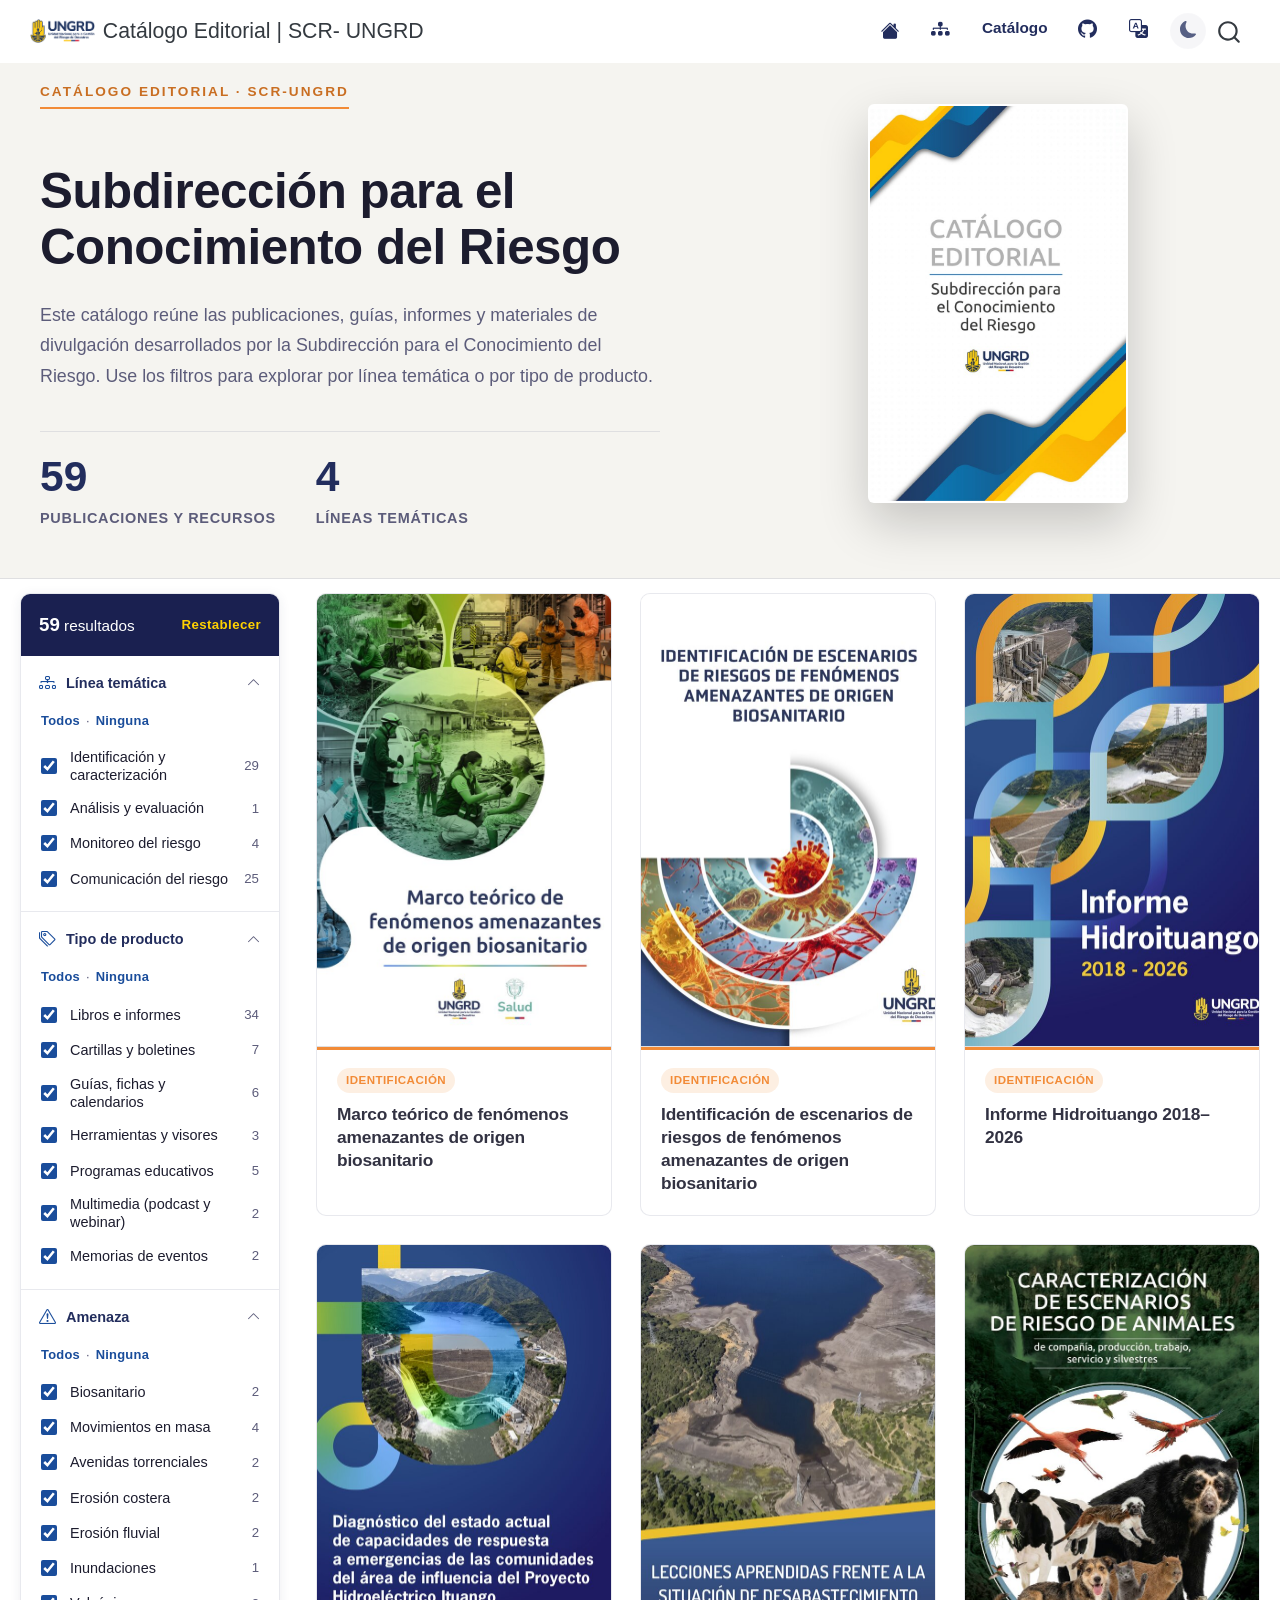
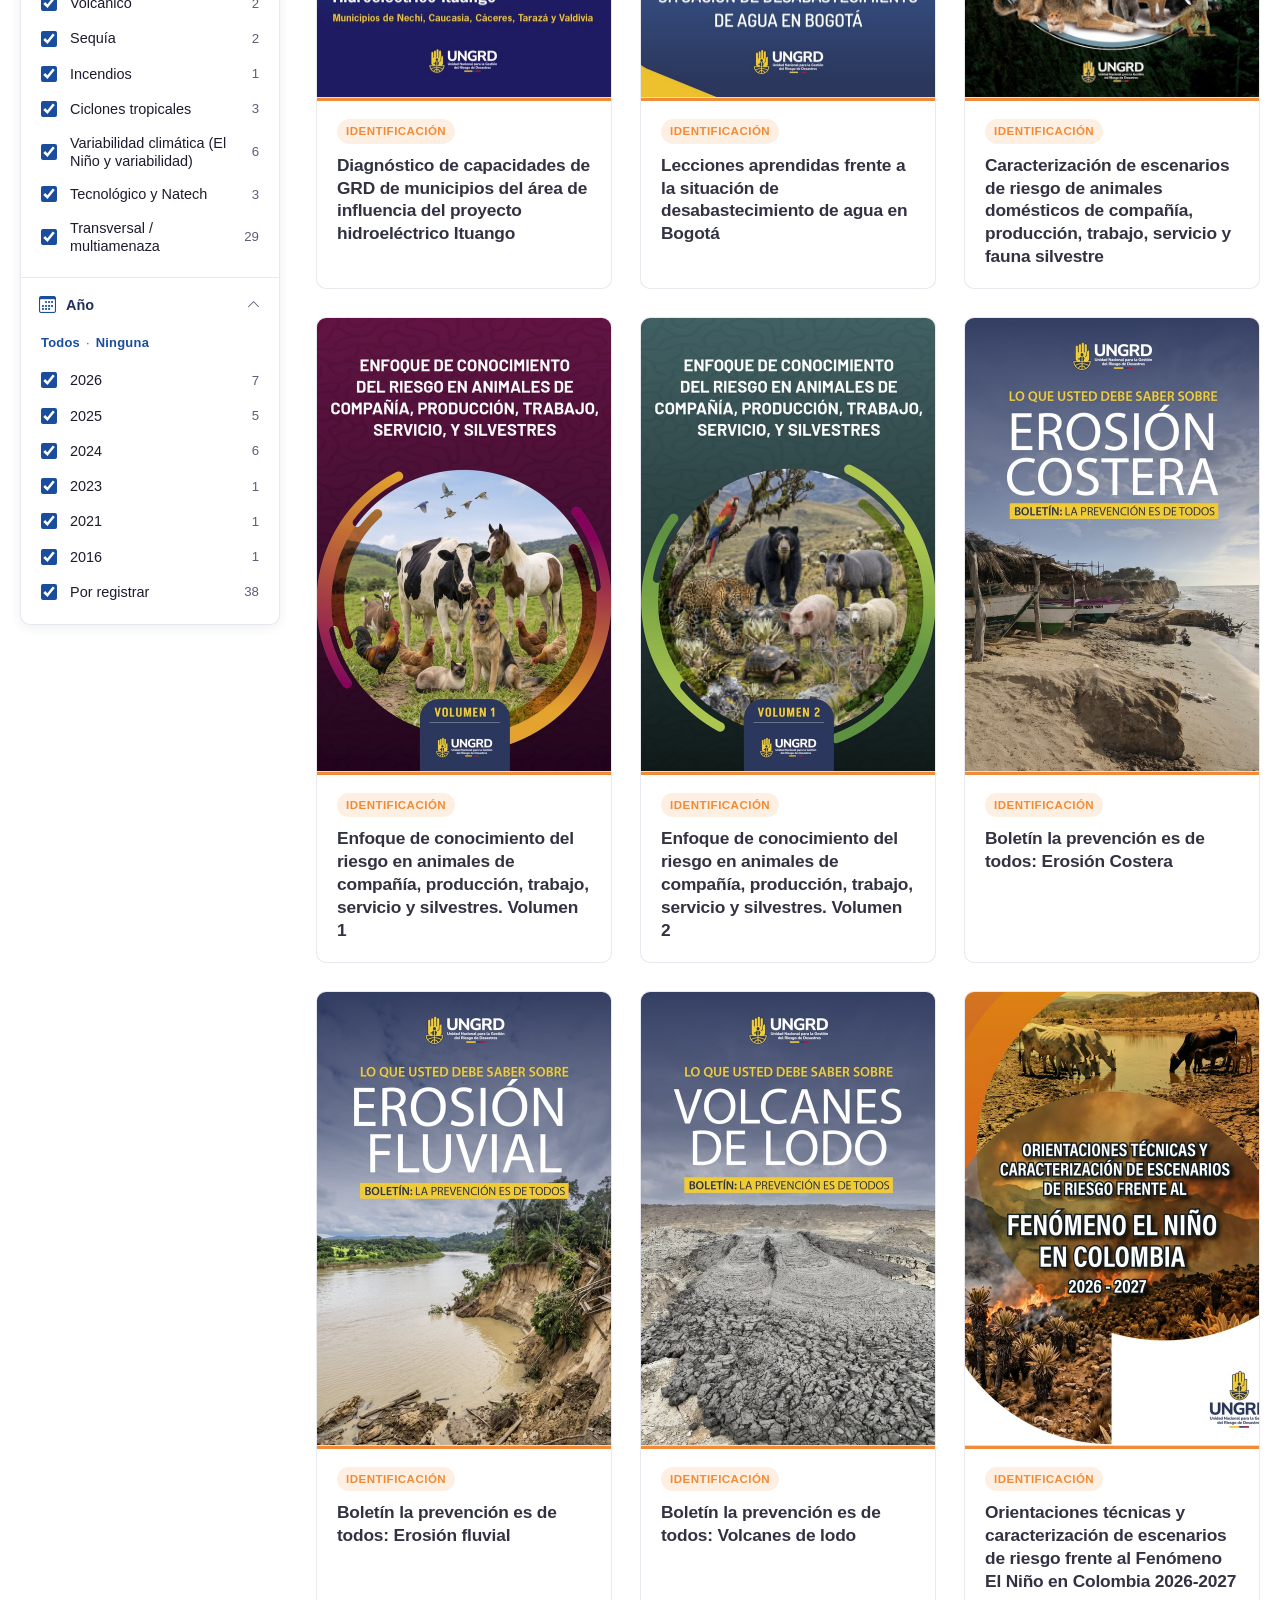
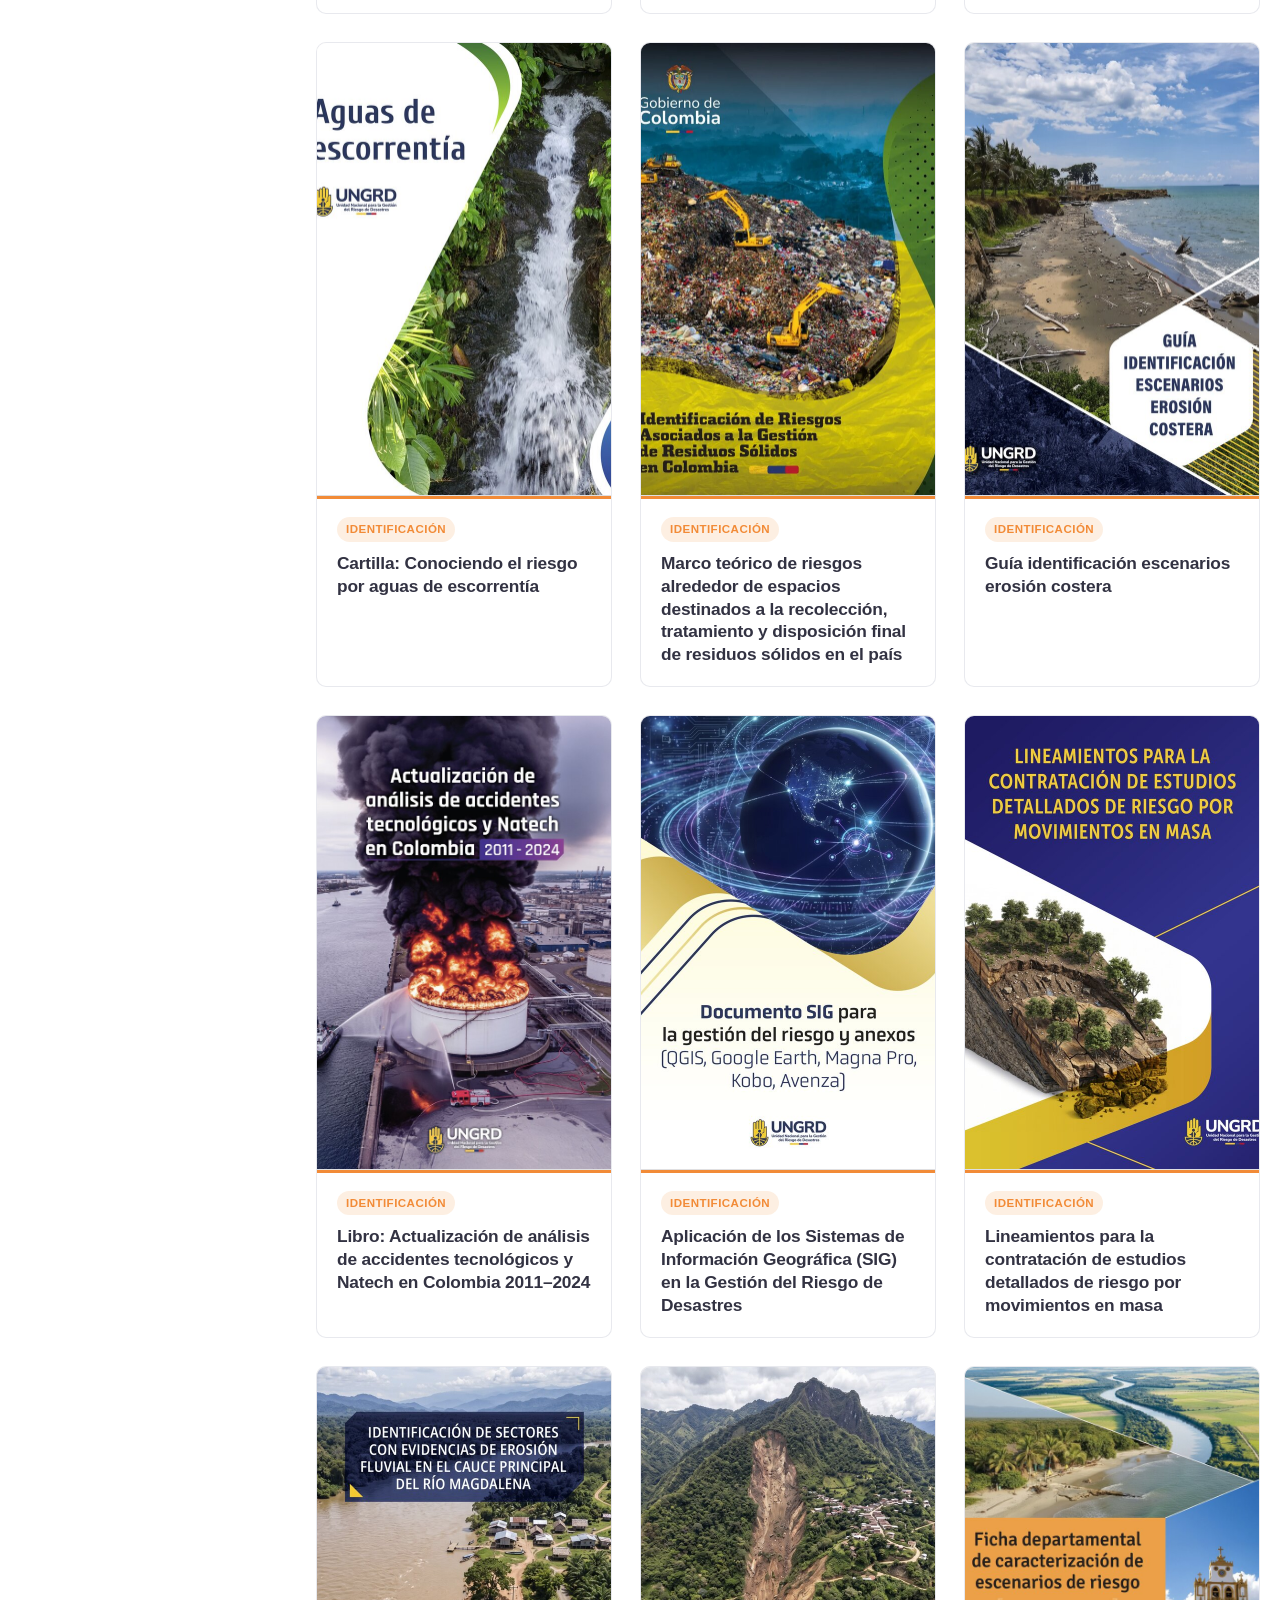
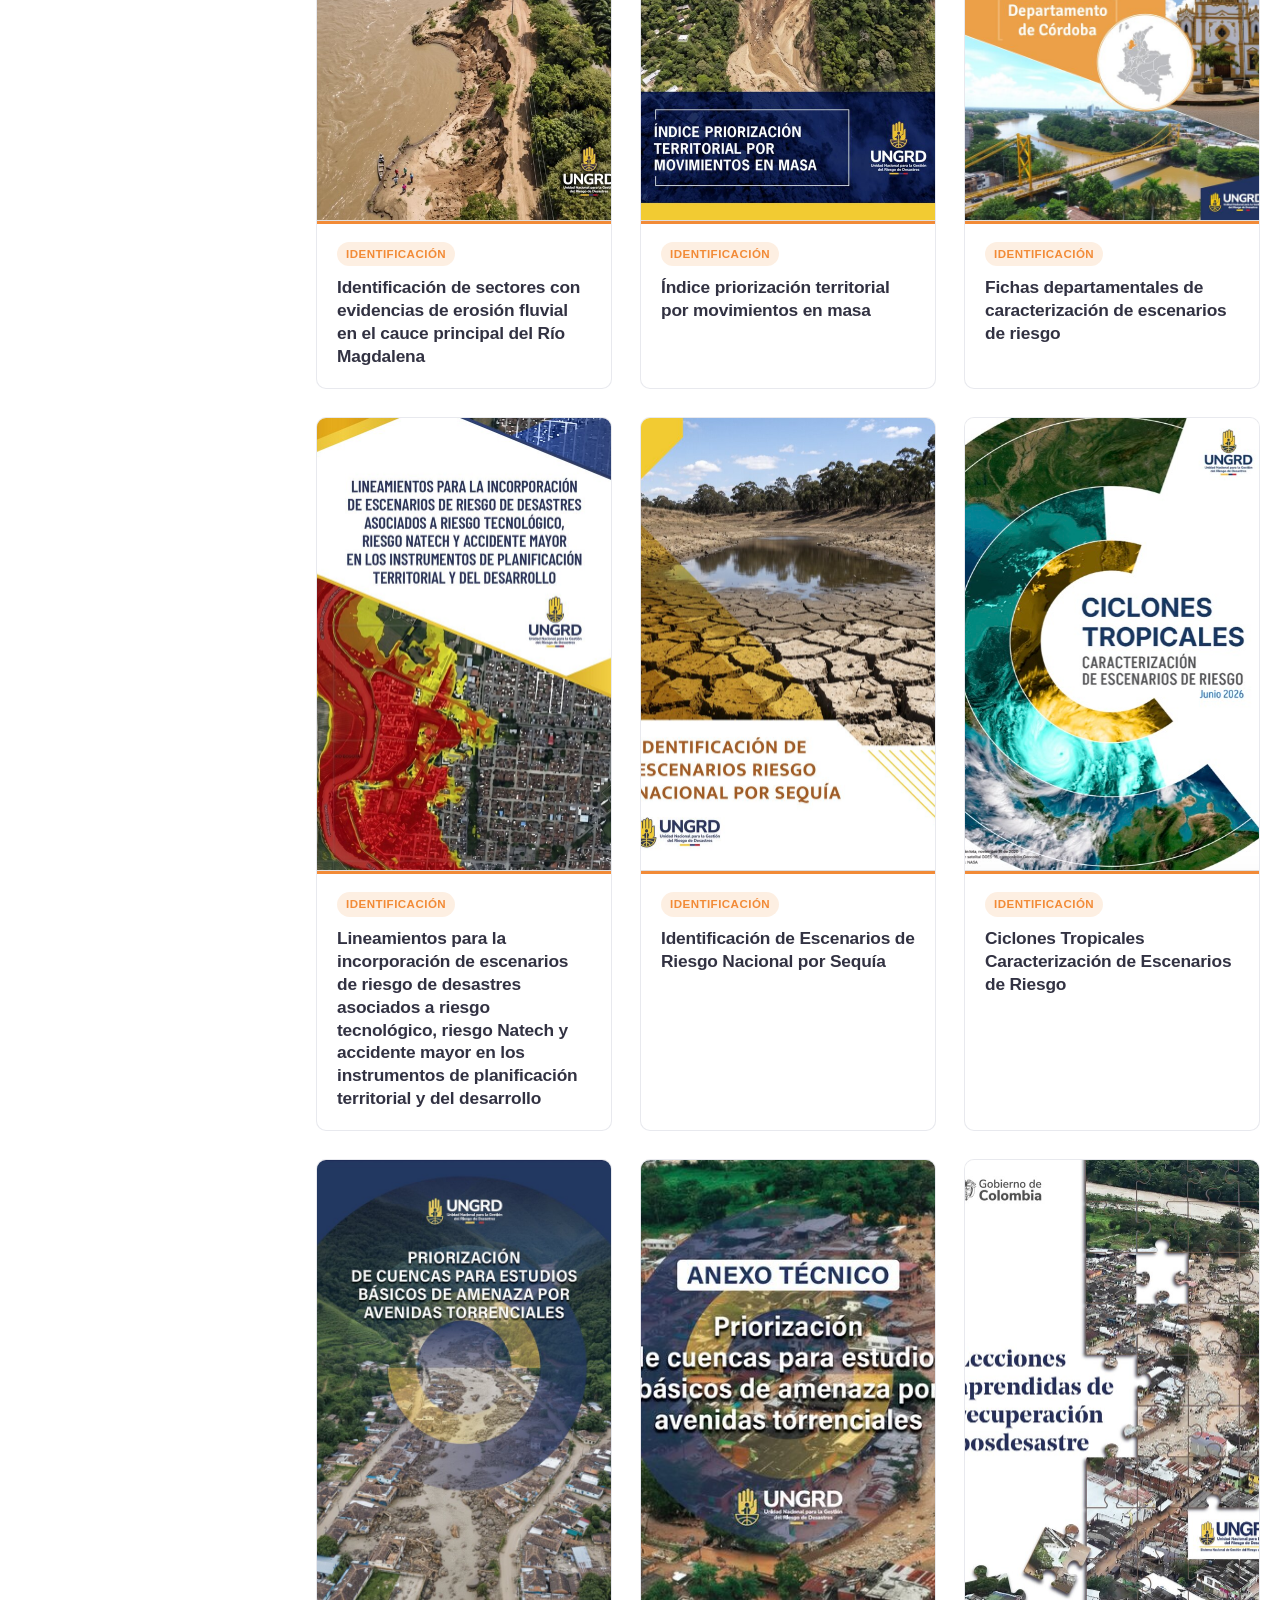
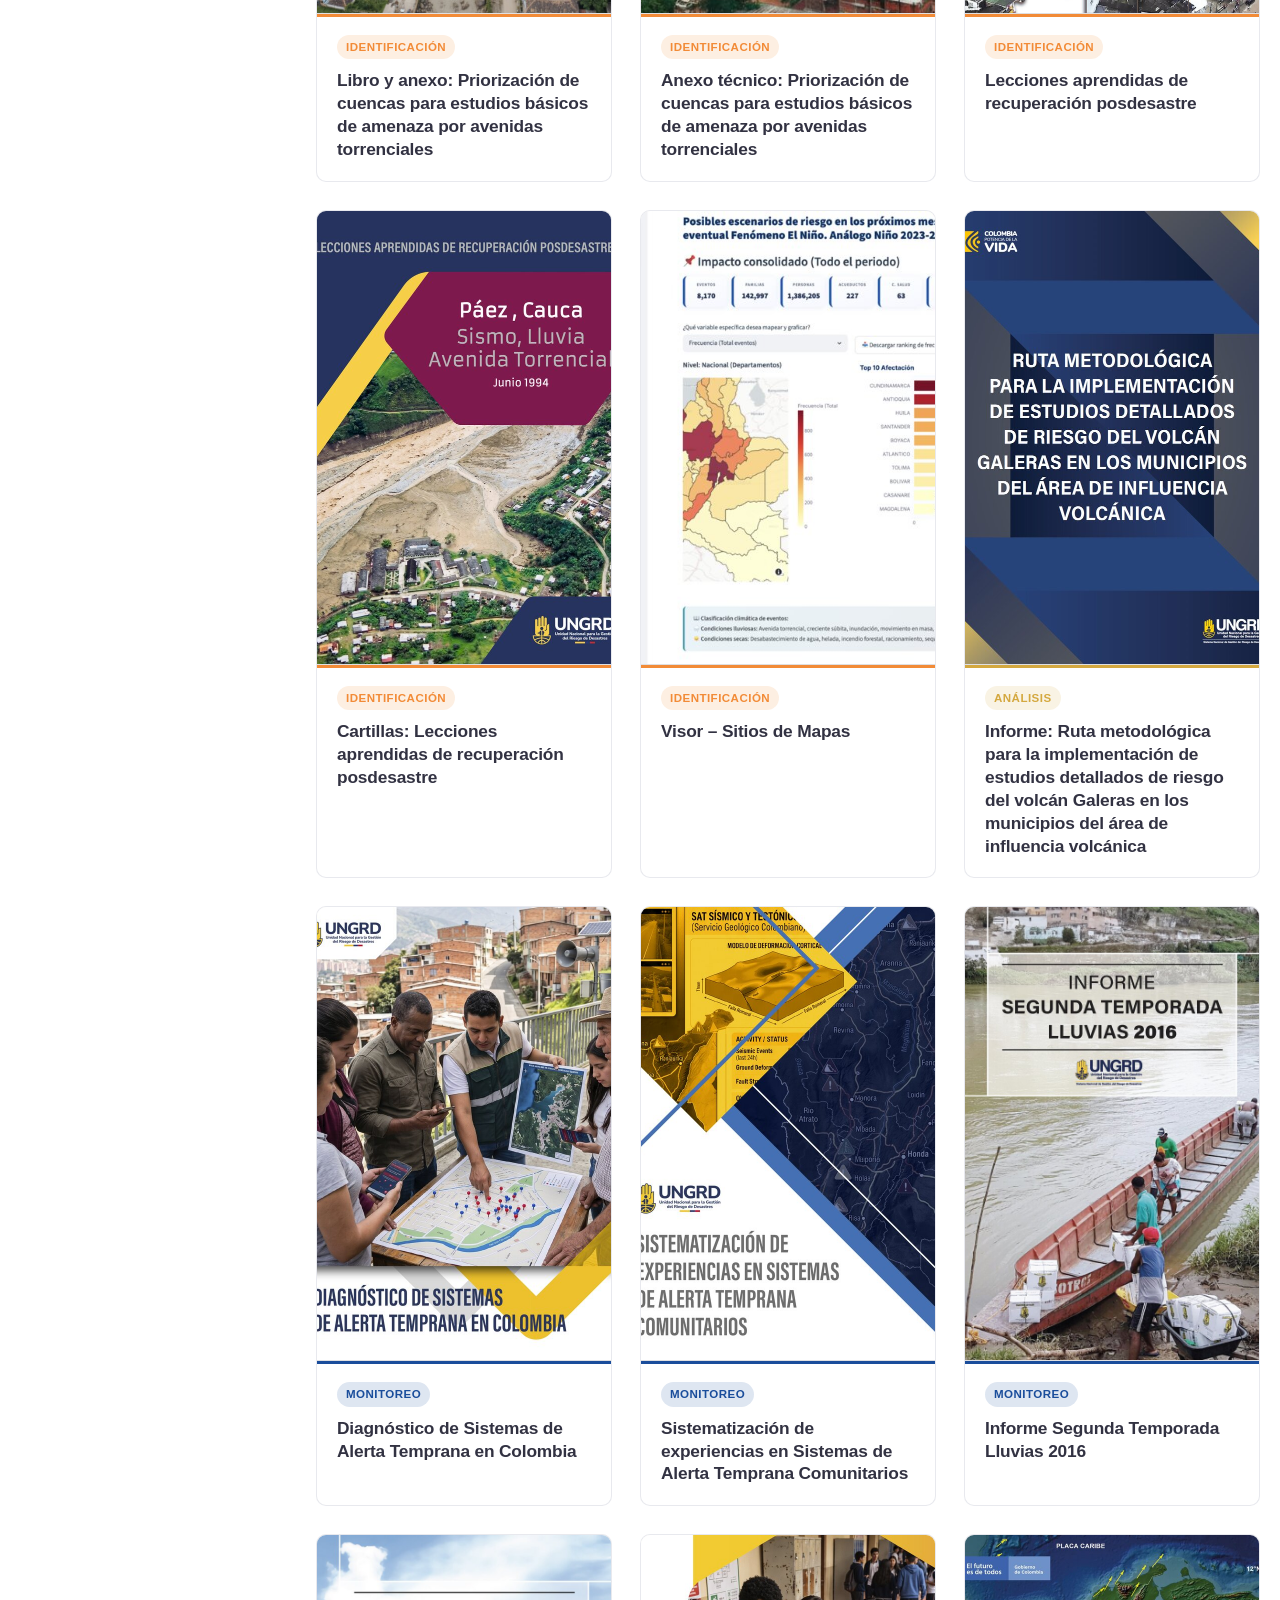
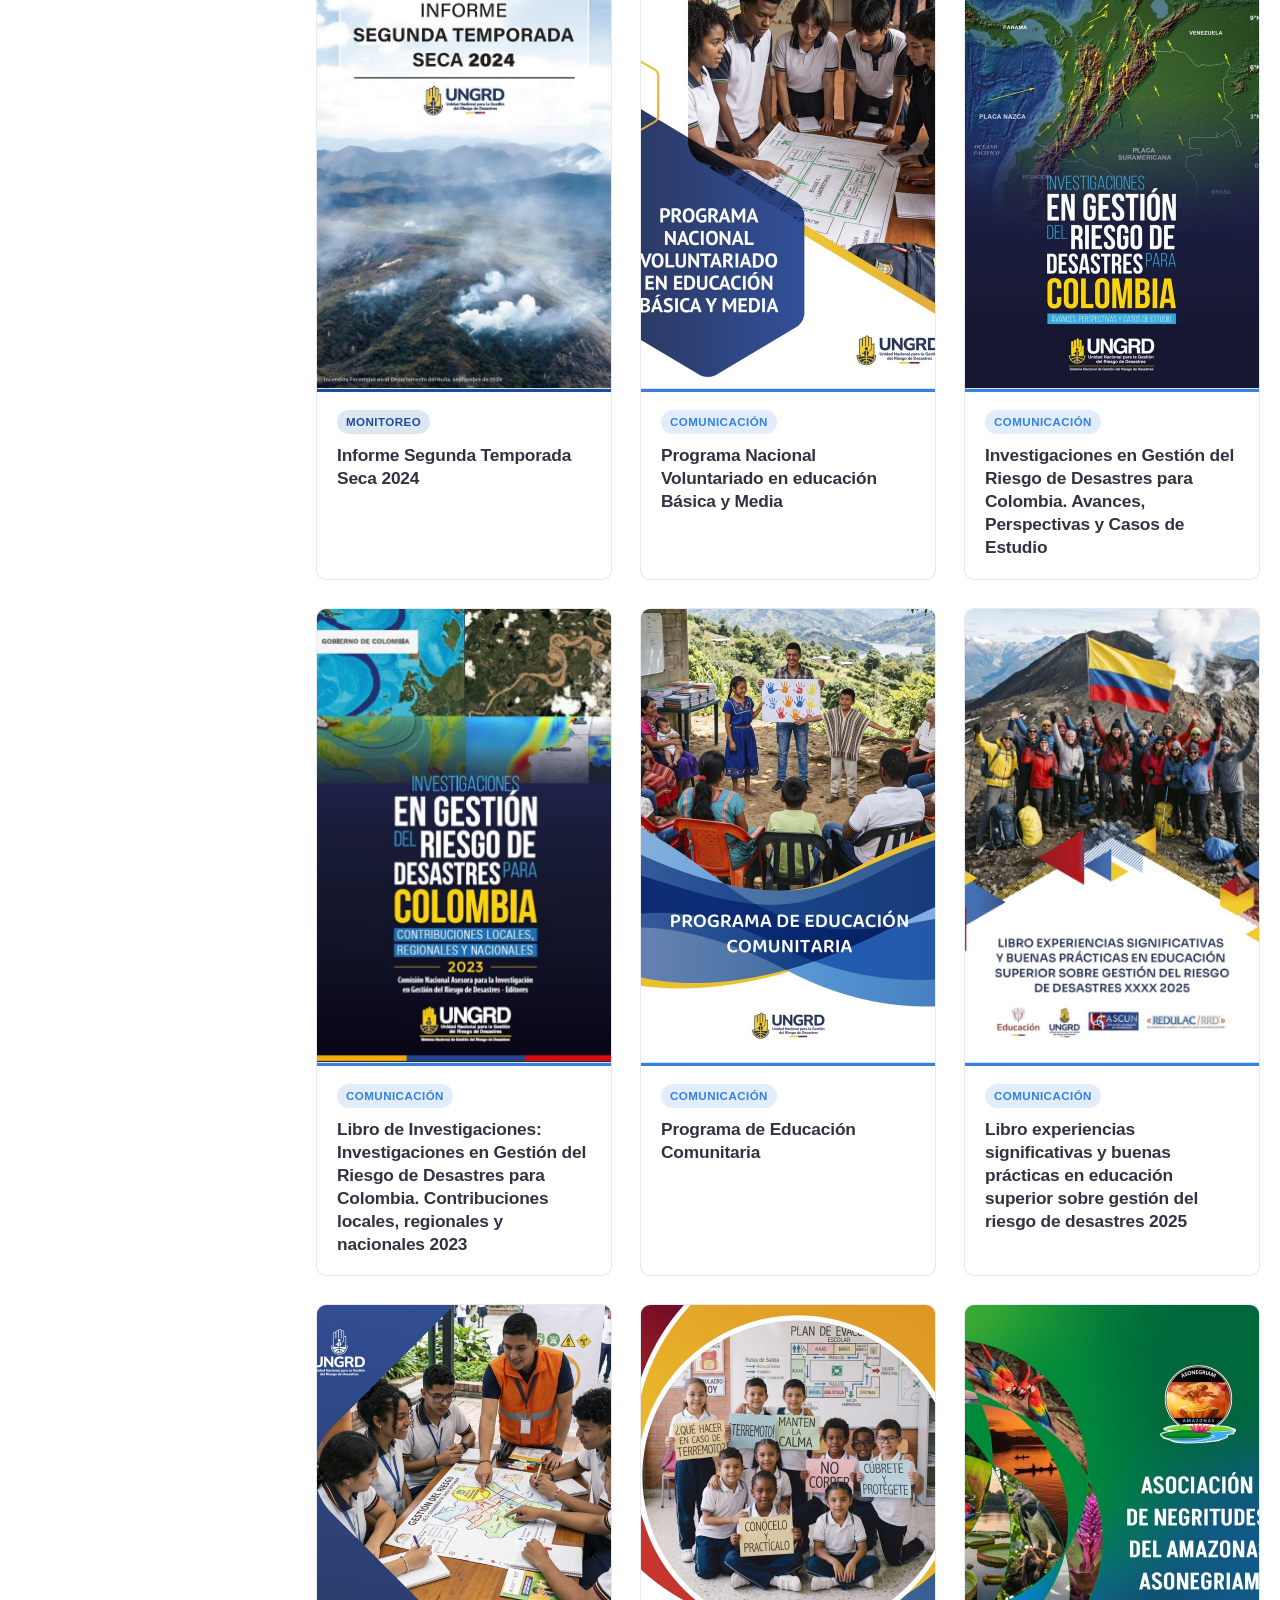
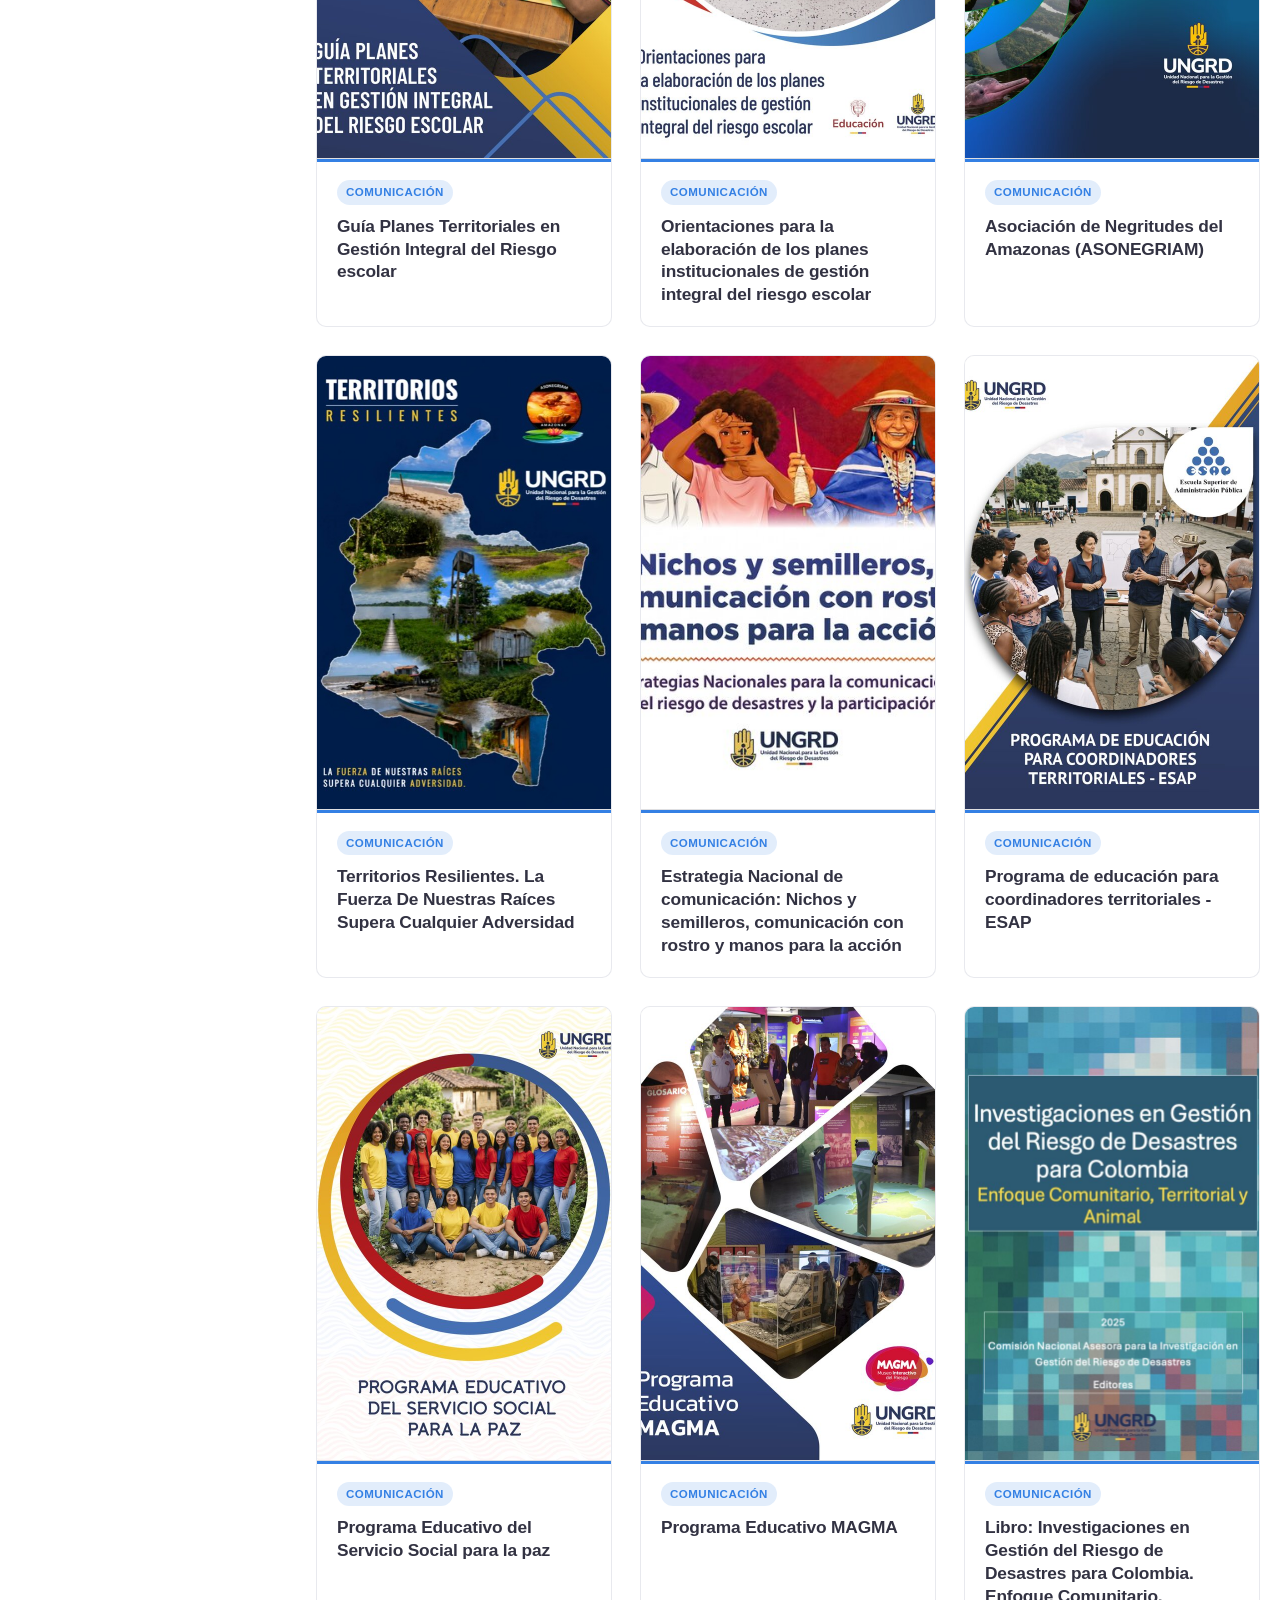
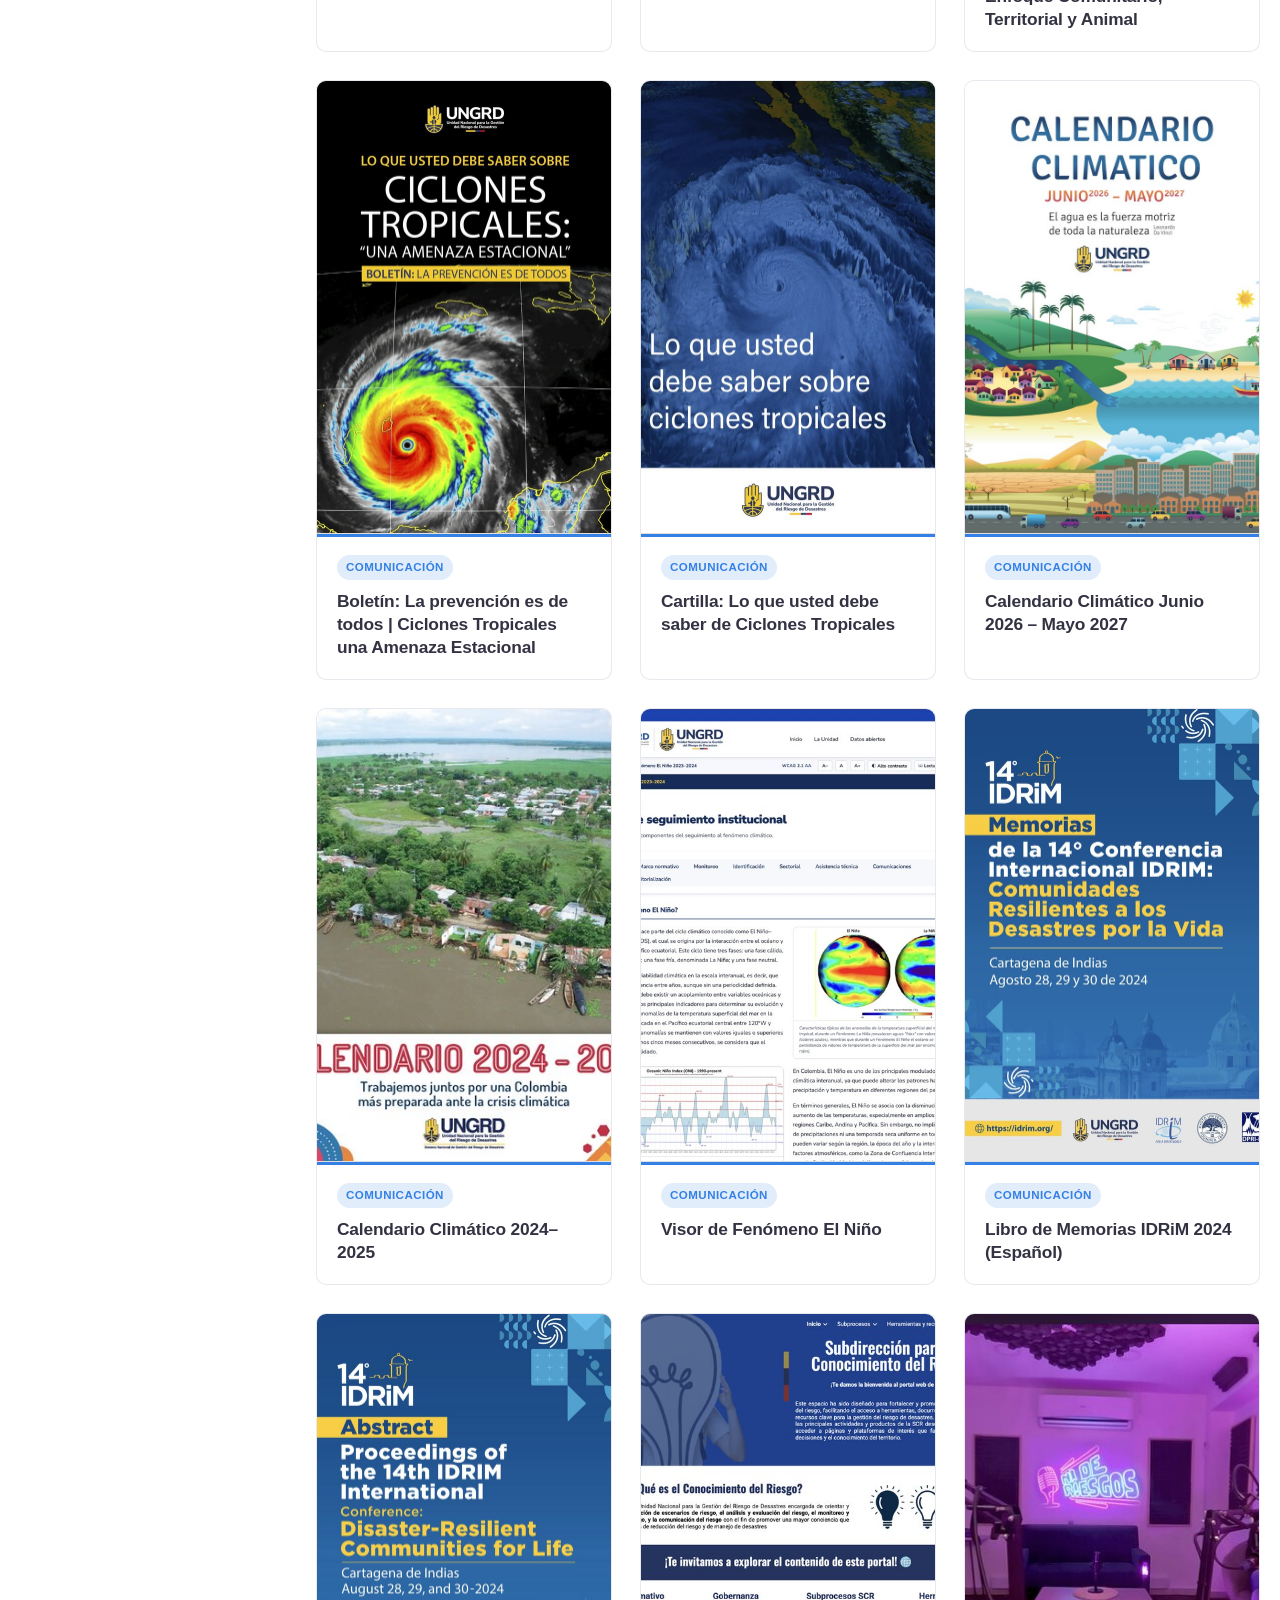
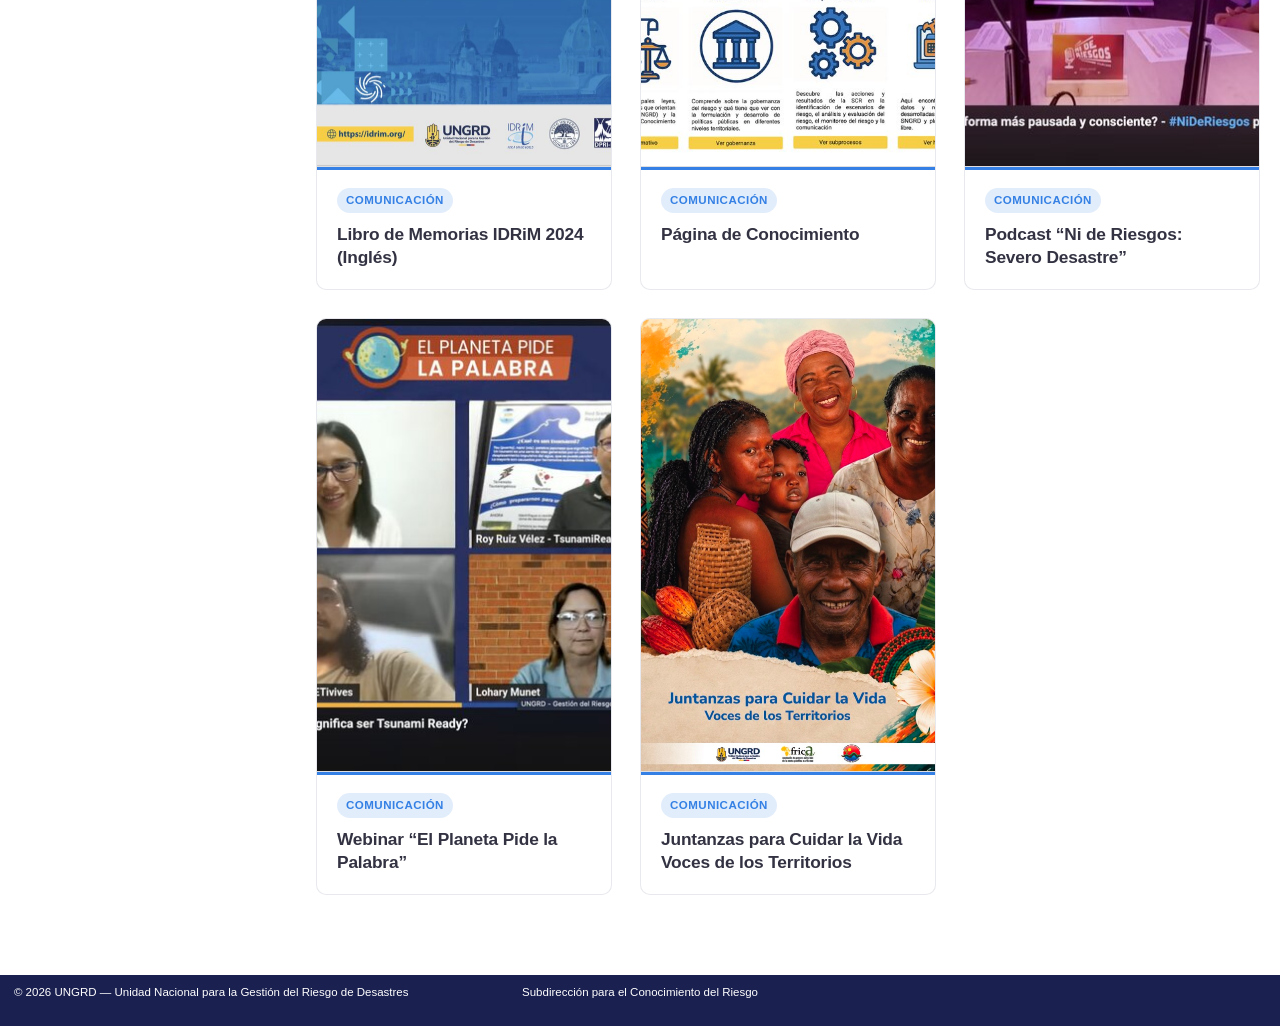
==== index.html @ 5fc7e671 "Built site for gh-pages" ====
<!DOCTYPE html>
<html xmlns="http://www.w3.org/1999/xhtml" lang="en" xml:lang="en"><head>

<meta charset="utf-8">
<meta name="generator" content="quarto-1.10.18">

<meta name="viewport" content="width=device-width, initial-scale=1.0, user-scalable=yes">


<title>Catálogo Editorial · SCR UNGRD – Catálogo Editorial | SCR- UNGRD</title>
<style>
/* Default styles provided by pandoc.
** See https://pandoc.org/MANUAL.html#variables-for-html for config info.
*/
span.smallcaps{font-variant: small-caps;}
div.columns{display: flex; gap: 1.5em;}
div.column{flex: auto;}
@media screen {
div.columns{gap: min(4vw, 1.5em);}
div.column{overflow-x: auto;}
}
div.hanging-indent{margin-left: 1.5em; text-indent: -1.5em;}
ul.task-list{list-style: none;}
ul.task-list li input[type="checkbox"] {
  width: 0.8em;
  margin: 0 0.8em 0.2em -1em; /* quarto-specific, see https://github.com/quarto-dev/quarto-cli/issues/4556 */ 
  vertical-align: middle;
}
</style>


<script src="site_libs/quarto-nav/quarto-nav.js"></script>
<script src="site_libs/clipboard/clipboard.min.js"></script>
<script src="site_libs/quarto-search/autocomplete.umd.js"></script>
<script src="site_libs/quarto-search/fuse.min.js"></script>
<script src="site_libs/quarto-search/quarto-search.js"></script>
<meta name="quarto:offset" content="./">
<link href="./images/favicon.png" rel="icon" type="image/png">
<script src="site_libs/quarto-html/quarto.js" type="module"></script>
<script src="site_libs/quarto-html/tabsets/tabsets.js" type="module"></script>
<script src="site_libs/quarto-html/popper.min.js"></script>
<script src="site_libs/quarto-html/tippy.umd.min.js"></script>
<link href="site_libs/quarto-html/tippy.css" rel="stylesheet">
<link href="site_libs/quarto-html/quarto-syntax-highlighting-64a204ab8560d761af7679ceaba22944.css" rel="stylesheet" class="quarto-color-scheme" id="quarto-text-highlighting-styles">
<link href="site_libs/quarto-html/quarto-syntax-highlighting-dark-b85bc7c33db8c58e0ec93c3465666fed.css" rel="stylesheet" class="quarto-color-scheme quarto-color-alternate" id="quarto-text-highlighting-styles">
<link href="site_libs/quarto-html/quarto-syntax-highlighting-64a204ab8560d761af7679ceaba22944.css" rel="stylesheet" class="quarto-color-scheme-extra" id="quarto-text-highlighting-styles">
<script src="site_libs/bootstrap/bootstrap.min.js"></script>
<link href="site_libs/bootstrap/bootstrap-icons.css" rel="stylesheet">
<link href="site_libs/bootstrap/bootstrap-42a3266fdbb43ebf86daa328b47b5552.min.css" rel="stylesheet" append-hash="true" class="quarto-color-scheme" id="quarto-bootstrap" data-mode="light">
<link href="site_libs/bootstrap/bootstrap-dark-b878aa920753598d6e32b40b299dd98d.min.css" rel="stylesheet" append-hash="true" class="quarto-color-scheme quarto-color-alternate" id="quarto-bootstrap" data-mode="dark">
<link href="site_libs/bootstrap/bootstrap-42a3266fdbb43ebf86daa328b47b5552.min.css" rel="stylesheet" append-hash="true" class="quarto-color-scheme-extra" id="quarto-bootstrap" data-mode="light">
<script id="quarto-search-options" type="application/json">{
  "location": "navbar",
  "copy-button": false,
  "collapse-after": 3,
  "panel-placement": "end",
  "type": "overlay",
  "limit": 50,
  "keyboard-shortcut": [
    "f",
    "/",
    "s"
  ],
  "show-item-context": false,
  "language": {
    "search-no-results-text": "No results",
    "search-matching-documents-text": "matching documents",
    "search-copy-link-title": "Copy link to search",
    "search-hide-matches-text": "Hide additional matches",
    "search-more-match-text": "more match in this document",
    "search-more-matches-text": "more matches in this document",
    "search-clear-button-title": "Clear",
    "search-text-placeholder": "",
    "search-detached-cancel-button-title": "Cancel",
    "search-submit-button-title": "Submit",
    "search-label": "Search"
  }
}</script>
<style>html{ scroll-behavior: smooth; }</style>


<meta property="og:title" content="Catálogo Editorial · Subdirección para el Conocimiento del Riesgo">
<meta property="og:description" content="Catálogo de publicaciones, guías, informes y materiales de divulgación elaborados por la Subdirección para el Conocimiento del Riesgo, UNGRD.">
<meta property="og:image" content="https://scr-ungrd.github.io/catalogo-publicaciones/images/cover-catalogo.jpg">
<meta property="og:site_name" content="Catálogo Editorial | SCR- UNGRD">
<meta property="og:image:alt" content="Catálogo Editorial UNGRD">
</head>

<body class="nav-fixed fullcontent quarto-light"><script id="quarto-html-before-body" type="application/javascript">
    const toggleBodyColorMode = (bsSheetEl) => {
      const mode = bsSheetEl.getAttribute("data-mode");
      const bodyEl = window.document.querySelector("body");
      if (mode === "dark") {
        bodyEl.classList.add("quarto-dark");
        bodyEl.classList.remove("quarto-light");
      } else {
        bodyEl.classList.add("quarto-light");
        bodyEl.classList.remove("quarto-dark");
      }
    }
    const toggleBodyColorPrimary = () => {
      const bsSheetEl = window.document.querySelector("link#quarto-bootstrap:not([rel=disabled-stylesheet])");
      if (bsSheetEl) {
        toggleBodyColorMode(bsSheetEl);
      }
    }
    const setColorSchemeToggle = (alternate) => {
      const toggles = window.document.querySelectorAll('.quarto-color-scheme-toggle');
      for (let i=0; i < toggles.length; i++) {
        const toggle = toggles[i];
        if (toggle) {
          if (alternate) {
            toggle.classList.add("alternate");
          } else {
            toggle.classList.remove("alternate");
          }
        }
      }
    };
    const toggleColorMode = (alternate) => {
      // Switch the stylesheets
      const primaryStylesheets = window.document.querySelectorAll('link.quarto-color-scheme:not(.quarto-color-alternate)');
      const alternateStylesheets = window.document.querySelectorAll('link.quarto-color-scheme.quarto-color-alternate');
      manageTransitions('#quarto-margin-sidebar .nav-link', false);
      if (alternate) {
        // note: dark is layered on light, we don't disable primary!
        enableStylesheet(alternateStylesheets);
        for (const sheetNode of alternateStylesheets) {
          if (sheetNode.id === "quarto-bootstrap") {
            toggleBodyColorMode(sheetNode);
          }
        }
      } else {
        disableStylesheet(alternateStylesheets);
        enableStylesheet(primaryStylesheets)
        toggleBodyColorPrimary();
      }
      manageTransitions('#quarto-margin-sidebar .nav-link', true);
      // Switch the toggles
      setColorSchemeToggle(alternate)
      // Hack to workaround the fact that safari doesn't
      // properly recolor the scrollbar when toggling (#1455)
      if (navigator.userAgent.indexOf('Safari') > 0 && navigator.userAgent.indexOf('Chrome') == -1) {
        manageTransitions("body", false);
        window.scrollTo(0, 1);
        setTimeout(() => {
          window.scrollTo(0, 0);
          manageTransitions("body", true);
        }, 40);
      }
    }
    const disableStylesheet = (stylesheets) => {
      for (let i=0; i < stylesheets.length; i++) {
        const stylesheet = stylesheets[i];
        stylesheet.rel = 'disabled-stylesheet';
      }
    }
    const enableStylesheet = (stylesheets) => {
      for (let i=0; i < stylesheets.length; i++) {
        const stylesheet = stylesheets[i];
        if(stylesheet.rel !== 'stylesheet') { // for Chrome, which will still FOUC without this check
          stylesheet.rel = 'stylesheet';
        }
      }
    }
    const manageTransitions = (selector, allowTransitions) => {
      const els = window.document.querySelectorAll(selector);
      for (let i=0; i < els.length; i++) {
        const el = els[i];
        if (allowTransitions) {
          el.classList.remove('notransition');
        } else {
          el.classList.add('notransition');
        }
      }
    }
    const isFileUrl = () => {
      return window.location.protocol === 'file:';
    }
    const hasAlternateSentinel = () => {
      let styleSentinel = getColorSchemeSentinel();
      if (styleSentinel !== null) {
        return styleSentinel === "alternate";
      } else {
        return false;
      }
    }
    const setStyleSentinel = (alternate) => {
      const value = alternate ? "alternate" : "default";
      if (!isFileUrl()) {
        window.localStorage.setItem("quarto-color-scheme", value);
      } else {
        localAlternateSentinel = value;
      }
    }
    const getColorSchemeSentinel = () => {
      if (!isFileUrl()) {
        const storageValue = window.localStorage.getItem("quarto-color-scheme");
        return storageValue != null ? storageValue : localAlternateSentinel;
      } else {
        return localAlternateSentinel;
      }
    }
    const toggleGiscusIfUsed = (isAlternate, darkModeDefault) => {
      const baseTheme = document.querySelector('#giscus-base-theme')?.value ?? 'light';
      const alternateTheme = document.querySelector('#giscus-alt-theme')?.value ?? 'dark';
      let newTheme = '';
      if(authorPrefersDark) {
        newTheme = isAlternate ? baseTheme : alternateTheme;
      } else {
        newTheme = isAlternate ? alternateTheme : baseTheme;
      }
      const changeGiscusTheme = () => {
        // From: https://github.com/giscus/giscus/issues/336
        const sendMessage = (message) => {
          const iframe = document.querySelector('iframe.giscus-frame');
          if (!iframe) return;
          iframe.contentWindow.postMessage({ giscus: message }, 'https://giscus.app');
        }
        sendMessage({
          setConfig: {
            theme: newTheme
          }
        });
      }
      const isGiscussLoaded = window.document.querySelector('iframe.giscus-frame') !== null;
      if (isGiscussLoaded) {
        changeGiscusTheme();
      }
    };
    const authorPrefersDark = false;
    const darkModeDefault = authorPrefersDark;
      document.querySelector('link#quarto-text-highlighting-styles.quarto-color-scheme-extra').rel = 'disabled-stylesheet';
      document.querySelector('link#quarto-bootstrap.quarto-color-scheme-extra').rel = 'disabled-stylesheet';
    let localAlternateSentinel = darkModeDefault ? 'alternate' : 'default';
    // Dark / light mode switch
    window.quartoToggleColorScheme = () => {
      // Read the current dark / light value
      let toAlternate = !hasAlternateSentinel();
      toggleColorMode(toAlternate);
      setStyleSentinel(toAlternate);
      toggleGiscusIfUsed(toAlternate, darkModeDefault);
      window.dispatchEvent(new Event('resize'));
    };
    // Switch to dark mode if need be
    if (hasAlternateSentinel()) {
      toggleColorMode(true);
    } else {
      toggleColorMode(false);
    }
  </script>

<div id="quarto-search-results"></div>
  <header id="quarto-header" class="headroom fixed-top">
    <nav class="navbar navbar-expand-lg " data-bs-theme="dark">
      <div class="navbar-container container-fluid">
      <div class="navbar-brand-container mx-auto">
    <a href="./index.html" class="navbar-brand navbar-brand-logo">
    <img src="./images/logo-ungrd.png" alt="Logo UNGRD" class="navbar-logo light-content">
    <img src="./images/logo-ungrd.png" alt="Logo UNGRD" class="navbar-logo dark-content">
    </a>
    <a class="navbar-brand" href="./index.html">
    <span class="navbar-title">Catálogo Editorial | SCR- UNGRD</span>
    </a>
  </div>
            <div id="quarto-search" class="" title="Search"></div>
          <button class="navbar-toggler" type="button" data-bs-toggle="collapse" data-bs-target="#navbarCollapse" aria-controls="navbarCollapse" role="menu" aria-expanded="false" aria-label="Toggle navigation" onclick="if (window.quartoToggleHeadroom) { window.quartoToggleHeadroom(); }">
  <span class="navbar-toggler-icon"></span>
</button>
          <div class="collapse navbar-collapse" id="navbarCollapse">
            <ul class="navbar-nav navbar-nav-scroll ms-auto">
  <li class="nav-item compact">
    <a class="nav-link" href="https://scr-ungrd.github.io/catalogo-publicaciones" rel="noopener noreferrer" target="_blank"> <i class="bi bi-house-fill" role="img" aria-label="Catálogo Editorial SCR — inicio">
</i> 
<span class="menu-text"></span></a>
  </li>  
  <li class="nav-item compact">
    <a class="nav-link" href="https://scr-ungrd.github.io/hub/" rel="noopener noreferrer" target="_blank"> <i class="bi bi-diagram-3-fill" role="img" aria-label="HUB SCR — portal de proyectos">
</i> 
<span class="menu-text"></span></a>
  </li>  
  <li class="nav-item">
    <a class="nav-link" href="./#catalogo"> 
<span class="menu-text">Catálogo</span></a>
  </li>  
  <li class="nav-item compact">
    <a class="nav-link" href="https://github.com/scr-ungrd/catalogo-publicaciones" rel="noopener noreferrer" target="_blank"> <i class="bi bi-github" role="img" aria-label="Repositorio en GitHub">
</i> 
<span class="menu-text"></span></a>
  </li>  
  <li class="nav-item compact">
    <a class="nav-link" href="https://translate.google.com/translate?sl=es&amp;tl=en&amp;u=https://scr-ungrd.github.io/catalogo-publicaciones/" rel="noopener noreferrer" target="_blank"> <i class="bi bi-translate" role="img" aria-label="Translate to English">
</i> 
<span class="menu-text"></span></a>
  </li>  
</ul>
          </div> <!-- /navcollapse -->
            <div class="quarto-navbar-tools">
  <a href="" class="quarto-color-scheme-toggle quarto-navigation-tool  px-1" onclick="window.quartoToggleColorScheme(); return false;" title="Toggle dark mode"><i class="bi"></i></a>
</div>
      </div> <!-- /container-fluid -->
    </nav>
</header>
<!-- content -->
<div id="quarto-content" class="quarto-container page-layout-custom page-navbar">
<!-- sidebar -->
<!-- margin-sidebar -->
<!-- main -->


<header id="title-block-header" class="quarto-title-block default">
<div class="quarto-title">
<h1 class="title">Catálogo Editorial · SCR UNGRD</h1>
</div>



<div class="quarto-title-meta">

    
  
    
  </div>
  


</header>


<style>#title-block-header { display: none !important; }</style>

<!-- ══════════════════════════════════════════════════════
     HERO SECTION
     ══════════════════════════════════════════════════════ -->
<section class="nature-hero-section">
  <div class="nature-hero-container">
    <div class="nature-hero-content">
      <div class="nature-hero-badge">Catálogo Editorial · SCR-UNGRD</div>
      <h1 class="nature-hero-title">Subdirección para el Conocimiento del Riesgo</h1>
      <p class="nature-hero-description">
        Este catálogo reúne las publicaciones,
        guías, informes y materiales de divulgación desarrollados por la Subdirección
        para el Conocimiento del Riesgo. Use los filtros para explorar por línea
        temática o por tipo de producto.
      </p>
      <div class="nature-hero-stats">
        <div class="stat-item">
          <span class="stat-num">59</span>
          <span class="stat-label">Publicaciones y recursos</span>
        </div>
        <div class="stat-item">
          <span class="stat-num">4</span>
          <span class="stat-label">Líneas temáticas</span>
        </div>
      </div>
    </div>

    <div class="nature-hero-visual">
      <img src="images/cover-catalogo.jpg" alt="Catálogo Editorial UNGRD" class="cover-catalogo-item">
    </div>
  </div>
</section>

<!-- ══════════════════════════════════════════════════════
     CATÁLOGO — SIDEBAR DE FILTROS + GRILLA
     ══════════════════════════════════════════════════════ -->
<section id="catalogo" class="catalog-section">
  <div class="catalog-layout">

    <div class="catalog-sidebar-slot" id="catalog-sidebar-slot">
    <div class="catalog-sidebar" id="catalog-sidebar" role="complementary" aria-label="Filtros del catálogo">
      <div class="sidebar-results-bar">
        <span><strong id="results-count">59</strong> resultados</span>
        <button type="button" id="reset-filters" class="reset-filters-btn">Restablecer</button>
      </div>

      <div class="facet-group" data-facet-group="linea">
        <button type="button" class="facet-header" aria-expanded="true">
          <i class="bi bi-diagram-3 facet-icon"></i>
          <span class="facet-title">Línea temática</span>
          <i class="bi bi-chevron-up facet-chevron"></i>
        </button>
        <div class="facet-options">
        <div class="facet-select-actions">
          <button type="button" class="facet-select-btn" data-select="all">Todos</button>
          <span class="facet-select-sep">·</span>
          <button type="button" class="facet-select-btn" data-select="none">Ninguna</button>
        </div>
        <label class="facet-option">
          <input type="checkbox" data-group="linea" value="identificacion" checked="">
          <span class="facet-option-label">Identificación y caracterización</span>
          <span class="facet-count" data-count-for="linea:identificacion">29</span>
        </label>
        <label class="facet-option">
          <input type="checkbox" data-group="linea" value="analisis" checked="">
          <span class="facet-option-label">Análisis y evaluación</span>
          <span class="facet-count" data-count-for="linea:analisis">1</span>
        </label>
        <label class="facet-option">
          <input type="checkbox" data-group="linea" value="monitoreo" checked="">
          <span class="facet-option-label">Monitoreo del riesgo</span>
          <span class="facet-count" data-count-for="linea:monitoreo">4</span>
        </label>
        <label class="facet-option">
          <input type="checkbox" data-group="linea" value="comunicacion" checked="">
          <span class="facet-option-label">Comunicación del riesgo</span>
          <span class="facet-count" data-count-for="linea:comunicacion">25</span>
        </label>
        </div>
      </div>

      <div class="facet-group" data-facet-group="tipo">
        <button type="button" class="facet-header" aria-expanded="true">
          <i class="bi bi-tags facet-icon"></i>
          <span class="facet-title">Tipo de producto</span>
          <i class="bi bi-chevron-up facet-chevron"></i>
        </button>
        <div class="facet-options">
        <div class="facet-select-actions">
          <button type="button" class="facet-select-btn" data-select="all">Todos</button>
          <span class="facet-select-sep">·</span>
          <button type="button" class="facet-select-btn" data-select="none">Ninguna</button>
        </div>
        <label class="facet-option">
          <input type="checkbox" data-group="tipo" value="informes" checked="">
          <span class="facet-option-label">Libros e informes</span>
          <span class="facet-count" data-count-for="tipo:informes">34</span>
        </label>
        <label class="facet-option">
          <input type="checkbox" data-group="tipo" value="cartillas" checked="">
          <span class="facet-option-label">Cartillas y boletines</span>
          <span class="facet-count" data-count-for="tipo:cartillas">7</span>
        </label>
        <label class="facet-option">
          <input type="checkbox" data-group="tipo" value="guias" checked="">
          <span class="facet-option-label">Guías, fichas y calendarios</span>
          <span class="facet-count" data-count-for="tipo:guias">6</span>
        </label>
        <label class="facet-option">
          <input type="checkbox" data-group="tipo" value="herramientas" checked="">
          <span class="facet-option-label">Herramientas y visores</span>
          <span class="facet-count" data-count-for="tipo:herramientas">3</span>
        </label>
        <label class="facet-option">
          <input type="checkbox" data-group="tipo" value="educativos" checked="">
          <span class="facet-option-label">Programas educativos</span>
          <span class="facet-count" data-count-for="tipo:educativos">5</span>
        </label>
        <label class="facet-option">
          <input type="checkbox" data-group="tipo" value="multimedia" checked="">
          <span class="facet-option-label">Multimedia (podcast y webinar)</span>
          <span class="facet-count" data-count-for="tipo:multimedia">2</span>
        </label>
        <label class="facet-option">
          <input type="checkbox" data-group="tipo" value="memorias" checked="">
          <span class="facet-option-label">Memorias de eventos</span>
          <span class="facet-count" data-count-for="tipo:memorias">2</span>
        </label>
        </div>
      </div>

      <div class="facet-group" data-facet-group="amenaza">
        <button type="button" class="facet-header" aria-expanded="true">
          <i class="bi bi-exclamation-triangle facet-icon"></i>
          <span class="facet-title">Amenaza</span>
          <i class="bi bi-chevron-up facet-chevron"></i>
        </button>
        <div class="facet-options">
        <div class="facet-select-actions">
          <button type="button" class="facet-select-btn" data-select="all">Todos</button>
          <span class="facet-select-sep">·</span>
          <button type="button" class="facet-select-btn" data-select="none">Ninguna</button>
        </div>
        <label class="facet-option">
          <input type="checkbox" data-group="amenaza" value="biosanitario" checked="">
          <span class="facet-option-label">Biosanitario</span>
          <span class="facet-count" data-count-for="amenaza:biosanitario">2</span>
        </label>
        <label class="facet-option">
          <input type="checkbox" data-group="amenaza" value="movimientos-masa" checked="">
          <span class="facet-option-label">Movimientos en masa</span>
          <span class="facet-count" data-count-for="amenaza:movimientos-masa">4</span>
        </label>
        <label class="facet-option">
          <input type="checkbox" data-group="amenaza" value="avenidas-torrenciales" checked="">
          <span class="facet-option-label">Avenidas torrenciales</span>
          <span class="facet-count" data-count-for="amenaza:avenidas-torrenciales">2</span>
        </label>
        <label class="facet-option">
          <input type="checkbox" data-group="amenaza" value="erosion-costera" checked="">
          <span class="facet-option-label">Erosión costera</span>
          <span class="facet-count" data-count-for="amenaza:erosion-costera">2</span>
        </label>
        <label class="facet-option">
          <input type="checkbox" data-group="amenaza" value="erosion-fluvial" checked="">
          <span class="facet-option-label">Erosión fluvial</span>
          <span class="facet-count" data-count-for="amenaza:erosion-fluvial">2</span>
        </label>
        <label class="facet-option">
          <input type="checkbox" data-group="amenaza" value="inundaciones" checked="">
          <span class="facet-option-label">Inundaciones</span>
          <span class="facet-count" data-count-for="amenaza:inundaciones">1</span>
        </label>
        <label class="facet-option">
          <input type="checkbox" data-group="amenaza" value="volcanico" checked="">
          <span class="facet-option-label">Volcánico</span>
          <span class="facet-count" data-count-for="amenaza:volcanico">2</span>
        </label>
        <label class="facet-option">
          <input type="checkbox" data-group="amenaza" value="sequia" checked="">
          <span class="facet-option-label">Sequía</span>
          <span class="facet-count" data-count-for="amenaza:sequia">2</span>
        </label>
        <label class="facet-option">
          <input type="checkbox" data-group="amenaza" value="incendios" checked="">
          <span class="facet-option-label">Incendios</span>
          <span class="facet-count" data-count-for="amenaza:incendios">1</span>
        </label>
        <label class="facet-option">
          <input type="checkbox" data-group="amenaza" value="ciclones-tropicales" checked="">
          <span class="facet-option-label">Ciclones tropicales</span>
          <span class="facet-count" data-count-for="amenaza:ciclones-tropicales">3</span>
        </label>
        <label class="facet-option">
          <input type="checkbox" data-group="amenaza" value="climatico" checked="">
          <span class="facet-option-label">Variabilidad climática (El Niño y variabilidad)</span>
          <span class="facet-count" data-count-for="amenaza:climatico">6</span>
        </label>
        <label class="facet-option">
          <input type="checkbox" data-group="amenaza" value="tecnologico-natech" checked="">
          <span class="facet-option-label">Tecnológico y Natech</span>
          <span class="facet-count" data-count-for="amenaza:tecnologico-natech">3</span>
        </label>
        <label class="facet-option">
          <input type="checkbox" data-group="amenaza" value="transversal" checked="">
          <span class="facet-option-label">Transversal / multiamenaza</span>
          <span class="facet-count" data-count-for="amenaza:transversal">29</span>
        </label>
        </div>
      </div>

      <div class="facet-group" data-facet-group="anio">
        <button type="button" class="facet-header" aria-expanded="true">
          <i class="bi bi-calendar3 facet-icon"></i>
          <span class="facet-title">Año</span>
          <i class="bi bi-chevron-up facet-chevron"></i>
        </button>
        <div class="facet-options">
        <div class="facet-select-actions">
          <button type="button" class="facet-select-btn" data-select="all">Todos</button>
          <span class="facet-select-sep">·</span>
          <button type="button" class="facet-select-btn" data-select="none">Ninguna</button>
        </div>
        <label class="facet-option">
          <input type="checkbox" data-group="anio" value="2026" checked="">
          <span class="facet-option-label">2026</span>
          <span class="facet-count" data-count-for="anio:2026">7</span>
        </label>
        <label class="facet-option">
          <input type="checkbox" data-group="anio" value="2025" checked="">
          <span class="facet-option-label">2025</span>
          <span class="facet-count" data-count-for="anio:2025">5</span>
        </label>
        <label class="facet-option">
          <input type="checkbox" data-group="anio" value="2024" checked="">
          <span class="facet-option-label">2024</span>
          <span class="facet-count" data-count-for="anio:2024">6</span>
        </label>
        <label class="facet-option">
          <input type="checkbox" data-group="anio" value="2023" checked="">
          <span class="facet-option-label">2023</span>
          <span class="facet-count" data-count-for="anio:2023">1</span>
        </label>
        <label class="facet-option">
          <input type="checkbox" data-group="anio" value="2021" checked="">
          <span class="facet-option-label">2021</span>
          <span class="facet-count" data-count-for="anio:2021">1</span>
        </label>
        <label class="facet-option">
          <input type="checkbox" data-group="anio" value="2016" checked="">
          <span class="facet-option-label">2016</span>
          <span class="facet-count" data-count-for="anio:2016">1</span>
        </label>
        <label class="facet-option">
          <input type="checkbox" data-group="anio" value="sin-fecha" checked="">
          <span class="facet-option-label">Por registrar</span>
          <span class="facet-count" data-count-for="anio:sin-fecha">38</span>
        </label>
        </div>
      </div>
    </div>
    </div>

    <div class="catalog-main">
      <div class="catalog-grid" id="catalog-grid">
      <div class="chapter-card topic-1" data-linea="identificacion" data-tipo="informes" data-amenaza="biosanitario" data-anio="sin-fecha">
        <div class="chapter-card-image"><img src="images/cards/biosanitario-marco-teorico.jpg" alt="Marco teórico de fenómenos amenazantes de origen biosanitario"></div>
        <div class="chapter-card-content">
          <span class="chapter-linea-tag">Identificación</span>
          <h4 class="chapter-title">Marco teórico de fenómenos amenazantes de origen biosanitario</h4>
        </div>
      </div>

      <div class="chapter-card topic-1" data-linea="identificacion" data-tipo="informes" data-amenaza="biosanitario" data-anio="sin-fecha">
        <div class="chapter-card-image"><img src="images/cards/biosanitario-escenarios.jpg" alt="Identificación de escenarios de riesgos de fenómenos amenazantes de origen biosanitario"></div>
        <div class="chapter-card-content">
          <span class="chapter-linea-tag">Identificación</span>
          <h4 class="chapter-title">Identificación de escenarios de riesgos de fenómenos amenazantes de origen biosanitario</h4>
        </div>
      </div>

      <div class="chapter-card topic-1" data-linea="identificacion" data-tipo="informes" data-amenaza="movimientos-masa" data-anio="2026">
        <div class="chapter-card-image"><img src="images/cards/hidroituango-informe.jpg" alt="Informe Hidroituango 2018–2026"></div>
        <div class="chapter-card-content">
          <span class="chapter-linea-tag">Identificación</span>
          <h4 class="chapter-title">Informe Hidroituango 2018–2026</h4>
        </div>
      </div>

      <div class="chapter-card topic-1" data-linea="identificacion" data-tipo="informes" data-amenaza="movimientos-masa" data-anio="sin-fecha">
        <div class="chapter-card-image"><img src="images/cards/hidroituango-capacidades.jpg" alt="Diagnóstico de capacidades de GRD de municipios del área de influencia del proyecto hidroeléctrico Ituango"></div>
        <div class="chapter-card-content">
          <span class="chapter-linea-tag">Identificación</span>
          <h4 class="chapter-title">Diagnóstico de capacidades de GRD de municipios del área de influencia del proyecto hidroeléctrico Ituango</h4>
        </div>
      </div>

      <div class="chapter-card topic-1" data-linea="identificacion" data-tipo="informes" data-amenaza="sequia" data-anio="sin-fecha">
        <div class="chapter-card-image"><img src="images/cards/sequia-desabastecimiento-bogota.jpg" alt="Lecciones aprendidas frente a la situación de desabastecimiento de agua en Bogotá"></div>
        <div class="chapter-card-content">
          <span class="chapter-linea-tag">Identificación</span>
          <h4 class="chapter-title">Lecciones aprendidas frente a la situación de desabastecimiento de agua en Bogotá</h4>
        </div>
      </div>

      <a class="chapter-card topic-1" data-linea="identificacion" data-tipo="informes" data-amenaza="transversal" data-anio="2026" href="http://hdl.handle.net/20.500.11762/41663" target="_blank" rel="noopener noreferrer">
        <div class="chapter-card-image"><img src="images/cards/animales-caracterizacion.jpg" alt="Caracterización de escenarios de riesgo de animales domésticos de compañía, producción, trabajo, servicio y fauna silvestre"></div>
        <div class="chapter-card-content">
          <span class="chapter-linea-tag">Identificación</span>
          <h4 class="chapter-title">Caracterización de escenarios de riesgo de animales domésticos de compañía, producción, trabajo, servicio y fauna silvestre</h4>
        </div>
      </a>

      <div class="chapter-card topic-1" data-linea="identificacion" data-tipo="informes" data-amenaza="transversal" data-anio="sin-fecha">
        <div class="chapter-card-image"><img src="images/cards/animales-vol1.jpg" alt="Enfoque de conocimiento del riesgo en animales de compañía, producción, trabajo, servicio y silvestres. Volumen 1"></div>
        <div class="chapter-card-content">
          <span class="chapter-linea-tag">Identificación</span>
          <h4 class="chapter-title">Enfoque de conocimiento del riesgo en animales de compañía, producción, trabajo, servicio y silvestres. Volumen 1</h4>
        </div>
      </div>

      <div class="chapter-card topic-1" data-linea="identificacion" data-tipo="informes" data-amenaza="transversal" data-anio="sin-fecha">
        <div class="chapter-card-image"><img src="images/cards/animales-vol2.jpg" alt="Enfoque de conocimiento del riesgo en animales de compañía, producción, trabajo, servicio y silvestres. Volumen 2"></div>
        <div class="chapter-card-content">
          <span class="chapter-linea-tag">Identificación</span>
          <h4 class="chapter-title">Enfoque de conocimiento del riesgo en animales de compañía, producción, trabajo, servicio y silvestres. Volumen 2</h4>
        </div>
      </div>

      <div class="chapter-card topic-1" data-linea="identificacion" data-tipo="cartillas" data-amenaza="erosion-costera" data-anio="sin-fecha">
        <div class="chapter-card-image"><img src="images/cards/erosion-costera-boletin.jpg" alt="Boletín la prevención es de todos: Erosión Costera"></div>
        <div class="chapter-card-content">
          <span class="chapter-linea-tag">Identificación</span>
          <h4 class="chapter-title">Boletín la prevención es de todos: Erosión Costera</h4>
        </div>
      </div>

      <div class="chapter-card topic-1" data-linea="identificacion" data-tipo="cartillas" data-amenaza="erosion-fluvial" data-anio="sin-fecha">
        <div class="chapter-card-image"><img src="images/cards/erosion-fluvial-boletin.jpg" alt="Boletín la prevención es de todos: Erosión fluvial"></div>
        <div class="chapter-card-content">
          <span class="chapter-linea-tag">Identificación</span>
          <h4 class="chapter-title">Boletín la prevención es de todos: Erosión fluvial</h4>
        </div>
      </div>

      <div class="chapter-card topic-1" data-linea="identificacion" data-tipo="cartillas" data-amenaza="volcanico" data-anio="sin-fecha">
        <div class="chapter-card-image"><img src="images/cards/volcan-lodo-boletin.jpg" alt="Boletín la prevención es de todos: Volcanes de lodo"></div>
        <div class="chapter-card-content">
          <span class="chapter-linea-tag">Identificación</span>
          <h4 class="chapter-title">Boletín la prevención es de todos: Volcanes de lodo</h4>
        </div>
      </div>

      <div class="chapter-card topic-1" data-linea="identificacion" data-tipo="informes" data-amenaza="climatico" data-anio="2026">
        <div class="chapter-card-image"><img src="images/cards/fenomeno-nino-orientaciones.jpg" alt="Orientaciones técnicas y caracterización de escenarios de riesgo frente al Fenómeno El Niño en Colombia 2026-2027"></div>
        <div class="chapter-card-content">
          <span class="chapter-linea-tag">Identificación</span>
          <h4 class="chapter-title">Orientaciones técnicas y caracterización de escenarios de riesgo frente al Fenómeno El Niño en Colombia 2026-2027</h4>
        </div>
      </div>

      <a class="chapter-card topic-1" data-linea="identificacion" data-tipo="cartillas" data-amenaza="inundaciones" data-anio="sin-fecha" href="https://scr-ungrd.github.io/conociendo-el-riesgo-aguas-escorrentia/" target="_blank" rel="noopener noreferrer">
        <div class="chapter-card-image"><img src="images/cards/escorrentia-cartilla.jpg" alt="Cartilla: Conociendo el riesgo por aguas de escorrentía"></div>
        <div class="chapter-card-content">
          <span class="chapter-linea-tag">Identificación</span>
          <h4 class="chapter-title">Cartilla: Conociendo el riesgo por aguas de escorrentía</h4>
        </div>
      </a>

      <div class="chapter-card topic-1" data-linea="identificacion" data-tipo="informes" data-amenaza="tecnologico-natech" data-anio="sin-fecha">
        <div class="chapter-card-image"><img src="images/cards/residuos-solidos-marco-teorico.jpg" alt="Marco teórico de riesgos alrededor de espacios destinados a la recolección, tratamiento y disposición final de residuos sólidos en el país"></div>
        <div class="chapter-card-content">
          <span class="chapter-linea-tag">Identificación</span>
          <h4 class="chapter-title">Marco teórico de riesgos alrededor de espacios destinados a la recolección, tratamiento y disposición final de residuos sólidos en el país</h4>
        </div>
      </div>

      <div class="chapter-card topic-1" data-linea="identificacion" data-tipo="guias" data-amenaza="erosion-costera" data-anio="sin-fecha">
        <div class="chapter-card-image"><img src="images/cards/erosion-costera-guia.jpg" alt="Guía identificación escenarios erosión costera"></div>
        <div class="chapter-card-content">
          <span class="chapter-linea-tag">Identificación</span>
          <h4 class="chapter-title">Guía identificación escenarios erosión costera</h4>
        </div>
      </div>

      <a class="chapter-card topic-1" data-linea="identificacion" data-tipo="informes" data-amenaza="tecnologico-natech" data-anio="2025" href="http://hdl.handle.net/20.500.11762/41601" target="_blank" rel="noopener noreferrer">
        <div class="chapter-card-image"><img src="images/cards/natech-accidentes-tecnologicos.jpg" alt="Libro: Actualización de análisis de accidentes tecnológicos y Natech en Colombia 2011–2024"></div>
        <div class="chapter-card-content">
          <span class="chapter-linea-tag">Identificación</span>
          <h4 class="chapter-title">Libro: Actualización de análisis de accidentes tecnológicos y Natech en Colombia 2011–2024</h4>
        </div>
      </a>

      <div class="chapter-card topic-1" data-linea="identificacion" data-tipo="informes" data-amenaza="transversal" data-anio="sin-fecha">
        <div class="chapter-card-image"><img src="images/cards/sig-gestion-riesgo.jpg" alt="Aplicación de los Sistemas de Información Geográfica (SIG) en la Gestión del Riesgo de Desastres"></div>
        <div class="chapter-card-content">
          <span class="chapter-linea-tag">Identificación</span>
          <h4 class="chapter-title">Aplicación de los Sistemas de Información Geográfica (SIG) en la Gestión del Riesgo de Desastres</h4>
        </div>
      </div>

      <div class="chapter-card topic-1" data-linea="identificacion" data-tipo="informes" data-amenaza="movimientos-masa" data-anio="sin-fecha">
        <div class="chapter-card-image"><img src="images/cards/movimientos-masa-lineamientos-contratacion.jpg" alt="Lineamientos para la contratación de estudios detallados de riesgo por movimientos en masa"></div>
        <div class="chapter-card-content">
          <span class="chapter-linea-tag">Identificación</span>
          <h4 class="chapter-title">Lineamientos para la contratación de estudios detallados de riesgo por movimientos en masa</h4>
        </div>
      </div>

      <div class="chapter-card topic-1" data-linea="identificacion" data-tipo="informes" data-amenaza="erosion-fluvial" data-anio="sin-fecha">
        <div class="chapter-card-image"><img src="images/cards/erosion-fluvial-magdalena.jpg" alt="Identificación de sectores con evidencias de erosión fluvial en el cauce principal del Río Magdalena"></div>
        <div class="chapter-card-content">
          <span class="chapter-linea-tag">Identificación</span>
          <h4 class="chapter-title">Identificación de sectores con evidencias de erosión fluvial en el cauce principal del Río Magdalena</h4>
        </div>
      </div>

      <div class="chapter-card topic-1" data-linea="identificacion" data-tipo="informes" data-amenaza="movimientos-masa" data-anio="sin-fecha">
        <div class="chapter-card-image"><img src="images/cards/movimientos-masa-priorizacion.jpg" alt="Índice priorización territorial por movimientos en masa"></div>
        <div class="chapter-card-content">
          <span class="chapter-linea-tag">Identificación</span>
          <h4 class="chapter-title">Índice priorización territorial por movimientos en masa</h4>
        </div>
      </div>

      <a class="chapter-card topic-1" data-linea="identificacion" data-tipo="guias" data-amenaza="transversal" data-anio="sin-fecha" href="https://scr-ungrd.github.io/fichas-departamentales-escenarios-riesgo/" target="_blank" rel="noopener noreferrer">
        <div class="chapter-card-image"><img src="images/cards/fichas-departamentales.jpg" alt="Fichas departamentales de caracterización de escenarios de riesgo"></div>
        <div class="chapter-card-content">
          <span class="chapter-linea-tag">Identificación</span>
          <h4 class="chapter-title">Fichas departamentales de caracterización de escenarios de riesgo</h4>
        </div>
      </a>

      <div class="chapter-card topic-1" data-linea="identificacion" data-tipo="informes" data-amenaza="tecnologico-natech" data-anio="sin-fecha">
        <div class="chapter-card-image"><img src="images/cards/natech-lineamientos-incorporacion.jpg" alt="Lineamientos para la incorporación de escenarios de riesgo de desastres asociados a riesgo tecnológico, riesgo Natech y accidente mayor en los instrumentos de planificación territorial y del desarrollo"></div>
        <div class="chapter-card-content">
          <span class="chapter-linea-tag">Identificación</span>
          <h4 class="chapter-title">Lineamientos para la incorporación de escenarios de riesgo de desastres asociados a riesgo tecnológico, riesgo Natech y accidente mayor en los instrumentos de planificación territorial y del desarrollo</h4>
        </div>
      </div>

      <div class="chapter-card topic-1" data-linea="identificacion" data-tipo="informes" data-amenaza="sequia" data-anio="sin-fecha">
        <div class="chapter-card-image"><img src="images/cards/sequia-escenarios-nacional.jpg" alt="Identificación de Escenarios de Riesgo Nacional por Sequía"></div>
        <div class="chapter-card-content">
          <span class="chapter-linea-tag">Identificación</span>
          <h4 class="chapter-title">Identificación de Escenarios de Riesgo Nacional por Sequía</h4>
        </div>
      </div>

      <a class="chapter-card topic-1" data-linea="identificacion" data-tipo="informes" data-amenaza="ciclones-tropicales" data-anio="2026" href="https://drive.google.com/file/d/1nEdx8o-jgoLq5ycDIS7oJ5sqoLijOEGj/view?usp=sharing" target="_blank" rel="noopener noreferrer">
        <div class="chapter-card-image"><img src="images/cards/ciclones-tropicales-2026.jpg" alt="Ciclones Tropicales Caracterización de Escenarios de Riesgo"></div>
        <div class="chapter-card-content">
          <span class="chapter-linea-tag">Identificación</span>
          <h4 class="chapter-title">Ciclones Tropicales Caracterización de Escenarios de Riesgo</h4>
        </div>
      </a>

      <a class="chapter-card topic-1" data-linea="identificacion" data-tipo="informes" data-amenaza="avenidas-torrenciales" data-anio="2025" href="http://hdl.handle.net/20.500.11762/41660" target="_blank" rel="noopener noreferrer">
        <div class="chapter-card-image"><img src="images/cards/avenidas-torrenciales-libro.jpg" alt="Libro y anexo: Priorización de cuencas para estudios básicos de amenaza por avenidas torrenciales"></div>
        <div class="chapter-card-content">
          <span class="chapter-linea-tag">Identificación</span>
          <h4 class="chapter-title">Libro y anexo: Priorización de cuencas para estudios básicos de amenaza por avenidas torrenciales</h4>
        </div>
      </a>

      <a class="chapter-card topic-1" data-linea="identificacion" data-tipo="informes" data-amenaza="avenidas-torrenciales" data-anio="2025" href="http://hdl.handle.net/20.500.11762/41660" target="_blank" rel="noopener noreferrer">
        <div class="chapter-card-image"><img src="images/cards/avenidas-torrenciales-anexo.jpg" alt="Anexo técnico: Priorización de cuencas para estudios básicos de amenaza por avenidas torrenciales"></div>
        <div class="chapter-card-content">
          <span class="chapter-linea-tag">Identificación</span>
          <h4 class="chapter-title">Anexo técnico: Priorización de cuencas para estudios básicos de amenaza por avenidas torrenciales</h4>
        </div>
      </a>

      <a class="chapter-card topic-1" data-linea="identificacion" data-tipo="informes" data-amenaza="transversal" data-anio="2024" href="http://hdl.handle.net/20.500.11762/40732" target="_blank" rel="noopener noreferrer">
        <div class="chapter-card-image"><img src="images/cards/posdesastre-lecciones.jpg" alt="Lecciones aprendidas de recuperación posdesastre"></div>
        <div class="chapter-card-content">
          <span class="chapter-linea-tag">Identificación</span>
          <h4 class="chapter-title">Lecciones aprendidas de recuperación posdesastre</h4>
        </div>
      </a>

      <div class="chapter-card topic-1" data-linea="identificacion" data-tipo="cartillas" data-amenaza="transversal" data-anio="2024">
        <div class="chapter-card-image"><img src="images/cards/posdesastre-cartillas-paez.jpg" alt="Cartillas: Lecciones aprendidas de recuperación posdesastre"></div>
        <div class="chapter-card-content">
          <span class="chapter-linea-tag">Identificación</span>
          <h4 class="chapter-title">Cartillas: Lecciones aprendidas de recuperación posdesastre</h4>
        </div>
      </div>

      <div class="chapter-card topic-1" data-linea="identificacion" data-tipo="herramientas" data-amenaza="transversal" data-anio="sin-fecha">
        <div class="chapter-card-image"><img src="images/cards/visor-sitios-mapas.jpg" alt="Visor – Sitios de Mapas"></div>
        <div class="chapter-card-content">
          <span class="chapter-linea-tag">Identificación</span>
          <h4 class="chapter-title">Visor – Sitios de Mapas</h4>
        </div>
      </div>

      <div class="chapter-card topic-2" data-linea="analisis" data-tipo="informes" data-amenaza="volcanico" data-anio="sin-fecha">
        <div class="chapter-card-image"><img src="images/cards/galeras-ruta-metodologica.jpg" alt="Informe: Ruta metodológica para la implementación de estudios detallados de riesgo del volcán Galeras en los municipios del área de influencia volcánica"></div>
        <div class="chapter-card-content">
          <span class="chapter-linea-tag">Análisis</span>
          <h4 class="chapter-title">Informe: Ruta metodológica para la implementación de estudios detallados de riesgo del volcán Galeras en los municipios del área de influencia volcánica</h4>
        </div>
      </div>

      <div class="chapter-card topic-3" data-linea="monitoreo" data-tipo="informes" data-amenaza="transversal" data-anio="sin-fecha">
        <div class="chapter-card-image"><img src="images/cards/sat-diagnostico.jpg" alt="Diagnóstico de Sistemas de Alerta Temprana en Colombia"></div>
        <div class="chapter-card-content">
          <span class="chapter-linea-tag">Monitoreo</span>
          <h4 class="chapter-title">Diagnóstico de Sistemas de Alerta Temprana en Colombia</h4>
        </div>
      </div>

      <div class="chapter-card topic-3" data-linea="monitoreo" data-tipo="informes" data-amenaza="transversal" data-anio="sin-fecha">
        <div class="chapter-card-image"><img src="images/cards/sat-experiencias-comunitarias.jpg" alt="Sistematización de experiencias en Sistemas de Alerta Temprana Comunitarios"></div>
        <div class="chapter-card-content">
          <span class="chapter-linea-tag">Monitoreo</span>
          <h4 class="chapter-title">Sistematización de experiencias en Sistemas de Alerta Temprana Comunitarios</h4>
        </div>
      </div>

      <a class="chapter-card topic-3" data-linea="monitoreo" data-tipo="informes" data-amenaza="climatico" data-anio="2016" href="http://hdl.handle.net/20.500.11762/20822" target="_blank" rel="noopener noreferrer">
        <div class="chapter-card-image"><img src="images/cards/temporada-lluvias-2016.jpg" alt="Informe Segunda Temporada Lluvias 2016"></div>
        <div class="chapter-card-content">
          <span class="chapter-linea-tag">Monitoreo</span>
          <h4 class="chapter-title">Informe Segunda Temporada Lluvias 2016</h4>
        </div>
      </a>

      <div class="chapter-card topic-3" data-linea="monitoreo" data-tipo="informes" data-amenaza="incendios" data-anio="2024">
        <div class="chapter-card-image"><img src="images/cards/temporada-seca-2024.jpg" alt="Informe Segunda Temporada Seca 2024"></div>
        <div class="chapter-card-content">
          <span class="chapter-linea-tag">Monitoreo</span>
          <h4 class="chapter-title">Informe Segunda Temporada Seca 2024</h4>
        </div>
      </div>

      <div class="chapter-card topic-4" data-linea="comunicacion" data-tipo="educativos" data-amenaza="transversal" data-anio="sin-fecha">
        <div class="chapter-card-image"><img src="images/cards/programa-voluntariado-educacion.jpg" alt="Programa Nacional Voluntariado en educación Básica y Media"></div>
        <div class="chapter-card-content">
          <span class="chapter-linea-tag">Comunicación</span>
          <h4 class="chapter-title">Programa Nacional Voluntariado en educación Básica y Media</h4>
        </div>
      </div>

      <a class="chapter-card topic-4" data-linea="comunicacion" data-tipo="informes" data-amenaza="transversal" data-anio="2021" href="https://scr-ungrd.github.io/investigaciones-grd-2021/" target="_blank" rel="noopener noreferrer">
        <div class="chapter-card-image"><img src="images/cards/libro-investigaciones-grd-2021.jpg" alt="Investigaciones en Gestión del Riesgo de Desastres para Colombia. Avances, Perspectivas y Casos de Estudio"></div>
        <div class="chapter-card-content">
          <span class="chapter-linea-tag">Comunicación</span>
          <h4 class="chapter-title">Investigaciones en Gestión del Riesgo de Desastres para Colombia. Avances, Perspectivas y Casos de Estudio</h4>
        </div>
      </a>

      <a class="chapter-card topic-4" data-linea="comunicacion" data-tipo="informes" data-amenaza="transversal" data-anio="2023" href="https://scr-ungrd.github.io/investigaciones-grd-2023/" target="_blank" rel="noopener noreferrer">
        <div class="chapter-card-image"><img src="images/cards/libro-investigaciones-grd-2023.jpg" alt="Libro de Investigaciones: Investigaciones en Gestión del Riesgo de Desastres para Colombia. Contribuciones locales, regionales y nacionales 2023"></div>
        <div class="chapter-card-content">
          <span class="chapter-linea-tag">Comunicación</span>
          <h4 class="chapter-title">Libro de Investigaciones: Investigaciones en Gestión del Riesgo de Desastres para Colombia. Contribuciones locales, regionales y nacionales 2023</h4>
        </div>
      </a>

      <div class="chapter-card topic-4" data-linea="comunicacion" data-tipo="educativos" data-amenaza="transversal" data-anio="sin-fecha">
        <div class="chapter-card-image"><img src="images/cards/programa-educacion-comunitaria.jpg" alt="Programa de Educación Comunitaria"></div>
        <div class="chapter-card-content">
          <span class="chapter-linea-tag">Comunicación</span>
          <h4 class="chapter-title">Programa de Educación Comunitaria</h4>
        </div>
      </div>

      <div class="chapter-card topic-4" data-linea="comunicacion" data-tipo="informes" data-amenaza="transversal" data-anio="2025">
        <div class="chapter-card-image"><img src="images/cards/libro-experiencias-educacion-superior.jpg" alt="Libro experiencias significativas y buenas prácticas en educación superior sobre gestión del riesgo de desastres 2025"></div>
        <div class="chapter-card-content">
          <span class="chapter-linea-tag">Comunicación</span>
          <h4 class="chapter-title">Libro experiencias significativas y buenas prácticas en educación superior sobre gestión del riesgo de desastres 2025</h4>
        </div>
      </div>

      <div class="chapter-card topic-4" data-linea="comunicacion" data-tipo="guias" data-amenaza="transversal" data-anio="sin-fecha">
        <div class="chapter-card-image"><img src="images/cards/guia-planes-territoriales-escolar.jpg" alt="Guía Planes Territoriales en Gestión Integral del Riesgo escolar"></div>
        <div class="chapter-card-content">
          <span class="chapter-linea-tag">Comunicación</span>
          <h4 class="chapter-title">Guía Planes Territoriales en Gestión Integral del Riesgo escolar</h4>
        </div>
      </div>

      <div class="chapter-card topic-4" data-linea="comunicacion" data-tipo="guias" data-amenaza="transversal" data-anio="sin-fecha">
        <div class="chapter-card-image"><img src="images/cards/orientaciones-planes-institucionales-escolar.jpg" alt="Orientaciones para la elaboración de los planes institucionales de gestión integral del riesgo escolar"></div>
        <div class="chapter-card-content">
          <span class="chapter-linea-tag">Comunicación</span>
          <h4 class="chapter-title">Orientaciones para la elaboración de los planes institucionales de gestión integral del riesgo escolar</h4>
        </div>
      </div>

      <div class="chapter-card topic-4" data-linea="comunicacion" data-tipo="informes" data-amenaza="transversal" data-anio="sin-fecha">
        <div class="chapter-card-image"><img src="images/cards/asonegriam.jpg" alt="Asociación de Negritudes del Amazonas (ASONEGRIAM)"></div>
        <div class="chapter-card-content">
          <span class="chapter-linea-tag">Comunicación</span>
          <h4 class="chapter-title">Asociación de Negritudes del Amazonas (ASONEGRIAM)</h4>
        </div>
      </div>

      <a class="chapter-card topic-4" data-linea="comunicacion" data-tipo="informes" data-amenaza="transversal" data-anio="2026" href="https://drive.google.com/file/d/1fvOdaGll9rBJzlo6dJRL832RTbP0sI3B/view?usp=drive_link" target="_blank" rel="noopener noreferrer">
        <div class="chapter-card-image"><img src="images/cards/territorios-resilientes.jpg" alt="Territorios Resilientes. La Fuerza De Nuestras Raíces Supera Cualquier Adversidad"></div>
        <div class="chapter-card-content">
          <span class="chapter-linea-tag">Comunicación</span>
          <h4 class="chapter-title">Territorios Resilientes. La Fuerza De Nuestras Raíces Supera Cualquier Adversidad</h4>
        </div>
      </a>

      <a class="chapter-card topic-4" data-linea="comunicacion" data-tipo="informes" data-amenaza="transversal" data-anio="2026" href="http://hdl.handle.net/20.500.11762/41778" target="_blank" rel="noopener noreferrer">
        <div class="chapter-card-image"><img src="images/cards/estrategia-comunicacion-nichos.jpg" alt="Estrategia Nacional de comunicación: Nichos y semilleros, comunicación con rostro y manos para la acción"></div>
        <div class="chapter-card-content">
          <span class="chapter-linea-tag">Comunicación</span>
          <h4 class="chapter-title">Estrategia Nacional de comunicación: Nichos y semilleros, comunicación con rostro y manos para la acción</h4>
        </div>
      </a>

      <div class="chapter-card topic-4" data-linea="comunicacion" data-tipo="educativos" data-amenaza="transversal" data-anio="sin-fecha">
        <div class="chapter-card-image"><img src="images/cards/programa-esap.jpg" alt="Programa de educación para coordinadores territoriales - ESAP"></div>
        <div class="chapter-card-content">
          <span class="chapter-linea-tag">Comunicación</span>
          <h4 class="chapter-title">Programa de educación para coordinadores territoriales - ESAP</h4>
        </div>
      </div>

      <div class="chapter-card topic-4" data-linea="comunicacion" data-tipo="educativos" data-amenaza="transversal" data-anio="sin-fecha">
        <div class="chapter-card-image"><img src="images/cards/programa-social-paz.jpg" alt="Programa Educativo del Servicio Social para la paz"></div>
        <div class="chapter-card-content">
          <span class="chapter-linea-tag">Comunicación</span>
          <h4 class="chapter-title">Programa Educativo del Servicio Social para la paz</h4>
        </div>
      </div>

      <div class="chapter-card topic-4" data-linea="comunicacion" data-tipo="educativos" data-amenaza="transversal" data-anio="sin-fecha">
        <div class="chapter-card-image"><img src="images/cards/programa-magma.jpg" alt="Programa Educativo MAGMA"></div>
        <div class="chapter-card-content">
          <span class="chapter-linea-tag">Comunicación</span>
          <h4 class="chapter-title">Programa Educativo MAGMA</h4>
        </div>
      </div>

      <a class="chapter-card topic-4" data-linea="comunicacion" data-tipo="informes" data-amenaza="transversal" data-anio="2025" href="https://scr-ungrd.github.io/investigaciones-grd-2025/" target="_blank" rel="noopener noreferrer">
        <div class="chapter-card-image"><img src="images/cards/libro-investigaciones-grd-2025.jpg" alt="Libro: Investigaciones en Gestión del Riesgo de Desastres para Colombia. Enfoque Comunitario, Territorial y Animal"></div>
        <div class="chapter-card-content">
          <span class="chapter-linea-tag">Comunicación</span>
          <h4 class="chapter-title">Libro: Investigaciones en Gestión del Riesgo de Desastres para Colombia. Enfoque Comunitario, Territorial y Animal</h4>
        </div>
      </a>

      <div class="chapter-card topic-4" data-linea="comunicacion" data-tipo="cartillas" data-amenaza="ciclones-tropicales" data-anio="sin-fecha">
        <div class="chapter-card-image"><img src="images/cards/ciclones-tropicales-boletin.jpg" alt="Boletín: La prevención es de todos | Ciclones Tropicales una Amenaza Estacional"></div>
        <div class="chapter-card-content">
          <span class="chapter-linea-tag">Comunicación</span>
          <h4 class="chapter-title">Boletín: La prevención es de todos | Ciclones Tropicales una Amenaza Estacional</h4>
        </div>
      </div>

      <div class="chapter-card topic-4" data-linea="comunicacion" data-tipo="cartillas" data-amenaza="ciclones-tropicales" data-anio="sin-fecha">
        <div class="chapter-card-image"><img src="images/cards/ciclones-tropicales-cartilla.jpg" alt="Cartilla: Lo que usted debe saber de Ciclones Tropicales"></div>
        <div class="chapter-card-content">
          <span class="chapter-linea-tag">Comunicación</span>
          <h4 class="chapter-title">Cartilla: Lo que usted debe saber de Ciclones Tropicales</h4>
        </div>
      </div>

      <a class="chapter-card topic-4" data-linea="comunicacion" data-tipo="guias" data-amenaza="climatico" data-anio="2026" href="http://hdl.handle.net/20.500.11762/41761" target="_blank" rel="noopener noreferrer">
        <div class="chapter-card-image"><img src="images/cards/calendario-climatico-2026-2027.jpg" alt="Calendario Climático Junio 2026 – Mayo 2027"></div>
        <div class="chapter-card-content">
          <span class="chapter-linea-tag">Comunicación</span>
          <h4 class="chapter-title">Calendario Climático Junio 2026 – Mayo 2027</h4>
        </div>
      </a>

      <div class="chapter-card topic-4" data-linea="comunicacion" data-tipo="guias" data-amenaza="climatico" data-anio="2024">
        <div class="chapter-card-image"><img src="images/cards/calendario-climatico-2024-2025.jpg" alt="Calendario Climático 2024–2025"></div>
        <div class="chapter-card-content">
          <span class="chapter-linea-tag">Comunicación</span>
          <h4 class="chapter-title">Calendario Climático 2024–2025</h4>
        </div>
      </div>

      <div class="chapter-card topic-4" data-linea="comunicacion" data-tipo="herramientas" data-amenaza="climatico" data-anio="sin-fecha">
        <div class="chapter-card-image"><img src="images/cards/visor-fenomeno-nino.jpg" alt="Visor de Fenómeno El Niño"></div>
        <div class="chapter-card-content">
          <span class="chapter-linea-tag">Comunicación</span>
          <h4 class="chapter-title">Visor de Fenómeno El Niño</h4>
        </div>
      </div>

      <a class="chapter-card topic-4" data-linea="comunicacion" data-tipo="memorias" data-amenaza="transversal" data-anio="2024" href="http://repositorio.gestiondelriesgo.gov.co/handle/20.500.11762/41573" target="_blank" rel="noopener noreferrer">
        <div class="chapter-card-image"><img src="images/cards/idrim-2024-espanol.jpg" alt="Libro de Memorias IDRiM 2024 (Español)"></div>
        <div class="chapter-card-content">
          <span class="chapter-linea-tag">Comunicación</span>
          <h4 class="chapter-title">Libro de Memorias IDRiM 2024 (Español)</h4>
        </div>
      </a>

      <a class="chapter-card topic-4" data-linea="comunicacion" data-tipo="memorias" data-amenaza="transversal" data-anio="2024" href="http://repositorio.gestiondelriesgo.gov.co/handle/20.500.11762/41574" target="_blank" rel="noopener noreferrer">
        <div class="chapter-card-image"><img src="images/cards/idrim-2024-ingles.jpg" alt="Libro de Memorias IDRiM 2024 (Inglés)"></div>
        <div class="chapter-card-content">
          <span class="chapter-linea-tag">Comunicación</span>
          <h4 class="chapter-title">Libro de Memorias IDRiM 2024 (Inglés)</h4>
        </div>
      </a>

      <div class="chapter-card topic-4" data-linea="comunicacion" data-tipo="herramientas" data-amenaza="transversal" data-anio="sin-fecha">
        <div class="chapter-card-image"><img src="images/cards/pagina-conocimiento.jpg" alt="Página de Conocimiento"></div>
        <div class="chapter-card-content">
          <span class="chapter-linea-tag">Comunicación</span>
          <h4 class="chapter-title">Página de Conocimiento</h4>
        </div>
      </div>

      <div class="chapter-card topic-4" data-linea="comunicacion" data-tipo="multimedia" data-amenaza="transversal" data-anio="sin-fecha">
        <div class="chapter-card-image"><img src="images/cards/podcast-ni-de-riesgos.jpg" alt="Podcast “Ni de Riesgos: Severo Desastre”"></div>
        <div class="chapter-card-content">
          <span class="chapter-linea-tag">Comunicación</span>
          <h4 class="chapter-title">Podcast “Ni de Riesgos: Severo Desastre”</h4>
        </div>
      </div>

      <div class="chapter-card topic-4" data-linea="comunicacion" data-tipo="multimedia" data-amenaza="climatico" data-anio="sin-fecha">
        <div class="chapter-card-image"><img src="images/cards/webinar-planeta-pide-palabra.jpg" alt="Webinar “El Planeta Pide la Palabra”"></div>
        <div class="chapter-card-content">
          <span class="chapter-linea-tag">Comunicación</span>
          <h4 class="chapter-title">Webinar “El Planeta Pide la Palabra”</h4>
        </div>
      </div>

      <a class="chapter-card topic-4" data-linea="comunicacion" data-tipo="informes" data-amenaza="transversal" data-anio="sin-fecha" href="https://drive.google.com/file/d/1UlvHfp8OvEyUnwp7lP6icivhhDwqUWOw/view?usp=drive_link" target="_blank" rel="noopener noreferrer">
        <div class="chapter-card-image"><img src="images/cards/juntanzas-cuidar-vida.jpg" alt="Juntanzas para Cuidar la Vida — Voces de los Territorios"></div>
        <div class="chapter-card-content">
          <span class="chapter-linea-tag">Comunicación</span>
          <h4 class="chapter-title">Juntanzas para Cuidar la Vida<br>Voces de los Territorios</h4>
        </div>
      </a>
      
</div>
      <p class="catalog-empty" id="catalog-empty" hidden="">
        Ninguna publicación coincide con los filtros seleccionados.
      </p>
    </div>

  </div>
</section>

<script>
(function() {
  var grid = document.getElementById('catalog-grid');
  var cards = Array.prototype.slice.call(grid.querySelectorAll('.chapter-card'));
  var resultsCount = document.getElementById('results-count');
  var emptyMsg = document.getElementById('catalog-empty');
  var checkboxes = Array.prototype.slice.call(document.querySelectorAll('.facet-options input[type=checkbox]'));

  var GROUPS = ['linea', 'tipo', 'amenaza', 'anio'];

  function selected(group) {
    return checkboxes
      .filter(function(cb) { return cb.dataset.group === group && cb.checked; })
      .map(function(cb) { return cb.value; });
  }

  function cardMatchesGroup(card, group, values) {
    return values.indexOf(card.dataset[group]) !== -1;
  }

  function applyFilters() {
    var selections = {};
    GROUPS.forEach(function(group) { selections[group] = selected(group); });
    var visible = 0;

    cards.forEach(function(card) {
      var show = GROUPS.every(function(group) { return cardMatchesGroup(card, group, selections[group]); });
      card.style.display = show ? '' : 'none';
      if (show) visible++;
    });

    resultsCount.textContent = visible;
    emptyMsg.hidden = visible !== 0;

    // dynamic counts: how many cards would show per option, given the OTHER groups' current selection
    checkboxes.forEach(function(cb) {
      var group = cb.dataset.group;
      var value = cb.value;
      var count = cards.filter(function(card) {
        var matchesThis = card.dataset[group] === value;
        var matchesOthers = GROUPS.every(function(g) {
          return g === group || cardMatchesGroup(card, g, selections[g]);
        });
        return matchesThis && matchesOthers;
      }).length;
      var countEl = document.querySelector('[data-count-for="' + group + ':' + value + '"]');
      if (countEl) countEl.textContent = count;
    });
  }

  checkboxes.forEach(function(cb) {
    cb.addEventListener('change', applyFilters);
  });

  document.getElementById('reset-filters').addEventListener('click', function() {
    checkboxes.forEach(function(cb) { cb.checked = true; });
    applyFilters();
  });

  document.querySelectorAll('.facet-select-btn').forEach(function(btn) {
    btn.addEventListener('click', function() {
      var group = btn.closest('.facet-group');
      var check = btn.dataset.select === 'all';
      group.querySelectorAll('.facet-options input[type=checkbox]').forEach(function(cb) {
        cb.checked = check;
      });
      applyFilters();
    });
  });

  document.querySelectorAll('.facet-header').forEach(function(btn) {
    btn.addEventListener('click', function() {
      var group = btn.closest('.facet-group');
      var options = group.querySelector('.facet-options');
      var expanded = btn.getAttribute('aria-expanded') === 'true';
      btn.setAttribute('aria-expanded', String(!expanded));
      options.style.display = expanded ? 'none' : '';
      group.classList.toggle('is-collapsed', expanded);
      updateStickySidebar();
    });
  });

  // --- Sidebar "sticky" manual (position: sticky no funciona dentro del
  // contenedor #quarto-content, que trae overflow-y:auto de Quarto) ---
  var layout = document.querySelector('.catalog-layout');
  var slot = document.getElementById('catalog-sidebar-slot');
  var sidebar = document.getElementById('catalog-sidebar');
  var TOP_OFFSET = 84;

  function updateStickySidebar() {
    if (window.innerWidth < 880) {
      sidebar.style.position = 'static';
      sidebar.style.width = '';
      sidebar.style.top = '';
      sidebar.style.left = '';
      slot.style.height = '';
      return;
    }

    var sidebarHeight = sidebar.getBoundingClientRect().height;
    slot.style.height = sidebarHeight + 'px';

    var layoutRect = layout.getBoundingClientRect();
    var slotRect = slot.getBoundingClientRect();

    if (layoutRect.top > TOP_OFFSET) {
      sidebar.style.position = 'static';
      sidebar.style.width = '';
      sidebar.style.top = '';
      sidebar.style.left = '';
    } else if (layoutRect.bottom < TOP_OFFSET + sidebarHeight) {
      sidebar.style.position = 'absolute';
      sidebar.style.width = slotRect.width + 'px';
      sidebar.style.top = (layout.offsetHeight - sidebarHeight) + 'px';
      sidebar.style.left = '0';
    } else {
      sidebar.style.position = 'fixed';
      sidebar.style.width = slotRect.width + 'px';
      sidebar.style.top = TOP_OFFSET + 'px';
      sidebar.style.left = slotRect.left + 'px';
    }
  }

  window.addEventListener('scroll', updateStickySidebar, { passive: true });
  window.addEventListener('resize', updateStickySidebar);

  applyFilters();
  updateStickySidebar();
})();
</script>




<script id="quarto-html-after-body" type="application/javascript">
  window.document.addEventListener("DOMContentLoaded", function (event) {
    // Ensure there is a toggle, if there isn't float one in the top right
    if (window.document.querySelector('.quarto-color-scheme-toggle') === null) {
      const a = window.document.createElement('a');
      a.classList.add('top-right');
      a.classList.add('quarto-color-scheme-toggle');
      a.href = "";
      a.onclick = function() { try { window.quartoToggleColorScheme(); } catch {} return false; };
      const i = window.document.createElement("i");
      i.classList.add('bi');
      a.appendChild(i);
      window.document.body.appendChild(a);
    }
    setColorSchemeToggle(hasAlternateSentinel())
    const isCodeAnnotation = (el) => {
      for (const clz of el.classList) {
        if (clz.startsWith('code-annotation-')) {                     
          return true;
        }
      }
      return false;
    }
    const onCopySuccess = function(e) {
      // button target
      const button = e.trigger;
      // don't keep focus
      button.blur();
      // flash "checked"
      button.classList.add('code-copy-button-checked');
      var currentTitle = button.getAttribute("title");
      button.setAttribute("title", "Copied!");
      let tooltip;
      if (window.bootstrap) {
        button.setAttribute("data-bs-toggle", "tooltip");
        button.setAttribute("data-bs-placement", "left");
        button.setAttribute("data-bs-title", "Copied!");
        tooltip = new bootstrap.Tooltip(button, 
          { trigger: "manual", 
            customClass: "code-copy-button-tooltip",
            offset: [0, -8]});
        tooltip.show();    
      }
      setTimeout(function() {
        if (tooltip) {
          tooltip.hide();
          button.removeAttribute("data-bs-title");
          button.removeAttribute("data-bs-toggle");
          button.removeAttribute("data-bs-placement");
        }
        button.setAttribute("title", currentTitle);
        button.classList.remove('code-copy-button-checked');
      }, 1000);
      // clear code selection
      e.clearSelection();
    }
    const getTextToCopy = function(trigger) {
      const outerScaffold = trigger.parentElement.cloneNode(true);
      const codeEl = outerScaffold.querySelector('code');
      for (const childEl of codeEl.children) {
        if (isCodeAnnotation(childEl)) {
          childEl.remove();
        }
      }
      return codeEl.innerText;
    }
    const clipboard = new window.ClipboardJS('.code-copy-button:not([data-in-quarto-modal])', {
      text: getTextToCopy
    });
    clipboard.on('success', onCopySuccess);
    if (window.document.getElementById('quarto-embedded-source-code-modal')) {
      const clipboardModal = new window.ClipboardJS('.code-copy-button[data-in-quarto-modal]', {
        text: getTextToCopy,
        container: window.document.getElementById('quarto-embedded-source-code-modal')
      });
      clipboardModal.on('success', onCopySuccess);
    }
      var localhostRegex = new RegExp(/^(?:http|https):\/\/localhost\:?[0-9]*\//);
      var mailtoRegex = new RegExp(/^mailto:/);
        var filterRegex = new RegExp("https:\/\/scr-ungrd\.github\.io\/catalogo-publicaciones");
      var isInternal = (href) => {
          return filterRegex.test(href) || localhostRegex.test(href) || mailtoRegex.test(href);
      }
      // Inspect non-navigation links and adorn them if external
     var links = window.document.querySelectorAll('a[href]:not(.nav-link):not(.navbar-brand):not(.toc-action):not(.sidebar-link):not(.sidebar-item-toggle):not(.pagination-link):not(.no-external):not([aria-hidden]):not(.dropdown-item):not(.quarto-navigation-tool):not(.about-link)');
      for (var i=0; i<links.length; i++) {
        const link = links[i];
        if (!isInternal(link.href)) {
          // undo the damage that might have been done by quarto-nav.js in the case of
          // links that we want to consider external
          if (link.dataset.originalHref !== undefined) {
            link.href = link.dataset.originalHref;
          }
        }
      }
    function tippyHover(el, contentFn, onTriggerFn, onUntriggerFn) {
      const config = {
        allowHTML: true,
        maxWidth: 500,
        delay: 100,
        arrow: false,
        appendTo: function(el) {
            return el.parentElement;
        },
        interactive: true,
        interactiveBorder: 10,
        theme: 'quarto',
        placement: 'bottom-start',
      };
      if (contentFn) {
        config.content = contentFn;
      }
      if (onTriggerFn) {
        config.onTrigger = onTriggerFn;
      }
      if (onUntriggerFn) {
        config.onUntrigger = onUntriggerFn;
      }
      window.tippy(el, config); 
    }
    const noterefs = window.document.querySelectorAll('a[role="doc-noteref"]');
    for (var i=0; i<noterefs.length; i++) {
      const ref = noterefs[i];
      tippyHover(ref, function() {
        // use id or data attribute instead here
        let href = ref.getAttribute('data-footnote-href') || ref.getAttribute('href');
        try { href = new URL(href).hash; } catch {}
        const id = href.replace(/^#\/?/, "");
        const note = window.document.getElementById(id);
        if (note) {
          return note.innerHTML;
        } else {
          return "";
        }
      });
    }
    const xrefs = window.document.querySelectorAll('a.quarto-xref');
    const processXRef = (id, note) => {
      // Strip column container classes
      const stripColumnClz = (el) => {
        el.classList.remove("page-full", "page-columns");
        if (el.children) {
          for (const child of el.children) {
            stripColumnClz(child);
          }
        }
      }
      stripColumnClz(note)
      if (id === null || id.startsWith('sec-')) {
        // Special case sections, only their first couple elements
        const container = document.createElement("div");
        if (note.children && note.children.length > 2) {
          container.appendChild(note.children[0].cloneNode(true));
          for (let i = 1; i < note.children.length; i++) {
            const child = note.children[i];
            if (child.tagName === "P" && child.innerText === "") {
              continue;
            } else {
              container.appendChild(child.cloneNode(true));
              break;
            }
          }
          if (window.Quarto?.typesetMath) {
            window.Quarto.typesetMath(container);
          }
          return container.innerHTML
        } else {
          if (window.Quarto?.typesetMath) {
            window.Quarto.typesetMath(note);
          }
          return note.innerHTML;
        }
      } else {
        // Remove any anchor links if they are present
        const anchorLink = note.querySelector('a.anchorjs-link');
        if (anchorLink) {
          anchorLink.remove();
        }
        if (window.Quarto?.typesetMath) {
          window.Quarto.typesetMath(note);
        }
        if (note.classList.contains("callout")) {
          return note.outerHTML;
        } else {
          return note.innerHTML;
        }
      }
    }
    for (var i=0; i<xrefs.length; i++) {
      const xref = xrefs[i];
      tippyHover(xref, undefined, function(instance) {
        instance.disable();
        let url = xref.getAttribute('href');
        let hash = undefined; 
        if (url.startsWith('#')) {
          hash = url;
        } else {
          try { hash = new URL(url).hash; } catch {}
        }
        if (hash) {
          const id = hash.replace(/^#\/?/, "");
          const note = window.document.getElementById(id);
          if (note !== null) {
            try {
              const html = processXRef(id, note.cloneNode(true));
              instance.setContent(html);
            } finally {
              instance.enable();
              instance.show();
            }
          } else {
            // See if we can fetch this
            fetch(url.split('#')[0])
            .then(res => res.text())
            .then(html => {
              const parser = new DOMParser();
              const htmlDoc = parser.parseFromString(html, "text/html");
              const note = htmlDoc.getElementById(id);
              if (note !== null) {
                const html = processXRef(id, note);
                instance.setContent(html);
              } 
            }).finally(() => {
              instance.enable();
              instance.show();
            });
          }
        } else {
          // See if we can fetch a full url (with no hash to target)
          // This is a special case and we should probably do some content thinning / targeting
          fetch(url)
          .then(res => res.text())
          .then(html => {
            const parser = new DOMParser();
            const htmlDoc = parser.parseFromString(html, "text/html");
            const note = htmlDoc.querySelector('main.content');
            if (note !== null) {
              // This should only happen for chapter cross references
              // (since there is no id in the URL)
              // remove the first header
              if (note.children.length > 0 && note.children[0].tagName === "HEADER") {
                note.children[0].remove();
              }
              const html = processXRef(null, note);
              instance.setContent(html);
            } 
          }).finally(() => {
            instance.enable();
            instance.show();
          });
        }
      }, function(instance) {
      });
    }
        let selectedAnnoteEl;
        const selectorForAnnotation = ( cell, annotation) => {
          let cellAttr = 'data-code-cell="' + cell + '"';
          let lineAttr = 'data-code-annotation="' +  annotation + '"';
          const selector = 'span[' + cellAttr + '][' + lineAttr + ']';
          return selector;
        }
        const selectCodeLines = (annoteEl) => {
          const doc = window.document;
          const targetCell = annoteEl.getAttribute("data-target-cell");
          const targetAnnotation = annoteEl.getAttribute("data-target-annotation");
          const annoteSpan = window.document.querySelector(selectorForAnnotation(targetCell, targetAnnotation));
          const lines = annoteSpan.getAttribute("data-code-lines").split(",");
          const lineIds = lines.map((line) => {
            return targetCell + "-" + line;
          })
          let top = null;
          let height = null;
          let parent = null;
          if (lineIds.length > 0) {
              //compute the position of the single el (top and bottom and make a div)
              const el = window.document.getElementById(lineIds[0]);
              top = el.offsetTop;
              height = el.offsetHeight;
              parent = el.parentElement.parentElement;
            if (lineIds.length > 1) {
              const lastEl = window.document.getElementById(lineIds[lineIds.length - 1]);
              const bottom = lastEl.offsetTop + lastEl.offsetHeight;
              height = bottom - top;
            }
            if (top !== null && height !== null && parent !== null) {
              // cook up a div (if necessary) and position it 
              let div = window.document.getElementById("code-annotation-line-highlight");
              if (div === null) {
                div = window.document.createElement("div");
                div.setAttribute("id", "code-annotation-line-highlight");
                div.style.position = 'absolute';
                parent.appendChild(div);
              }
              div.style.top = top - 2 + "px";
              div.style.height = height + 4 + "px";
              div.style.left = 0;
              let gutterDiv = window.document.getElementById("code-annotation-line-highlight-gutter");
              if (gutterDiv === null) {
                gutterDiv = window.document.createElement("div");
                gutterDiv.setAttribute("id", "code-annotation-line-highlight-gutter");
                gutterDiv.style.position = 'absolute';
                const codeCell = window.document.getElementById(targetCell);
                const gutter = codeCell.querySelector('.code-annotation-gutter');
                gutter.appendChild(gutterDiv);
              }
              gutterDiv.style.top = top - 2 + "px";
              gutterDiv.style.height = height + 4 + "px";
            }
            selectedAnnoteEl = annoteEl;
          }
        };
        const unselectCodeLines = () => {
          const elementsIds = ["code-annotation-line-highlight", "code-annotation-line-highlight-gutter"];
          elementsIds.forEach((elId) => {
            const div = window.document.getElementById(elId);
            if (div) {
              div.remove();
            }
          });
          selectedAnnoteEl = undefined;
        };
          // Handle positioning of the toggle
      window.addEventListener(
        "resize",
        throttle(() => {
          elRect = undefined;
          if (selectedAnnoteEl) {
            selectCodeLines(selectedAnnoteEl);
          }
        }, 10)
      );
      function throttle(fn, ms) {
      let throttle = false;
      let timer;
        return (...args) => {
          if(!throttle) { // first call gets through
              fn.apply(this, args);
              throttle = true;
          } else { // all the others get throttled
              if(timer) clearTimeout(timer); // cancel #2
              timer = setTimeout(() => {
                fn.apply(this, args);
                timer = throttle = false;
              }, ms);
          }
        };
      }
        // Attach click handler to the DT
        const annoteDls = window.document.querySelectorAll('dt[data-target-cell]');
        for (const annoteDlNode of annoteDls) {
          annoteDlNode.addEventListener('click', (event) => {
            const clickedEl = event.target;
            if (clickedEl !== selectedAnnoteEl) {
              unselectCodeLines();
              const activeEl = window.document.querySelector('dt[data-target-cell].code-annotation-active');
              if (activeEl) {
                activeEl.classList.remove('code-annotation-active');
              }
              selectCodeLines(clickedEl);
              clickedEl.classList.add('code-annotation-active');
            } else {
              // Unselect the line
              unselectCodeLines();
              clickedEl.classList.remove('code-annotation-active');
            }
          });
        }
    const findCites = (el) => {
      const parentEl = el.parentElement;
      if (parentEl) {
        const cites = parentEl.dataset.cites;
        if (cites) {
          return {
            el,
            cites: cites.split(' ')
          };
        } else {
          return findCites(el.parentElement)
        }
      } else {
        return undefined;
      }
    };
    var bibliorefs = window.document.querySelectorAll('a[role="doc-biblioref"]');
    for (var i=0; i<bibliorefs.length; i++) {
      const ref = bibliorefs[i];
      const citeInfo = findCites(ref);
      if (citeInfo) {
        tippyHover(citeInfo.el, function() {
          var popup = window.document.createElement('div');
          citeInfo.cites.forEach(function(cite) {
            var citeDiv = window.document.createElement('div');
            citeDiv.classList.add('hanging-indent');
            citeDiv.classList.add('csl-entry');
            var biblioDiv = window.document.getElementById('ref-' + cite);
            if (biblioDiv) {
              citeDiv.innerHTML = biblioDiv.innerHTML;
            }
            popup.appendChild(citeDiv);
          });
          return popup.innerHTML;
        });
      }
    }
  });
  </script>
</div> <!-- /content -->
<footer class="footer">
  <div class="nav-footer">
    <div class="nav-footer-left">
<p>© 2026 UNGRD — Unidad Nacional para la Gestión del Riesgo de Desastres</p>
</div>   
    <div class="nav-footer-center">
<p>Subdirección para el Conocimiento del Riesgo</p>
</div>
    <div class="nav-footer-right">
      &nbsp;
    </div>
  </div>
</footer>




<script src="site_libs/quarto-html/zenscroll-min.js"></script>
</body></html>
---- site_libs/quarto-html/tippy.css ----
.tippy-box[data-animation=fade][data-state=hidden]{opacity:0}[data-tippy-root]{max-width:calc(100vw - 10px)}.tippy-box{position:relative;background-color:#333;color:#fff;border-radius:4px;font-size:14px;line-height:1.4;white-space:normal;outline:0;transition-property:transform,visibility,opacity}.tippy-box[data-placement^=top]>.tippy-arrow{bottom:0}.tippy-box[data-placement^=top]>.tippy-arrow:before{bottom:-7px;left:0;border-width:8px 8px 0;border-top-color:initial;transform-origin:center top}.tippy-box[data-placement^=bottom]>.tippy-arrow{top:0}.tippy-box[data-placement^=bottom]>.tippy-arrow:before{top:-7px;left:0;border-width:0 8px 8px;border-bottom-color:initial;transform-origin:center bottom}.tippy-box[data-placement^=left]>.tippy-arrow{right:0}.tippy-box[data-placement^=left]>.tippy-arrow:before{border-width:8px 0 8px 8px;border-left-color:initial;right:-7px;transform-origin:center left}.tippy-box[data-placement^=right]>.tippy-arrow{left:0}.tippy-box[data-placement^=right]>.tippy-arrow:before{left:-7px;border-width:8px 8px 8px 0;border-right-color:initial;transform-origin:center right}.tippy-box[data-inertia][data-state=visible]{transition-timing-function:cubic-bezier(.54,1.5,.38,1.11)}.tippy-arrow{width:16px;height:16px;color:#333}.tippy-arrow:before{content:"";position:absolute;border-color:transparent;border-style:solid}.tippy-content{position:relative;padding:5px 9px;z-index:1}
---- site_libs/quarto-html/quarto-syntax-highlighting-64a204ab8560d761af7679ceaba22944.css ----
/* quarto syntax highlight colors */
:root {
  --quarto-hl-ot-color: #003B4F;
  --quarto-hl-at-color: #657422;
  --quarto-hl-ss-color: #20794D;
  --quarto-hl-an-color: #5E5E5E;
  --quarto-hl-fu-color: #4758AB;
  --quarto-hl-st-color: #20794D;
  --quarto-hl-cf-color: #003B4F;
  --quarto-hl-op-color: #5E5E5E;
  --quarto-hl-er-color: #AD0000;
  --quarto-hl-bn-color: #AD0000;
  --quarto-hl-al-color: #AD0000;
  --quarto-hl-va-color: #111111;
  --quarto-hl-bu-color: inherit;
  --quarto-hl-ex-color: inherit;
  --quarto-hl-pp-color: #AD0000;
  --quarto-hl-in-color: #5E5E5E;
  --quarto-hl-vs-color: #20794D;
  --quarto-hl-wa-color: #5E5E5E;
  --quarto-hl-do-color: #5E5E5E;
  --quarto-hl-im-color: #00769E;
  --quarto-hl-ch-color: #20794D;
  --quarto-hl-dt-color: #AD0000;
  --quarto-hl-fl-color: #AD0000;
  --quarto-hl-co-color: #5E5E5E;
  --quarto-hl-cv-color: #5E5E5E;
  --quarto-hl-cn-color: #8f5902;
  --quarto-hl-sc-color: #5E5E5E;
  --quarto-hl-dv-color: #AD0000;
  --quarto-hl-kw-color: #003B4F;
}

/* other quarto variables */
:root {
  --quarto-font-monospace: SFMono-Regular, Menlo, Monaco, Consolas, "Liberation Mono", "Courier New", monospace;
}

/* syntax highlight based on Pandoc's rules */
pre > code.sourceCode > span {
  color: #003B4F;
}

code.sourceCode > span {
  color: #003B4F;
}

div.sourceCode,
div.sourceCode pre.sourceCode {
  color: #003B4F;
}

/* Normal */
code span {
  color: #003B4F;
}

/* Alert */
code span.al {
  color: #AD0000;
  font-style: inherit;
}

/* Annotation */
code span.an {
  color: #5E5E5E;
  font-style: inherit;
}

/* Attribute */
code span.at {
  color: #657422;
  font-style: inherit;
}

/* BaseN */
code span.bn {
  color: #AD0000;
  font-style: inherit;
}

/* BuiltIn */
code span.bu {
  font-style: inherit;
}

/* ControlFlow */
code span.cf {
  color: #003B4F;
  font-weight: bold;
  font-style: inherit;
}

/* Char */
code span.ch {
  color: #20794D;
  font-style: inherit;
}

/* Constant */
code span.cn {
  color: #8f5902;
  font-style: inherit;
}

/* Comment */
code span.co {
  color: #5E5E5E;
  font-style: inherit;
}

/* CommentVar */
code span.cv {
  color: #5E5E5E;
  font-style: italic;
}

/* Documentation */
code span.do {
  color: #5E5E5E;
  font-style: italic;
}

/* DataType */
code span.dt {
  color: #AD0000;
  font-style: inherit;
}

/* DecVal */
code span.dv {
  color: #AD0000;
  font-style: inherit;
}

/* Error */
code span.er {
  color: #AD0000;
  font-style: inherit;
}

/* Extension */
code span.ex {
  font-style: inherit;
}

/* Float */
code span.fl {
  color: #AD0000;
  font-style: inherit;
}

/* Function */
code span.fu {
  color: #4758AB;
  font-style: inherit;
}

/* Import */
code span.im {
  color: #00769E;
  font-style: inherit;
}

/* Information */
code span.in {
  color: #5E5E5E;
  font-style: inherit;
}

/* Keyword */
code span.kw {
  color: #003B4F;
  font-weight: bold;
  font-style: inherit;
}

/* Operator */
code span.op {
  color: #5E5E5E;
  font-style: inherit;
}

/* Other */
code span.ot {
  color: #003B4F;
  font-style: inherit;
}

/* Preprocessor */
code span.pp {
  color: #AD0000;
  font-style: inherit;
}

/* SpecialChar */
code span.sc {
  color: #5E5E5E;
  font-style: inherit;
}

/* SpecialString */
code span.ss {
  color: #20794D;
  font-style: inherit;
}

/* String */
code span.st {
  color: #20794D;
  font-style: inherit;
}

/* Variable */
code span.va {
  color: #111111;
  font-style: inherit;
}

/* VerbatimString */
code span.vs {
  color: #20794D;
  font-style: inherit;
}

/* Warning */
code span.wa {
  color: #5E5E5E;
  font-style: italic;
}

.prevent-inlining {
  content: "</";
}

/*# sourceMappingURL=9d8d5bb603a83b8298b89080a598c93b.css.map */
---- site_libs/quarto-html/quarto-syntax-highlighting-dark-b85bc7c33db8c58e0ec93c3465666fed.css ----
/* quarto syntax highlight colors */
:root {
  --quarto-hl-al-color: #f07178;
  --quarto-hl-an-color: #d4d0ab;
  --quarto-hl-at-color: #00e0e0;
  --quarto-hl-bn-color: #d4d0ab;
  --quarto-hl-bu-color: #abe338;
  --quarto-hl-ch-color: #abe338;
  --quarto-hl-co-color: #f8f8f2;
  --quarto-hl-cv-color: #ffd700;
  --quarto-hl-cn-color: #ffd700;
  --quarto-hl-cf-color: #ffa07a;
  --quarto-hl-dt-color: #ffa07a;
  --quarto-hl-dv-color: #d4d0ab;
  --quarto-hl-do-color: #f8f8f2;
  --quarto-hl-er-color: #f07178;
  --quarto-hl-ex-color: #00e0e0;
  --quarto-hl-fl-color: #d4d0ab;
  --quarto-hl-fu-color: #ffa07a;
  --quarto-hl-im-color: #abe338;
  --quarto-hl-in-color: #d4d0ab;
  --quarto-hl-kw-color: #ffa07a;
  --quarto-hl-op-color: #ffa07a;
  --quarto-hl-ot-color: #00e0e0;
  --quarto-hl-pp-color: #dcc6e0;
  --quarto-hl-re-color: #00e0e0;
  --quarto-hl-sc-color: #abe338;
  --quarto-hl-ss-color: #abe338;
  --quarto-hl-st-color: #abe338;
  --quarto-hl-va-color: #00e0e0;
  --quarto-hl-vs-color: #abe338;
  --quarto-hl-wa-color: #dcc6e0;
}

/* other quarto variables */
:root {
  --quarto-font-monospace: SFMono-Regular, Menlo, Monaco, Consolas, "Liberation Mono", "Courier New", monospace;
}

/* syntax highlight based on Pandoc's rules */
pre > code.sourceCode > span {
  color: #f8f8f2;
}

code.sourceCode > span {
  color: #f8f8f2;
}

div.sourceCode,
div.sourceCode pre.sourceCode {
  color: #f8f8f2;
}

/* Normal */
code span {
  color: #f8f8f2;
}

/* Alert */
code span.al {
  color: #f07178;
}

/* Annotation */
code span.an {
  color: #d4d0ab;
}

/* Attribute */
code span.at {
  color: #00e0e0;
}

/* BaseN */
code span.bn {
  color: #d4d0ab;
}

/* BuiltIn */
code span.bu {
  color: #abe338;
}

/* ControlFlow */
code span.cf {
  font-weight: bold;
  color: #ffa07a;
}

/* Char */
code span.ch {
  color: #abe338;
}

/* Constant */
code span.cn {
  color: #ffd700;
}

/* Comment */
code span.co {
  font-style: italic;
  color: #f8f8f2;
}

/* CommentVar */
code span.cv {
  color: #ffd700;
}

/* Documentation */
code span.do {
  color: #f8f8f2;
}

/* DataType */
code span.dt {
  color: #ffa07a;
}

/* DecVal */
code span.dv {
  color: #d4d0ab;
}

/* Error */
code span.er {
  color: #f07178;
  text-decoration: underline;
}

/* Extension */
code span.ex {
  font-weight: bold;
  color: #00e0e0;
}

/* Float */
code span.fl {
  color: #d4d0ab;
}

/* Function */
code span.fu {
  color: #ffa07a;
}

/* Import */
code span.im {
  color: #abe338;
}

/* Information */
code span.in {
  color: #d4d0ab;
}

/* Keyword */
code span.kw {
  font-weight: bold;
  color: #ffa07a;
}

/* Operator */
code span.op {
  color: #ffa07a;
}

/* Other */
code span.ot {
  color: #00e0e0;
}

/* Preprocessor */
code span.pp {
  color: #dcc6e0;
}

/* RegionMarker */
code span.re {
  background-color: #f8f8f2;
  color: #00e0e0;
}

/* SpecialChar */
code span.sc {
  color: #abe338;
}

/* SpecialString */
code span.ss {
  color: #abe338;
}

/* String */
code span.st {
  color: #abe338;
}

/* Variable */
code span.va {
  color: #00e0e0;
}

/* VerbatimString */
code span.vs {
  color: #abe338;
}

/* Warning */
code span.wa {
  color: #dcc6e0;
}

.prevent-inlining {
  content: "</";
}

/*# sourceMappingURL=4ed8f1090dec6531da29ab00902aa718.css.map */
---- site_libs/quarto-html/quarto-syntax-highlighting-64a204ab8560d761af7679ceaba22944.css ----
/* quarto syntax highlight colors */
:root {
  --quarto-hl-ot-color: #003B4F;
  --quarto-hl-at-color: #657422;
  --quarto-hl-ss-color: #20794D;
  --quarto-hl-an-color: #5E5E5E;
  --quarto-hl-fu-color: #4758AB;
  --quarto-hl-st-color: #20794D;
  --quarto-hl-cf-color: #003B4F;
  --quarto-hl-op-color: #5E5E5E;
  --quarto-hl-er-color: #AD0000;
  --quarto-hl-bn-color: #AD0000;
  --quarto-hl-al-color: #AD0000;
  --quarto-hl-va-color: #111111;
  --quarto-hl-bu-color: inherit;
  --quarto-hl-ex-color: inherit;
  --quarto-hl-pp-color: #AD0000;
  --quarto-hl-in-color: #5E5E5E;
  --quarto-hl-vs-color: #20794D;
  --quarto-hl-wa-color: #5E5E5E;
  --quarto-hl-do-color: #5E5E5E;
  --quarto-hl-im-color: #00769E;
  --quarto-hl-ch-color: #20794D;
  --quarto-hl-dt-color: #AD0000;
  --quarto-hl-fl-color: #AD0000;
  --quarto-hl-co-color: #5E5E5E;
  --quarto-hl-cv-color: #5E5E5E;
  --quarto-hl-cn-color: #8f5902;
  --quarto-hl-sc-color: #5E5E5E;
  --quarto-hl-dv-color: #AD0000;
  --quarto-hl-kw-color: #003B4F;
}

/* other quarto variables */
:root {
  --quarto-font-monospace: SFMono-Regular, Menlo, Monaco, Consolas, "Liberation Mono", "Courier New", monospace;
}

/* syntax highlight based on Pandoc's rules */
pre > code.sourceCode > span {
  color: #003B4F;
}

code.sourceCode > span {
  color: #003B4F;
}

div.sourceCode,
div.sourceCode pre.sourceCode {
  color: #003B4F;
}

/* Normal */
code span {
  color: #003B4F;
}

/* Alert */
code span.al {
  color: #AD0000;
  font-style: inherit;
}

/* Annotation */
code span.an {
  color: #5E5E5E;
  font-style: inherit;
}

/* Attribute */
code span.at {
  color: #657422;
  font-style: inherit;
}

/* BaseN */
code span.bn {
  color: #AD0000;
  font-style: inherit;
}

/* BuiltIn */
code span.bu {
  font-style: inherit;
}

/* ControlFlow */
code span.cf {
  color: #003B4F;
  font-weight: bold;
  font-style: inherit;
}

/* Char */
code span.ch {
  color: #20794D;
  font-style: inherit;
}

/* Constant */
code span.cn {
  color: #8f5902;
  font-style: inherit;
}

/* Comment */
code span.co {
  color: #5E5E5E;
  font-style: inherit;
}

/* CommentVar */
code span.cv {
  color: #5E5E5E;
  font-style: italic;
}

/* Documentation */
code span.do {
  color: #5E5E5E;
  font-style: italic;
}

/* DataType */
code span.dt {
  color: #AD0000;
  font-style: inherit;
}

/* DecVal */
code span.dv {
  color: #AD0000;
  font-style: inherit;
}

/* Error */
code span.er {
  color: #AD0000;
  font-style: inherit;
}

/* Extension */
code span.ex {
  font-style: inherit;
}

/* Float */
code span.fl {
  color: #AD0000;
  font-style: inherit;
}

/* Function */
code span.fu {
  color: #4758AB;
  font-style: inherit;
}

/* Import */
code span.im {
  color: #00769E;
  font-style: inherit;
}

/* Information */
code span.in {
  color: #5E5E5E;
  font-style: inherit;
}

/* Keyword */
code span.kw {
  color: #003B4F;
  font-weight: bold;
  font-style: inherit;
}

/* Operator */
code span.op {
  color: #5E5E5E;
  font-style: inherit;
}

/* Other */
code span.ot {
  color: #003B4F;
  font-style: inherit;
}

/* Preprocessor */
code span.pp {
  color: #AD0000;
  font-style: inherit;
}

/* SpecialChar */
code span.sc {
  color: #5E5E5E;
  font-style: inherit;
}

/* SpecialString */
code span.ss {
  color: #20794D;
  font-style: inherit;
}

/* String */
code span.st {
  color: #20794D;
  font-style: inherit;
}

/* Variable */
code span.va {
  color: #111111;
  font-style: inherit;
}

/* VerbatimString */
code span.vs {
  color: #20794D;
  font-style: inherit;
}

/* Warning */
code span.wa {
  color: #5E5E5E;
  font-style: italic;
}

.prevent-inlining {
  content: "</";
}

/*# sourceMappingURL=9d8d5bb603a83b8298b89080a598c93b.css.map */
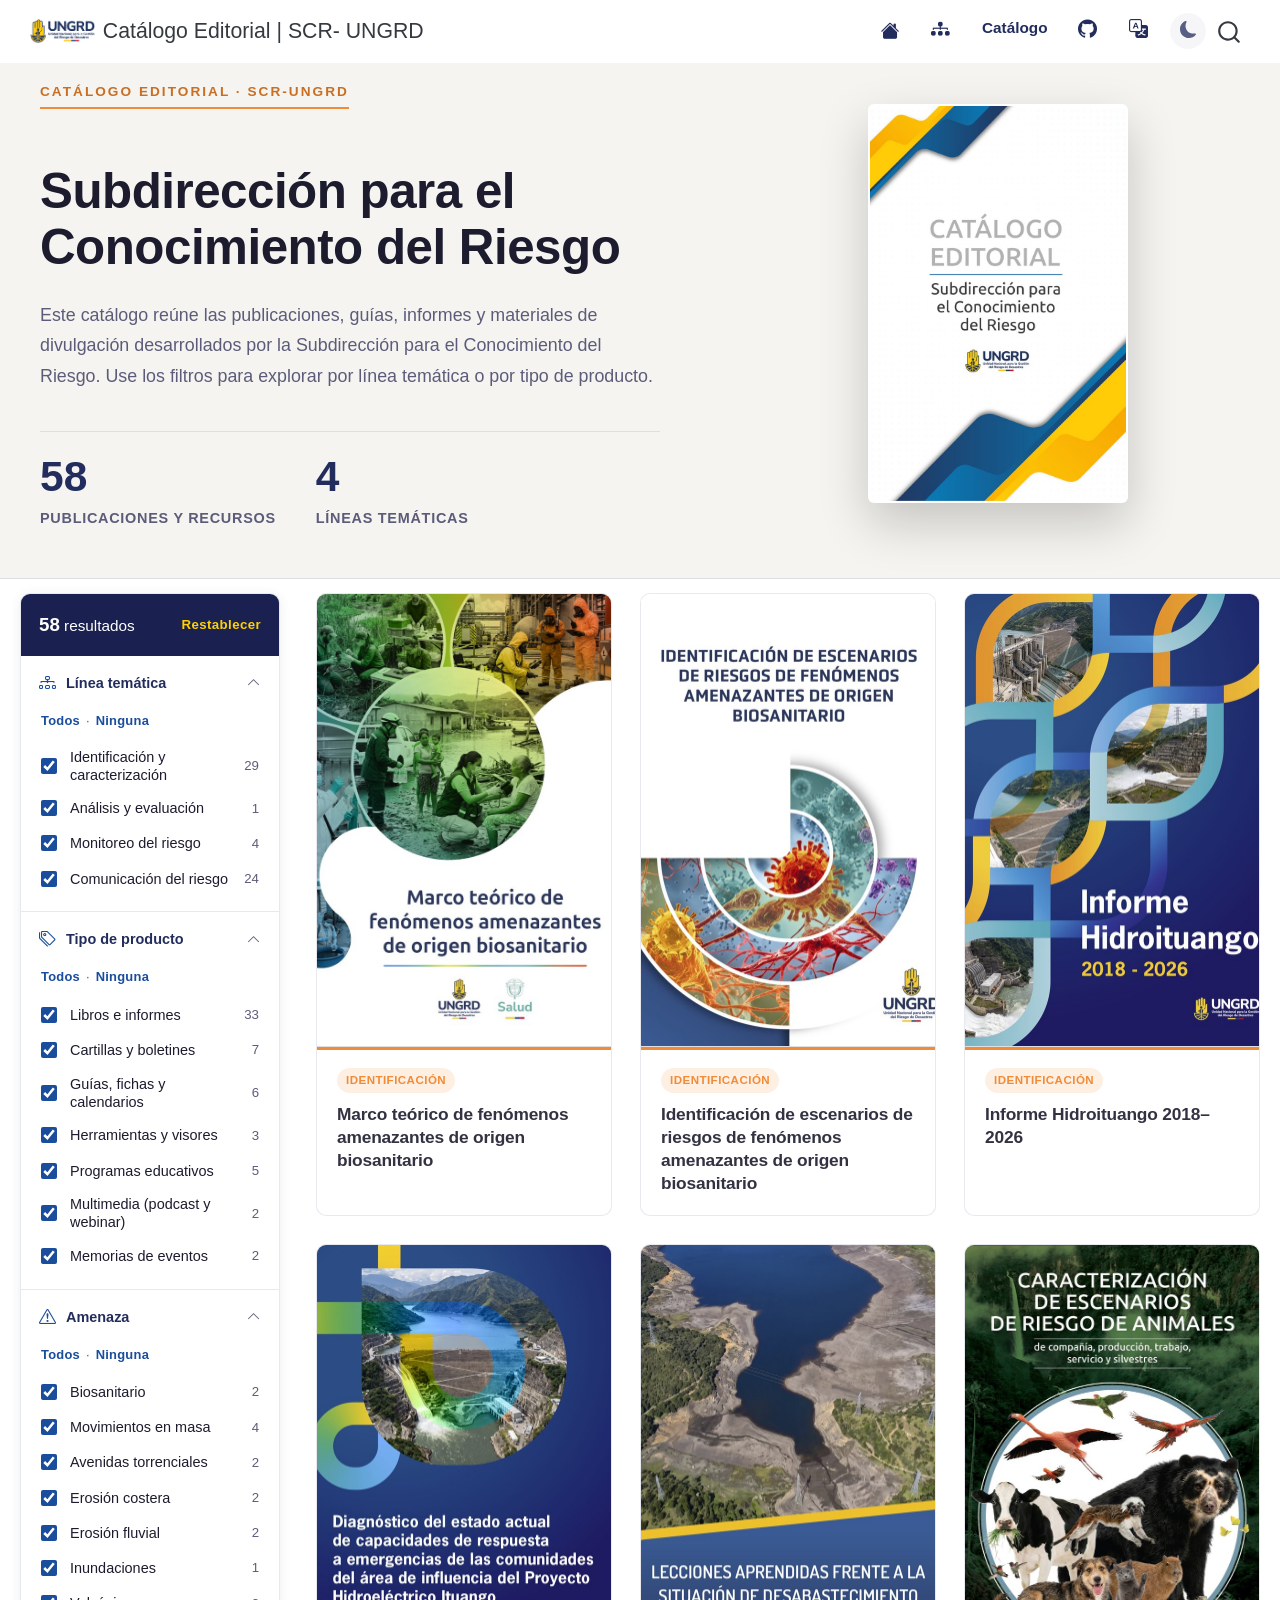
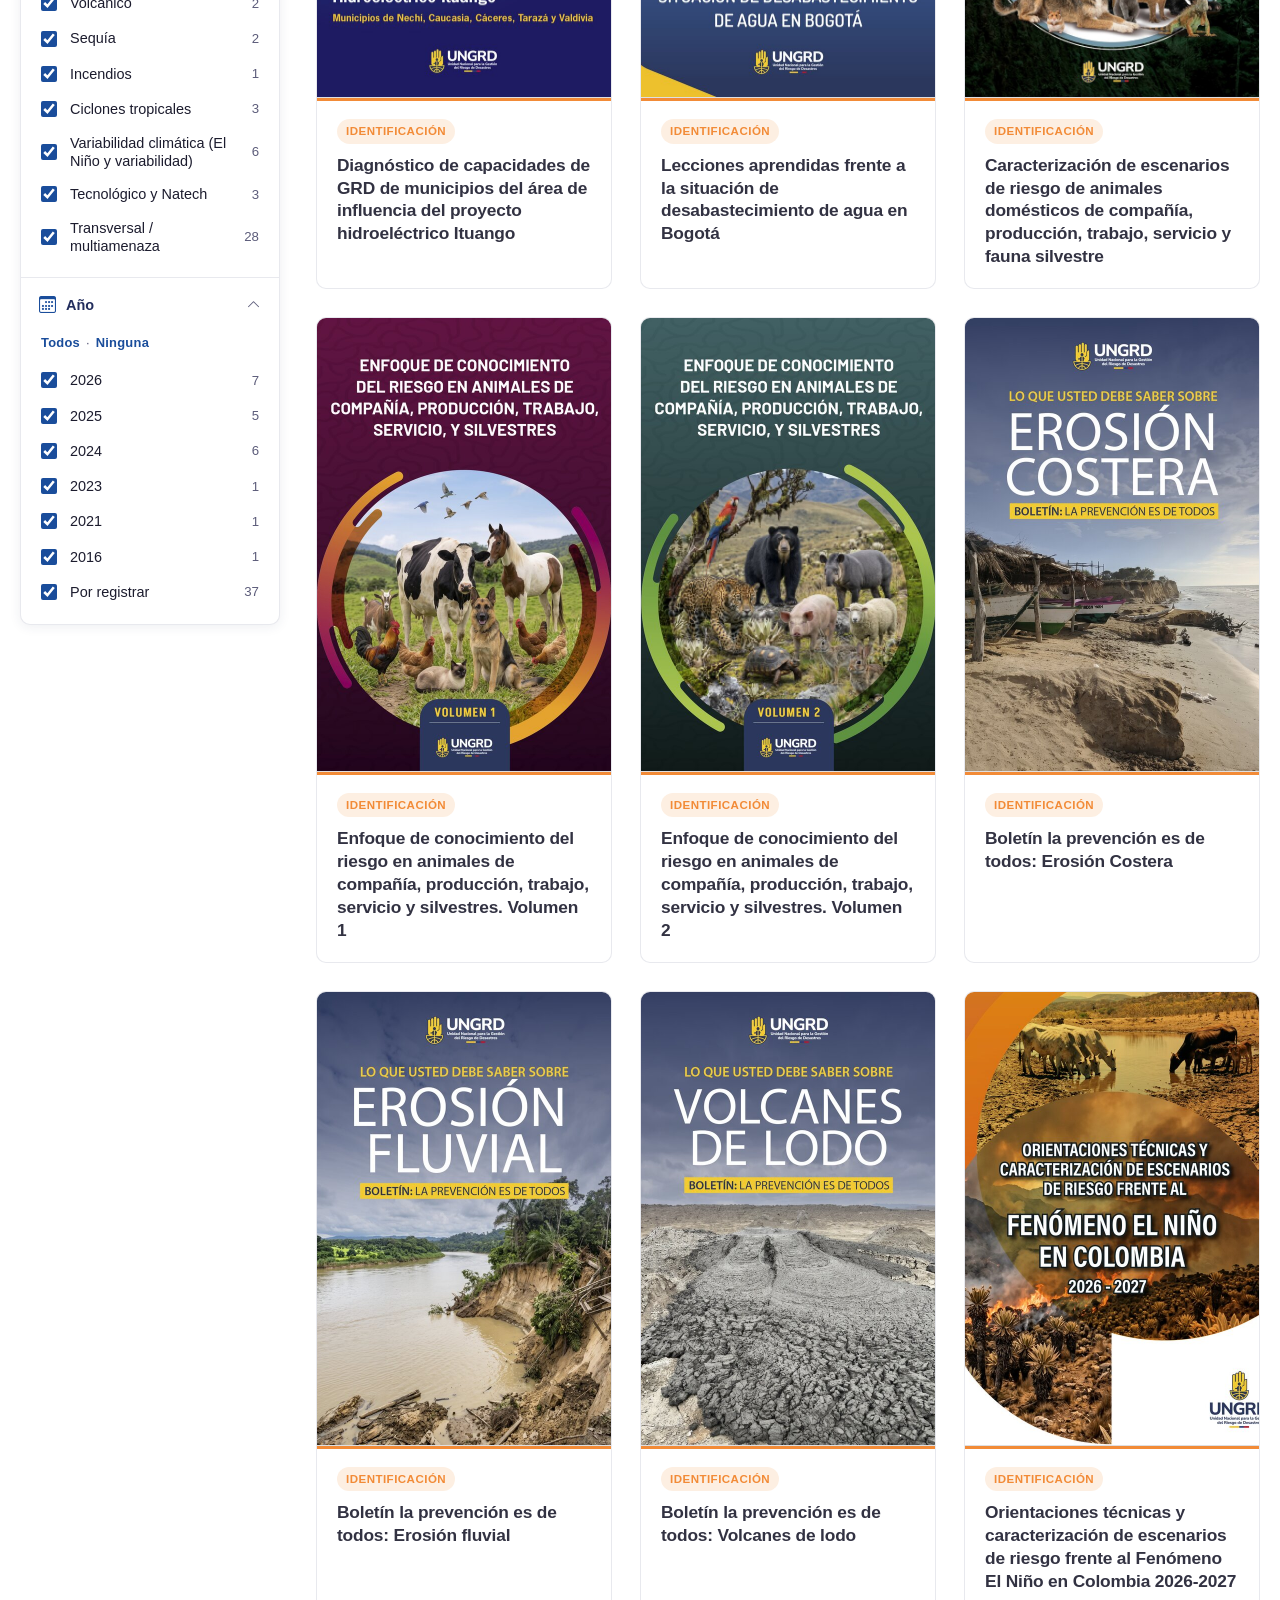
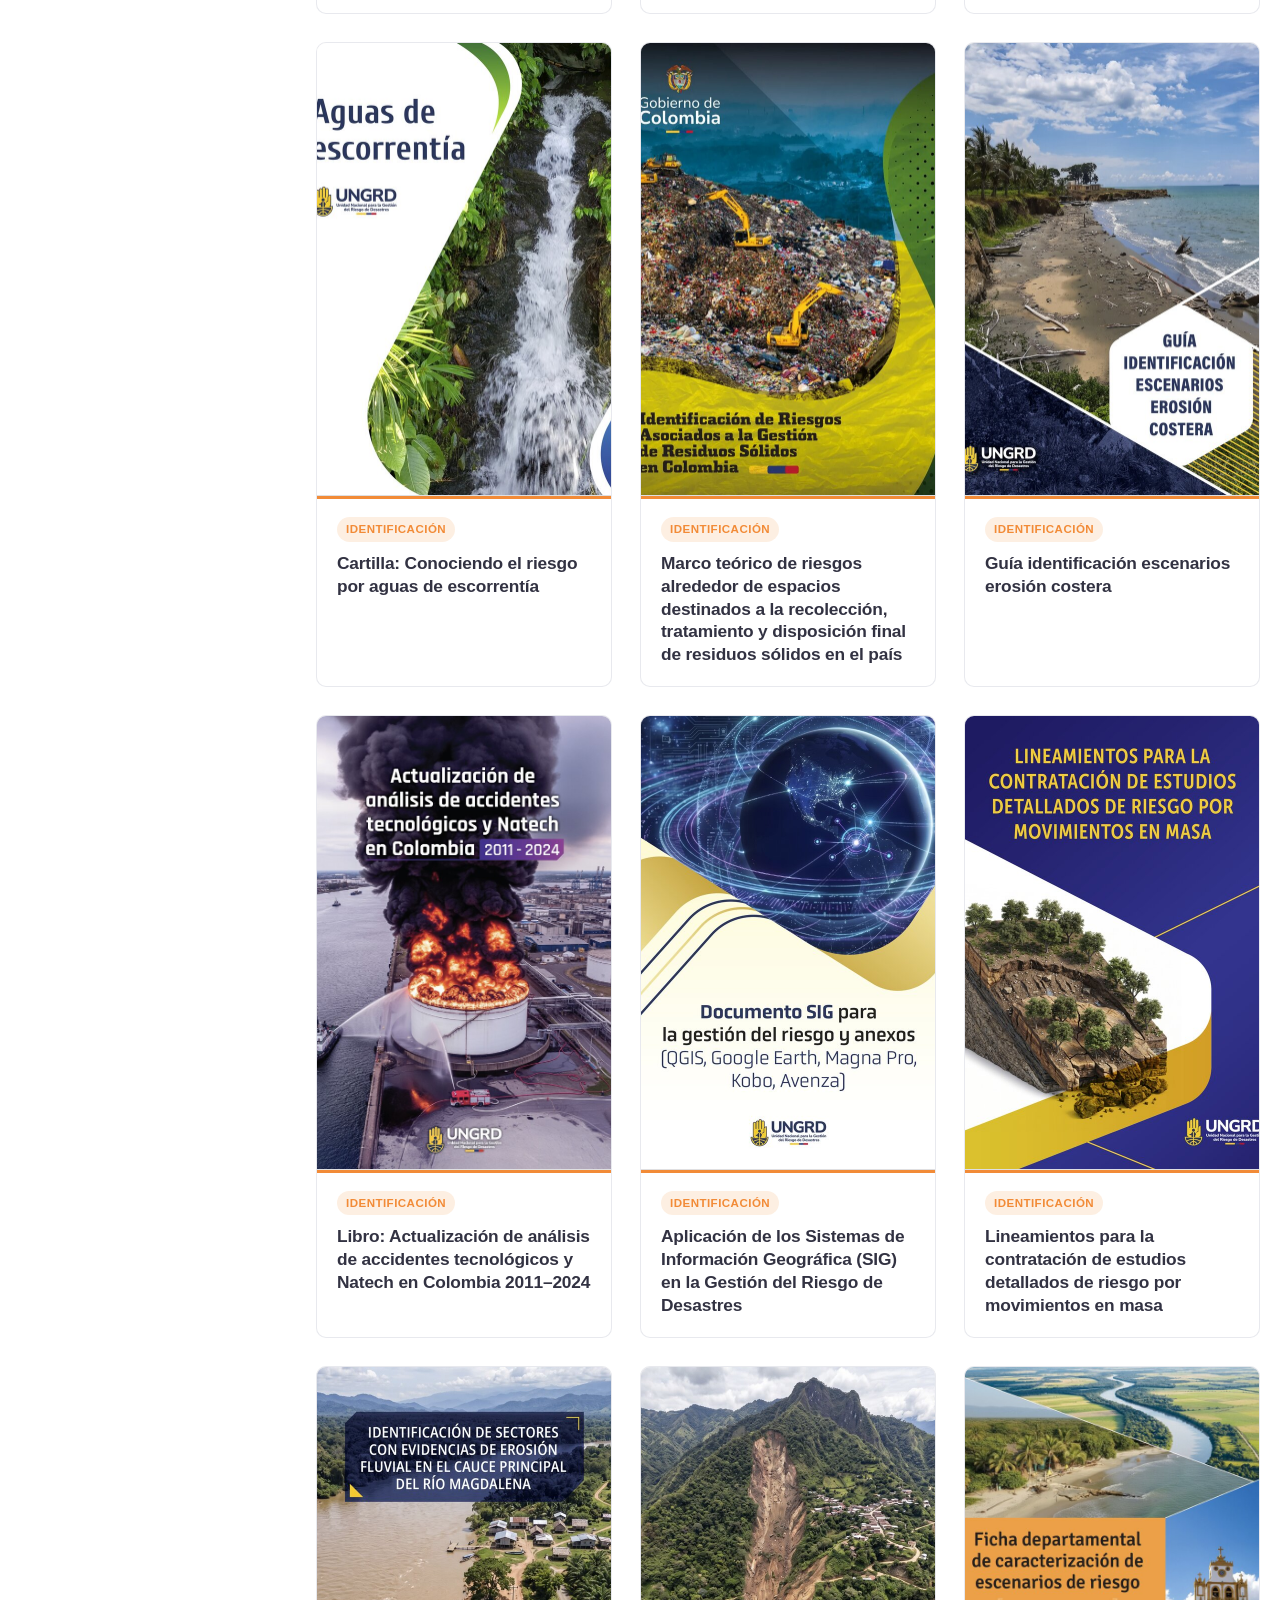
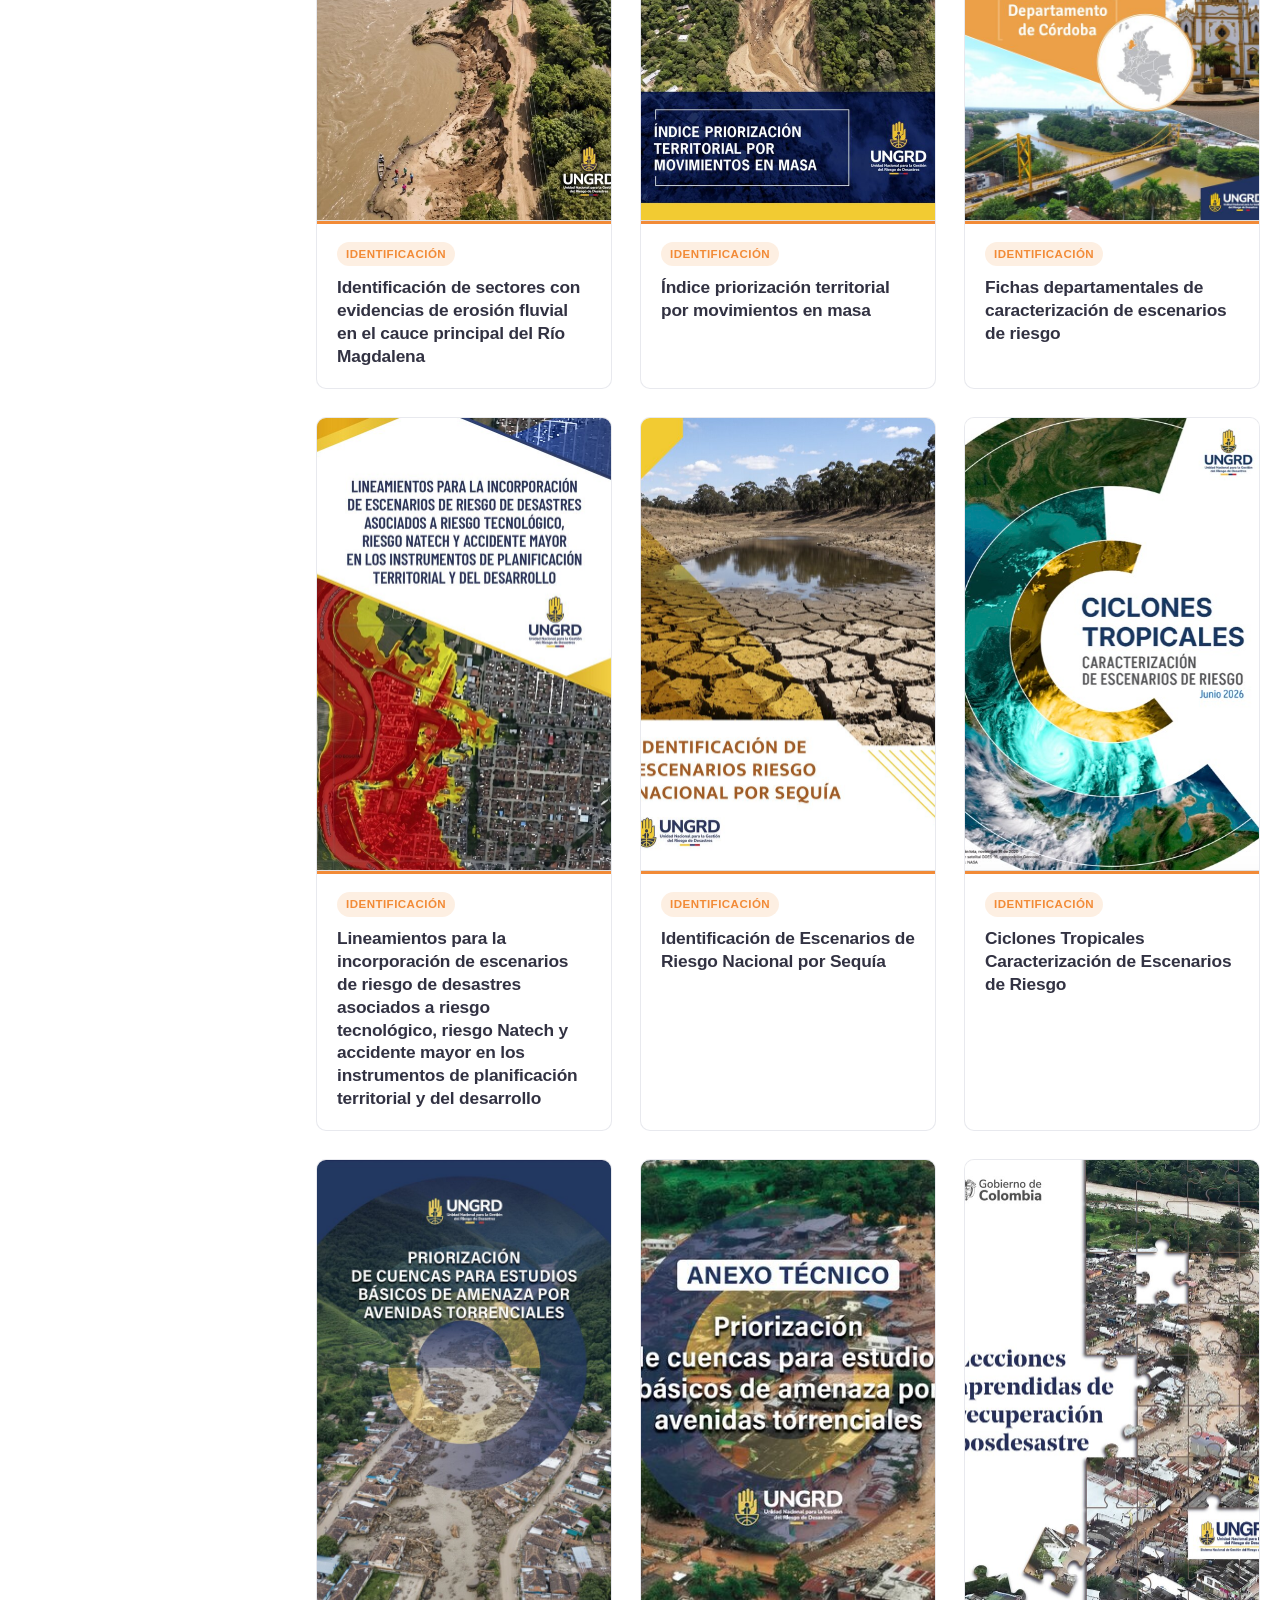
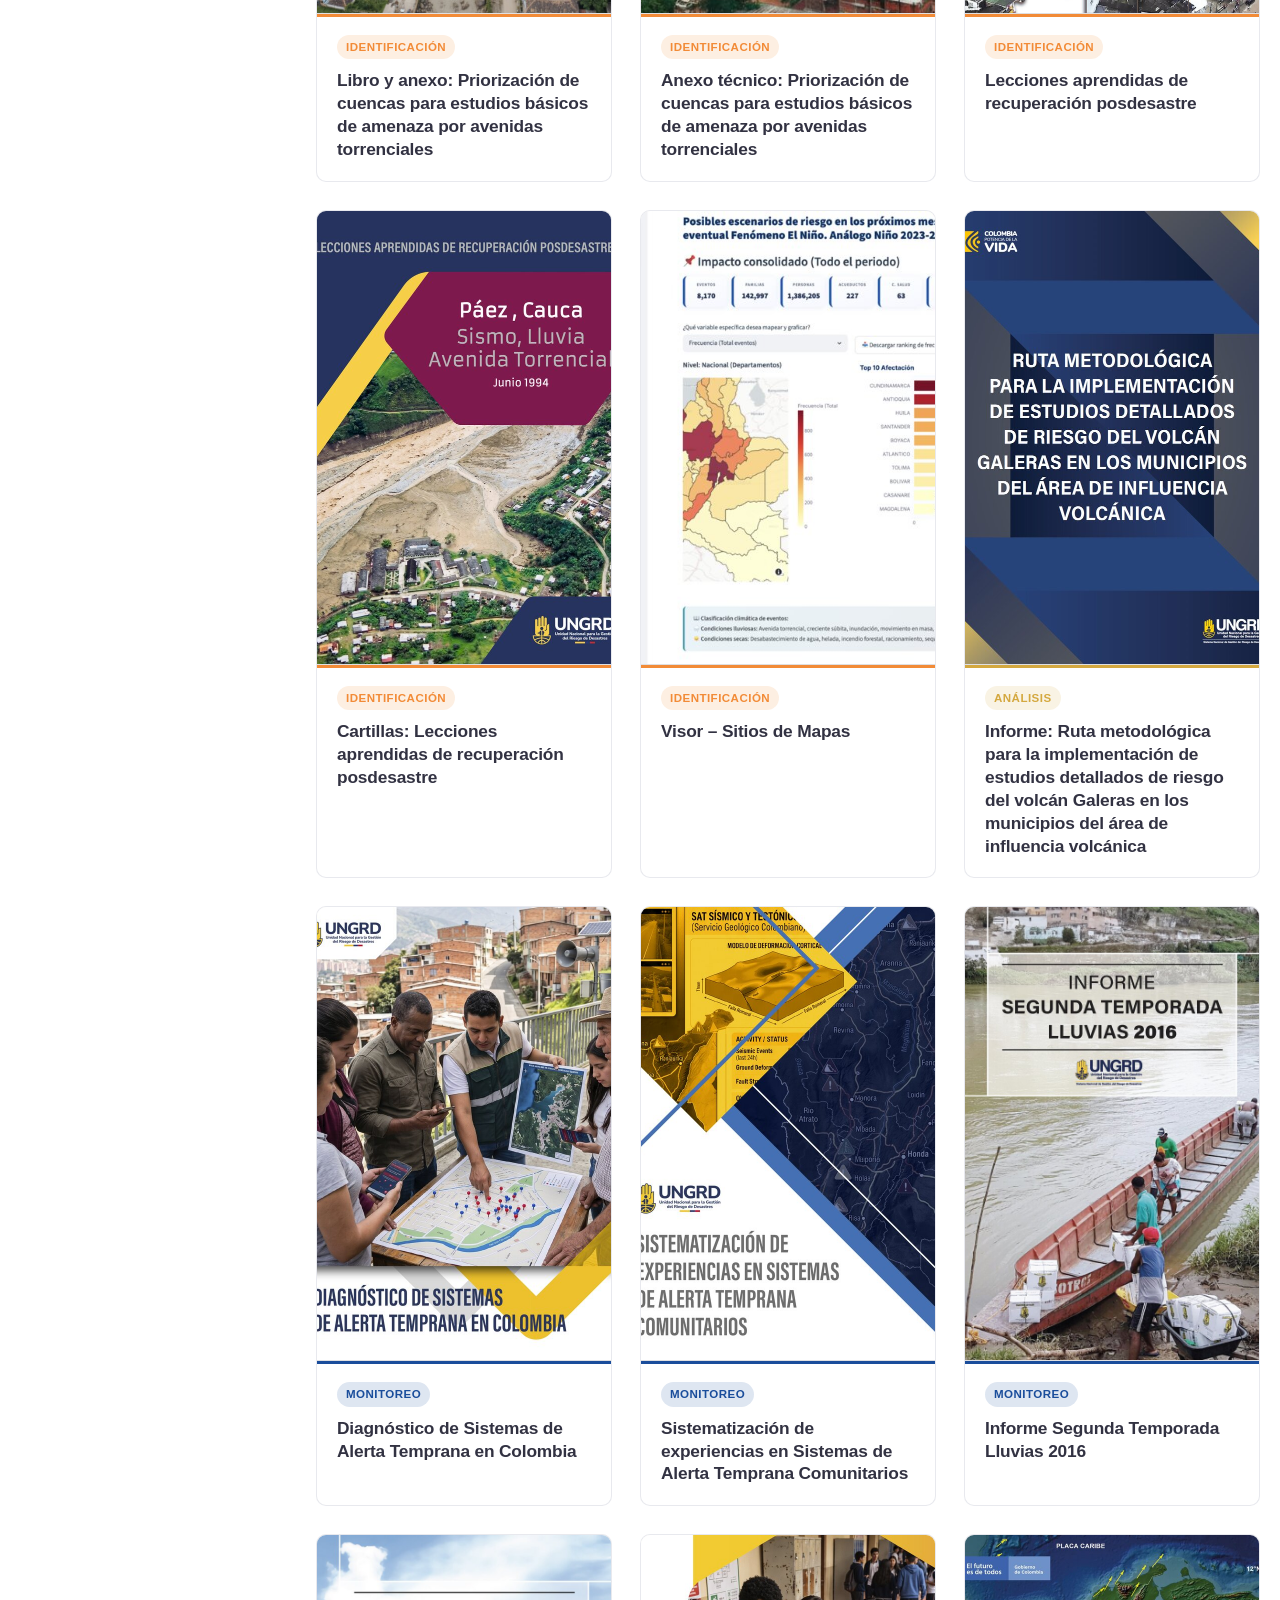
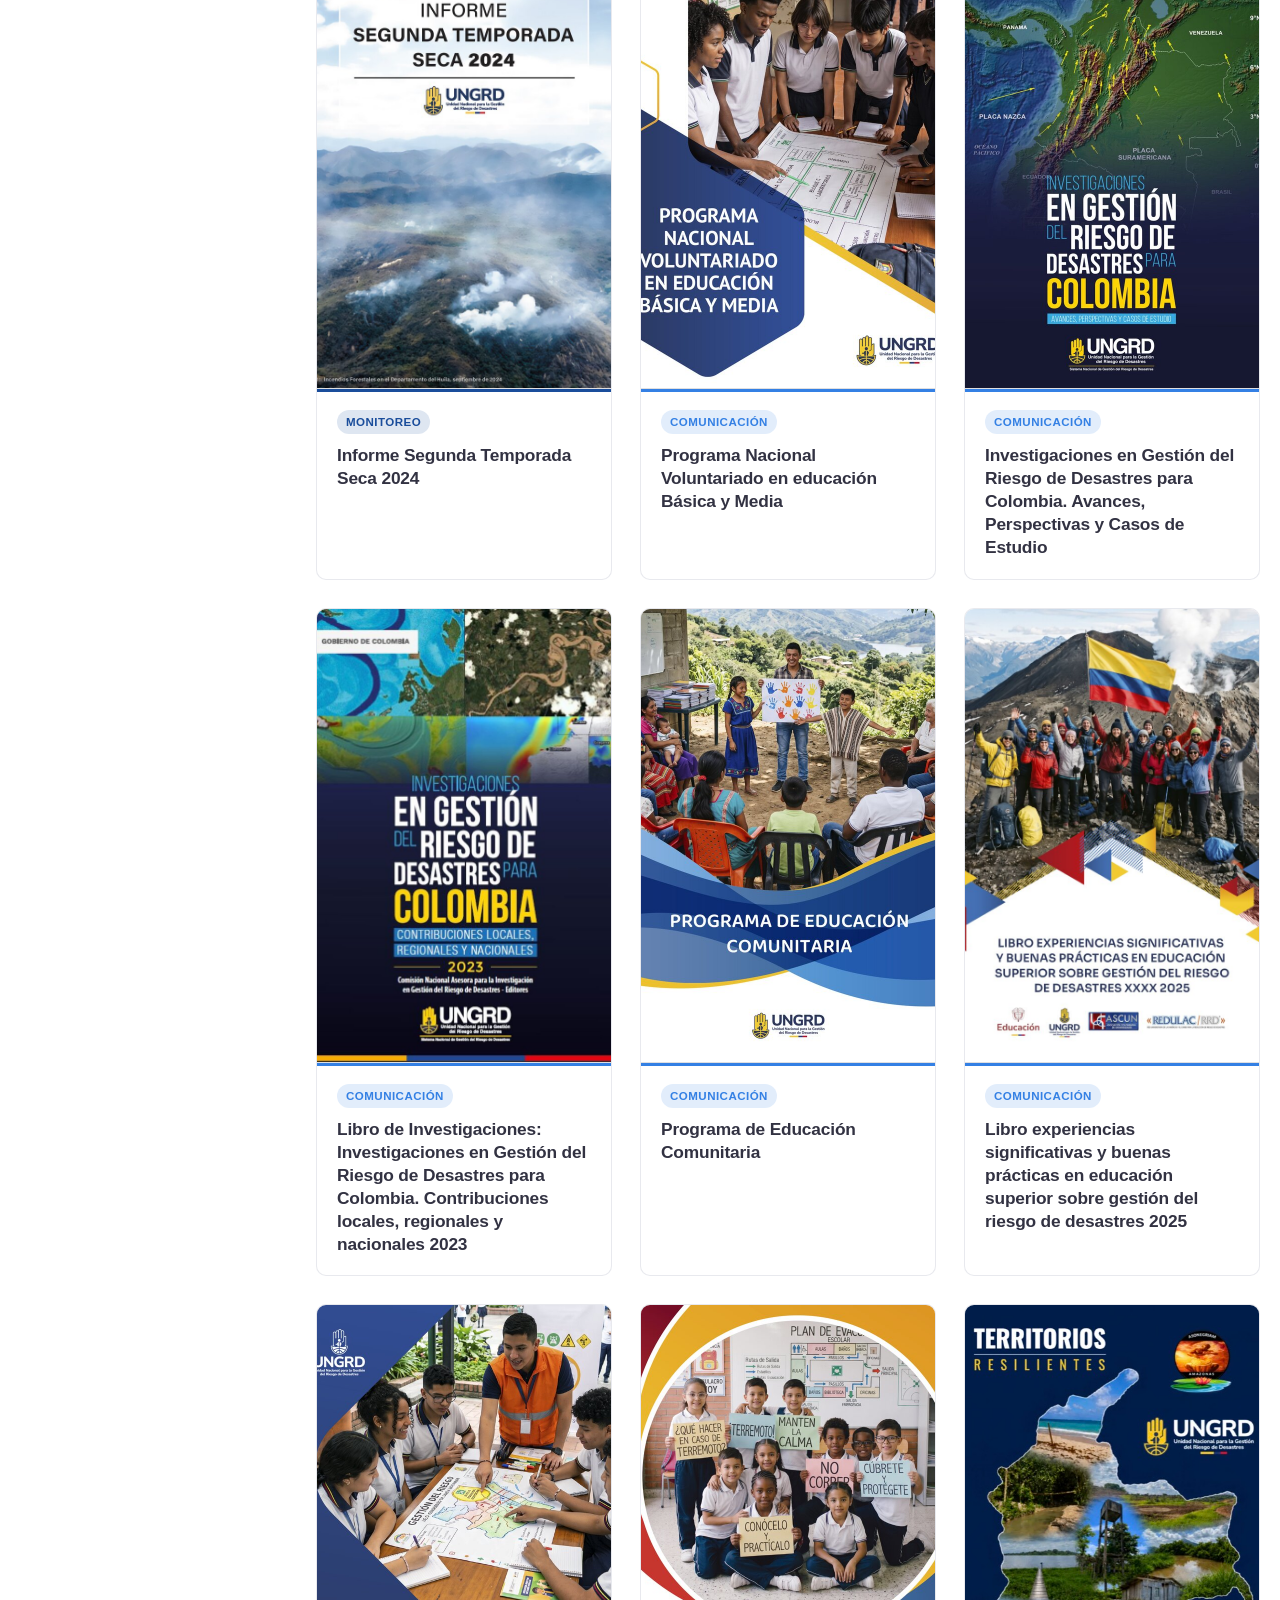
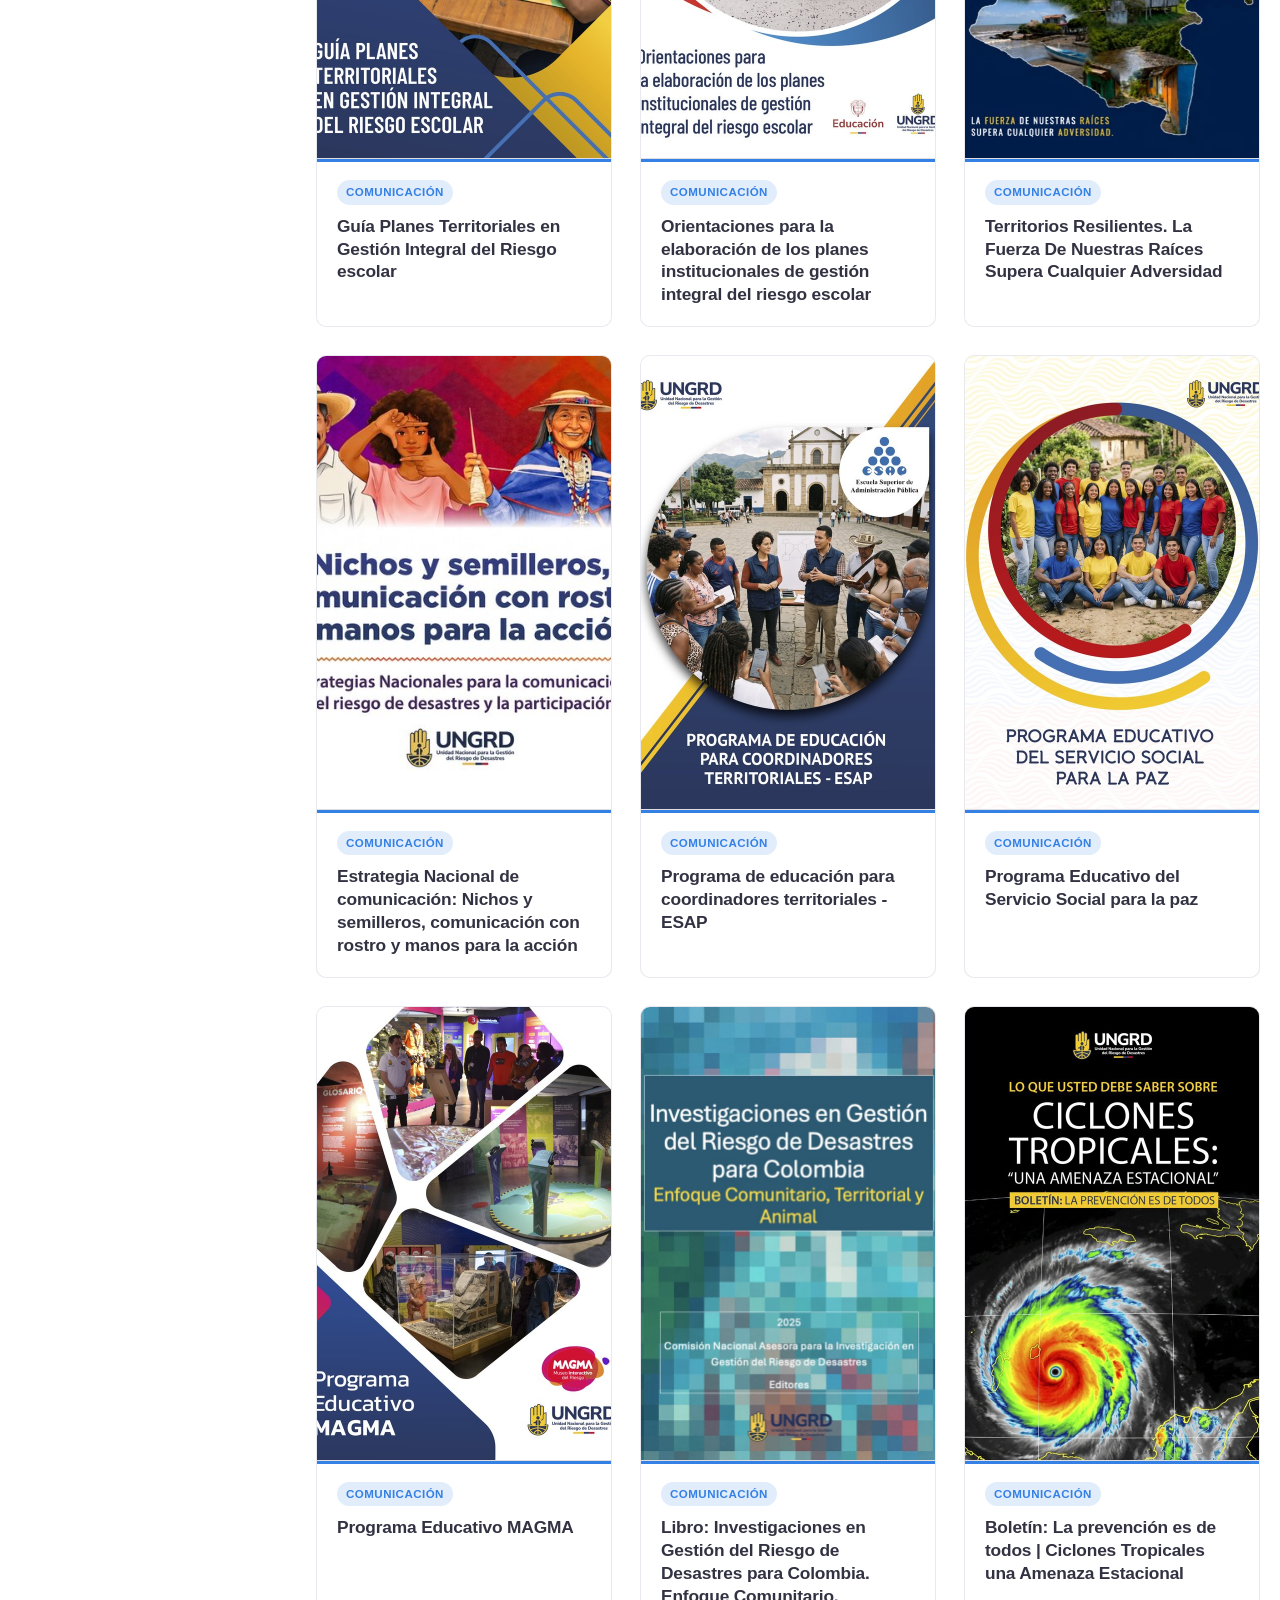
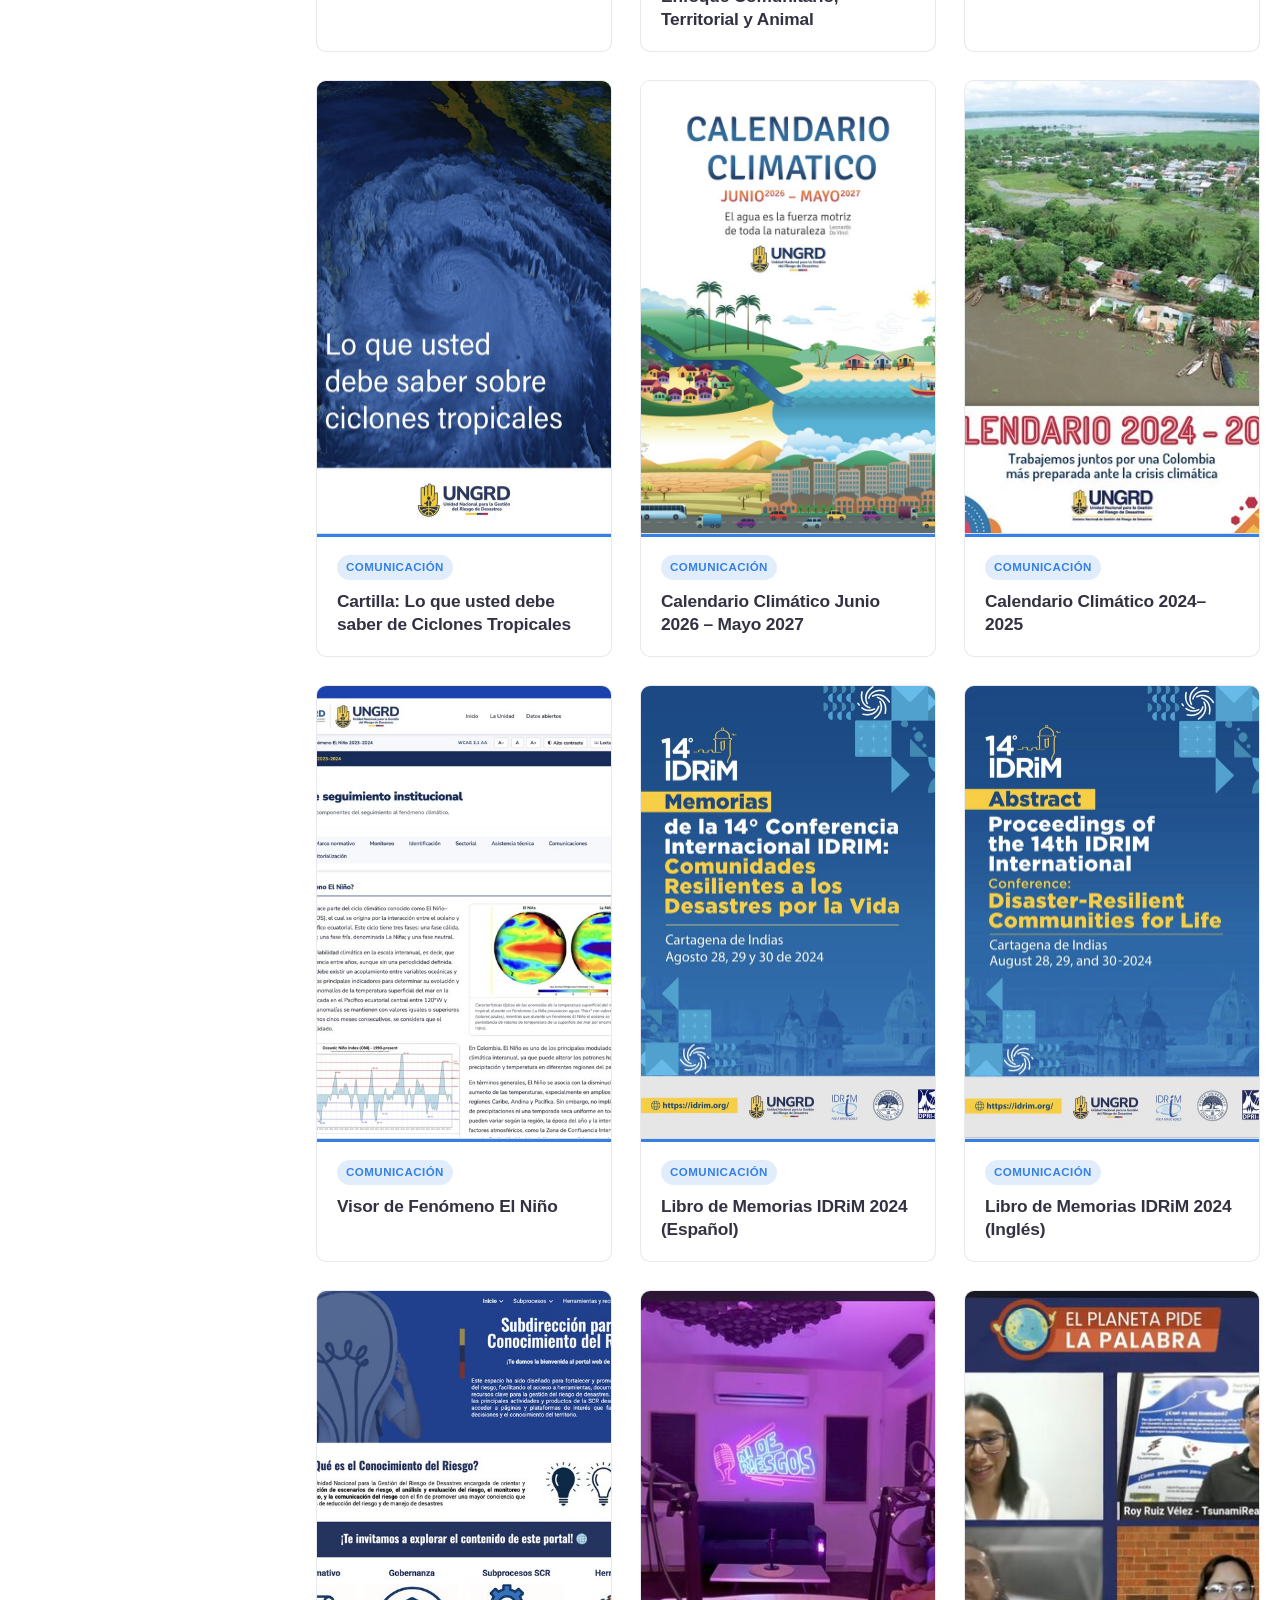
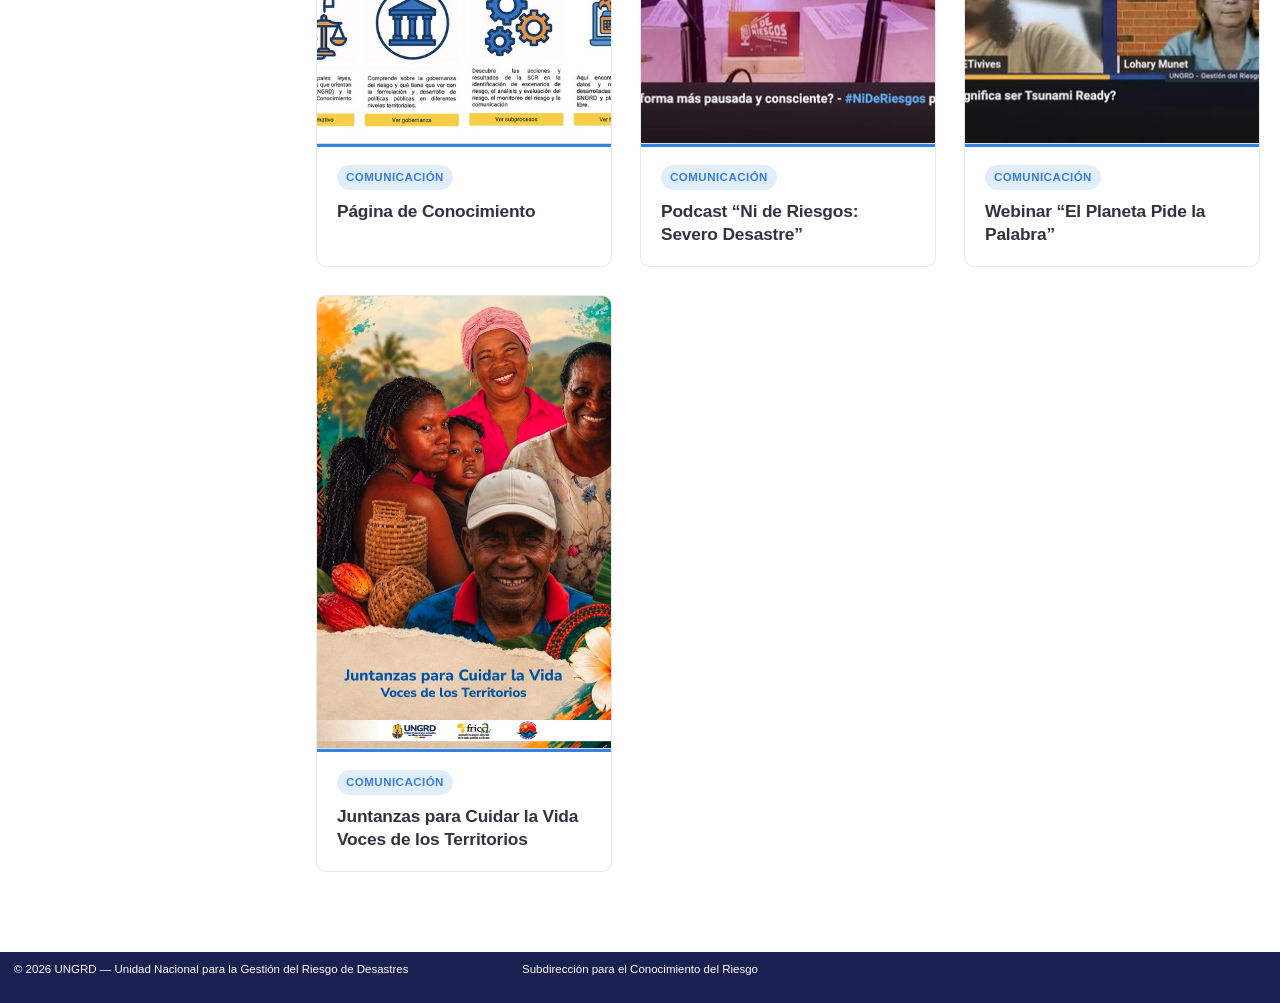
==== commit 38e5cafe: "Built site for gh-pages" ====
--- a/index.html
+++ b/index.html
@@ -345,7 +345,7 @@
       </p>
       <div class="nature-hero-stats">
         <div class="stat-item">
-          <span class="stat-num">59</span>
+          <span class="stat-num">58</span>
           <span class="stat-label">Publicaciones y recursos</span>
         </div>
         <div class="stat-item">
@@ -370,7 +370,7 @@
     <div class="catalog-sidebar-slot" id="catalog-sidebar-slot">
     <div class="catalog-sidebar" id="catalog-sidebar" role="complementary" aria-label="Filtros del catálogo">
       <div class="sidebar-results-bar">
-        <span><strong id="results-count">59</strong> resultados</span>
+        <span><strong id="results-count">58</strong> resultados</span>
         <button type="button" id="reset-filters" class="reset-filters-btn">Restablecer</button>
       </div>
 
@@ -404,7 +404,7 @@
         <label class="facet-option">
           <input type="checkbox" data-group="linea" value="comunicacion" checked="">
           <span class="facet-option-label">Comunicación del riesgo</span>
-          <span class="facet-count" data-count-for="linea:comunicacion">25</span>
+          <span class="facet-count" data-count-for="linea:comunicacion">24</span>
         </label>
         </div>
       </div>
@@ -424,7 +424,7 @@
         <label class="facet-option">
           <input type="checkbox" data-group="tipo" value="informes" checked="">
           <span class="facet-option-label">Libros e informes</span>
-          <span class="facet-count" data-count-for="tipo:informes">34</span>
+          <span class="facet-count" data-count-for="tipo:informes">33</span>
         </label>
         <label class="facet-option">
           <input type="checkbox" data-group="tipo" value="cartillas" checked="">
@@ -534,7 +534,7 @@
         <label class="facet-option">
           <input type="checkbox" data-group="amenaza" value="transversal" checked="">
           <span class="facet-option-label">Transversal / multiamenaza</span>
-          <span class="facet-count" data-count-for="amenaza:transversal">29</span>
+          <span class="facet-count" data-count-for="amenaza:transversal">28</span>
         </label>
         </div>
       </div>
@@ -584,7 +584,7 @@
         <label class="facet-option">
           <input type="checkbox" data-group="anio" value="sin-fecha" checked="">
           <span class="facet-option-label">Por registrar</span>
-          <span class="facet-count" data-count-for="anio:sin-fecha">38</span>
+          <span class="facet-count" data-count-for="anio:sin-fecha">37</span>
         </label>
         </div>
       </div>
@@ -918,14 +918,6 @@
         <div class="chapter-card-content">
           <span class="chapter-linea-tag">Comunicación</span>
           <h4 class="chapter-title">Orientaciones para la elaboración de los planes institucionales de gestión integral del riesgo escolar</h4>
-        </div>
-      </div>
-
-      <div class="chapter-card topic-4" data-linea="comunicacion" data-tipo="informes" data-amenaza="transversal" data-anio="sin-fecha">
-        <div class="chapter-card-image"><img src="images/cards/asonegriam.jpg" alt="Asociación de Negritudes del Amazonas (ASONEGRIAM)"></div>
-        <div class="chapter-card-content">
-          <span class="chapter-linea-tag">Comunicación</span>
-          <h4 class="chapter-title">Asociación de Negritudes del Amazonas (ASONEGRIAM)</h4>
         </div>
       </div>
 
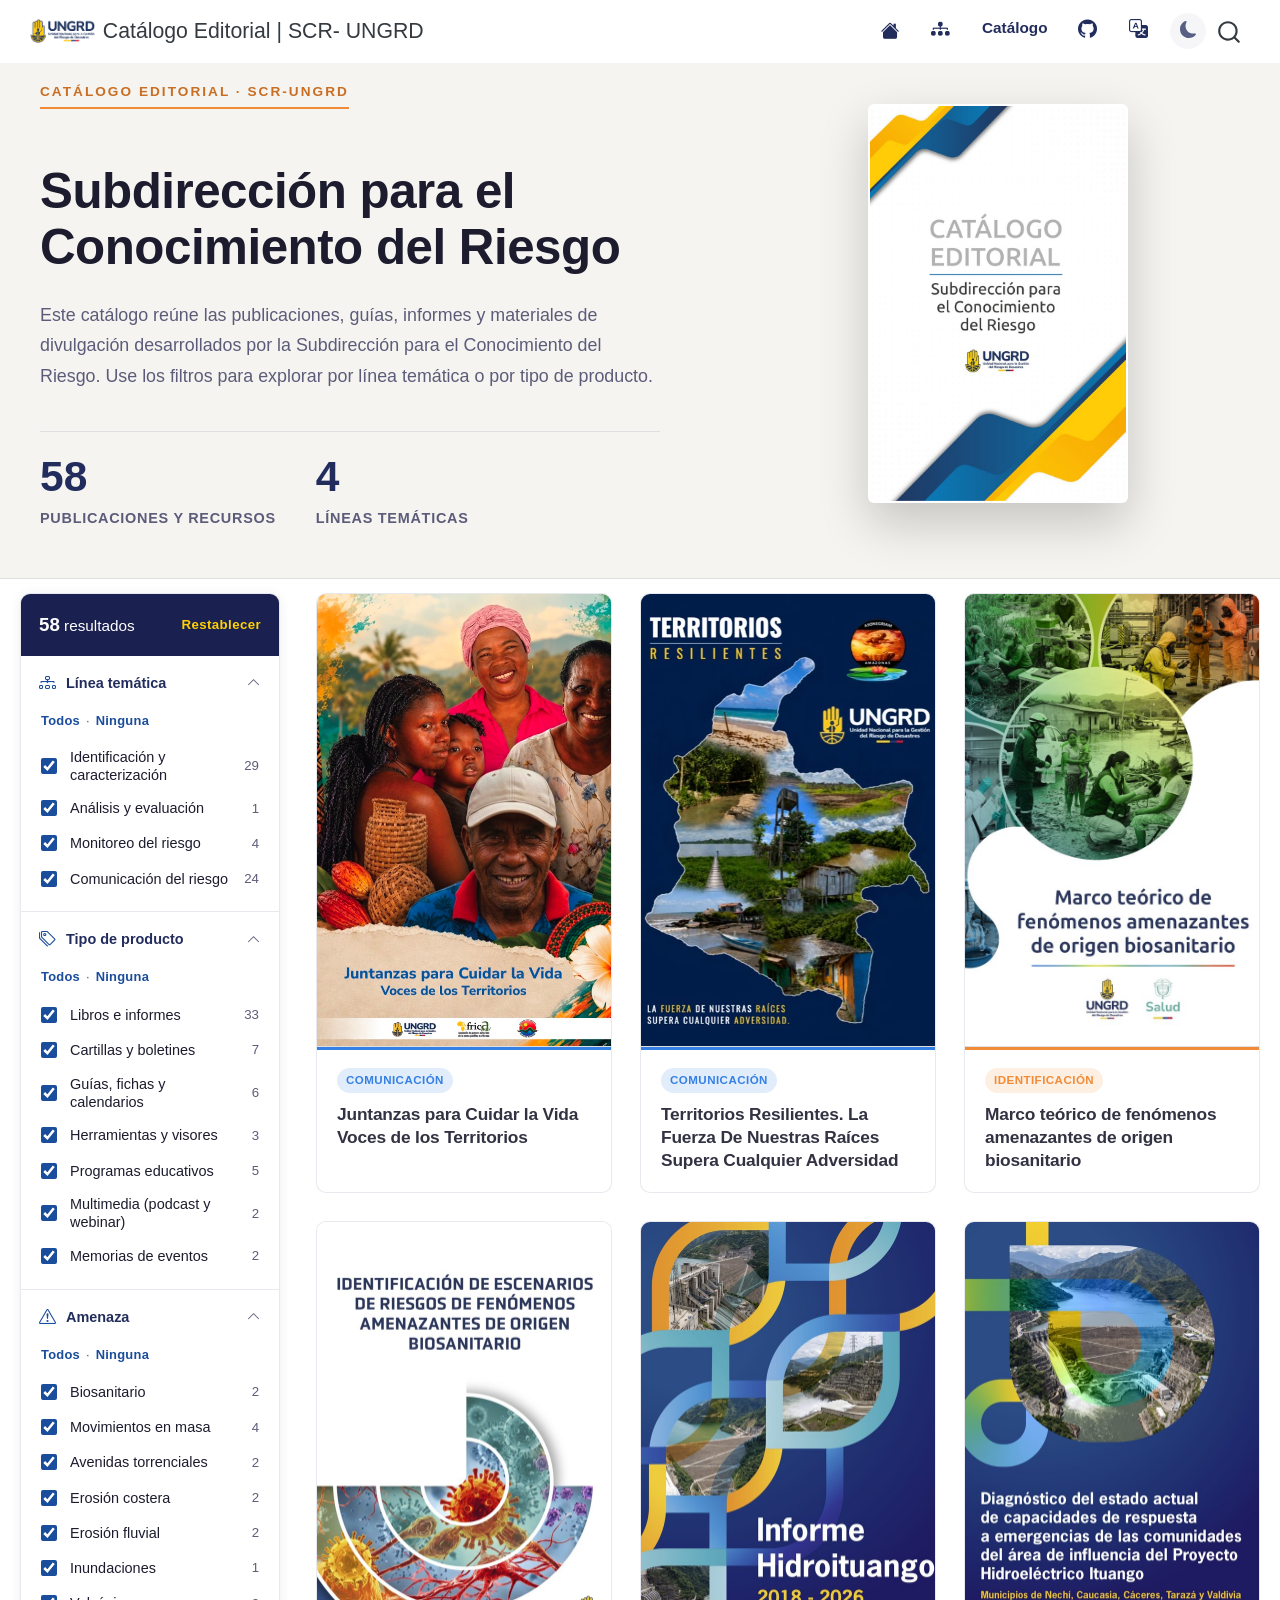
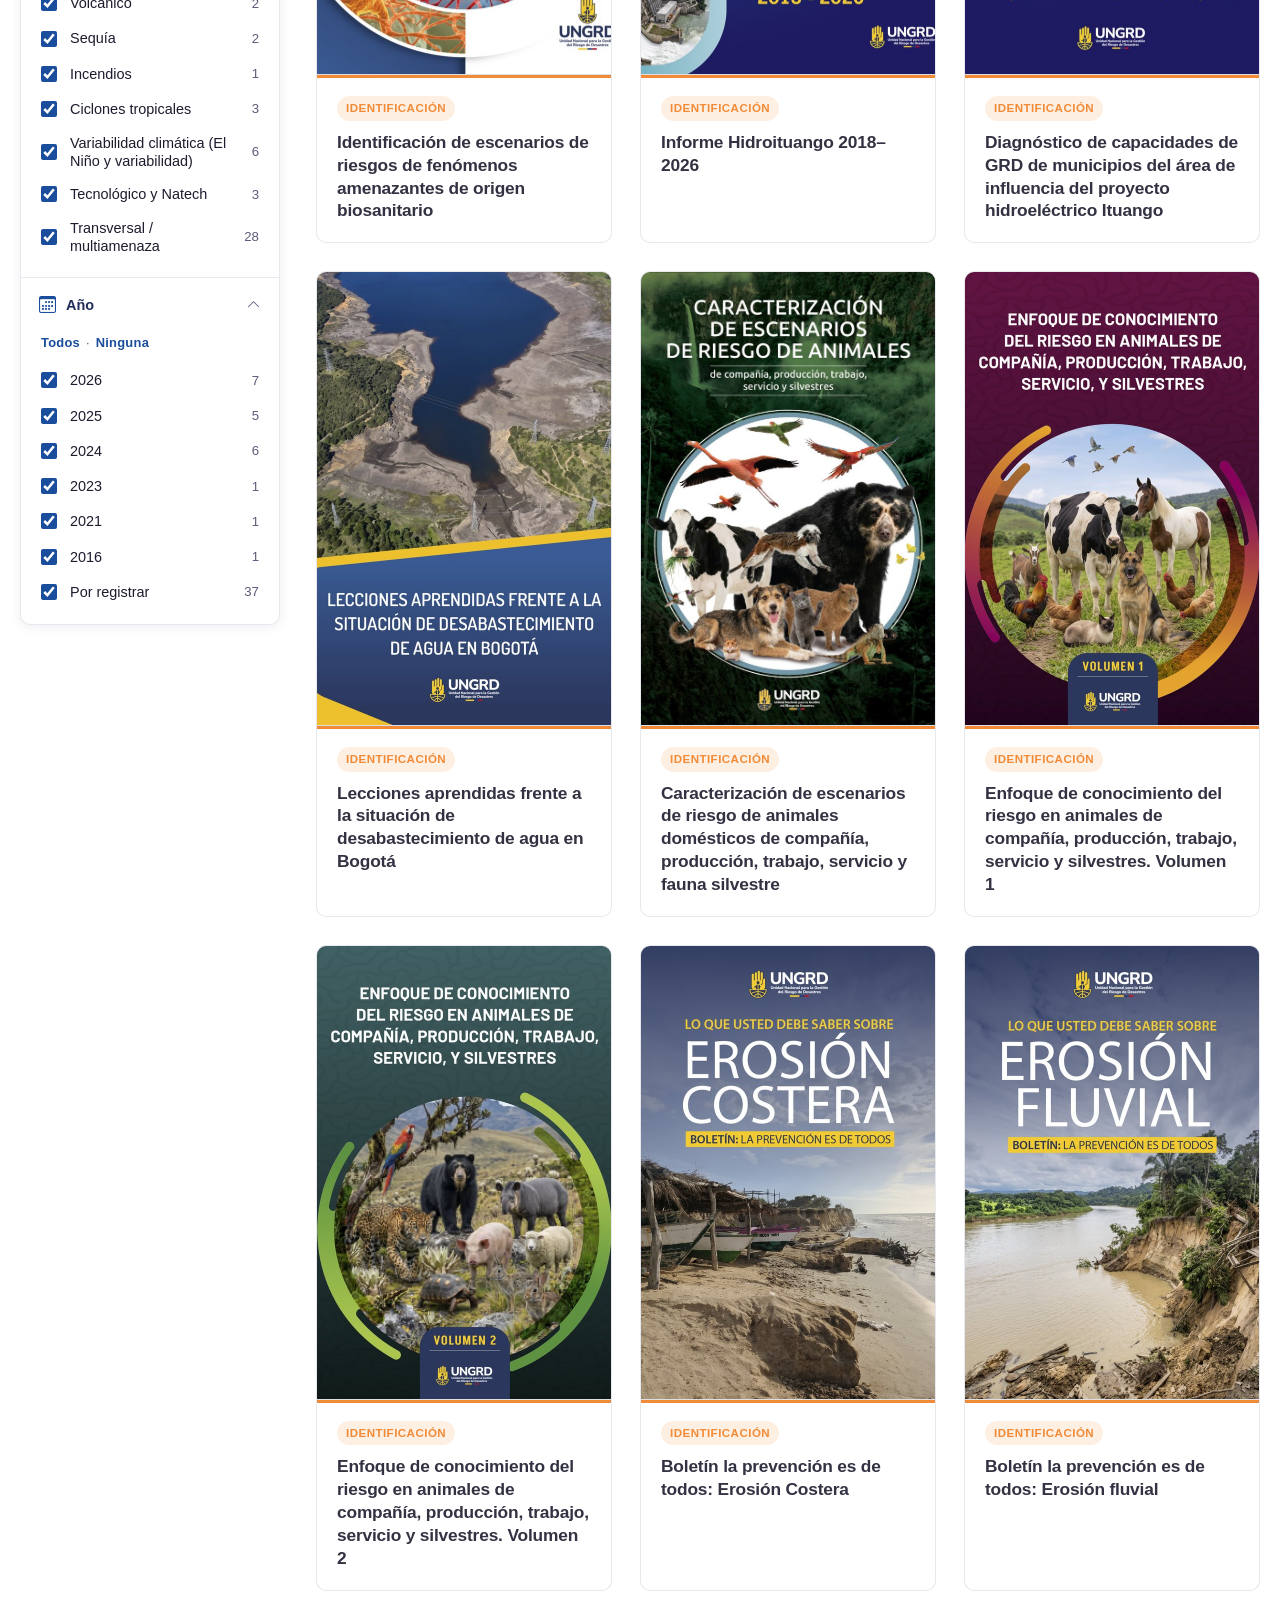
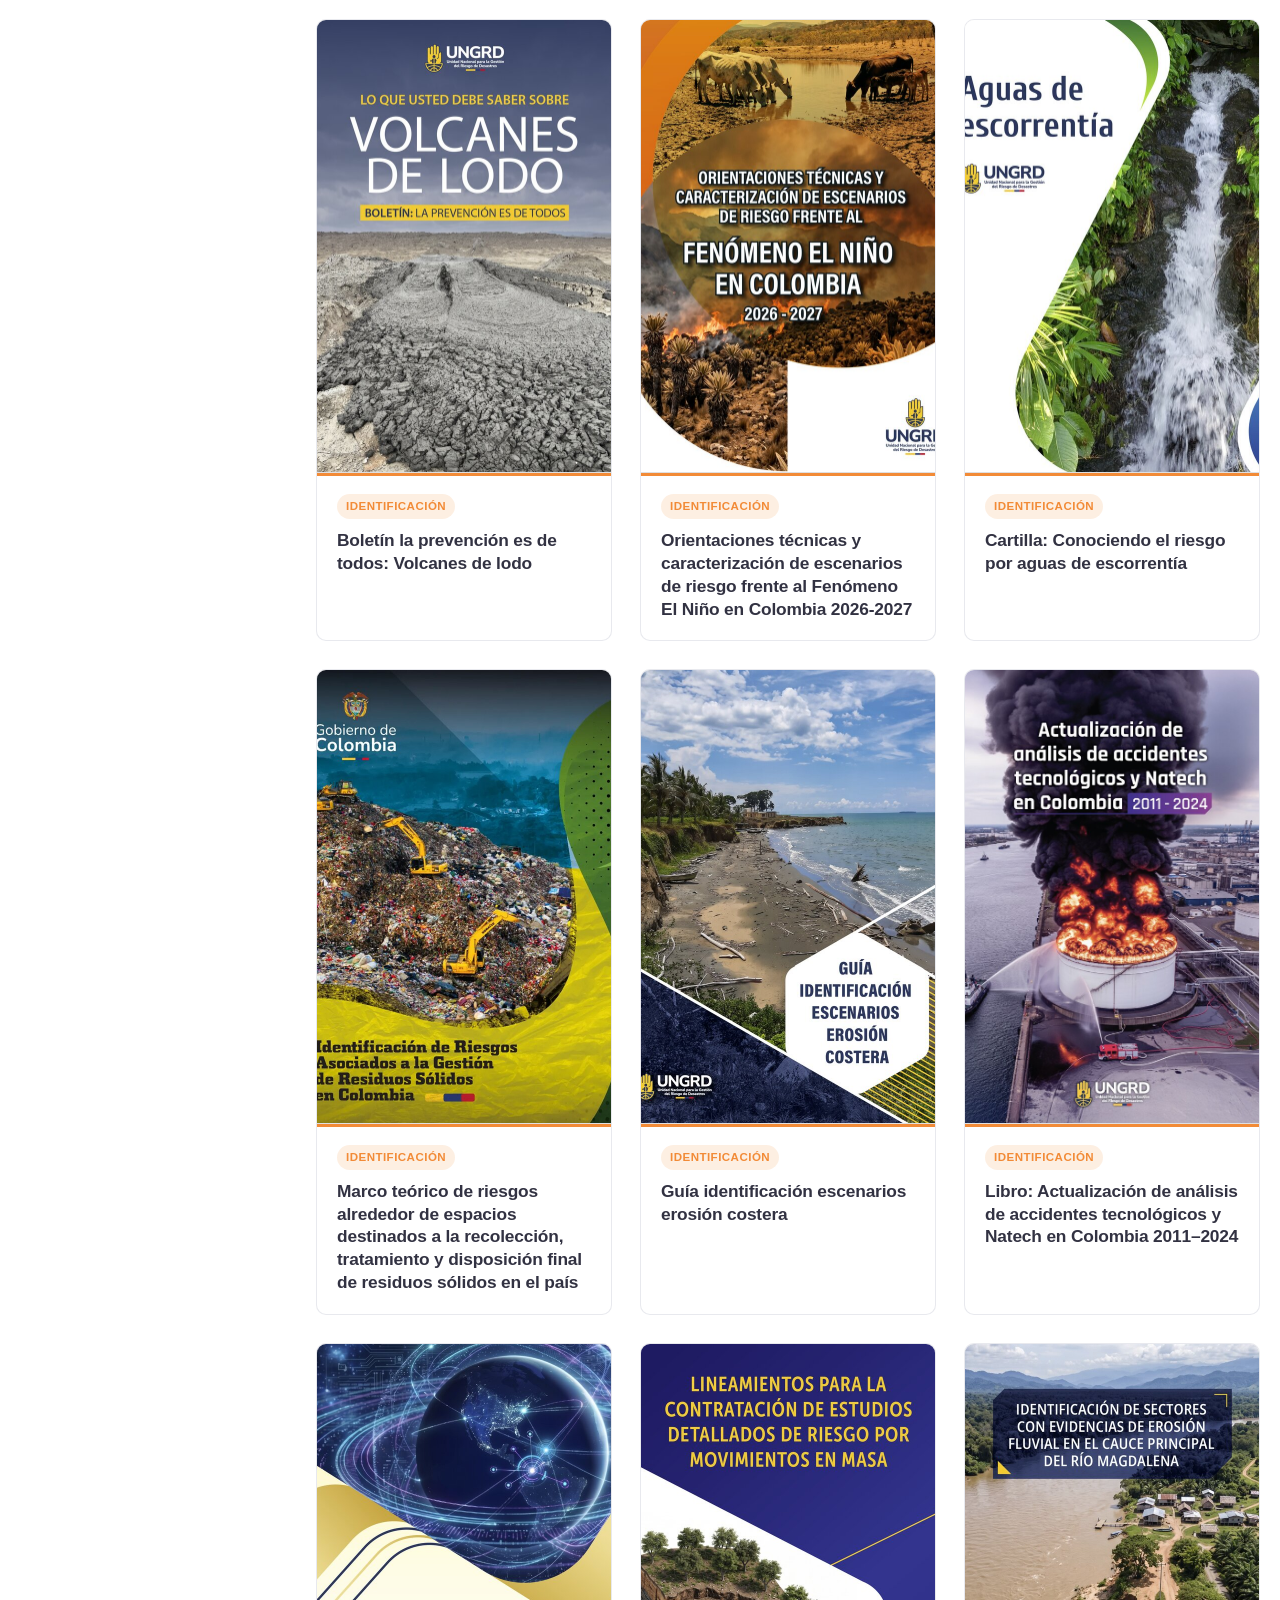
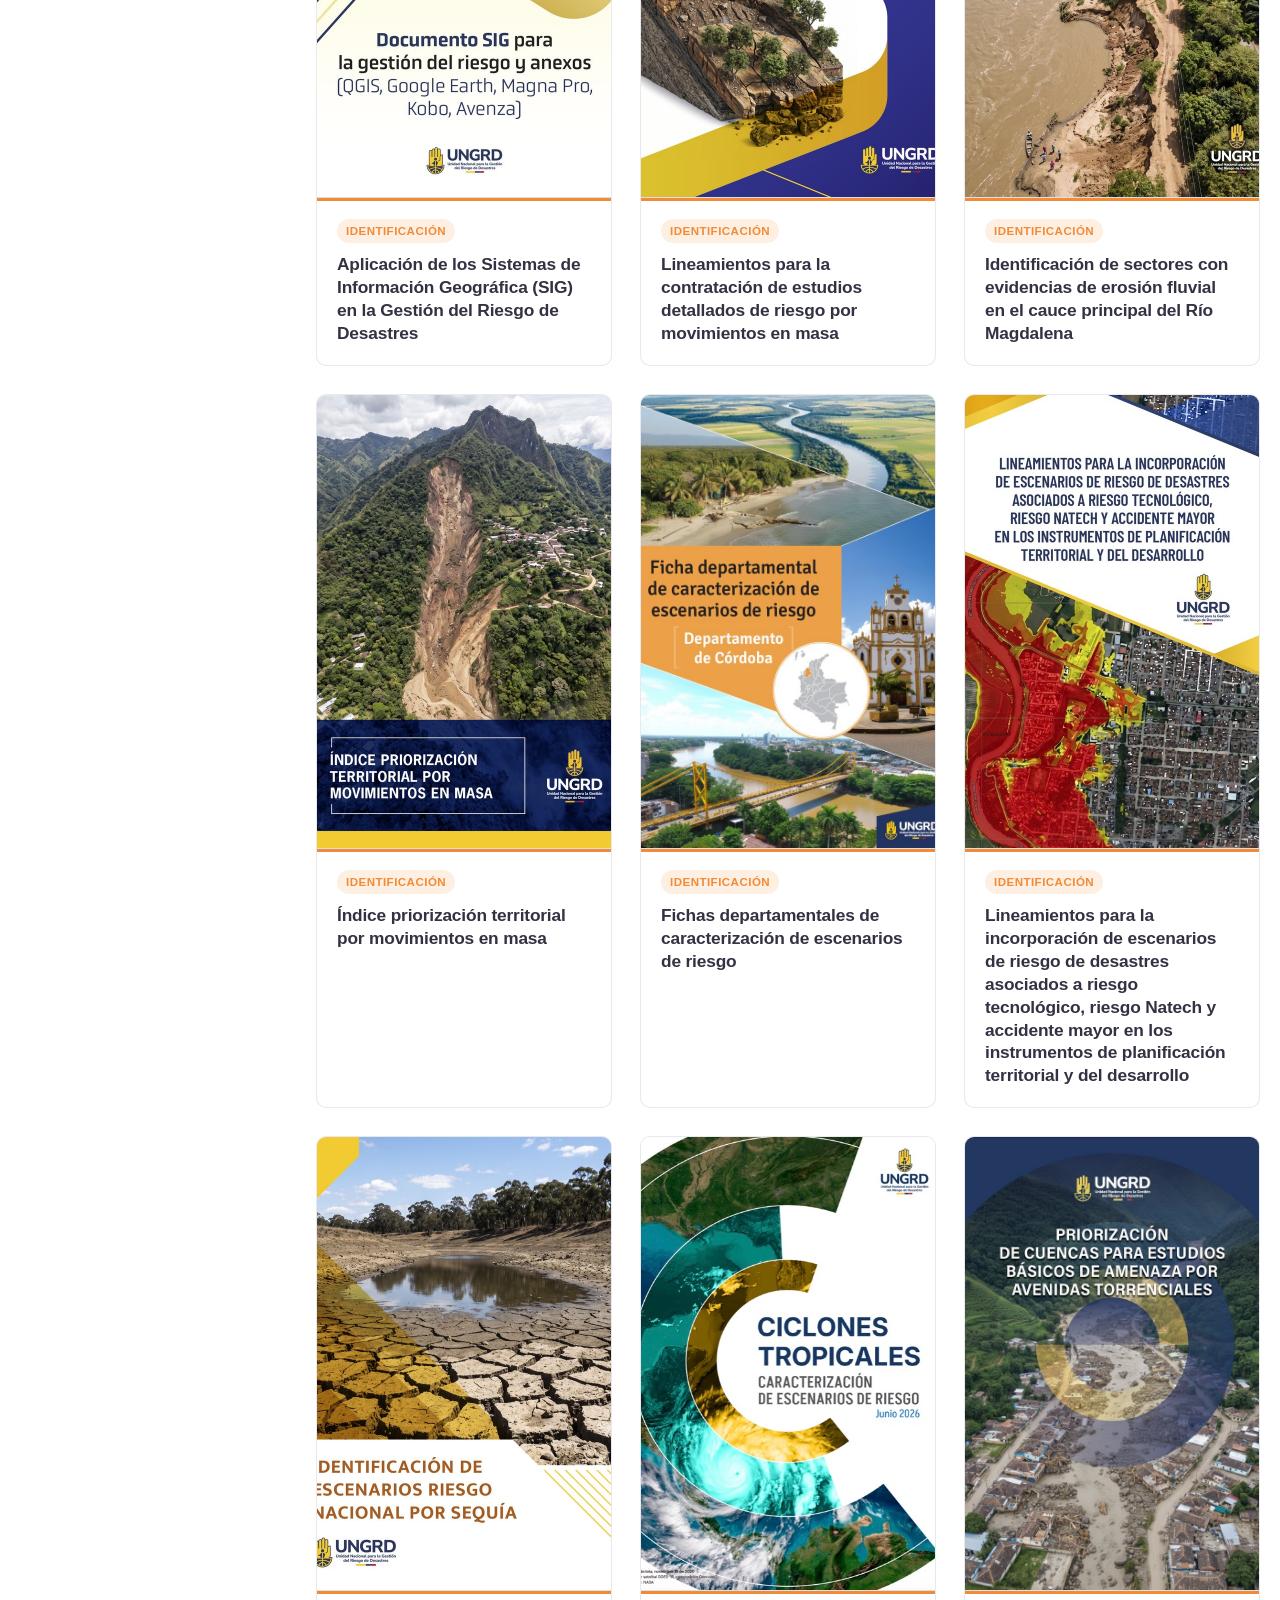
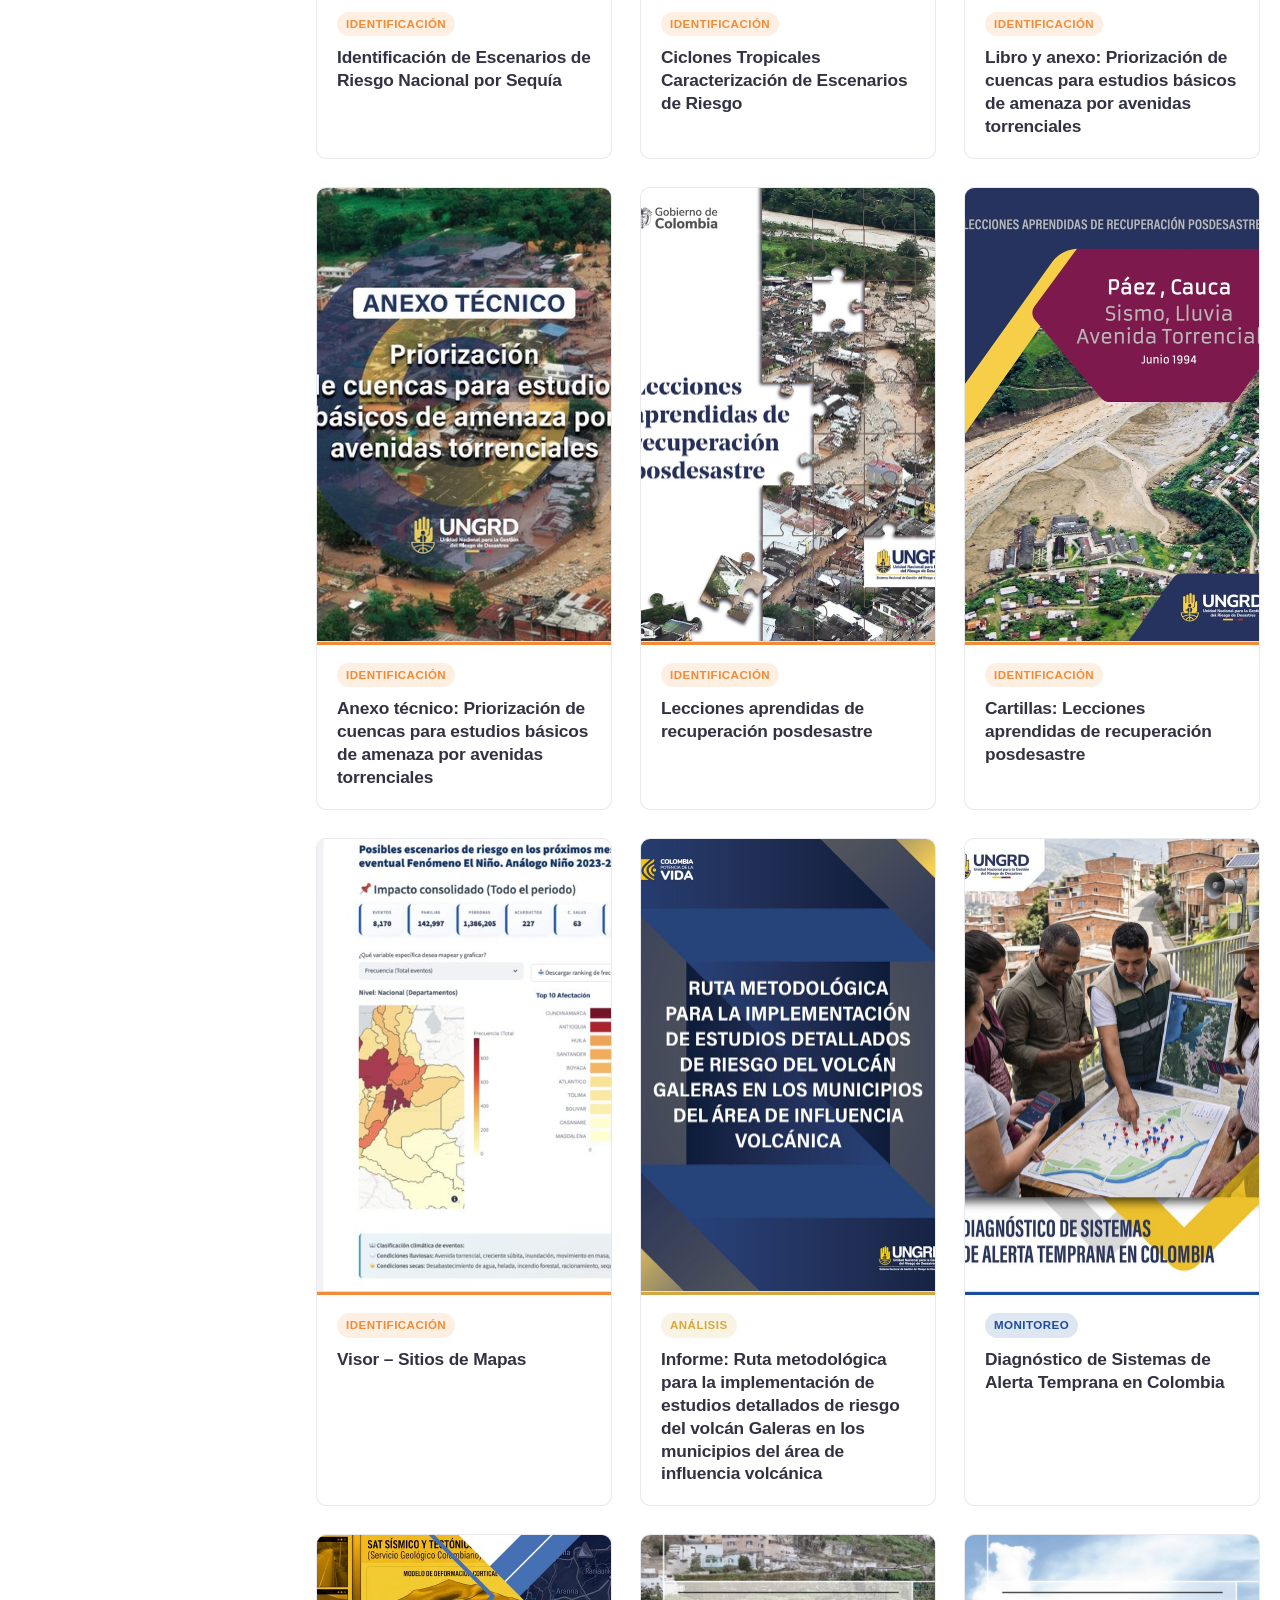
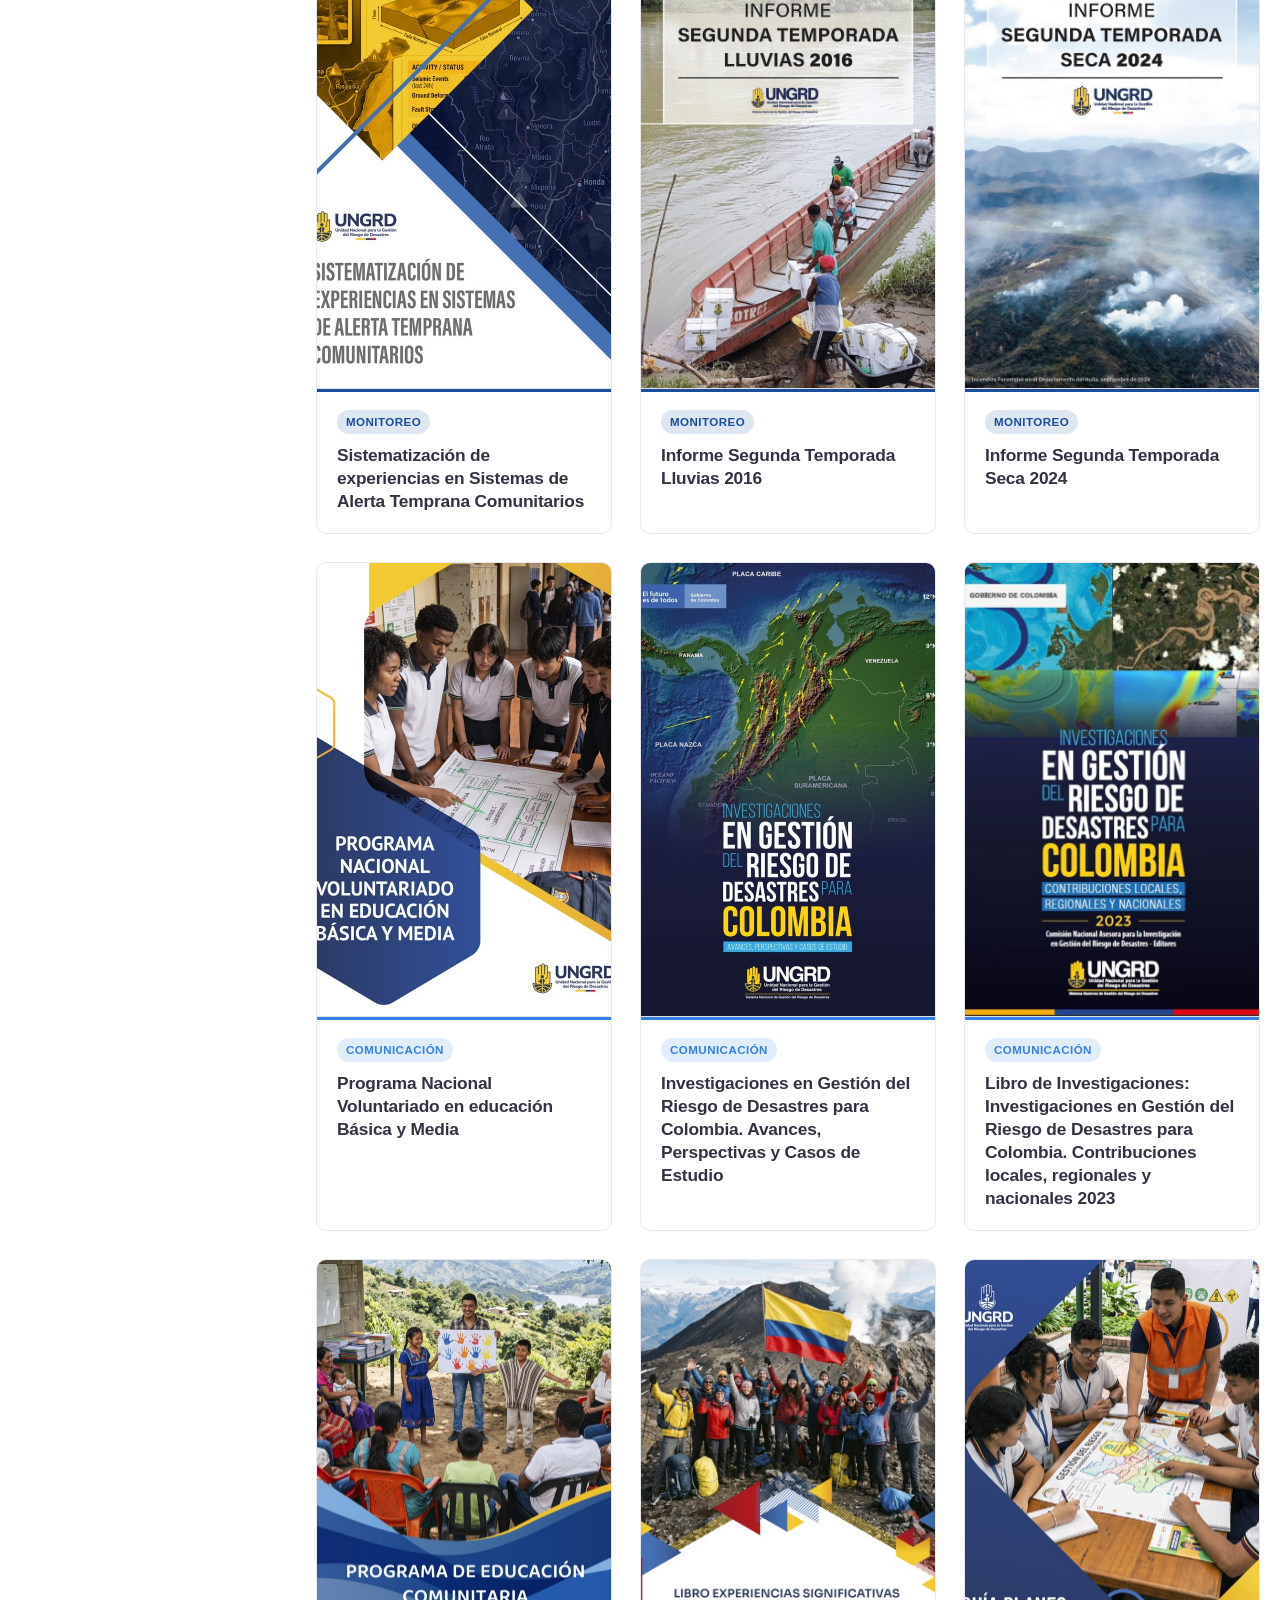
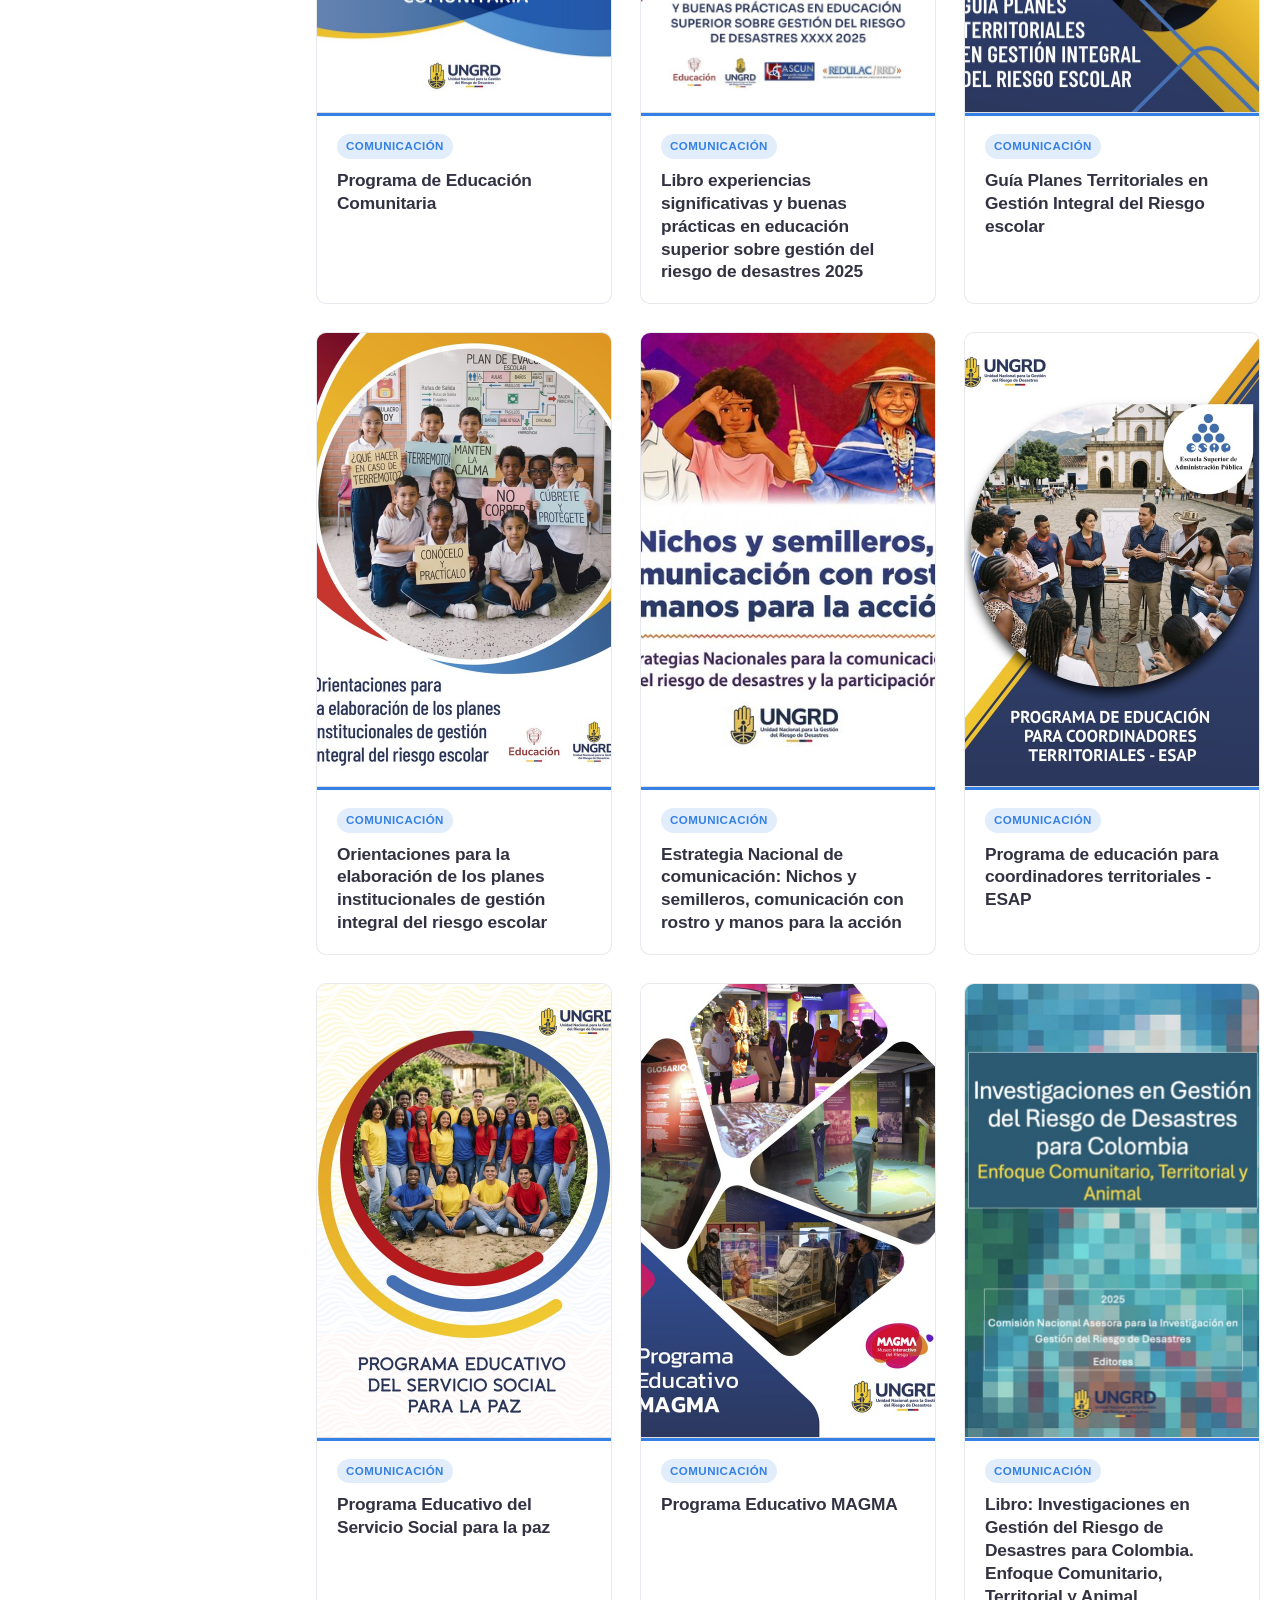
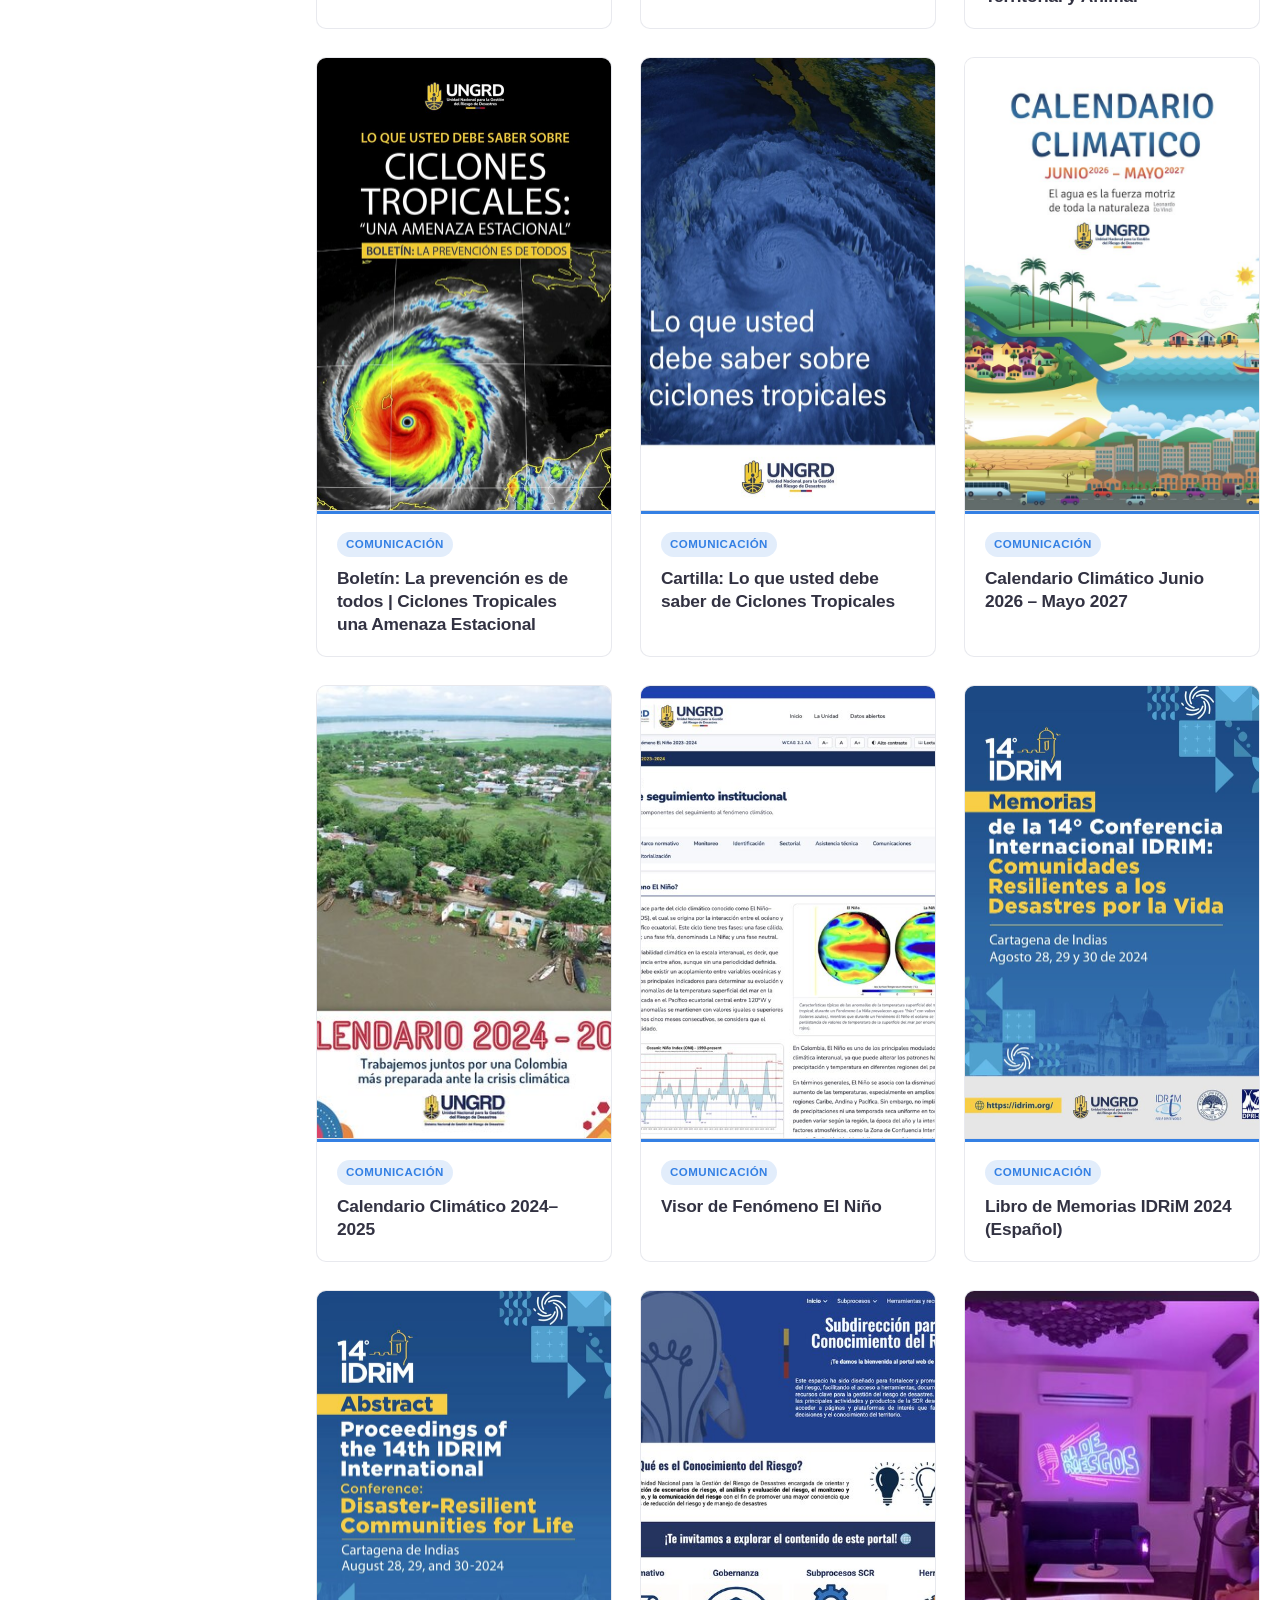
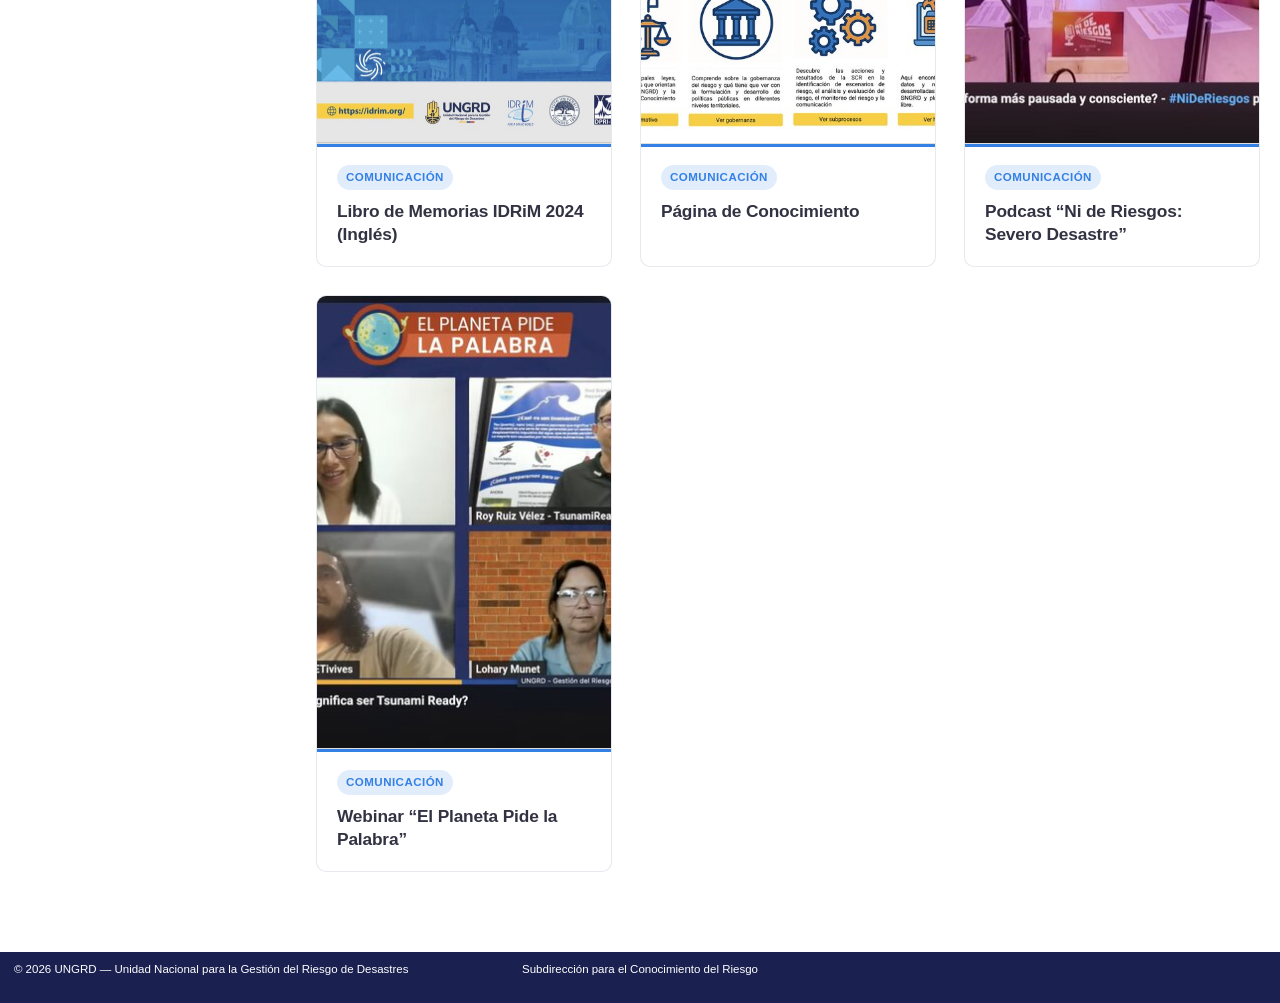
==== commit f03667ab: "Built site for gh-pages" ====
--- a/index.html
+++ b/index.html
@@ -46,9 +46,9 @@
 <link href="site_libs/quarto-html/quarto-syntax-highlighting-64a204ab8560d761af7679ceaba22944.css" rel="stylesheet" class="quarto-color-scheme-extra" id="quarto-text-highlighting-styles">
 <script src="site_libs/bootstrap/bootstrap.min.js"></script>
 <link href="site_libs/bootstrap/bootstrap-icons.css" rel="stylesheet">
-<link href="site_libs/bootstrap/bootstrap-42a3266fdbb43ebf86daa328b47b5552.min.css" rel="stylesheet" append-hash="true" class="quarto-color-scheme" id="quarto-bootstrap" data-mode="light">
-<link href="site_libs/bootstrap/bootstrap-dark-b878aa920753598d6e32b40b299dd98d.min.css" rel="stylesheet" append-hash="true" class="quarto-color-scheme quarto-color-alternate" id="quarto-bootstrap" data-mode="dark">
-<link href="site_libs/bootstrap/bootstrap-42a3266fdbb43ebf86daa328b47b5552.min.css" rel="stylesheet" append-hash="true" class="quarto-color-scheme-extra" id="quarto-bootstrap" data-mode="light">
+<link href="site_libs/bootstrap/bootstrap-6c20fe99cde801963180f6a6bf9e1c23.min.css" rel="stylesheet" append-hash="true" class="quarto-color-scheme" id="quarto-bootstrap" data-mode="light">
+<link href="site_libs/bootstrap/bootstrap-dark-60cb46f187209220379073a20c955a43.min.css" rel="stylesheet" append-hash="true" class="quarto-color-scheme quarto-color-alternate" id="quarto-bootstrap" data-mode="dark">
+<link href="site_libs/bootstrap/bootstrap-6c20fe99cde801963180f6a6bf9e1c23.min.css" rel="stylesheet" append-hash="true" class="quarto-color-scheme-extra" id="quarto-bootstrap" data-mode="light">
 <script id="quarto-search-options" type="application/json">{
   "location": "navbar",
   "copy-button": false,
@@ -593,6 +593,22 @@
 
     <div class="catalog-main">
       <div class="catalog-grid" id="catalog-grid">
+      <a class="chapter-card topic-4" data-linea="comunicacion" data-tipo="informes" data-amenaza="transversal" data-anio="sin-fecha" href="https://drive.google.com/file/d/1UlvHfp8OvEyUnwp7lP6icivhhDwqUWOw/view?usp=drive_link" target="_blank" rel="noopener noreferrer">
+        <div class="chapter-card-image"><img src="images/cards/juntanzas-cuidar-vida.jpg" alt="Juntanzas para Cuidar la Vida — Voces de los Territorios"></div>
+        <div class="chapter-card-content">
+          <span class="chapter-linea-tag">Comunicación</span>
+          <h4 class="chapter-title">Juntanzas para Cuidar la Vida<br>Voces de los Territorios</h4>
+        </div>
+      </a>
+
+      <a class="chapter-card topic-4" data-linea="comunicacion" data-tipo="informes" data-amenaza="transversal" data-anio="2026" href="https://drive.google.com/file/d/1fvOdaGll9rBJzlo6dJRL832RTbP0sI3B/view?usp=drive_link" target="_blank" rel="noopener noreferrer">
+        <div class="chapter-card-image"><img src="images/cards/territorios-resilientes.jpg" alt="Territorios Resilientes. La Fuerza De Nuestras Raíces Supera Cualquier Adversidad"></div>
+        <div class="chapter-card-content">
+          <span class="chapter-linea-tag">Comunicación</span>
+          <h4 class="chapter-title">Territorios Resilientes. La Fuerza De Nuestras Raíces Supera Cualquier Adversidad</h4>
+        </div>
+      </a>
+
       <div class="chapter-card topic-1" data-linea="identificacion" data-tipo="informes" data-amenaza="biosanitario" data-anio="sin-fecha">
         <div class="chapter-card-image"><img src="images/cards/biosanitario-marco-teorico.jpg" alt="Marco teórico de fenómenos amenazantes de origen biosanitario"></div>
         <div class="chapter-card-content">
@@ -921,13 +937,6 @@
         </div>
       </div>
 
-      <a class="chapter-card topic-4" data-linea="comunicacion" data-tipo="informes" data-amenaza="transversal" data-anio="2026" href="https://drive.google.com/file/d/1fvOdaGll9rBJzlo6dJRL832RTbP0sI3B/view?usp=drive_link" target="_blank" rel="noopener noreferrer">
-        <div class="chapter-card-image"><img src="images/cards/territorios-resilientes.jpg" alt="Territorios Resilientes. La Fuerza De Nuestras Raíces Supera Cualquier Adversidad"></div>
-        <div class="chapter-card-content">
-          <span class="chapter-linea-tag">Comunicación</span>
-          <h4 class="chapter-title">Territorios Resilientes. La Fuerza De Nuestras Raíces Supera Cualquier Adversidad</h4>
-        </div>
-      </a>
 
       <a class="chapter-card topic-4" data-linea="comunicacion" data-tipo="informes" data-amenaza="transversal" data-anio="2026" href="http://hdl.handle.net/20.500.11762/41778" target="_blank" rel="noopener noreferrer">
         <div class="chapter-card-image"><img src="images/cards/estrategia-comunicacion-nichos.jpg" alt="Estrategia Nacional de comunicación: Nichos y semilleros, comunicación con rostro y manos para la acción"></div>
@@ -1049,13 +1058,6 @@
         </div>
       </div>
 
-      <a class="chapter-card topic-4" data-linea="comunicacion" data-tipo="informes" data-amenaza="transversal" data-anio="sin-fecha" href="https://drive.google.com/file/d/1UlvHfp8OvEyUnwp7lP6icivhhDwqUWOw/view?usp=drive_link" target="_blank" rel="noopener noreferrer">
-        <div class="chapter-card-image"><img src="images/cards/juntanzas-cuidar-vida.jpg" alt="Juntanzas para Cuidar la Vida — Voces de los Territorios"></div>
-        <div class="chapter-card-content">
-          <span class="chapter-linea-tag">Comunicación</span>
-          <h4 class="chapter-title">Juntanzas para Cuidar la Vida<br>Voces de los Territorios</h4>
-        </div>
-      </a>
       
 </div>
       <p class="catalog-empty" id="catalog-empty" hidden="">
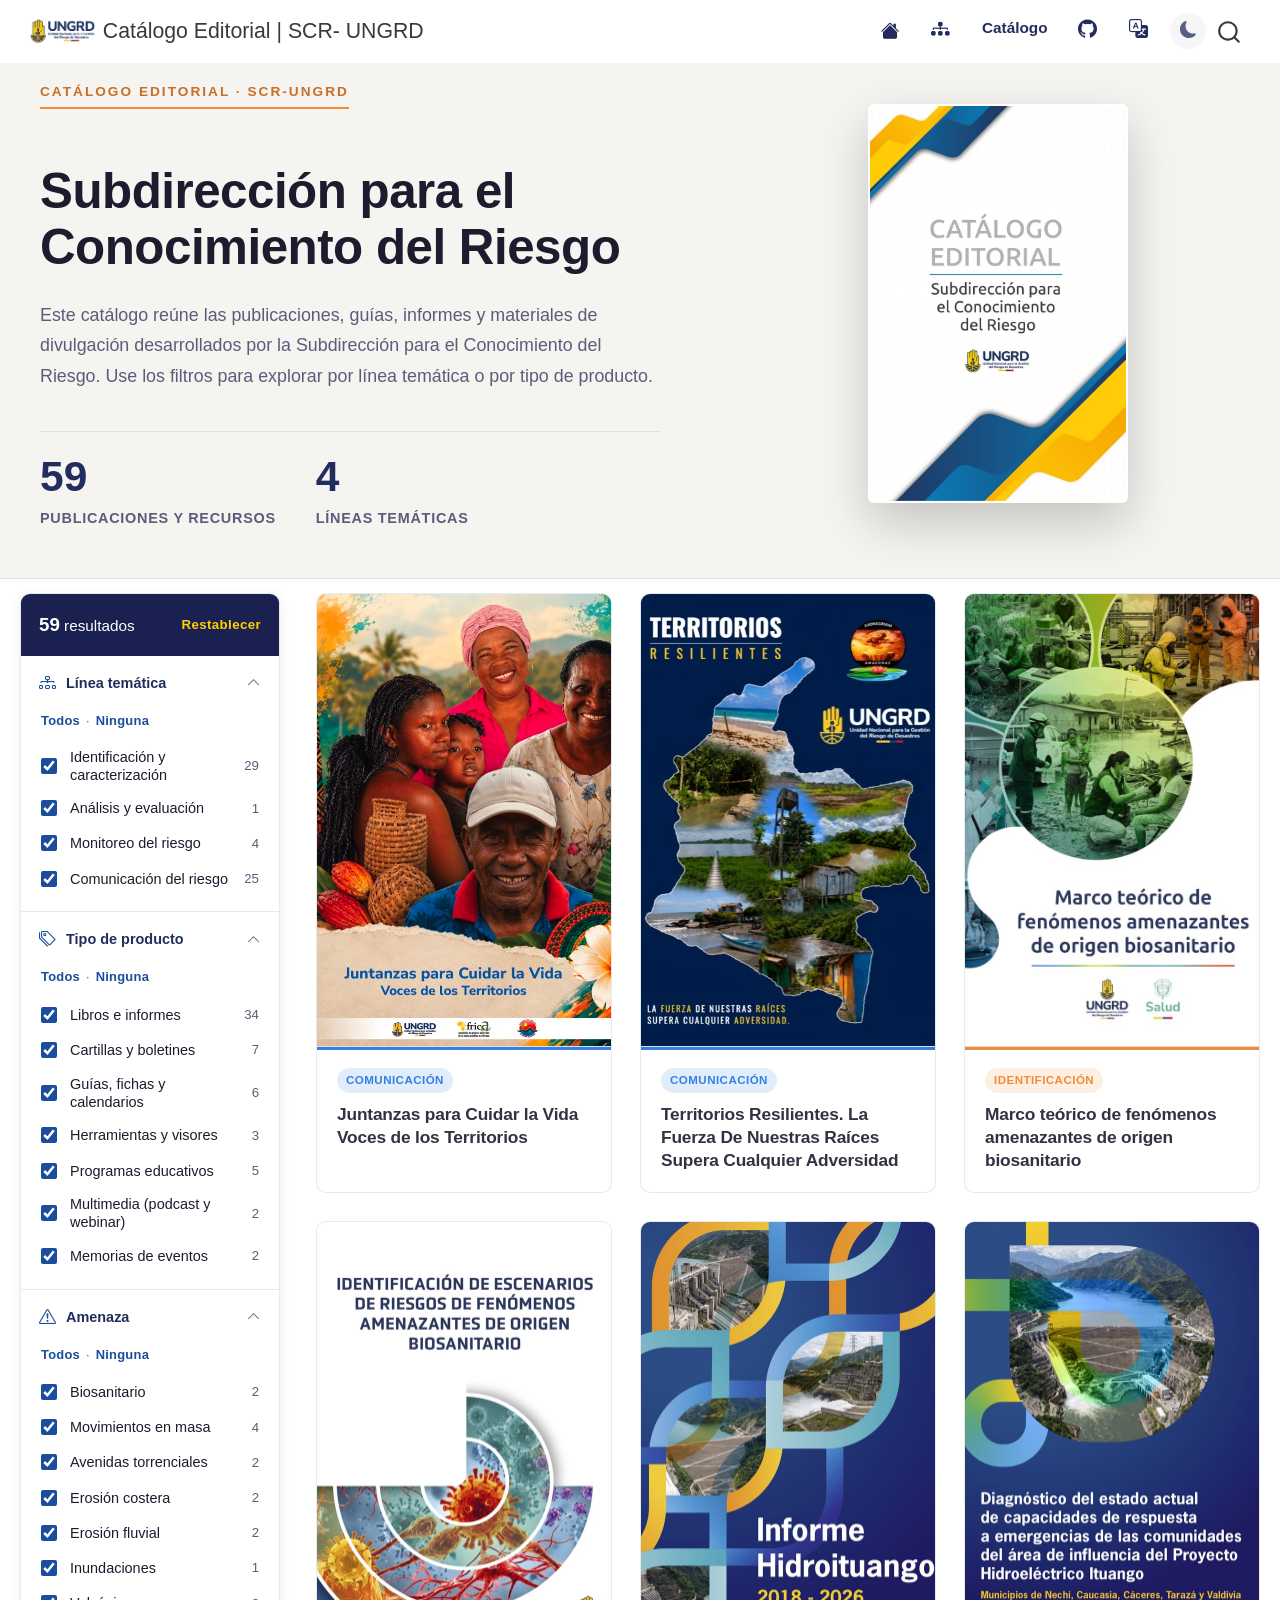
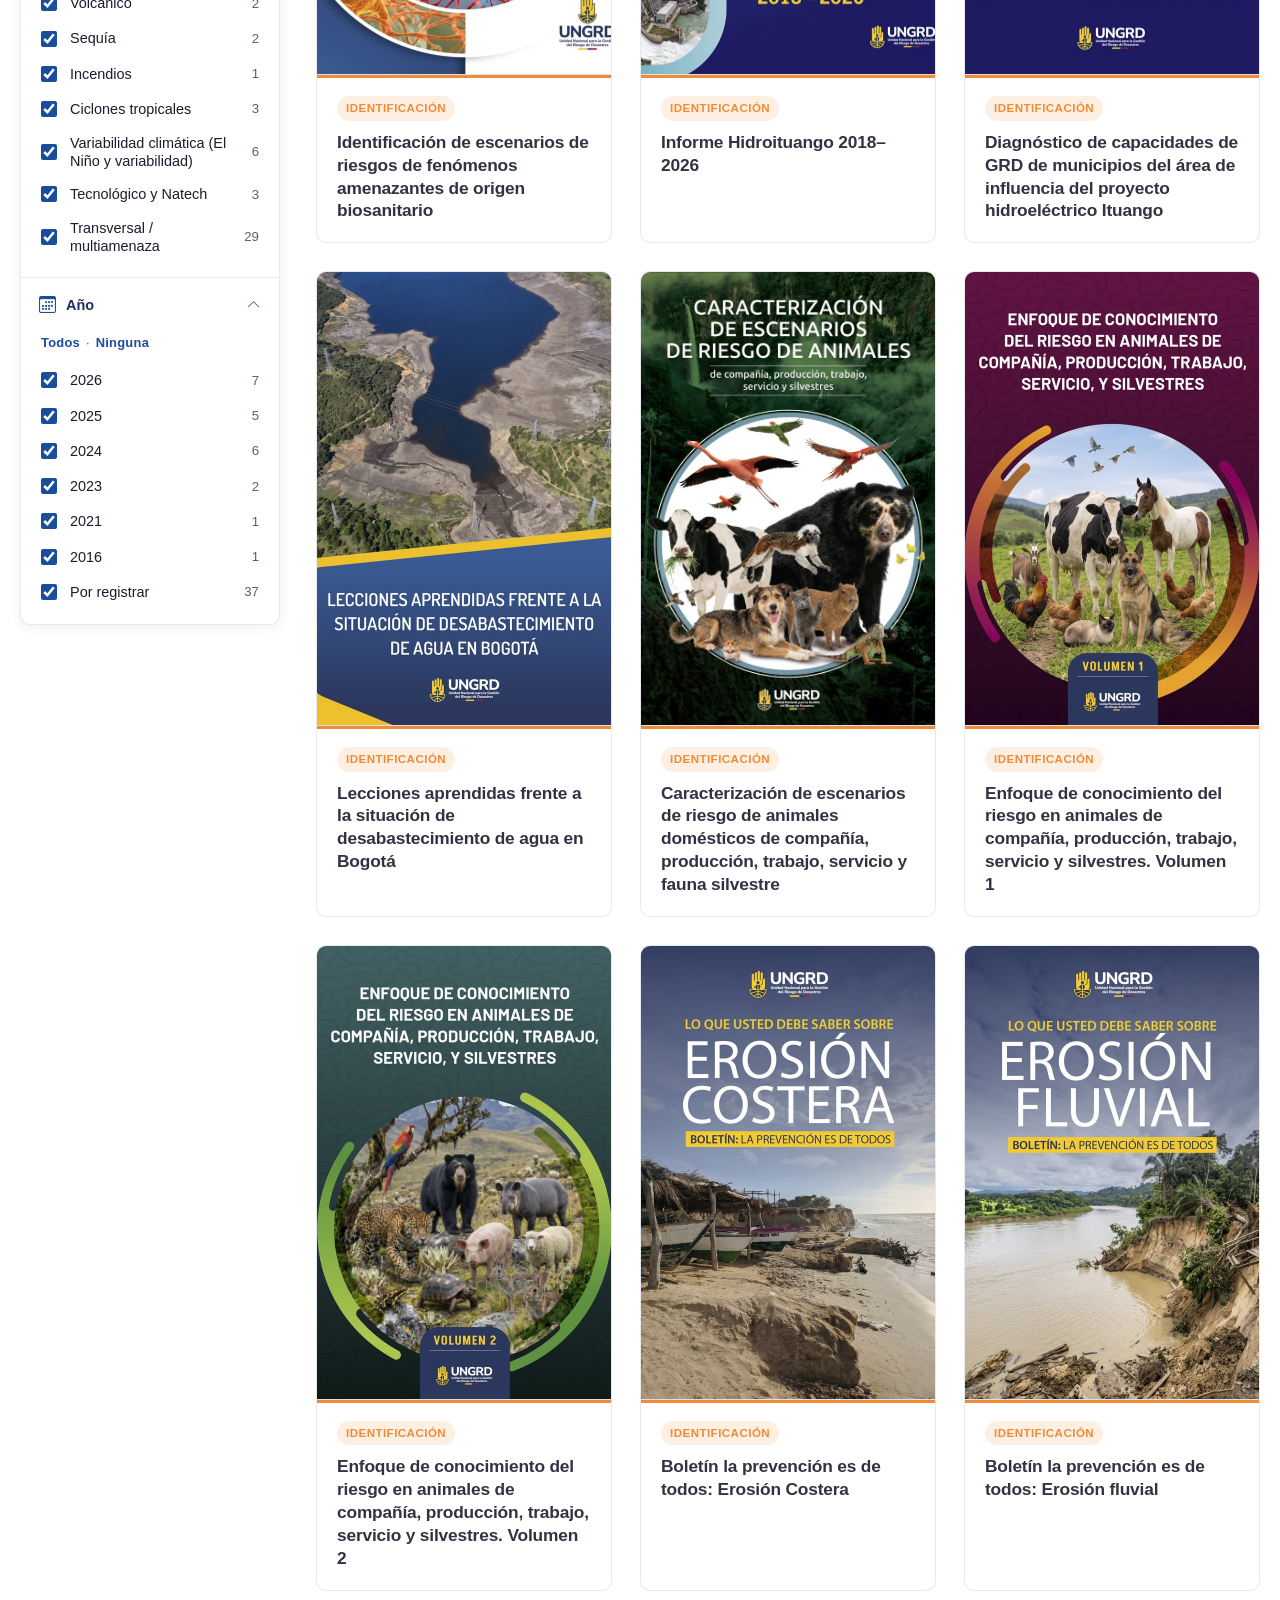
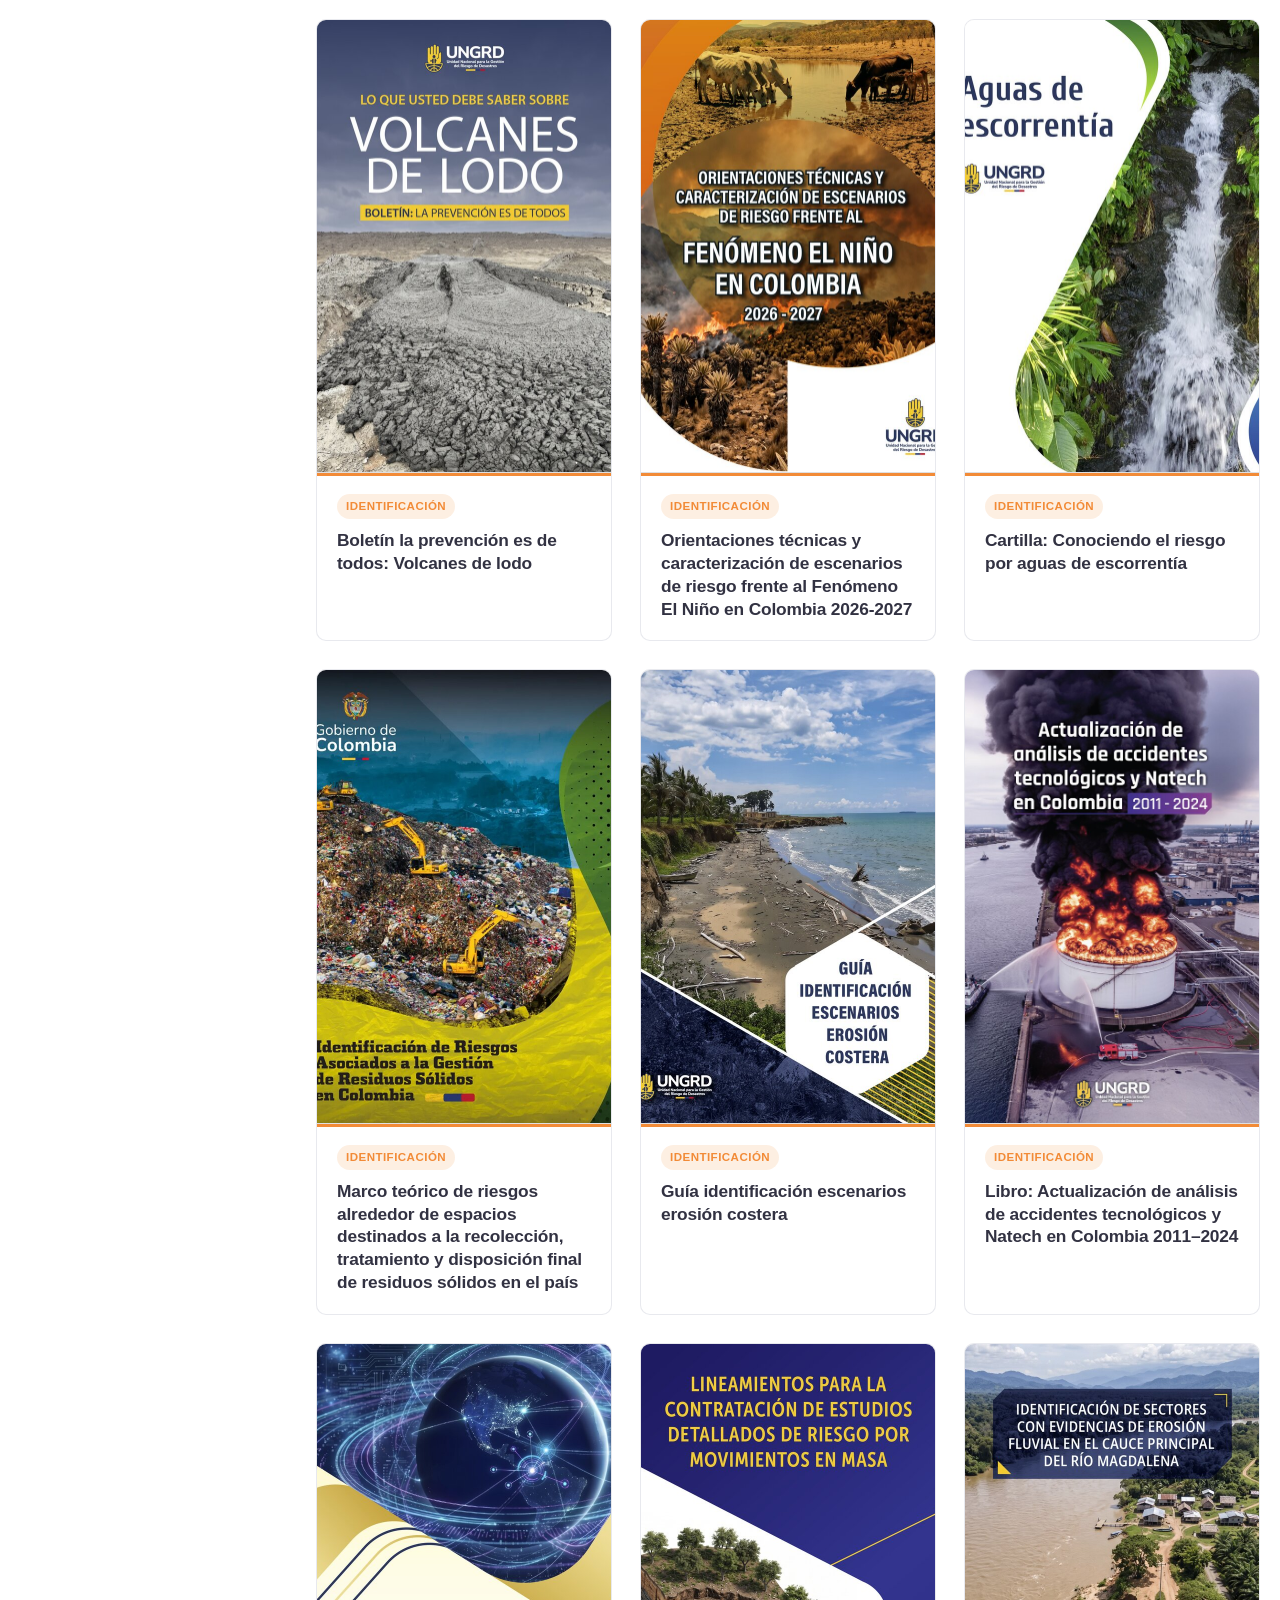
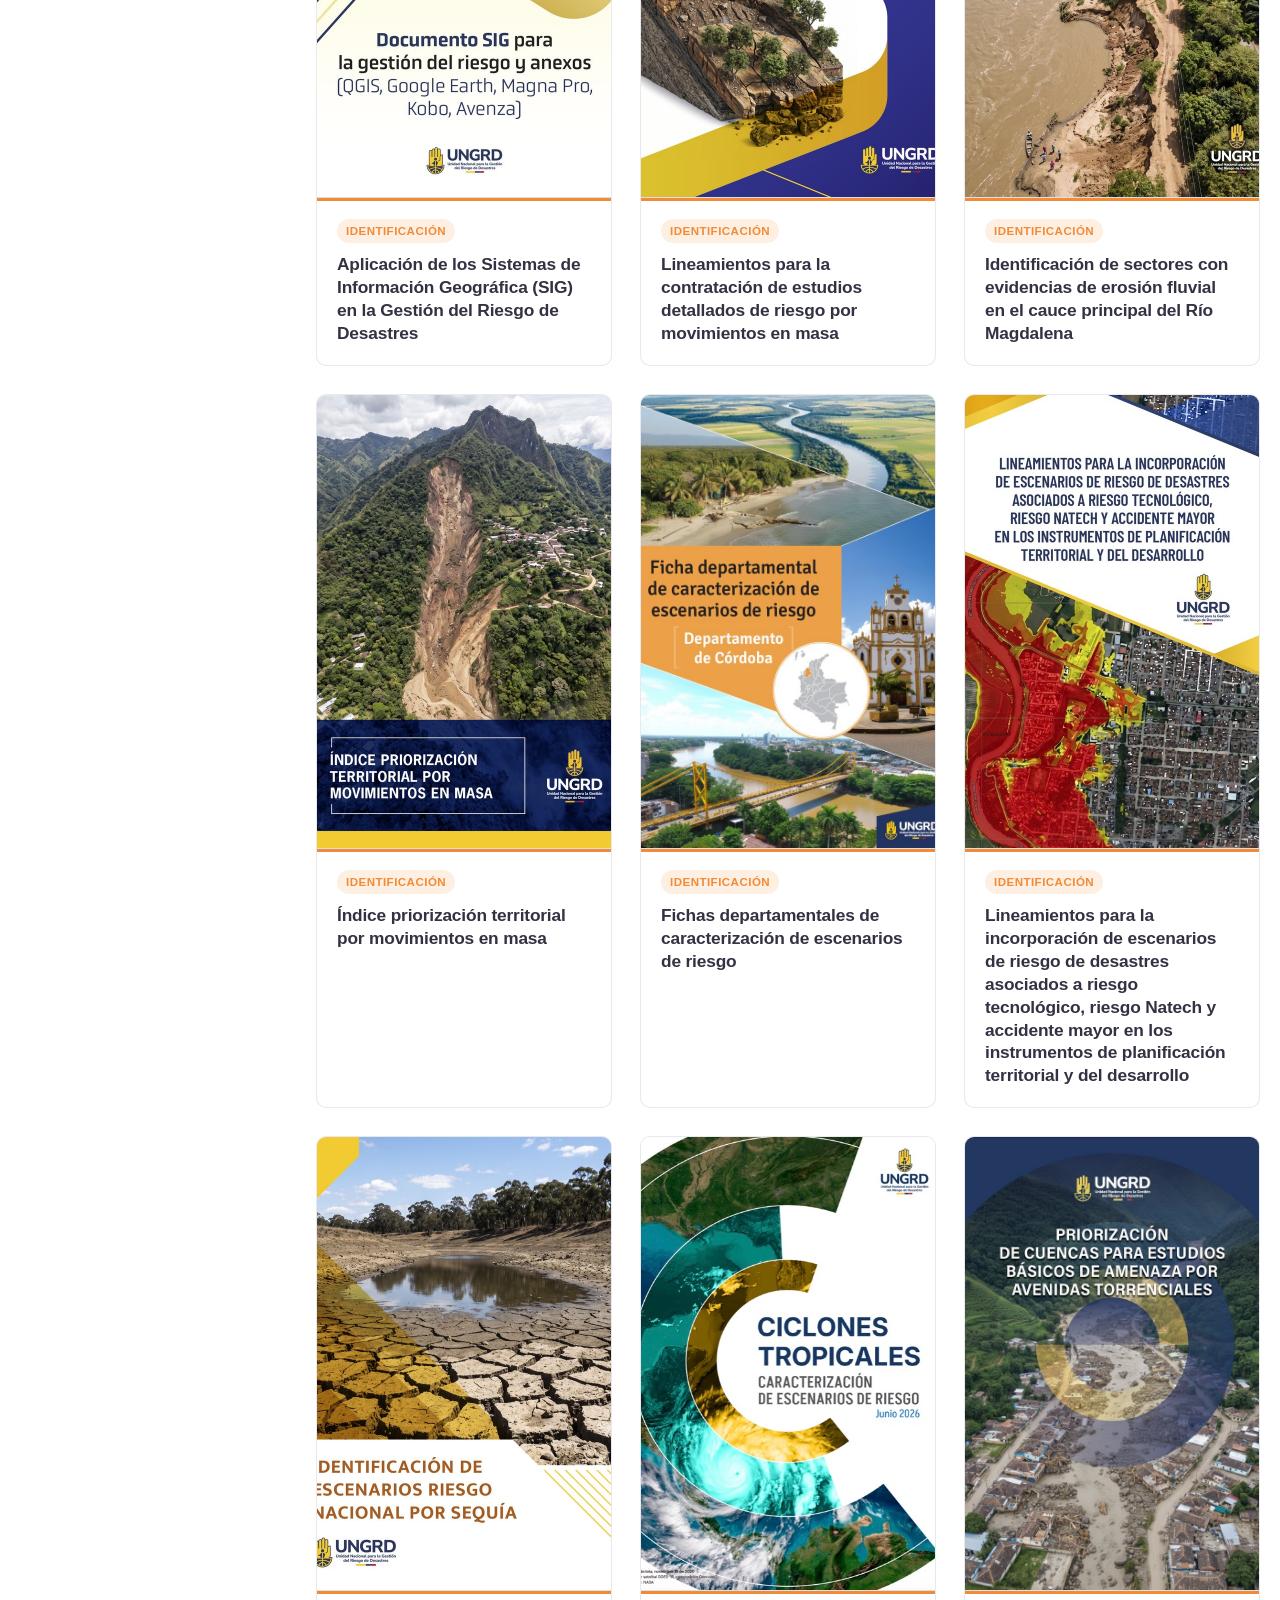
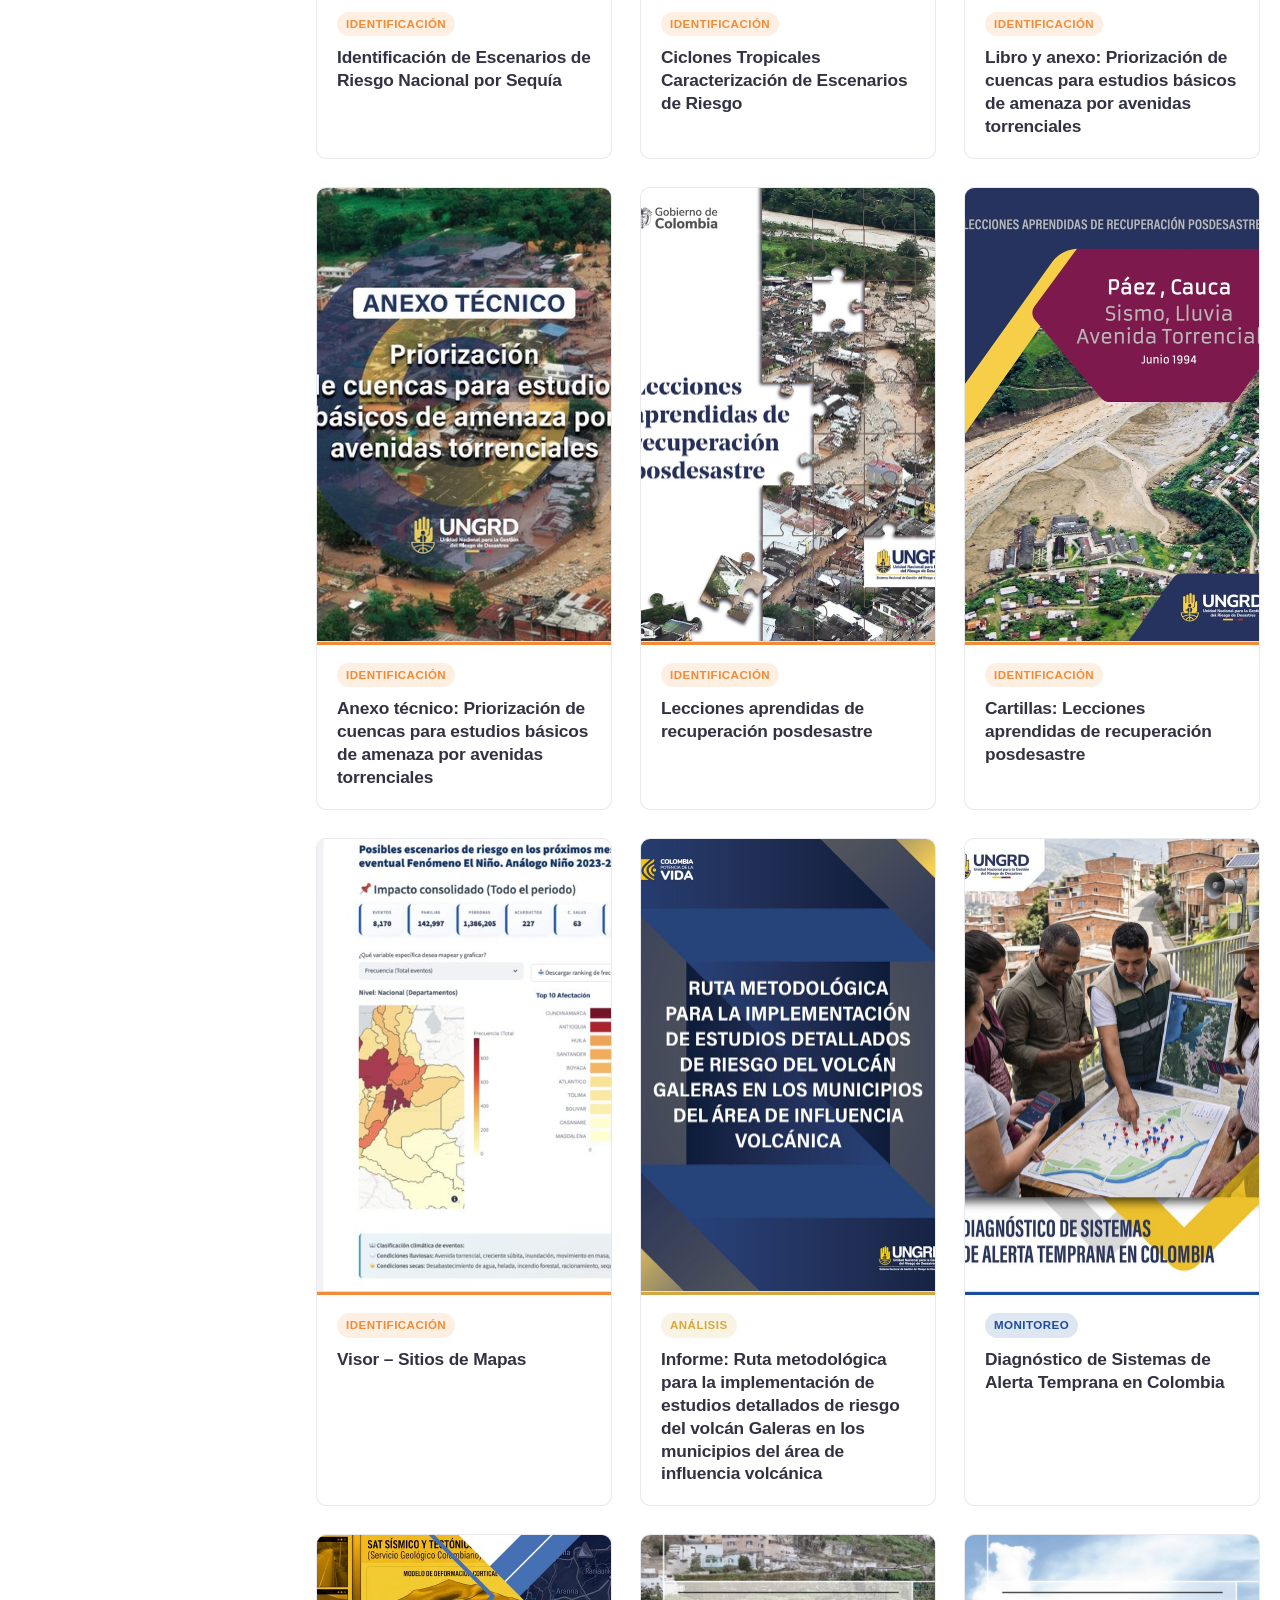
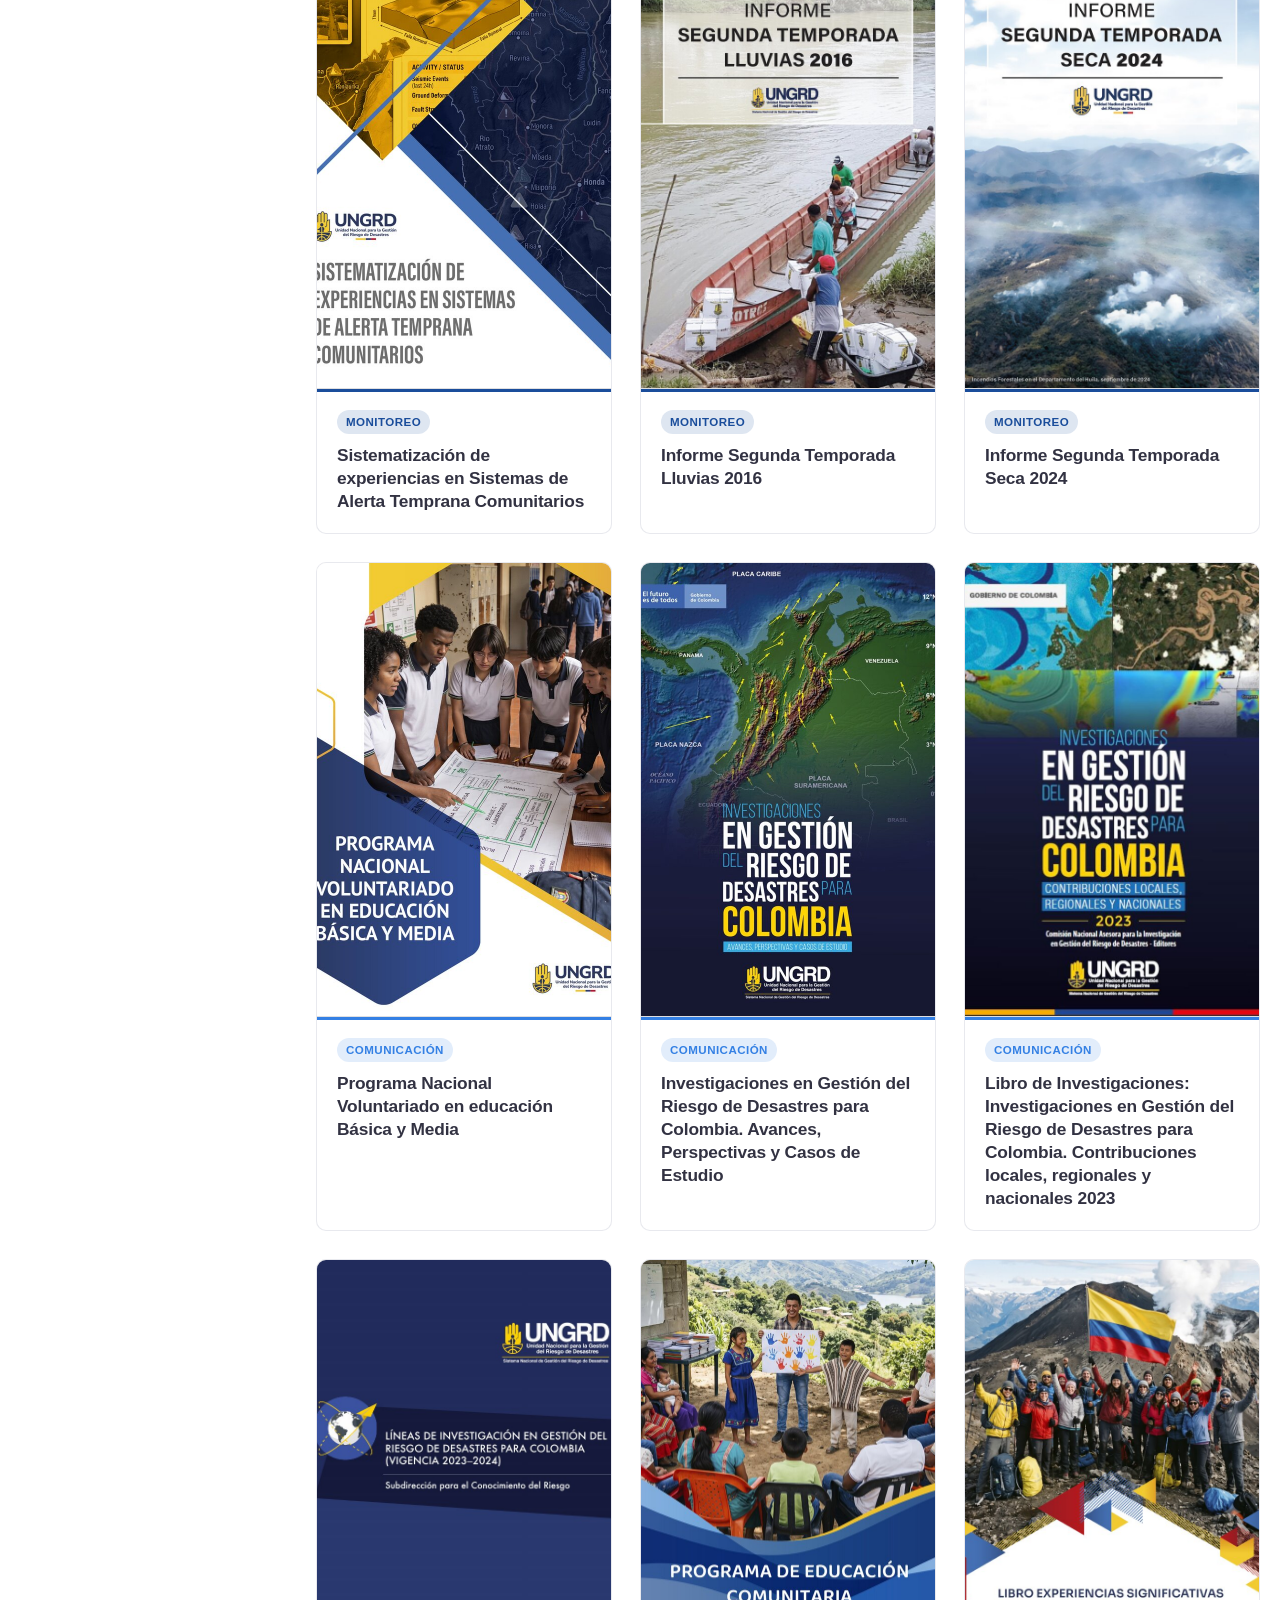
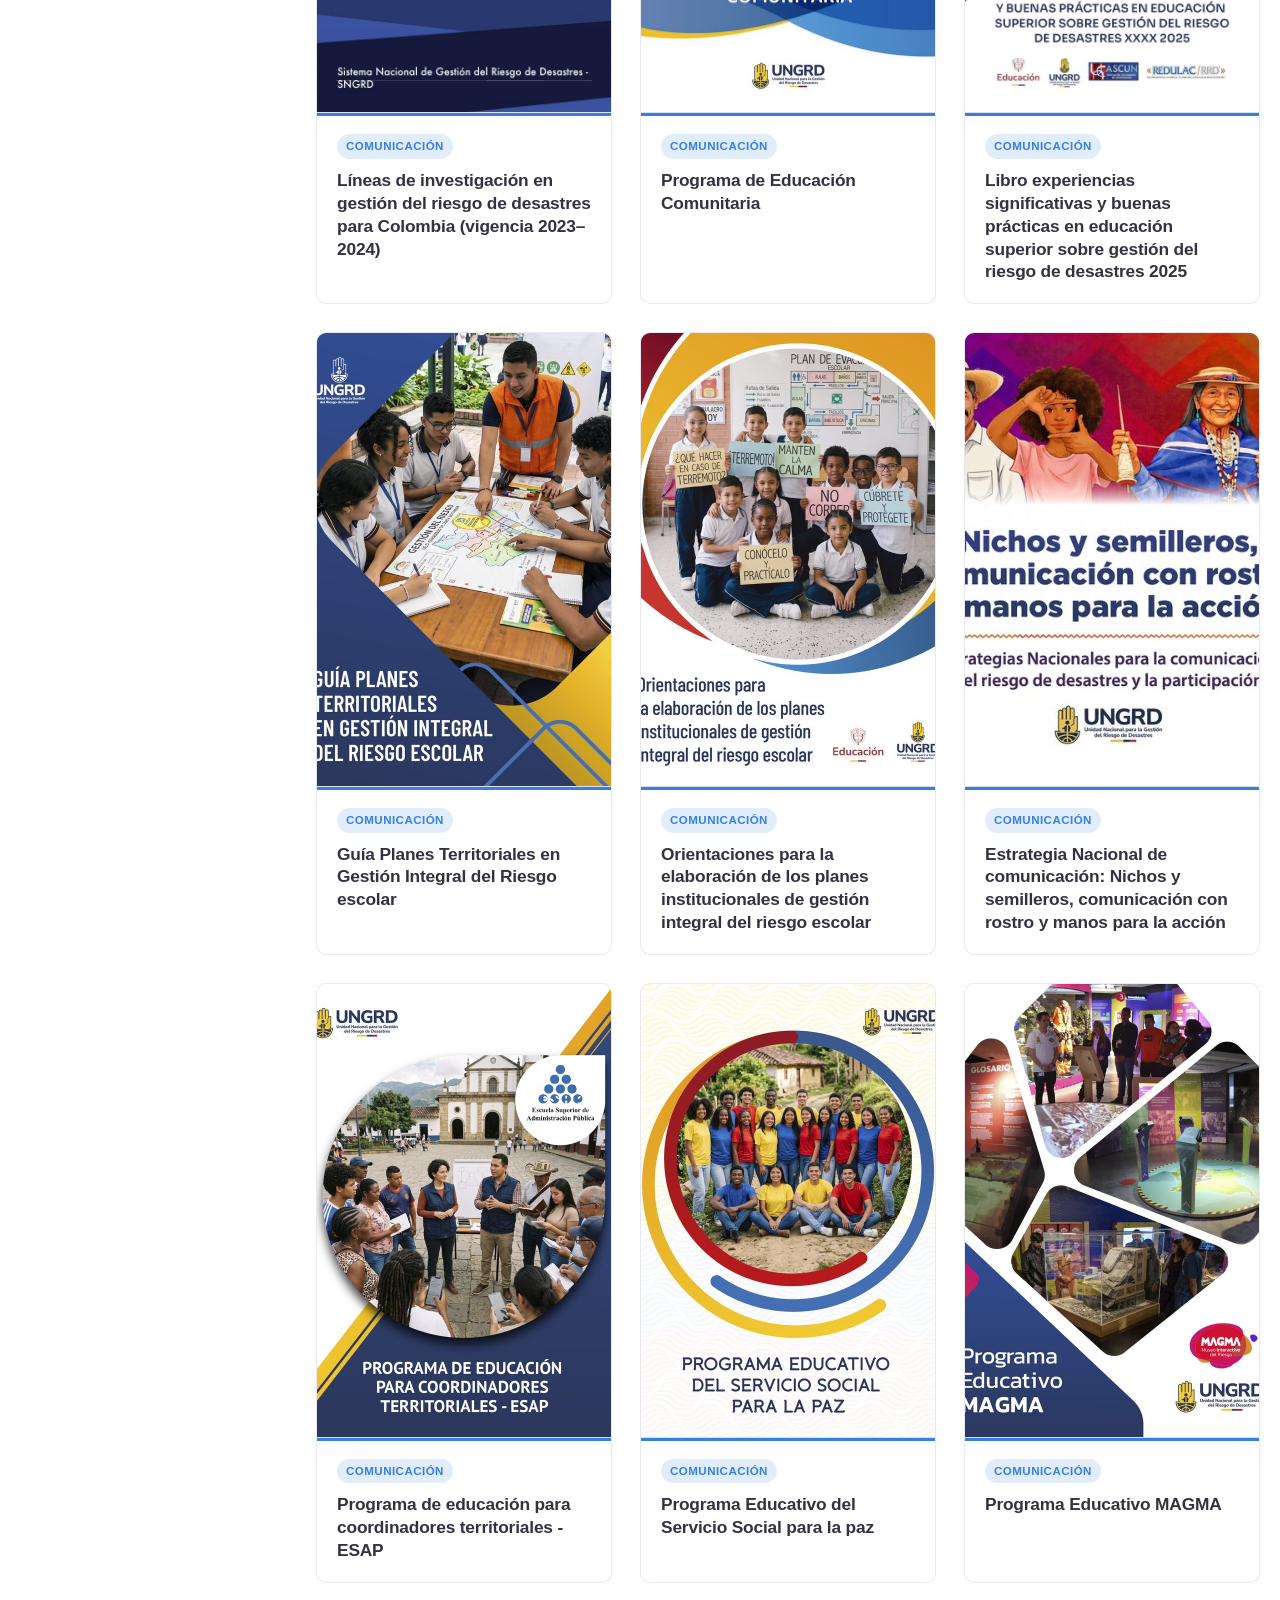
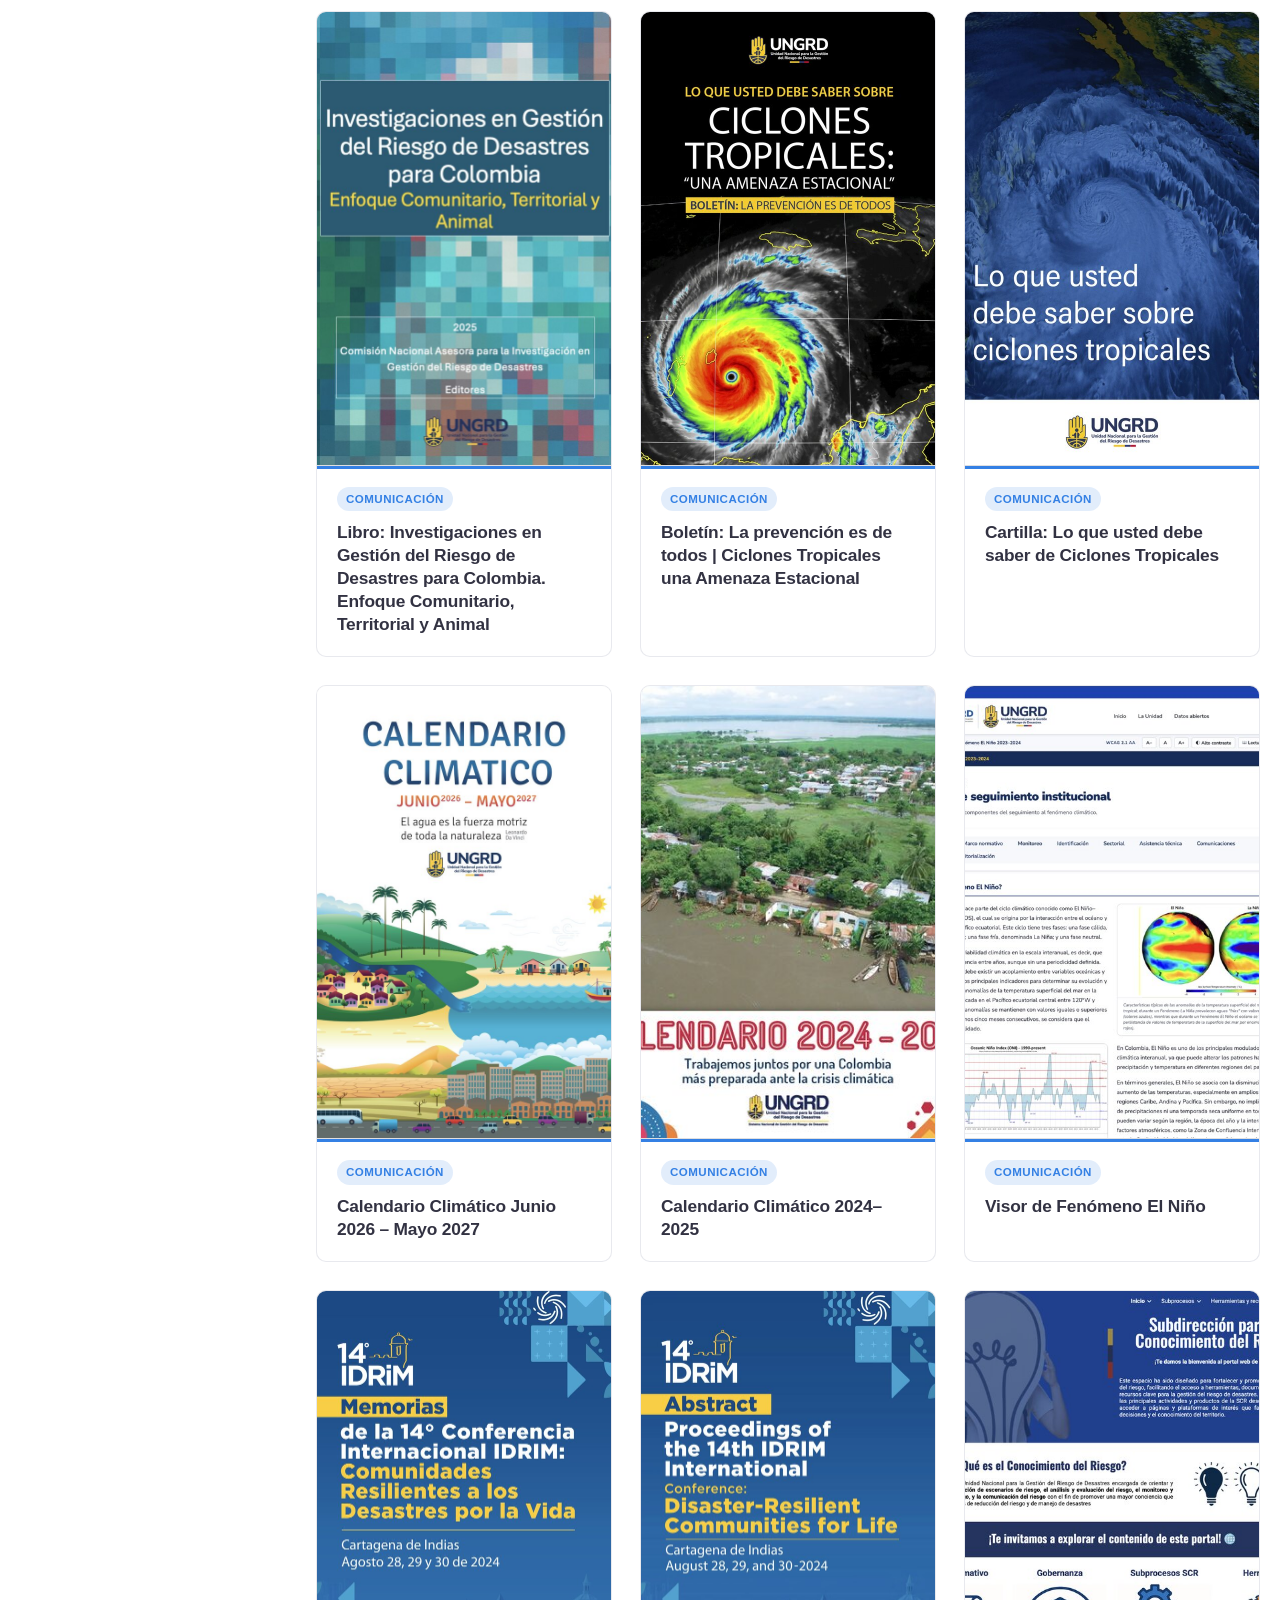
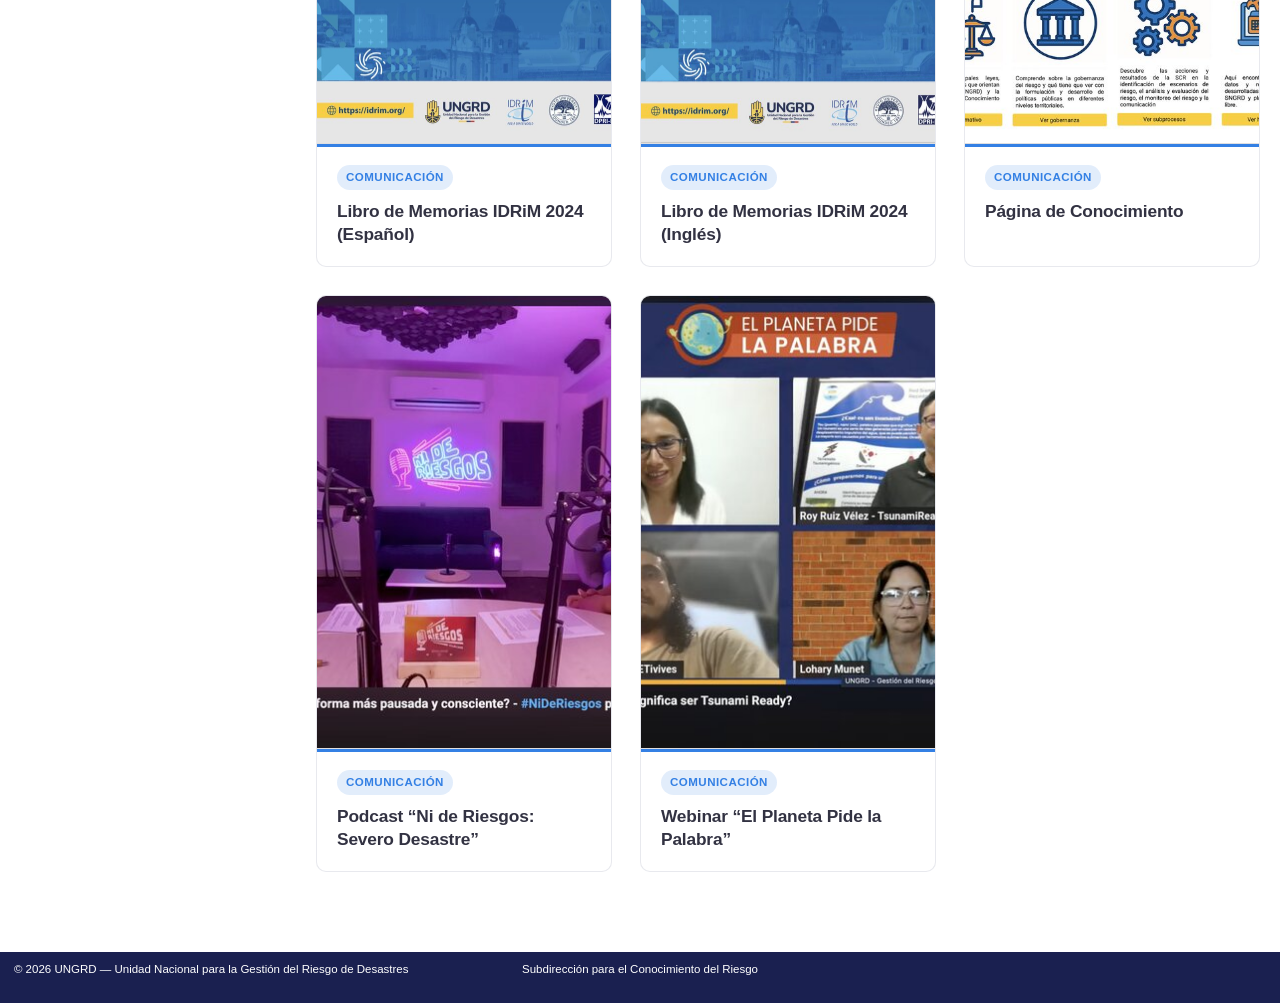
==== commit 47cd6943: "Built site for gh-pages" ====
--- a/index.html
+++ b/index.html
@@ -2,7 +2,7 @@
 <html xmlns="http://www.w3.org/1999/xhtml" lang="en" xml:lang="en"><head>
 
 <meta charset="utf-8">
-<meta name="generator" content="quarto-1.10.18">
+<meta name="generator" content="quarto-1.10.19">
 
 <meta name="viewport" content="width=device-width, initial-scale=1.0, user-scalable=yes">
 
@@ -41,14 +41,14 @@
 <script src="site_libs/quarto-html/popper.min.js"></script>
 <script src="site_libs/quarto-html/tippy.umd.min.js"></script>
 <link href="site_libs/quarto-html/tippy.css" rel="stylesheet">
-<link href="site_libs/quarto-html/quarto-syntax-highlighting-64a204ab8560d761af7679ceaba22944.css" rel="stylesheet" class="quarto-color-scheme" id="quarto-text-highlighting-styles">
-<link href="site_libs/quarto-html/quarto-syntax-highlighting-dark-b85bc7c33db8c58e0ec93c3465666fed.css" rel="stylesheet" class="quarto-color-scheme quarto-color-alternate" id="quarto-text-highlighting-styles">
-<link href="site_libs/quarto-html/quarto-syntax-highlighting-64a204ab8560d761af7679ceaba22944.css" rel="stylesheet" class="quarto-color-scheme-extra" id="quarto-text-highlighting-styles">
+<link href="site_libs/quarto-html/quarto-syntax-highlighting-bf27225e3a48a9273f3daa8f8e829971.css" rel="stylesheet" class="quarto-color-scheme" id="quarto-text-highlighting-styles">
+<link href="site_libs/quarto-html/quarto-syntax-highlighting-dark-b626d73c4c936ccc3cb08be7d45d1df6.css" rel="stylesheet" class="quarto-color-scheme quarto-color-alternate" id="quarto-text-highlighting-styles">
+<link href="site_libs/quarto-html/quarto-syntax-highlighting-bf27225e3a48a9273f3daa8f8e829971.css" rel="stylesheet" class="quarto-color-scheme-extra" id="quarto-text-highlighting-styles">
 <script src="site_libs/bootstrap/bootstrap.min.js"></script>
 <link href="site_libs/bootstrap/bootstrap-icons.css" rel="stylesheet">
-<link href="site_libs/bootstrap/bootstrap-6c20fe99cde801963180f6a6bf9e1c23.min.css" rel="stylesheet" append-hash="true" class="quarto-color-scheme" id="quarto-bootstrap" data-mode="light">
-<link href="site_libs/bootstrap/bootstrap-dark-60cb46f187209220379073a20c955a43.min.css" rel="stylesheet" append-hash="true" class="quarto-color-scheme quarto-color-alternate" id="quarto-bootstrap" data-mode="dark">
-<link href="site_libs/bootstrap/bootstrap-6c20fe99cde801963180f6a6bf9e1c23.min.css" rel="stylesheet" append-hash="true" class="quarto-color-scheme-extra" id="quarto-bootstrap" data-mode="light">
+<link href="site_libs/bootstrap/bootstrap-09040daf3749de2c9a24006ea6137b7d.min.css" rel="stylesheet" append-hash="true" class="quarto-color-scheme" id="quarto-bootstrap" data-mode="light">
+<link href="site_libs/bootstrap/bootstrap-dark-7845183dba0bbcfd217333706e951676.min.css" rel="stylesheet" append-hash="true" class="quarto-color-scheme quarto-color-alternate" id="quarto-bootstrap" data-mode="dark">
+<link href="site_libs/bootstrap/bootstrap-09040daf3749de2c9a24006ea6137b7d.min.css" rel="stylesheet" append-hash="true" class="quarto-color-scheme-extra" id="quarto-bootstrap" data-mode="light">
 <script id="quarto-search-options" type="application/json">{
   "location": "navbar",
   "copy-button": false,
@@ -345,7 +345,7 @@
       </p>
       <div class="nature-hero-stats">
         <div class="stat-item">
-          <span class="stat-num">58</span>
+          <span class="stat-num">59</span>
           <span class="stat-label">Publicaciones y recursos</span>
         </div>
         <div class="stat-item">
@@ -370,7 +370,7 @@
     <div class="catalog-sidebar-slot" id="catalog-sidebar-slot">
     <div class="catalog-sidebar" id="catalog-sidebar" role="complementary" aria-label="Filtros del catálogo">
       <div class="sidebar-results-bar">
-        <span><strong id="results-count">58</strong> resultados</span>
+        <span><strong id="results-count">59</strong> resultados</span>
         <button type="button" id="reset-filters" class="reset-filters-btn">Restablecer</button>
       </div>
 
@@ -404,7 +404,7 @@
         <label class="facet-option">
           <input type="checkbox" data-group="linea" value="comunicacion" checked="">
           <span class="facet-option-label">Comunicación del riesgo</span>
-          <span class="facet-count" data-count-for="linea:comunicacion">24</span>
+          <span class="facet-count" data-count-for="linea:comunicacion">25</span>
         </label>
         </div>
       </div>
@@ -424,7 +424,7 @@
         <label class="facet-option">
           <input type="checkbox" data-group="tipo" value="informes" checked="">
           <span class="facet-option-label">Libros e informes</span>
-          <span class="facet-count" data-count-for="tipo:informes">33</span>
+          <span class="facet-count" data-count-for="tipo:informes">34</span>
         </label>
         <label class="facet-option">
           <input type="checkbox" data-group="tipo" value="cartillas" checked="">
@@ -534,7 +534,7 @@
         <label class="facet-option">
           <input type="checkbox" data-group="amenaza" value="transversal" checked="">
           <span class="facet-option-label">Transversal / multiamenaza</span>
-          <span class="facet-count" data-count-for="amenaza:transversal">28</span>
+          <span class="facet-count" data-count-for="amenaza:transversal">29</span>
         </label>
         </div>
       </div>
@@ -569,7 +569,7 @@
         <label class="facet-option">
           <input type="checkbox" data-group="anio" value="2023" checked="">
           <span class="facet-option-label">2023</span>
-          <span class="facet-count" data-count-for="anio:2023">1</span>
+          <span class="facet-count" data-count-for="anio:2023">2</span>
         </label>
         <label class="facet-option">
           <input type="checkbox" data-group="anio" value="2021" checked="">
@@ -902,6 +902,14 @@
         <div class="chapter-card-content">
           <span class="chapter-linea-tag">Comunicación</span>
           <h4 class="chapter-title">Libro de Investigaciones: Investigaciones en Gestión del Riesgo de Desastres para Colombia. Contribuciones locales, regionales y nacionales 2023</h4>
+        </div>
+      </a>
+
+      <a class="chapter-card topic-4" data-linea="comunicacion" data-tipo="informes" data-amenaza="transversal" data-anio="2023" href="https://drive.google.com/file/d/1eogQgMb3YdLU9PoFaggwZjMTlx5E4YgF/view?usp=sharing" target="_blank" rel="noopener noreferrer">
+        <div class="chapter-card-image"><img src="images/cards/lineas-investigacion-grd-2023.jpg" alt="Líneas de investigación en gestión del riesgo de desastres para Colombia (vigencia 2023–2024)"></div>
+        <div class="chapter-card-content">
+          <span class="chapter-linea-tag">Comunicación</span>
+          <h4 class="chapter-title">Líneas de investigación en gestión del riesgo de desastres para Colombia (vigencia 2023–2024)</h4>
         </div>
       </a>
 
--- a/site_libs/quarto-html/quarto-syntax-highlighting-bf27225e3a48a9273f3daa8f8e829971.css
+++ b/site_libs/quarto-html/quarto-syntax-highlighting-bf27225e3a48a9273f3daa8f8e829971.css
@@ -0,0 +1,236 @@
+/* quarto syntax highlight colors */
+:root {
+  --quarto-hl-ot-color: #003B4F;
+  --quarto-hl-at-color: #657422;
+  --quarto-hl-ss-color: #20794D;
+  --quarto-hl-an-color: #5E5E5E;
+  --quarto-hl-fu-color: #4758AB;
+  --quarto-hl-st-color: #20794D;
+  --quarto-hl-cf-color: #003B4F;
+  --quarto-hl-op-color: #5E5E5E;
+  --quarto-hl-er-color: #AD0000;
+  --quarto-hl-bn-color: #AD0000;
+  --quarto-hl-al-color: #AD0000;
+  --quarto-hl-va-color: #111111;
+  --quarto-hl-bu-color: inherit;
+  --quarto-hl-ex-color: inherit;
+  --quarto-hl-pp-color: #AD0000;
+  --quarto-hl-in-color: #5E5E5E;
+  --quarto-hl-vs-color: #20794D;
+  --quarto-hl-wa-color: #5E5E5E;
+  --quarto-hl-do-color: #5E5E5E;
+  --quarto-hl-im-color: #00769E;
+  --quarto-hl-ch-color: #20794D;
+  --quarto-hl-dt-color: #AD0000;
+  --quarto-hl-fl-color: #AD0000;
+  --quarto-hl-co-color: #5E5E5E;
+  --quarto-hl-cv-color: #5E5E5E;
+  --quarto-hl-cn-color: #8f5902;
+  --quarto-hl-sc-color: #5E5E5E;
+  --quarto-hl-dv-color: #AD0000;
+  --quarto-hl-kw-color: #003B4F;
+}
+
+/* other quarto variables */
+:root {
+  --quarto-font-monospace: SFMono-Regular, Menlo, Monaco, Consolas, "Liberation Mono", "Courier New", monospace;
+}
+
+/* syntax highlight based on Pandoc's rules */
+pre > code.sourceCode > span {
+  color: #003B4F;
+}
+
+code.sourceCode > span {
+  color: #003B4F;
+}
+
+div.sourceCode,
+div.sourceCode pre.sourceCode {
+  color: #003B4F;
+}
+
+/* Normal */
+code span {
+  color: #003B4F;
+}
+
+/* Alert */
+code span.al {
+  color: #AD0000;
+  font-style: inherit;
+}
+
+/* Annotation */
+code span.an {
+  color: #5E5E5E;
+  font-style: inherit;
+}
+
+/* Attribute */
+code span.at {
+  color: #657422;
+  font-style: inherit;
+}
+
+/* BaseN */
+code span.bn {
+  color: #AD0000;
+  font-style: inherit;
+}
+
+/* BuiltIn */
+code span.bu {
+  font-style: inherit;
+}
+
+/* ControlFlow */
+code span.cf {
+  color: #003B4F;
+  font-weight: bold;
+  font-style: inherit;
+}
+
+/* Char */
+code span.ch {
+  color: #20794D;
+  font-style: inherit;
+}
+
+/* Constant */
+code span.cn {
+  color: #8f5902;
+  font-style: inherit;
+}
+
+/* Comment */
+code span.co {
+  color: #5E5E5E;
+  font-style: inherit;
+}
+
+/* CommentVar */
+code span.cv {
+  color: #5E5E5E;
+  font-style: italic;
+}
+
+/* Documentation */
+code span.do {
+  color: #5E5E5E;
+  font-style: italic;
+}
+
+/* DataType */
+code span.dt {
+  color: #AD0000;
+  font-style: inherit;
+}
+
+/* DecVal */
+code span.dv {
+  color: #AD0000;
+  font-style: inherit;
+}
+
+/* Error */
+code span.er {
+  color: #AD0000;
+  font-style: inherit;
+}
+
+/* Extension */
+code span.ex {
+  font-style: inherit;
+}
+
+/* Float */
+code span.fl {
+  color: #AD0000;
+  font-style: inherit;
+}
+
+/* Function */
+code span.fu {
+  color: #4758AB;
+  font-style: inherit;
+}
+
+/* Import */
+code span.im {
+  color: #00769E;
+  font-style: inherit;
+}
+
+/* Information */
+code span.in {
+  color: #5E5E5E;
+  font-style: inherit;
+}
+
+/* Keyword */
+code span.kw {
+  color: #003B4F;
+  font-weight: bold;
+  font-style: inherit;
+}
+
+/* Operator */
+code span.op {
+  color: #5E5E5E;
+  font-style: inherit;
+}
+
+/* Other */
+code span.ot {
+  color: #003B4F;
+  font-style: inherit;
+}
+
+/* Preprocessor */
+code span.pp {
+  color: #AD0000;
+  font-style: inherit;
+}
+
+/* SpecialChar */
+code span.sc {
+  color: #5E5E5E;
+  font-style: inherit;
+}
+
+/* SpecialString */
+code span.ss {
+  color: #20794D;
+  font-style: inherit;
+}
+
+/* String */
+code span.st {
+  color: #20794D;
+  font-style: inherit;
+}
+
+/* Variable */
+code span.va {
+  color: #111111;
+  font-style: inherit;
+}
+
+/* VerbatimString */
+code span.vs {
+  color: #20794D;
+  font-style: inherit;
+}
+
+/* Warning */
+code span.wa {
+  color: #5E5E5E;
+  font-style: italic;
+}
+
+.prevent-inlining {
+  content: "</";
+}
+
+/*# sourceMappingURL=8be38f48d34c45af72792cbd699585e7.css.map */
--- a/site_libs/quarto-html/quarto-syntax-highlighting-dark-b626d73c4c936ccc3cb08be7d45d1df6.css
+++ b/site_libs/quarto-html/quarto-syntax-highlighting-dark-b626d73c4c936ccc3cb08be7d45d1df6.css
@@ -0,0 +1,219 @@
+/* quarto syntax highlight colors */
+:root {
+  --quarto-hl-al-color: #f07178;
+  --quarto-hl-an-color: #d4d0ab;
+  --quarto-hl-at-color: #00e0e0;
+  --quarto-hl-bn-color: #d4d0ab;
+  --quarto-hl-bu-color: #abe338;
+  --quarto-hl-ch-color: #abe338;
+  --quarto-hl-co-color: #f8f8f2;
+  --quarto-hl-cv-color: #ffd700;
+  --quarto-hl-cn-color: #ffd700;
+  --quarto-hl-cf-color: #ffa07a;
+  --quarto-hl-dt-color: #ffa07a;
+  --quarto-hl-dv-color: #d4d0ab;
+  --quarto-hl-do-color: #f8f8f2;
+  --quarto-hl-er-color: #f07178;
+  --quarto-hl-ex-color: #00e0e0;
+  --quarto-hl-fl-color: #d4d0ab;
+  --quarto-hl-fu-color: #ffa07a;
+  --quarto-hl-im-color: #abe338;
+  --quarto-hl-in-color: #d4d0ab;
+  --quarto-hl-kw-color: #ffa07a;
+  --quarto-hl-op-color: #ffa07a;
+  --quarto-hl-ot-color: #00e0e0;
+  --quarto-hl-pp-color: #dcc6e0;
+  --quarto-hl-re-color: #00e0e0;
+  --quarto-hl-sc-color: #abe338;
+  --quarto-hl-ss-color: #abe338;
+  --quarto-hl-st-color: #abe338;
+  --quarto-hl-va-color: #00e0e0;
+  --quarto-hl-vs-color: #abe338;
+  --quarto-hl-wa-color: #dcc6e0;
+}
+
+/* other quarto variables */
+:root {
+  --quarto-font-monospace: SFMono-Regular, Menlo, Monaco, Consolas, "Liberation Mono", "Courier New", monospace;
+}
+
+/* syntax highlight based on Pandoc's rules */
+pre > code.sourceCode > span {
+  color: #f8f8f2;
+}
+
+code.sourceCode > span {
+  color: #f8f8f2;
+}
+
+div.sourceCode,
+div.sourceCode pre.sourceCode {
+  color: #f8f8f2;
+}
+
+/* Normal */
+code span {
+  color: #f8f8f2;
+}
+
+/* Alert */
+code span.al {
+  color: #f07178;
+}
+
+/* Annotation */
+code span.an {
+  color: #d4d0ab;
+}
+
+/* Attribute */
+code span.at {
+  color: #00e0e0;
+}
+
+/* BaseN */
+code span.bn {
+  color: #d4d0ab;
+}
+
+/* BuiltIn */
+code span.bu {
+  color: #abe338;
+}
+
+/* ControlFlow */
+code span.cf {
+  font-weight: bold;
+  color: #ffa07a;
+}
+
+/* Char */
+code span.ch {
+  color: #abe338;
+}
+
+/* Constant */
+code span.cn {
+  color: #ffd700;
+}
+
+/* Comment */
+code span.co {
+  font-style: italic;
+  color: #f8f8f2;
+}
+
+/* CommentVar */
+code span.cv {
+  color: #ffd700;
+}
+
+/* Documentation */
+code span.do {
+  color: #f8f8f2;
+}
+
+/* DataType */
+code span.dt {
+  color: #ffa07a;
+}
+
+/* DecVal */
+code span.dv {
+  color: #d4d0ab;
+}
+
+/* Error */
+code span.er {
+  color: #f07178;
+  text-decoration: underline;
+}
+
+/* Extension */
+code span.ex {
+  font-weight: bold;
+  color: #00e0e0;
+}
+
+/* Float */
+code span.fl {
+  color: #d4d0ab;
+}
+
+/* Function */
+code span.fu {
+  color: #ffa07a;
+}
+
+/* Import */
+code span.im {
+  color: #abe338;
+}
+
+/* Information */
+code span.in {
+  color: #d4d0ab;
+}
+
+/* Keyword */
+code span.kw {
+  font-weight: bold;
+  color: #ffa07a;
+}
+
+/* Operator */
+code span.op {
+  color: #ffa07a;
+}
+
+/* Other */
+code span.ot {
+  color: #00e0e0;
+}
+
+/* Preprocessor */
+code span.pp {
+  color: #dcc6e0;
+}
+
+/* RegionMarker */
+code span.re {
+  background-color: #f8f8f2;
+  color: #00e0e0;
+}
+
+/* SpecialChar */
+code span.sc {
+  color: #abe338;
+}
+
+/* SpecialString */
+code span.ss {
+  color: #abe338;
+}
+
+/* String */
+code span.st {
+  color: #abe338;
+}
+
+/* Variable */
+code span.va {
+  color: #00e0e0;
+}
+
+/* VerbatimString */
+code span.vs {
+  color: #abe338;
+}
+
+/* Warning */
+code span.wa {
+  color: #dcc6e0;
+}
+
+.prevent-inlining {
+  content: "</";
+}
+
+/*# sourceMappingURL=a269c63e8167c3ae395728e86feb0848.css.map */
--- a/site_libs/quarto-html/quarto-syntax-highlighting-bf27225e3a48a9273f3daa8f8e829971.css
+++ b/site_libs/quarto-html/quarto-syntax-highlighting-bf27225e3a48a9273f3daa8f8e829971.css
@@ -0,0 +1,236 @@
+/* quarto syntax highlight colors */
+:root {
+  --quarto-hl-ot-color: #003B4F;
+  --quarto-hl-at-color: #657422;
+  --quarto-hl-ss-color: #20794D;
+  --quarto-hl-an-color: #5E5E5E;
+  --quarto-hl-fu-color: #4758AB;
+  --quarto-hl-st-color: #20794D;
+  --quarto-hl-cf-color: #003B4F;
+  --quarto-hl-op-color: #5E5E5E;
+  --quarto-hl-er-color: #AD0000;
+  --quarto-hl-bn-color: #AD0000;
+  --quarto-hl-al-color: #AD0000;
+  --quarto-hl-va-color: #111111;
+  --quarto-hl-bu-color: inherit;
+  --quarto-hl-ex-color: inherit;
+  --quarto-hl-pp-color: #AD0000;
+  --quarto-hl-in-color: #5E5E5E;
+  --quarto-hl-vs-color: #20794D;
+  --quarto-hl-wa-color: #5E5E5E;
+  --quarto-hl-do-color: #5E5E5E;
+  --quarto-hl-im-color: #00769E;
+  --quarto-hl-ch-color: #20794D;
+  --quarto-hl-dt-color: #AD0000;
+  --quarto-hl-fl-color: #AD0000;
+  --quarto-hl-co-color: #5E5E5E;
+  --quarto-hl-cv-color: #5E5E5E;
+  --quarto-hl-cn-color: #8f5902;
+  --quarto-hl-sc-color: #5E5E5E;
+  --quarto-hl-dv-color: #AD0000;
+  --quarto-hl-kw-color: #003B4F;
+}
+
+/* other quarto variables */
+:root {
+  --quarto-font-monospace: SFMono-Regular, Menlo, Monaco, Consolas, "Liberation Mono", "Courier New", monospace;
+}
+
+/* syntax highlight based on Pandoc's rules */
+pre > code.sourceCode > span {
+  color: #003B4F;
+}
+
+code.sourceCode > span {
+  color: #003B4F;
+}
+
+div.sourceCode,
+div.sourceCode pre.sourceCode {
+  color: #003B4F;
+}
+
+/* Normal */
+code span {
+  color: #003B4F;
+}
+
+/* Alert */
+code span.al {
+  color: #AD0000;
+  font-style: inherit;
+}
+
+/* Annotation */
+code span.an {
+  color: #5E5E5E;
+  font-style: inherit;
+}
+
+/* Attribute */
+code span.at {
+  color: #657422;
+  font-style: inherit;
+}
+
+/* BaseN */
+code span.bn {
+  color: #AD0000;
+  font-style: inherit;
+}
+
+/* BuiltIn */
+code span.bu {
+  font-style: inherit;
+}
+
+/* ControlFlow */
+code span.cf {
+  color: #003B4F;
+  font-weight: bold;
+  font-style: inherit;
+}
+
+/* Char */
+code span.ch {
+  color: #20794D;
+  font-style: inherit;
+}
+
+/* Constant */
+code span.cn {
+  color: #8f5902;
+  font-style: inherit;
+}
+
+/* Comment */
+code span.co {
+  color: #5E5E5E;
+  font-style: inherit;
+}
+
+/* CommentVar */
+code span.cv {
+  color: #5E5E5E;
+  font-style: italic;
+}
+
+/* Documentation */
+code span.do {
+  color: #5E5E5E;
+  font-style: italic;
+}
+
+/* DataType */
+code span.dt {
+  color: #AD0000;
+  font-style: inherit;
+}
+
+/* DecVal */
+code span.dv {
+  color: #AD0000;
+  font-style: inherit;
+}
+
+/* Error */
+code span.er {
+  color: #AD0000;
+  font-style: inherit;
+}
+
+/* Extension */
+code span.ex {
+  font-style: inherit;
+}
+
+/* Float */
+code span.fl {
+  color: #AD0000;
+  font-style: inherit;
+}
+
+/* Function */
+code span.fu {
+  color: #4758AB;
+  font-style: inherit;
+}
+
+/* Import */
+code span.im {
+  color: #00769E;
+  font-style: inherit;
+}
+
+/* Information */
+code span.in {
+  color: #5E5E5E;
+  font-style: inherit;
+}
+
+/* Keyword */
+code span.kw {
+  color: #003B4F;
+  font-weight: bold;
+  font-style: inherit;
+}
+
+/* Operator */
+code span.op {
+  color: #5E5E5E;
+  font-style: inherit;
+}
+
+/* Other */
+code span.ot {
+  color: #003B4F;
+  font-style: inherit;
+}
+
+/* Preprocessor */
+code span.pp {
+  color: #AD0000;
+  font-style: inherit;
+}
+
+/* SpecialChar */
+code span.sc {
+  color: #5E5E5E;
+  font-style: inherit;
+}
+
+/* SpecialString */
+code span.ss {
+  color: #20794D;
+  font-style: inherit;
+}
+
+/* String */
+code span.st {
+  color: #20794D;
+  font-style: inherit;
+}
+
+/* Variable */
+code span.va {
+  color: #111111;
+  font-style: inherit;
+}
+
+/* VerbatimString */
+code span.vs {
+  color: #20794D;
+  font-style: inherit;
+}
+
+/* Warning */
+code span.wa {
+  color: #5E5E5E;
+  font-style: italic;
+}
+
+.prevent-inlining {
+  content: "</";
+}
+
+/*# sourceMappingURL=8be38f48d34c45af72792cbd699585e7.css.map */
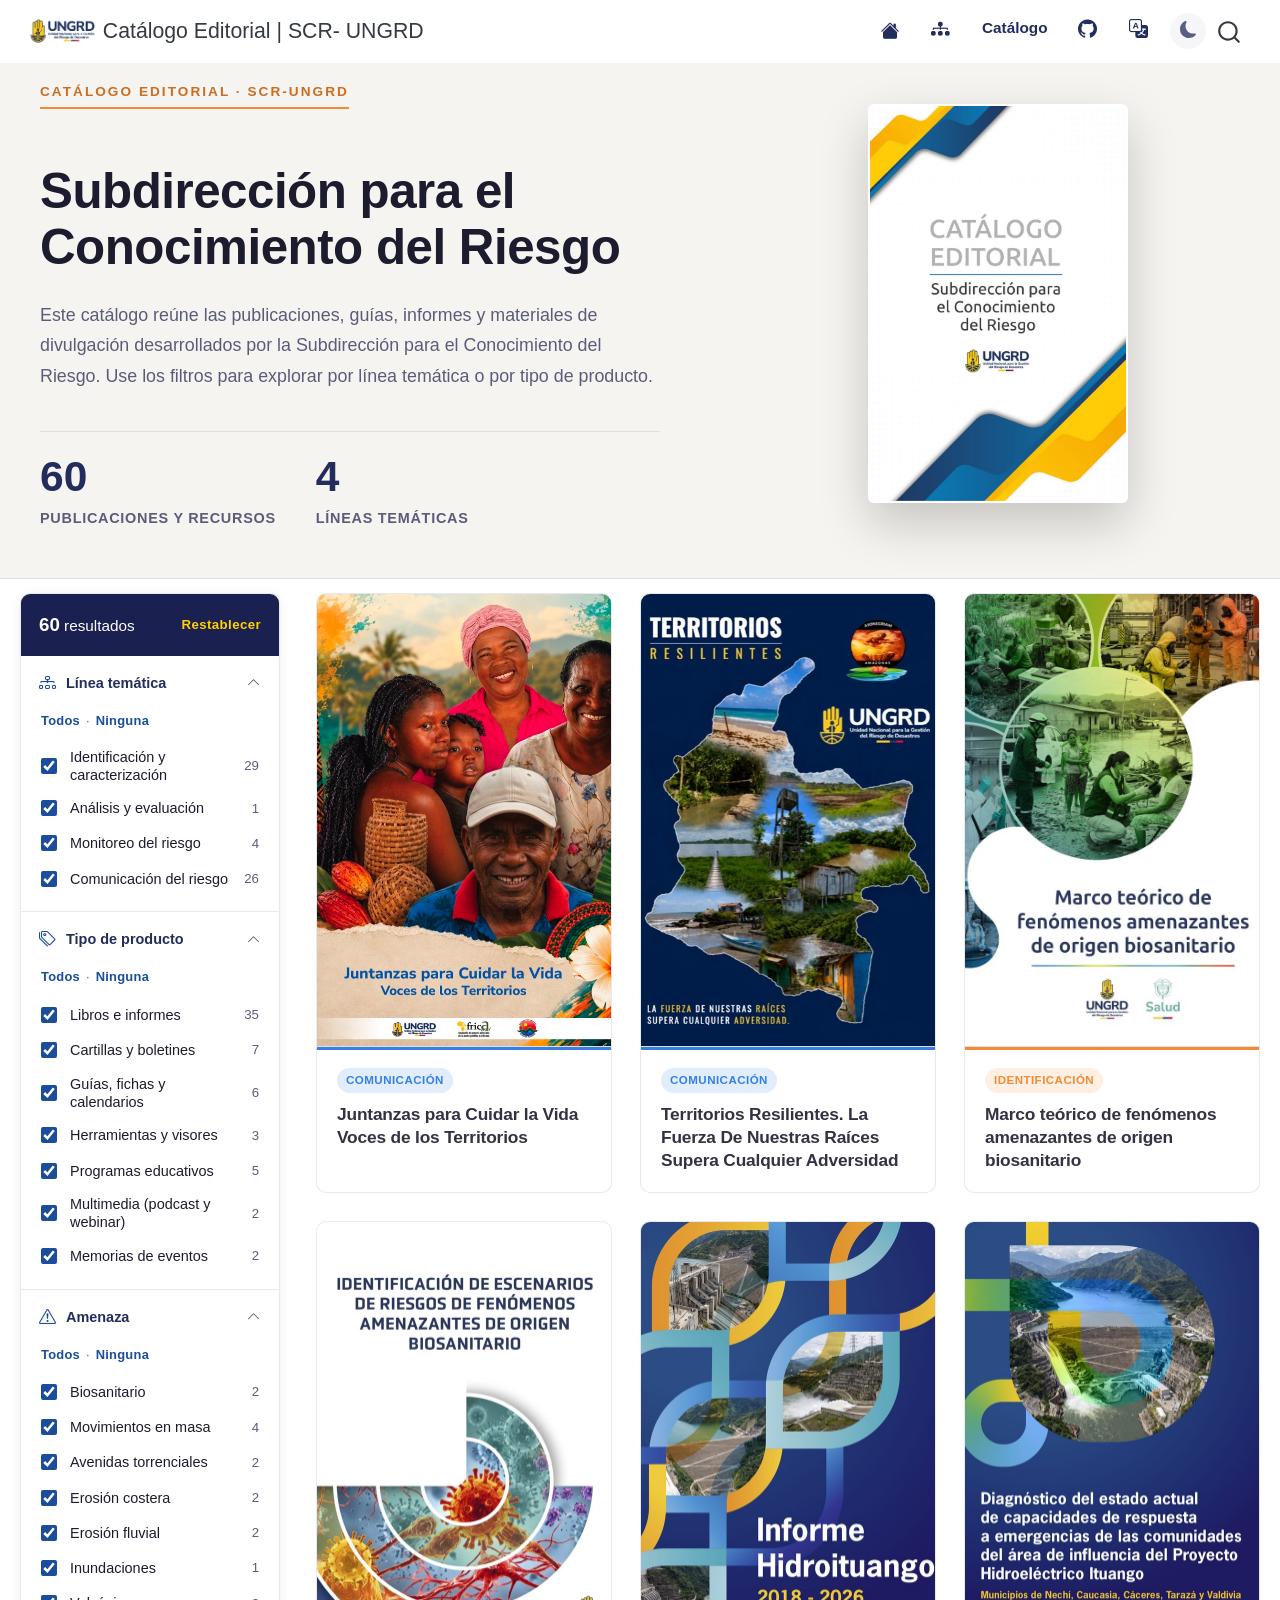
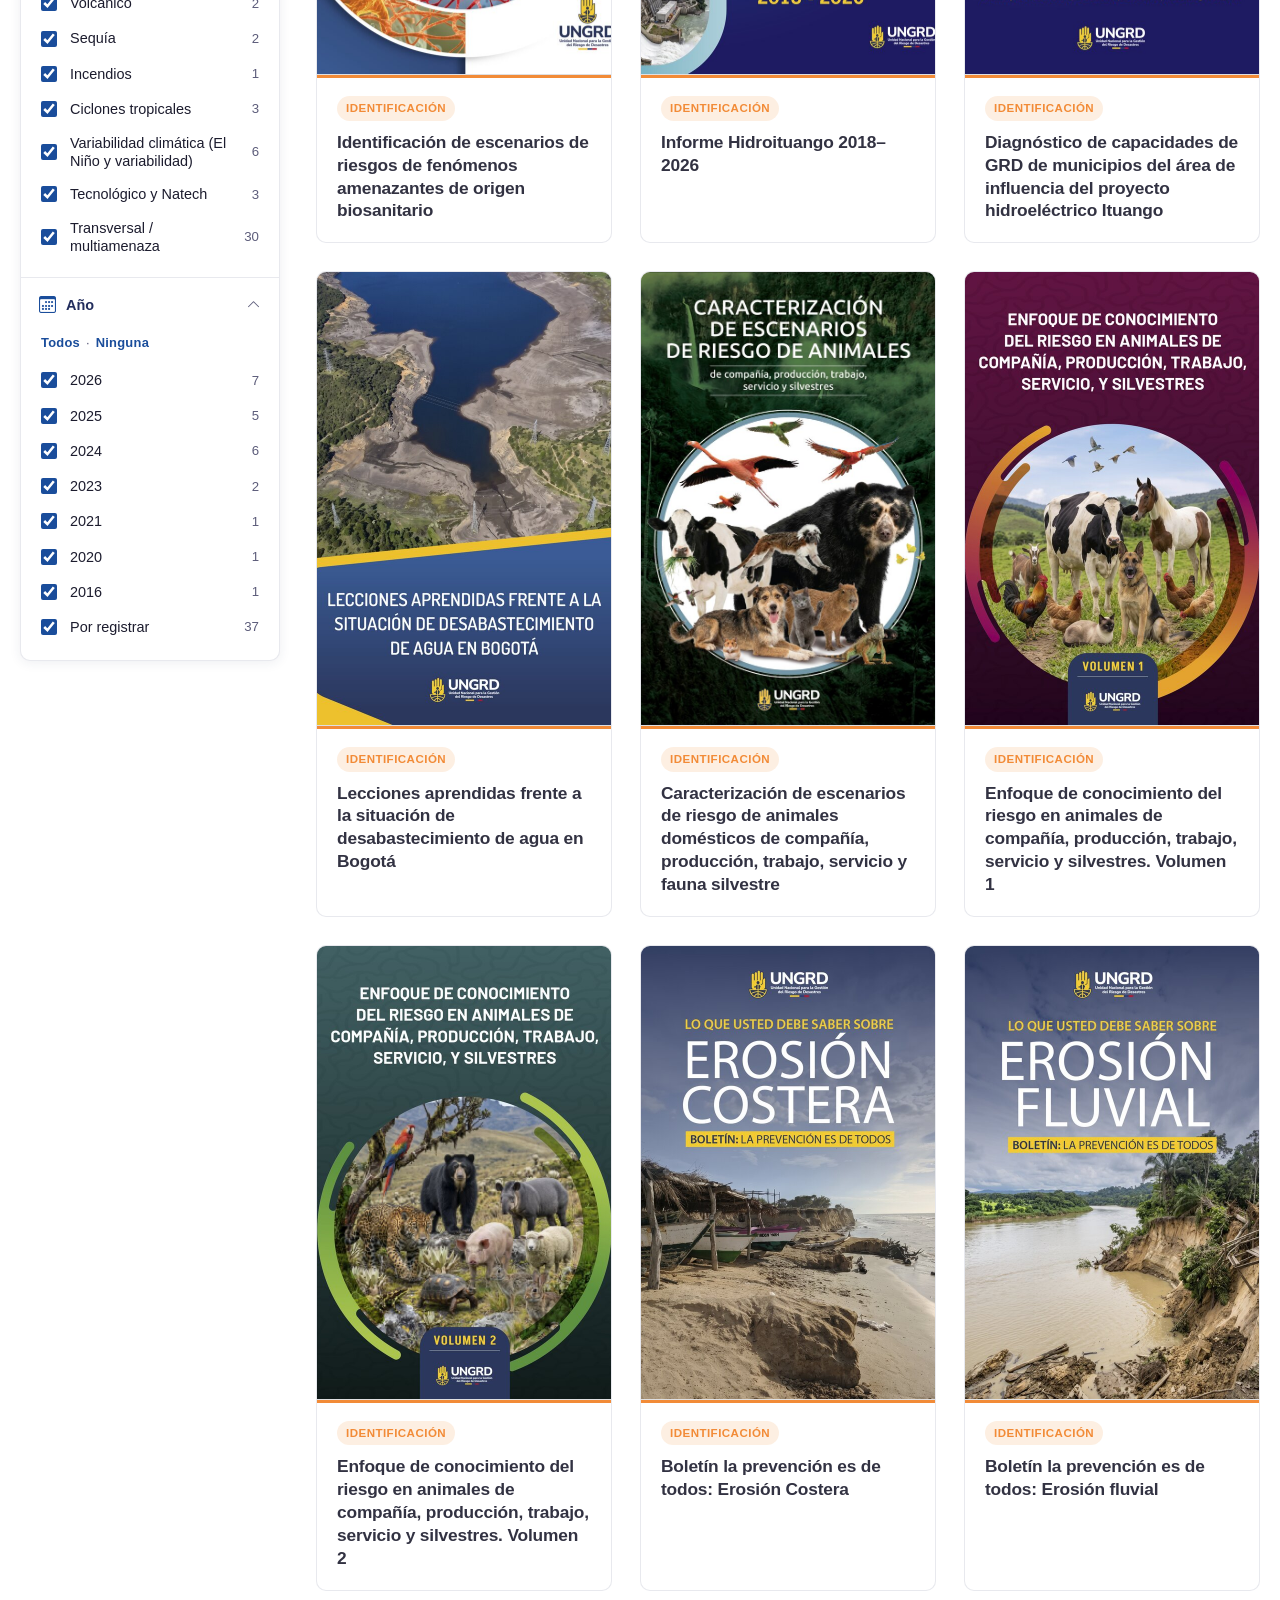
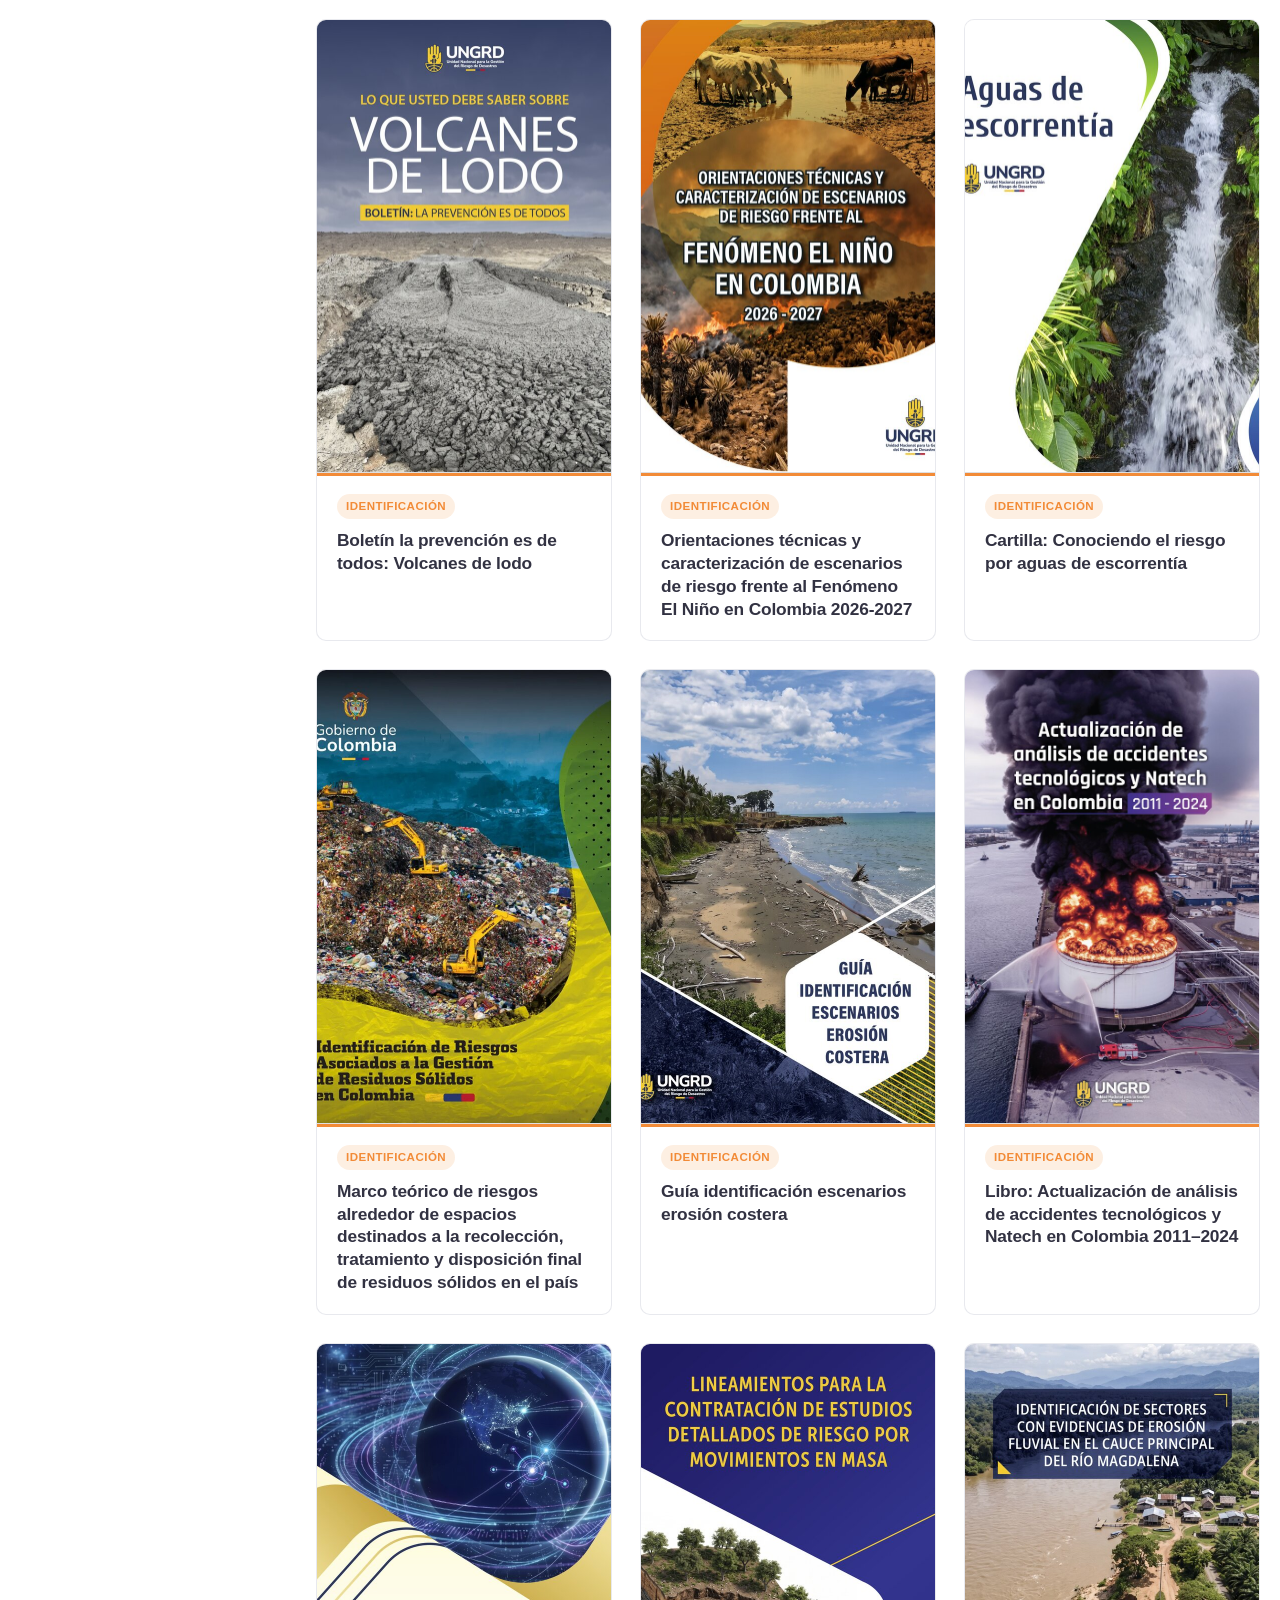
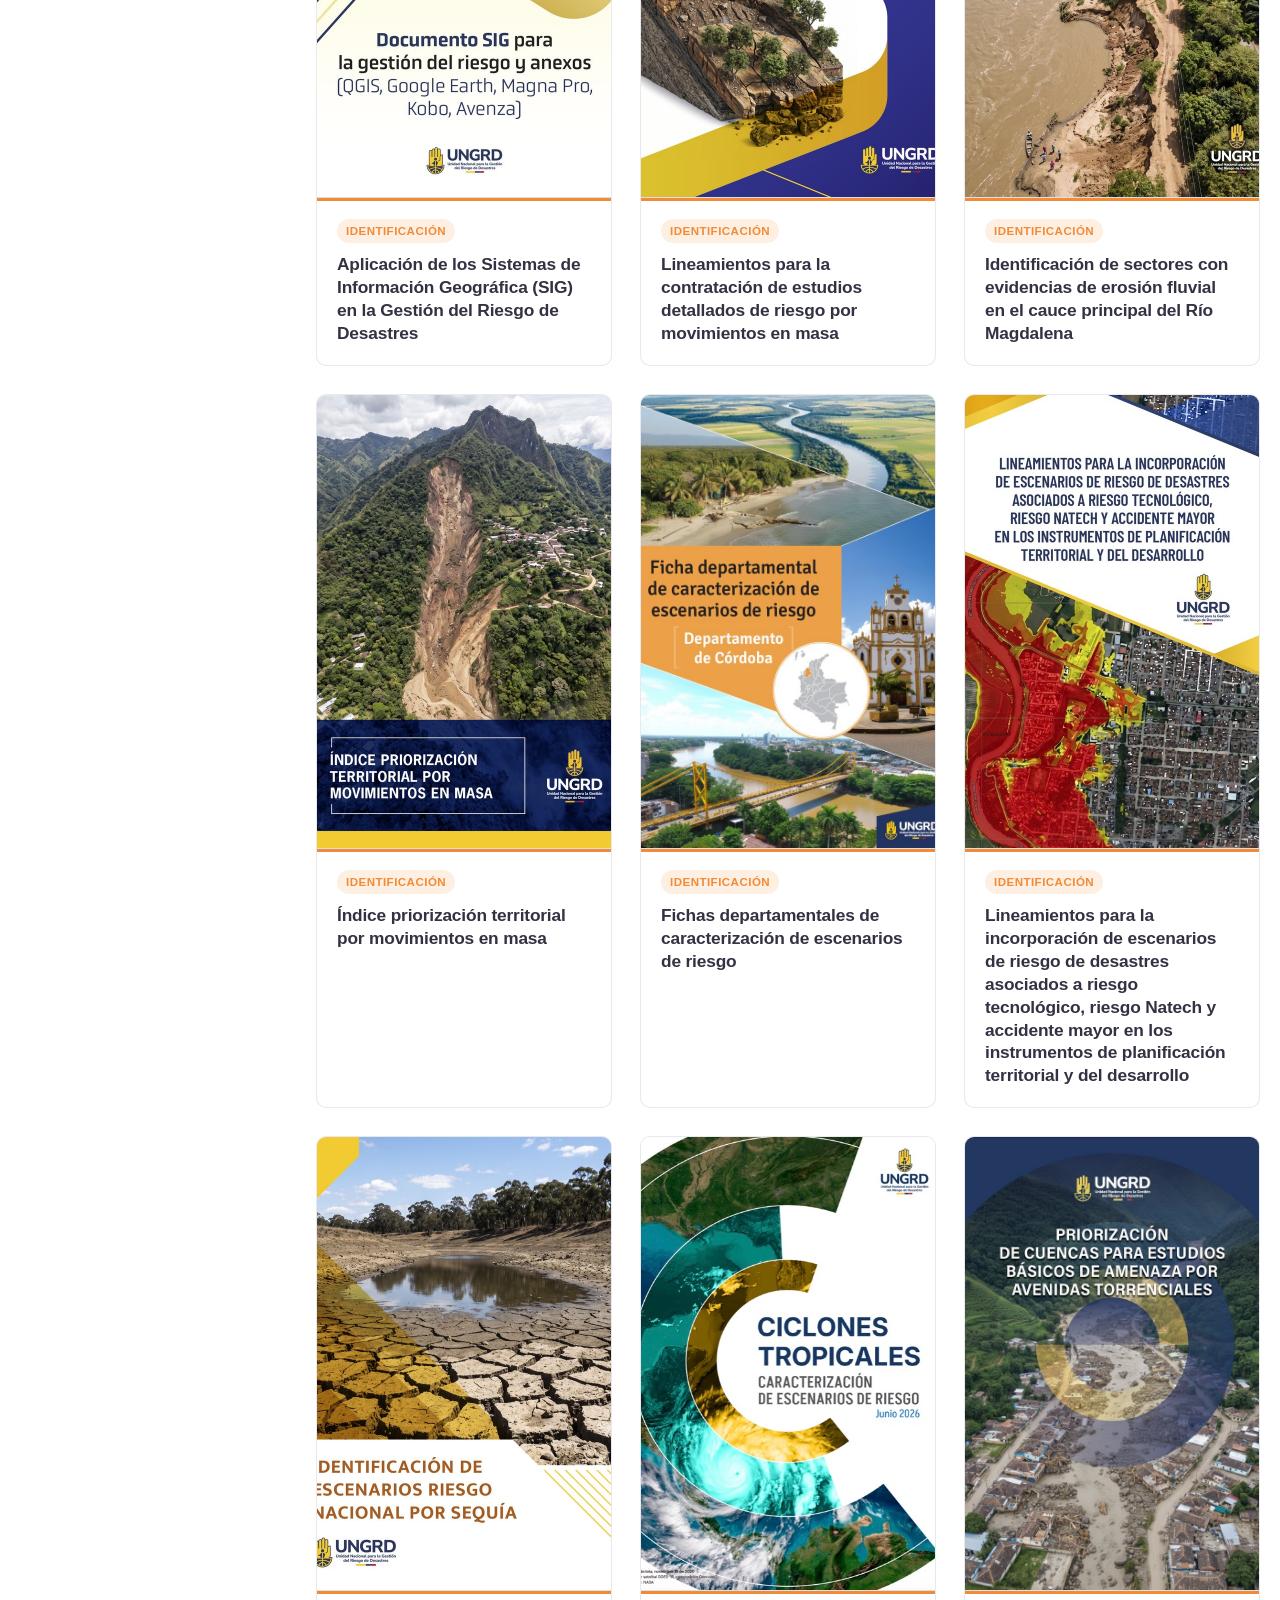
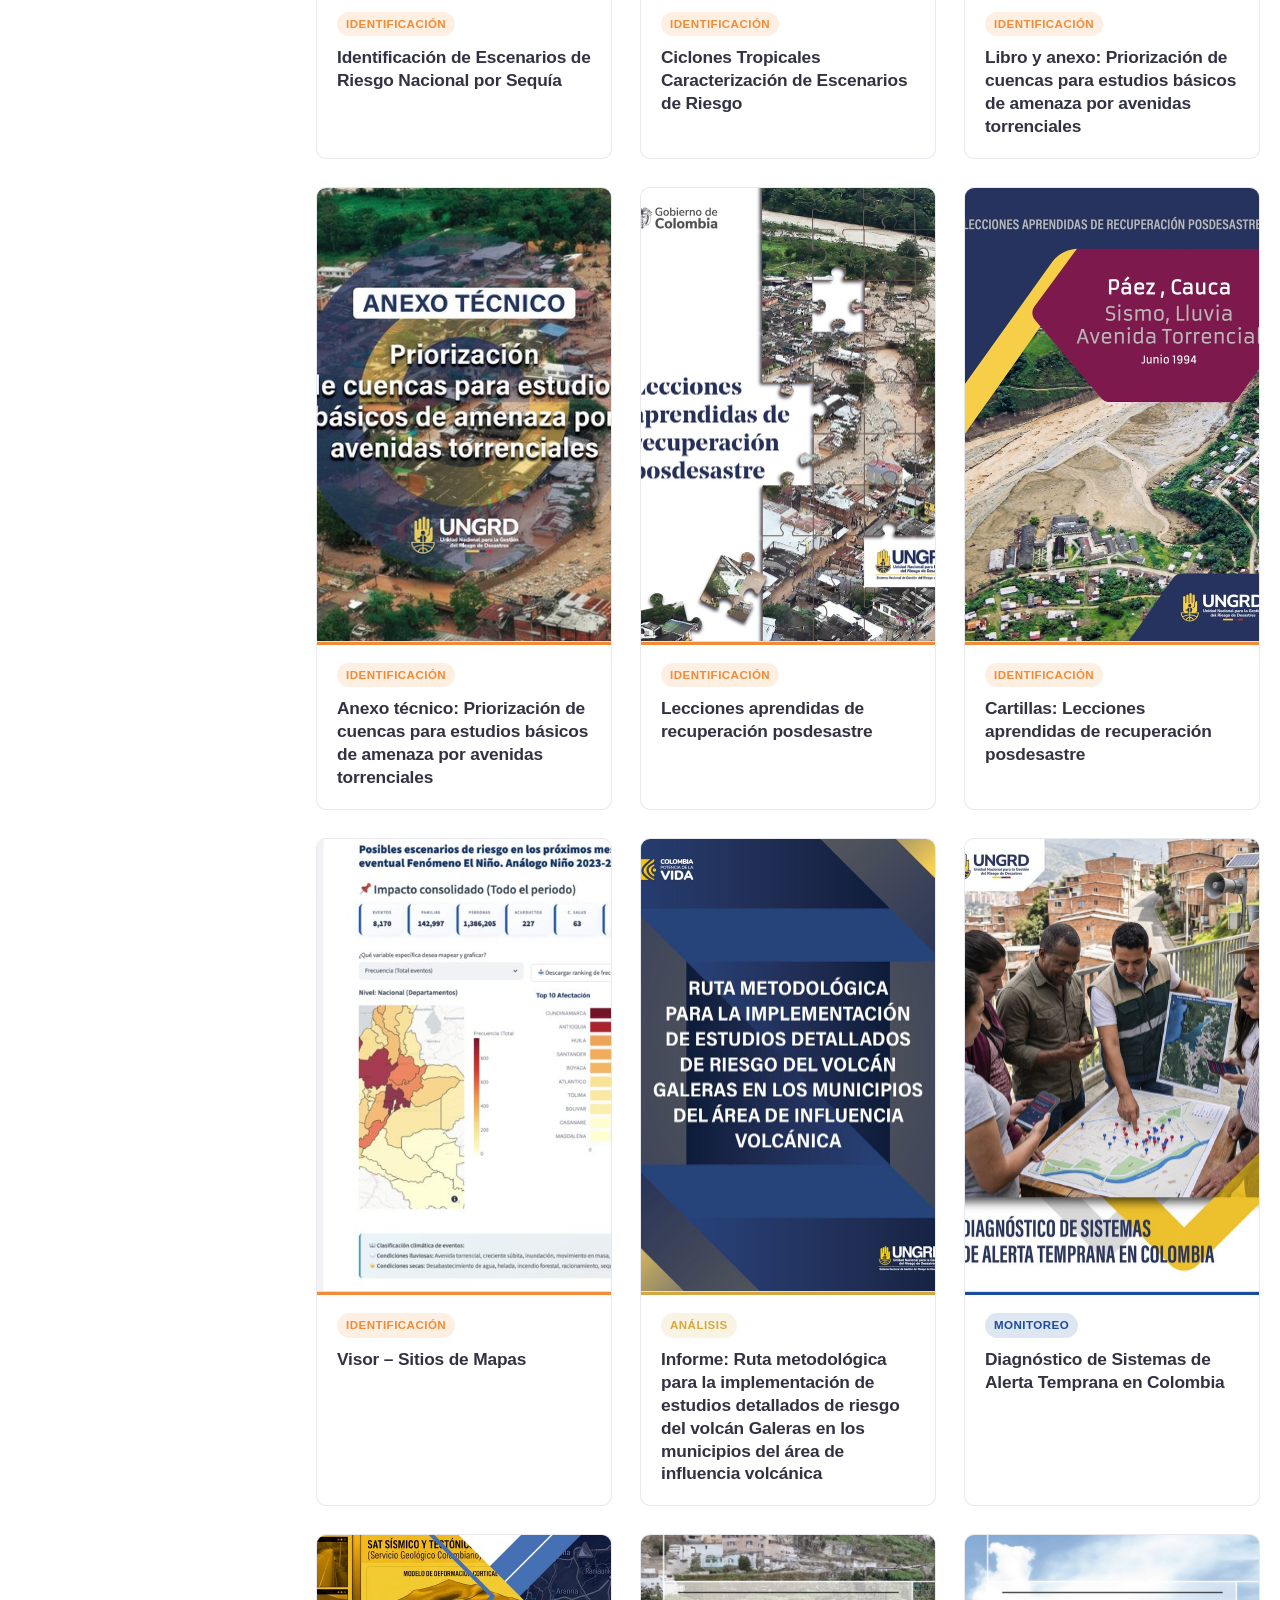
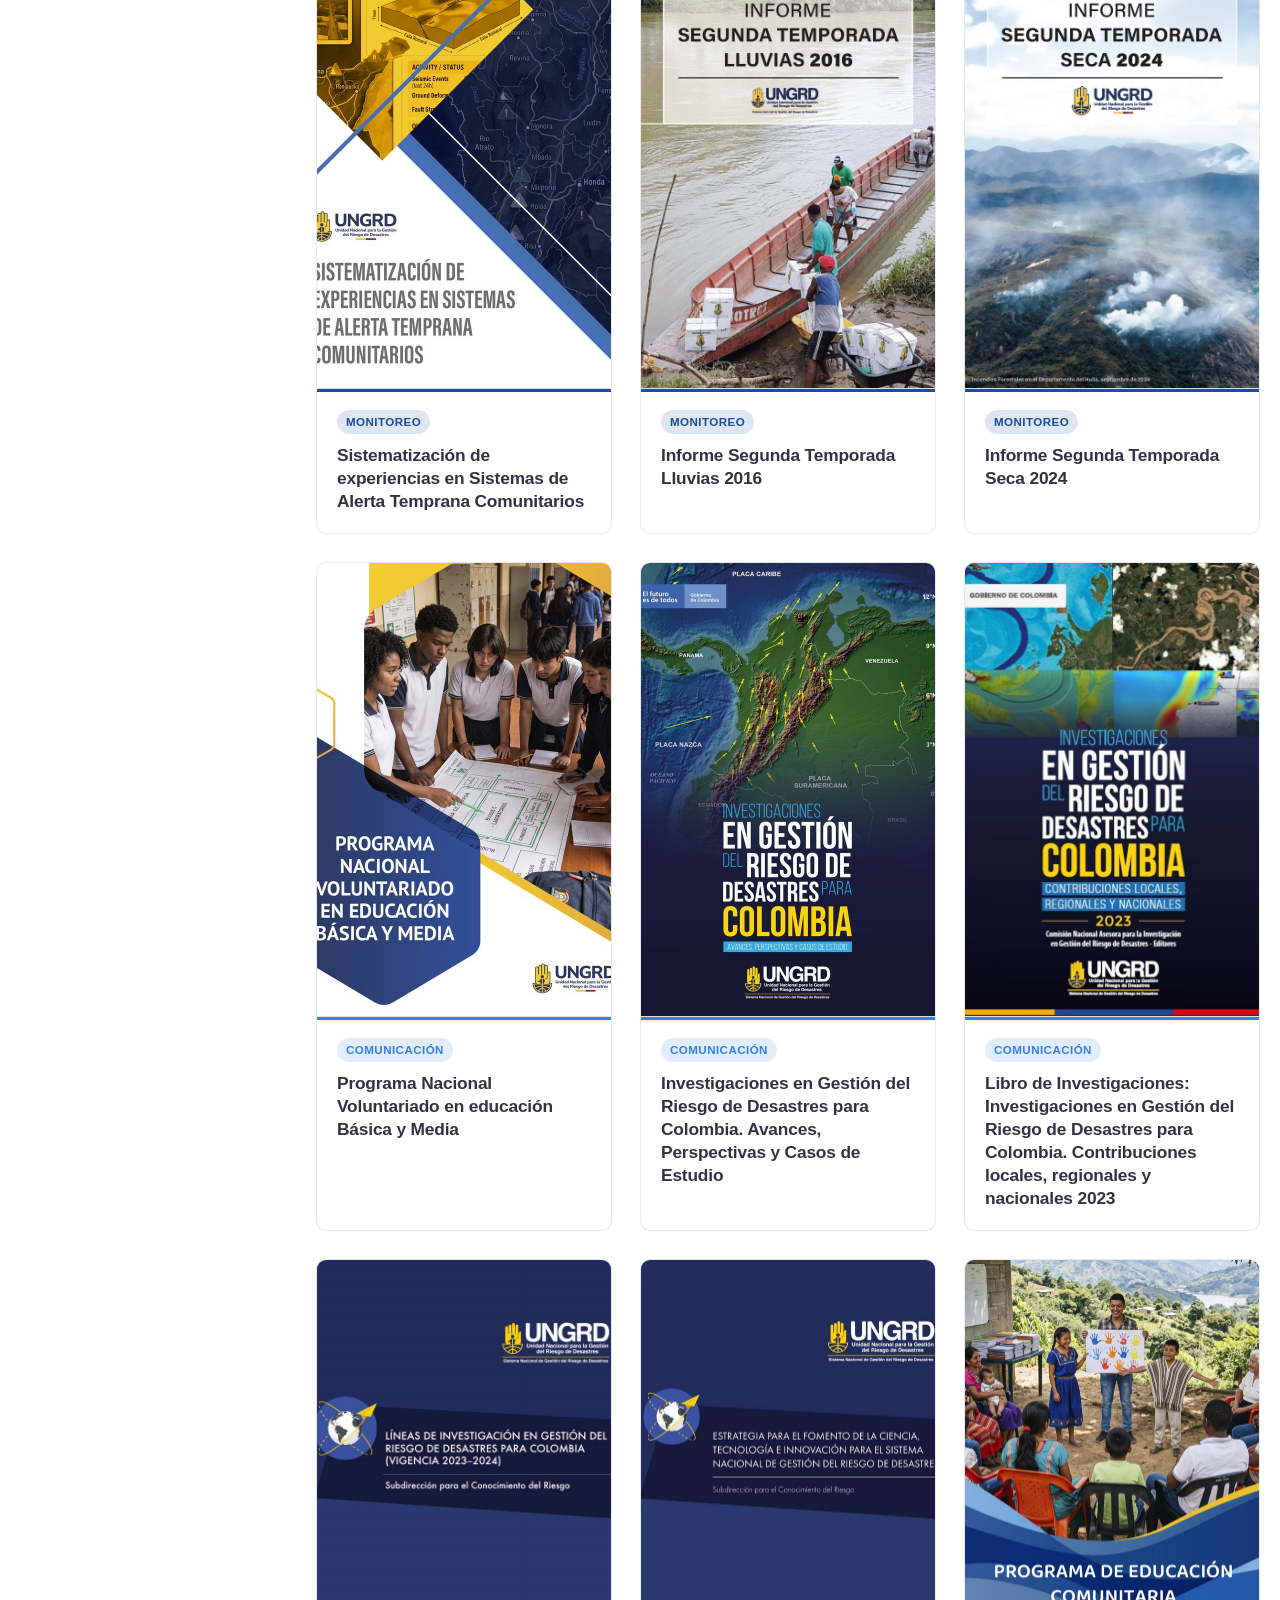
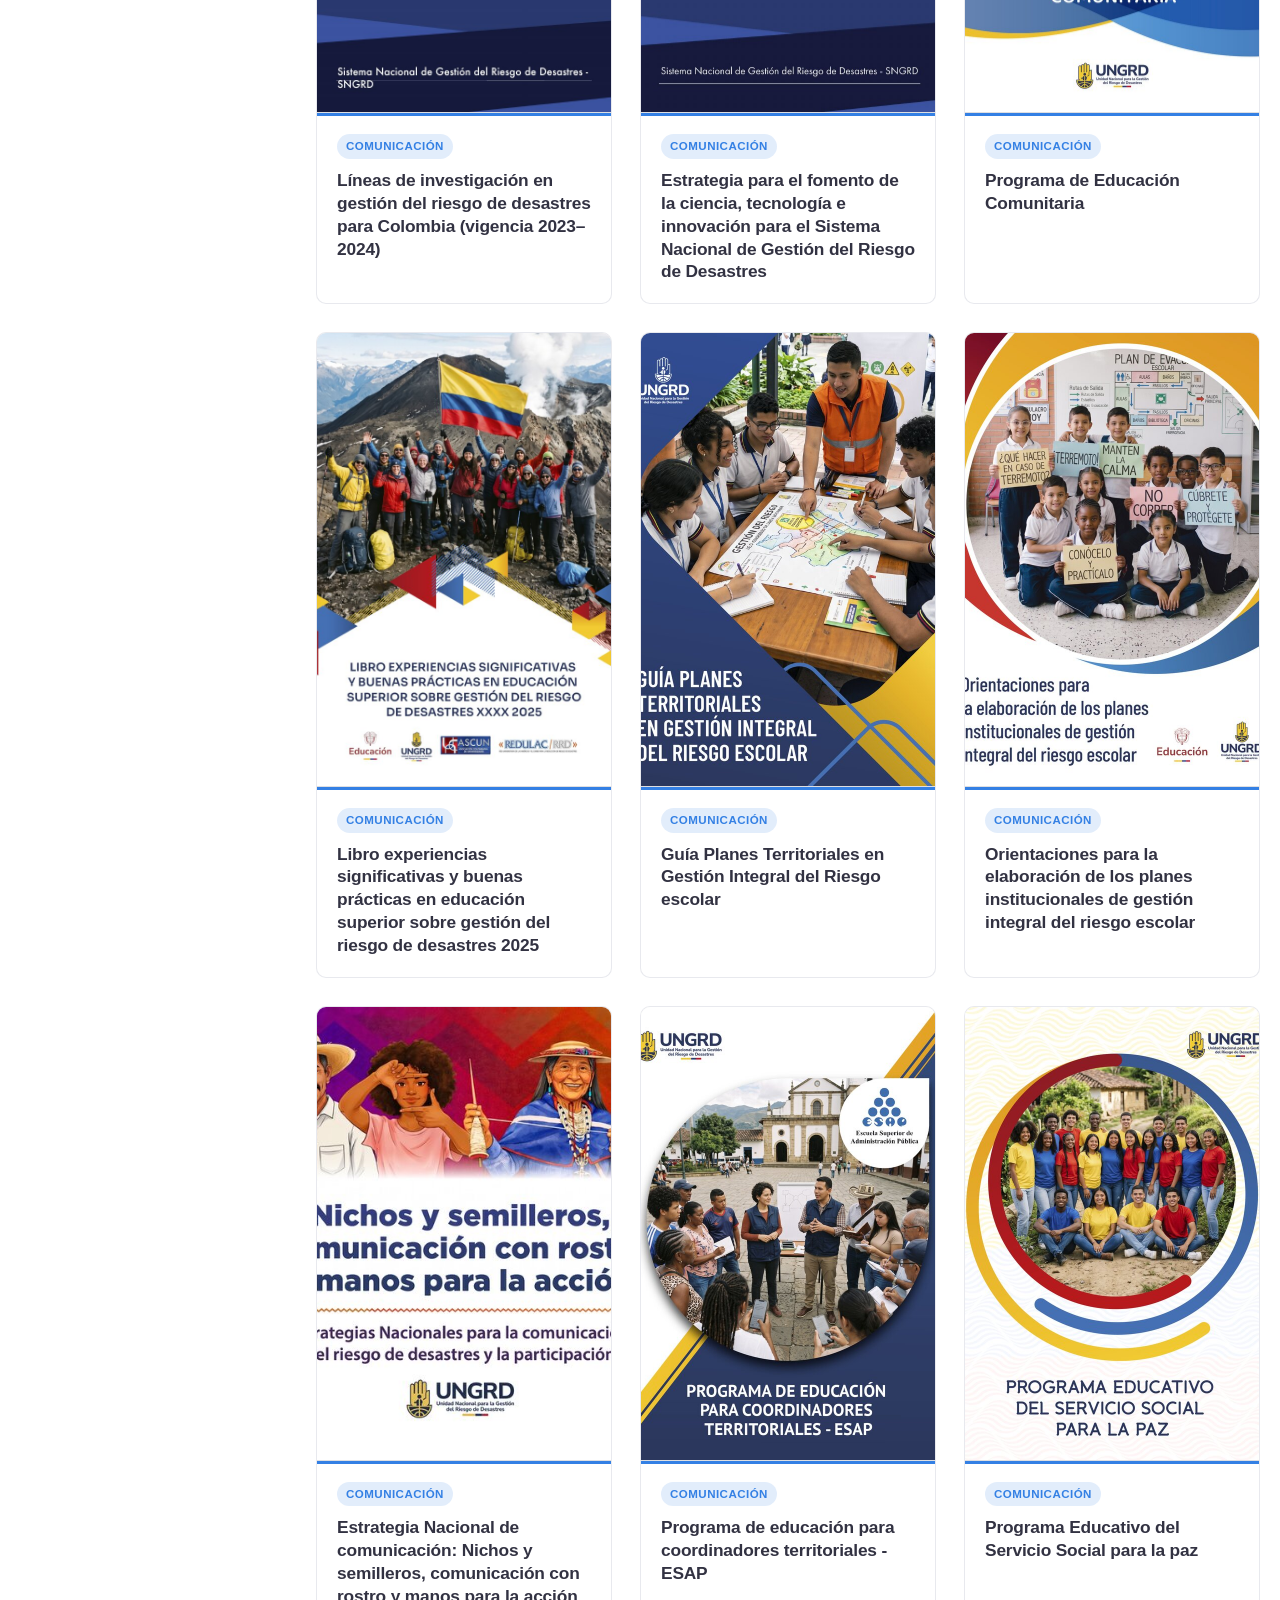
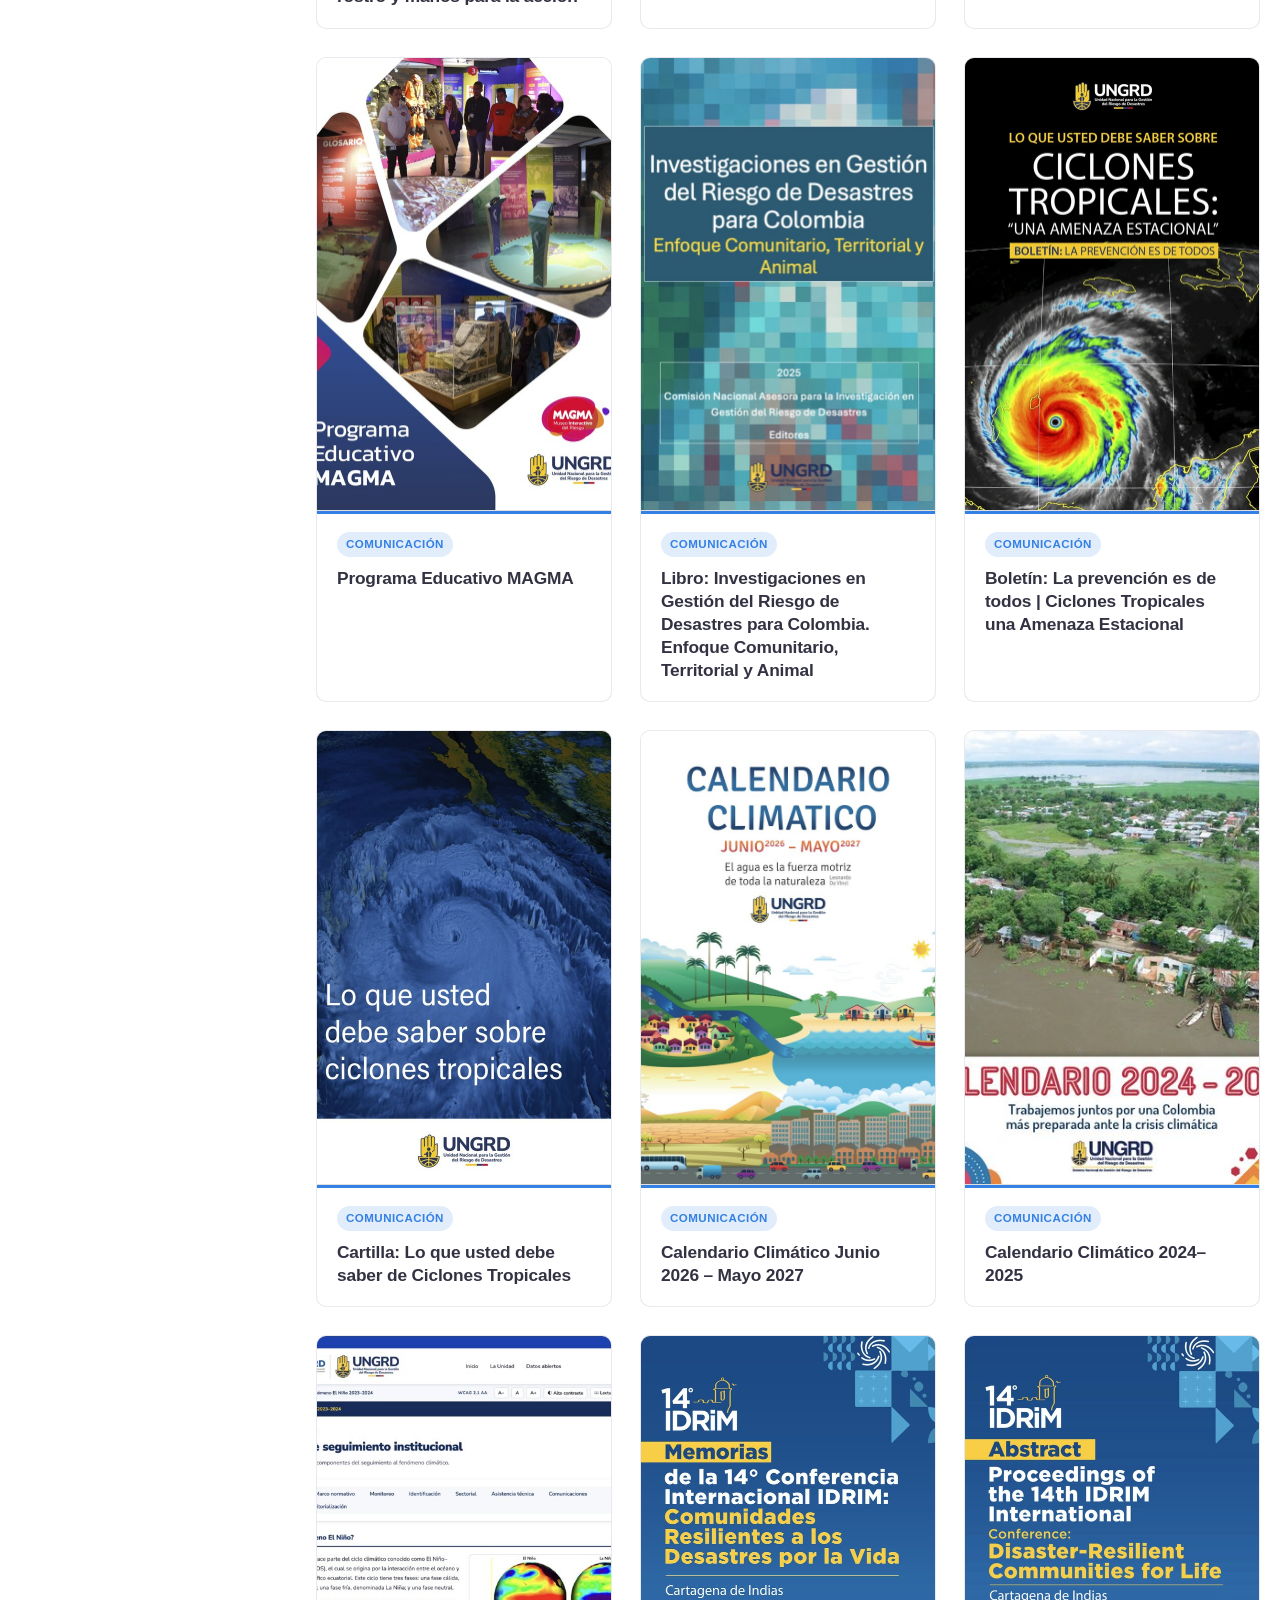
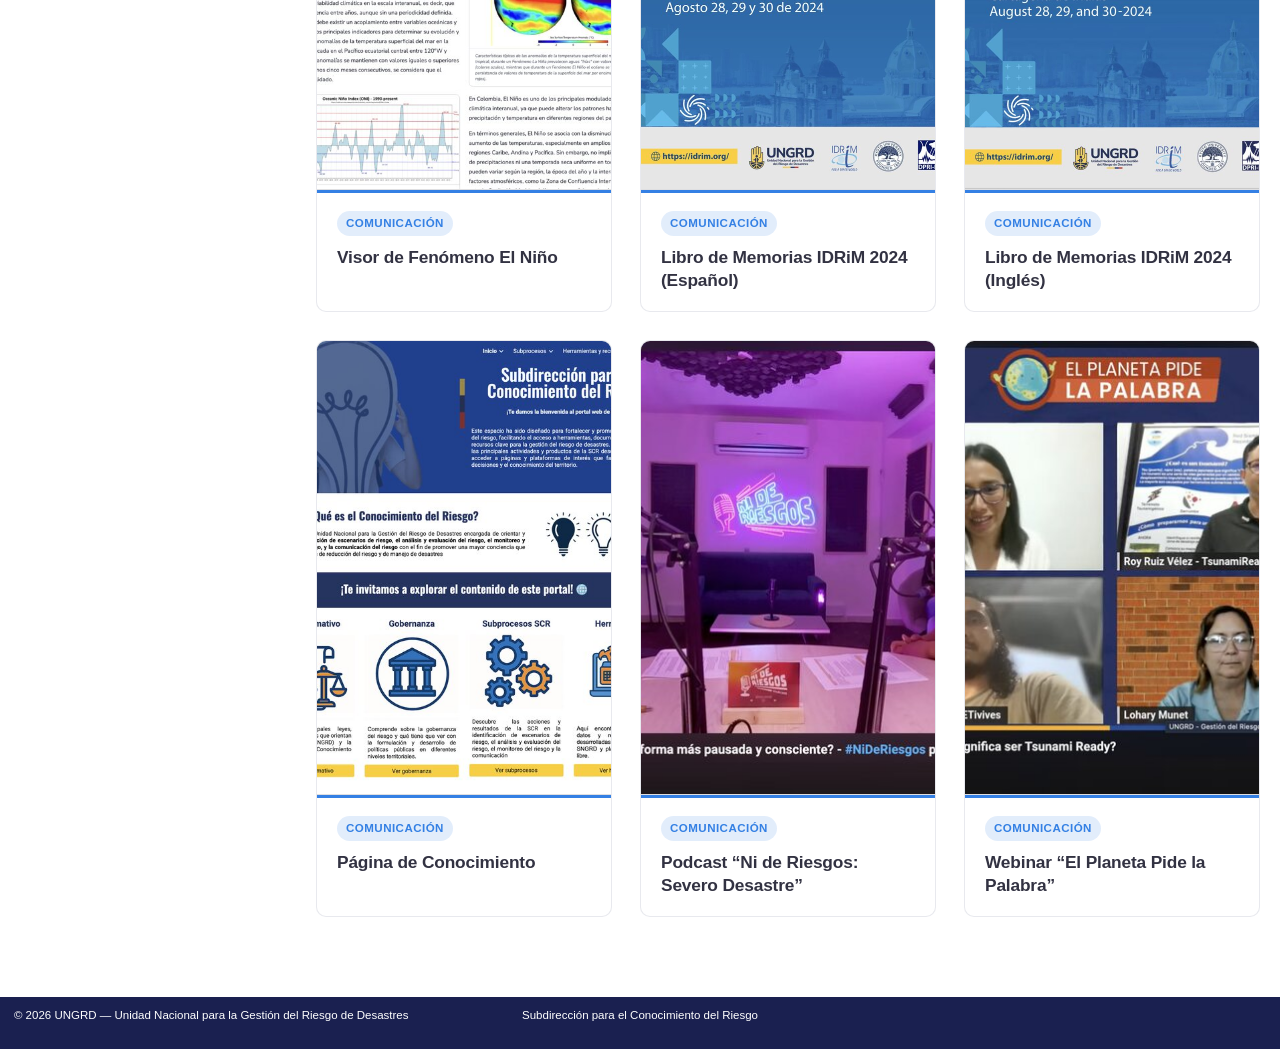
==== commit 327e8655: "Built site for gh-pages" ====
--- a/index.html
+++ b/index.html
@@ -345,7 +345,7 @@
       </p>
       <div class="nature-hero-stats">
         <div class="stat-item">
-          <span class="stat-num">59</span>
+          <span class="stat-num">60</span>
           <span class="stat-label">Publicaciones y recursos</span>
         </div>
         <div class="stat-item">
@@ -370,7 +370,7 @@
     <div class="catalog-sidebar-slot" id="catalog-sidebar-slot">
     <div class="catalog-sidebar" id="catalog-sidebar" role="complementary" aria-label="Filtros del catálogo">
       <div class="sidebar-results-bar">
-        <span><strong id="results-count">59</strong> resultados</span>
+        <span><strong id="results-count">60</strong> resultados</span>
         <button type="button" id="reset-filters" class="reset-filters-btn">Restablecer</button>
       </div>
 
@@ -404,7 +404,7 @@
         <label class="facet-option">
           <input type="checkbox" data-group="linea" value="comunicacion" checked="">
           <span class="facet-option-label">Comunicación del riesgo</span>
-          <span class="facet-count" data-count-for="linea:comunicacion">25</span>
+          <span class="facet-count" data-count-for="linea:comunicacion">26</span>
         </label>
         </div>
       </div>
@@ -424,7 +424,7 @@
         <label class="facet-option">
           <input type="checkbox" data-group="tipo" value="informes" checked="">
           <span class="facet-option-label">Libros e informes</span>
-          <span class="facet-count" data-count-for="tipo:informes">34</span>
+          <span class="facet-count" data-count-for="tipo:informes">35</span>
         </label>
         <label class="facet-option">
           <input type="checkbox" data-group="tipo" value="cartillas" checked="">
@@ -534,7 +534,7 @@
         <label class="facet-option">
           <input type="checkbox" data-group="amenaza" value="transversal" checked="">
           <span class="facet-option-label">Transversal / multiamenaza</span>
-          <span class="facet-count" data-count-for="amenaza:transversal">29</span>
+          <span class="facet-count" data-count-for="amenaza:transversal">30</span>
         </label>
         </div>
       </div>
@@ -577,6 +577,11 @@
           <span class="facet-count" data-count-for="anio:2021">1</span>
         </label>
         <label class="facet-option">
+          <input type="checkbox" data-group="anio" value="2020" checked="">
+          <span class="facet-option-label">2020</span>
+          <span class="facet-count" data-count-for="anio:2020">1</span>
+        </label>
+        <label class="facet-option">
           <input type="checkbox" data-group="anio" value="2016" checked="">
           <span class="facet-option-label">2016</span>
           <span class="facet-count" data-count-for="anio:2016">1</span>
@@ -910,6 +915,14 @@
         <div class="chapter-card-content">
           <span class="chapter-linea-tag">Comunicación</span>
           <h4 class="chapter-title">Líneas de investigación en gestión del riesgo de desastres para Colombia (vigencia 2023–2024)</h4>
+        </div>
+      </a>
+
+      <a class="chapter-card topic-4" data-linea="comunicacion" data-tipo="informes" data-amenaza="transversal" data-anio="2020" href="https://drive.google.com/file/d/1ps36aCBx96JCfjKjEKYrKrhrOYbvx_Y4/view?usp=sharing" target="_blank" rel="noopener noreferrer">
+        <div class="chapter-card-image"><img src="images/cards/estrategia-fomento-ctei-sngrd-2020.jpg" alt="Estrategia para el fomento de la ciencia, tecnología e innovación para el Sistema Nacional de Gestión del Riesgo de Desastres"></div>
+        <div class="chapter-card-content">
+          <span class="chapter-linea-tag">Comunicación</span>
+          <h4 class="chapter-title">Estrategia para el fomento de la ciencia, tecnología e innovación para el Sistema Nacional de Gestión del Riesgo de Desastres</h4>
         </div>
       </a>
 
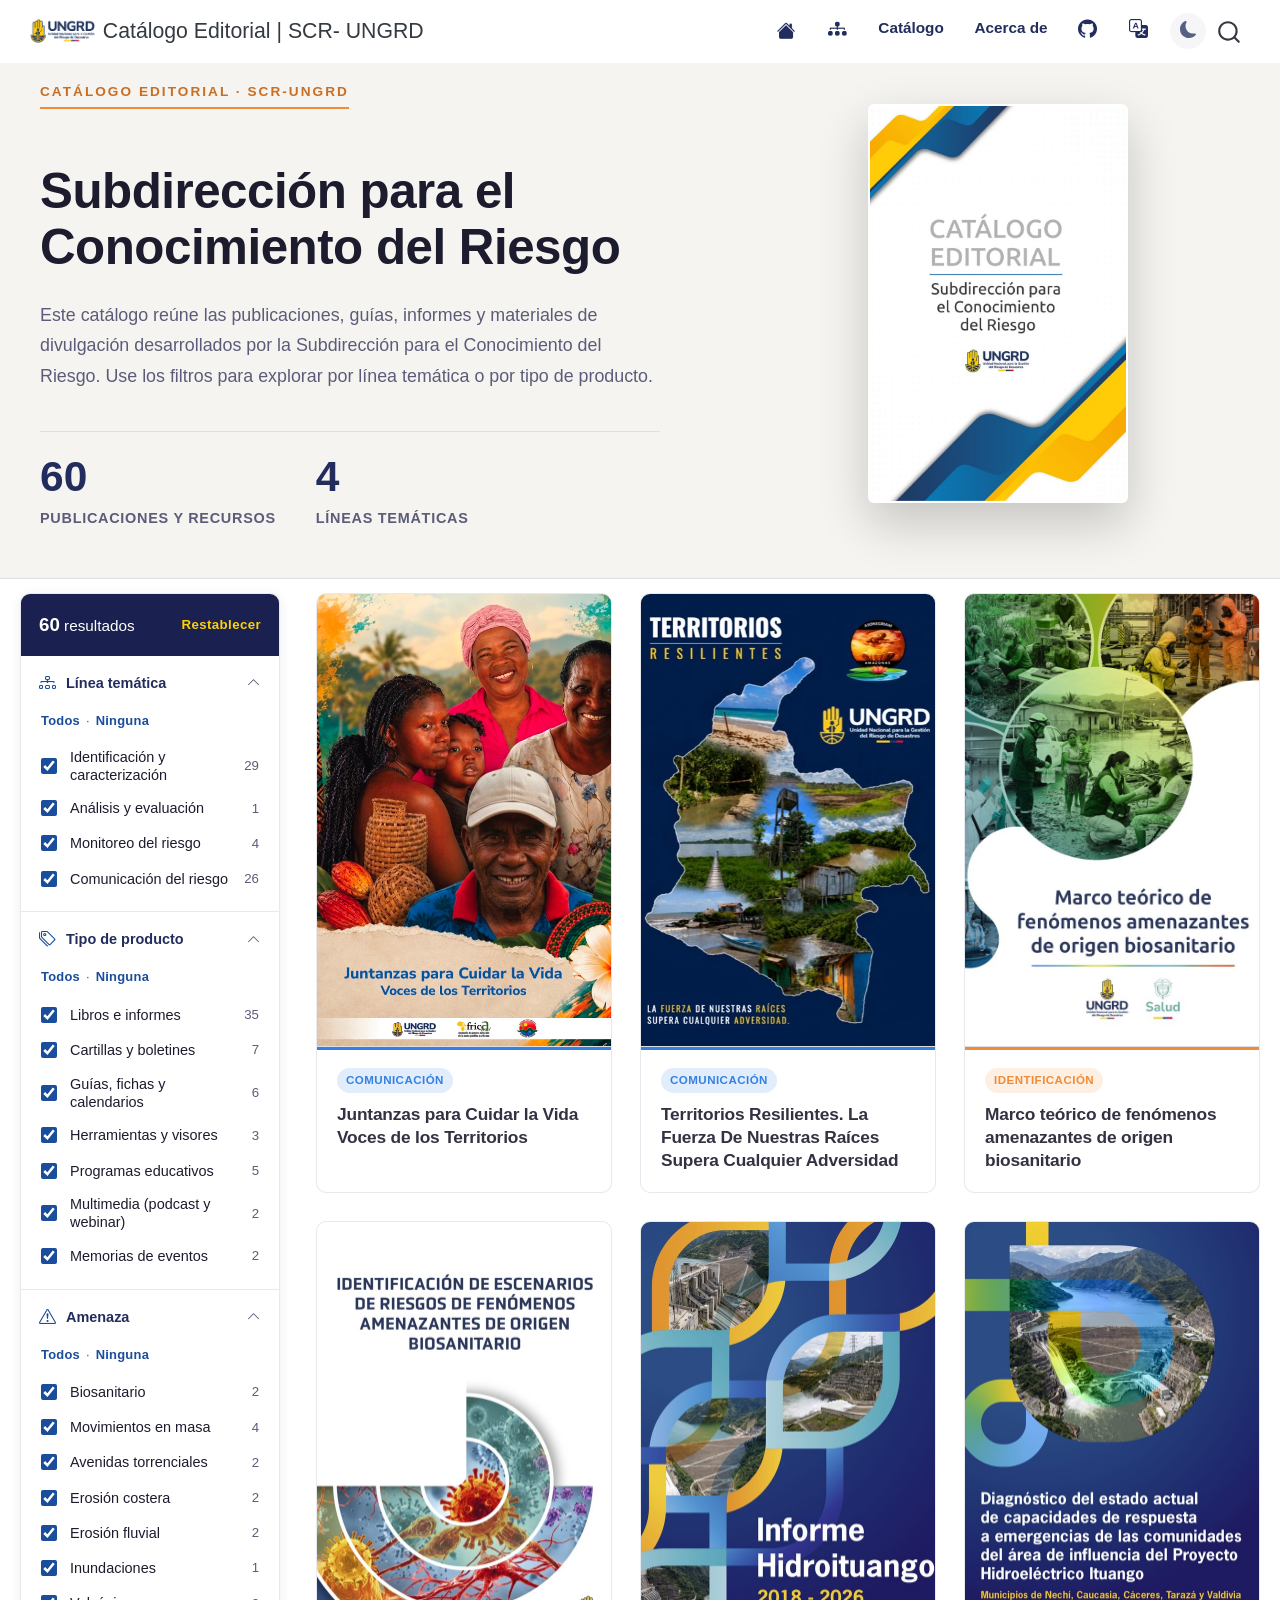
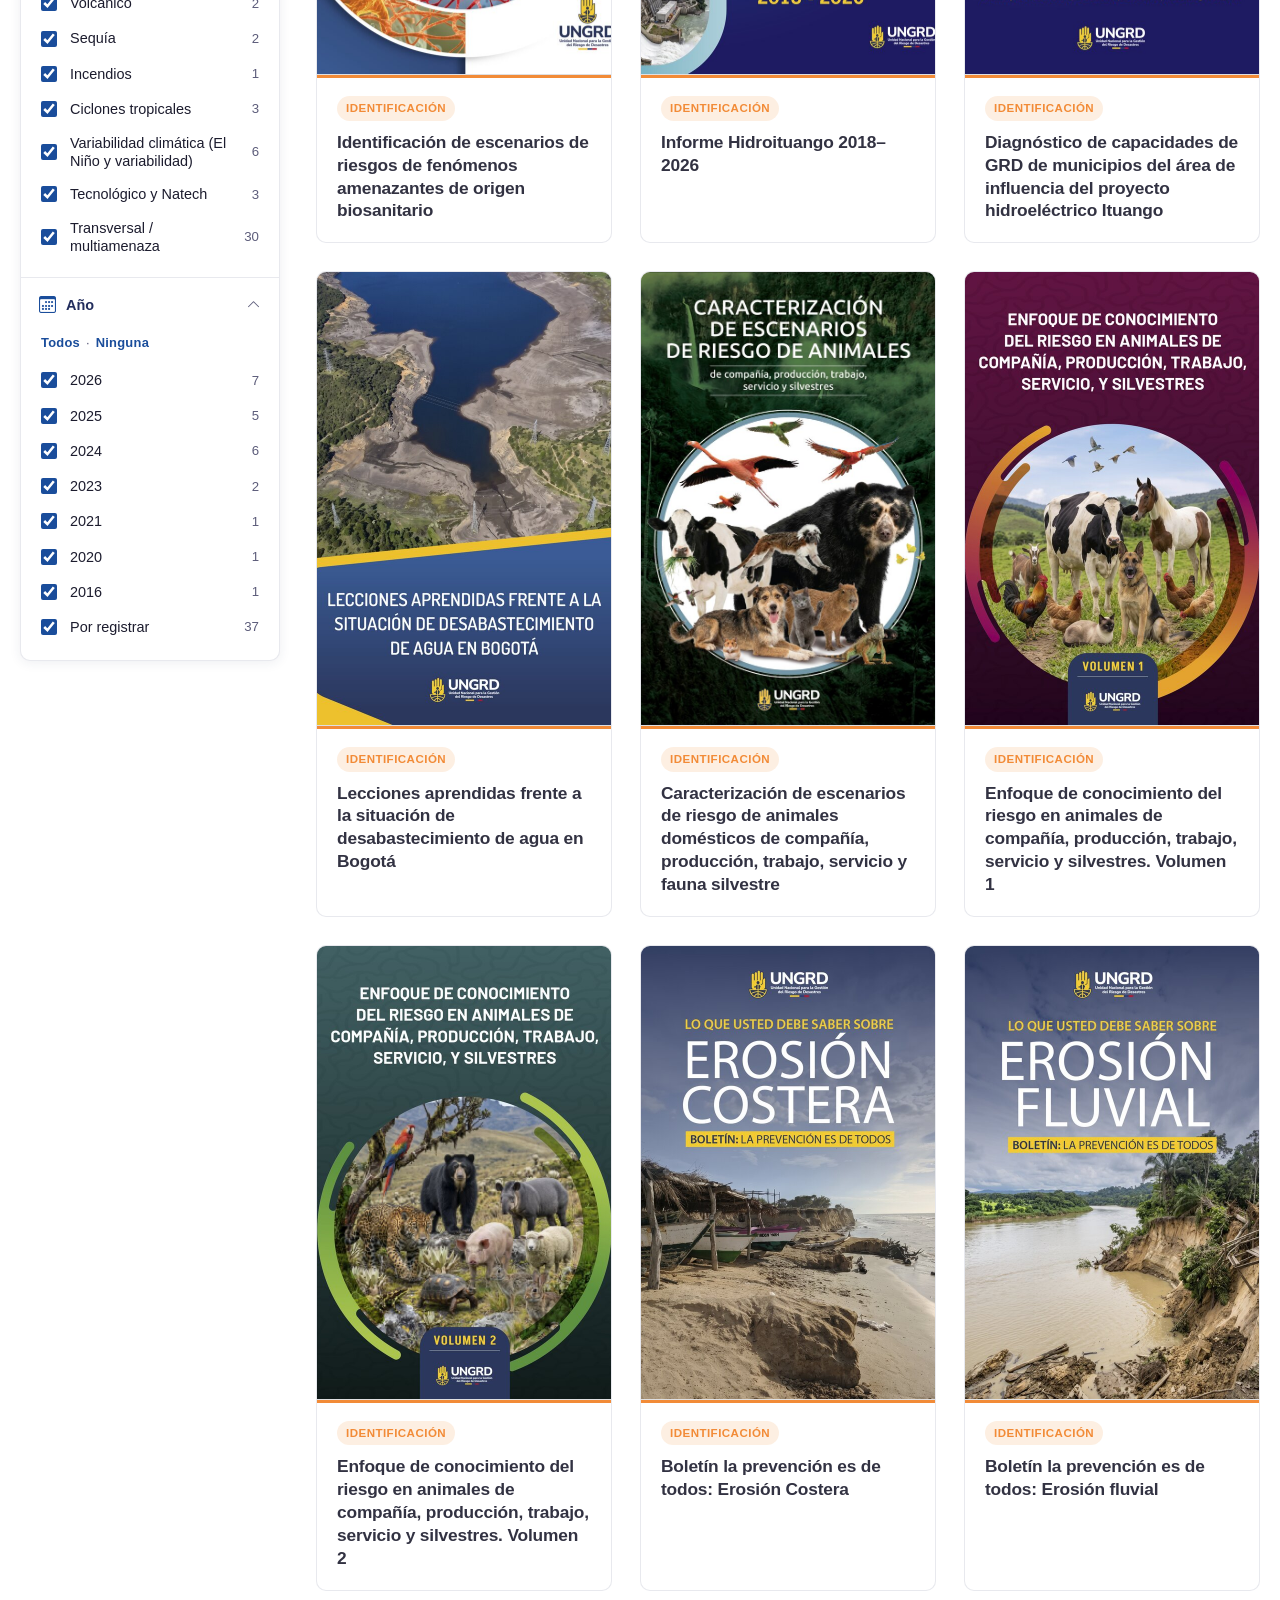
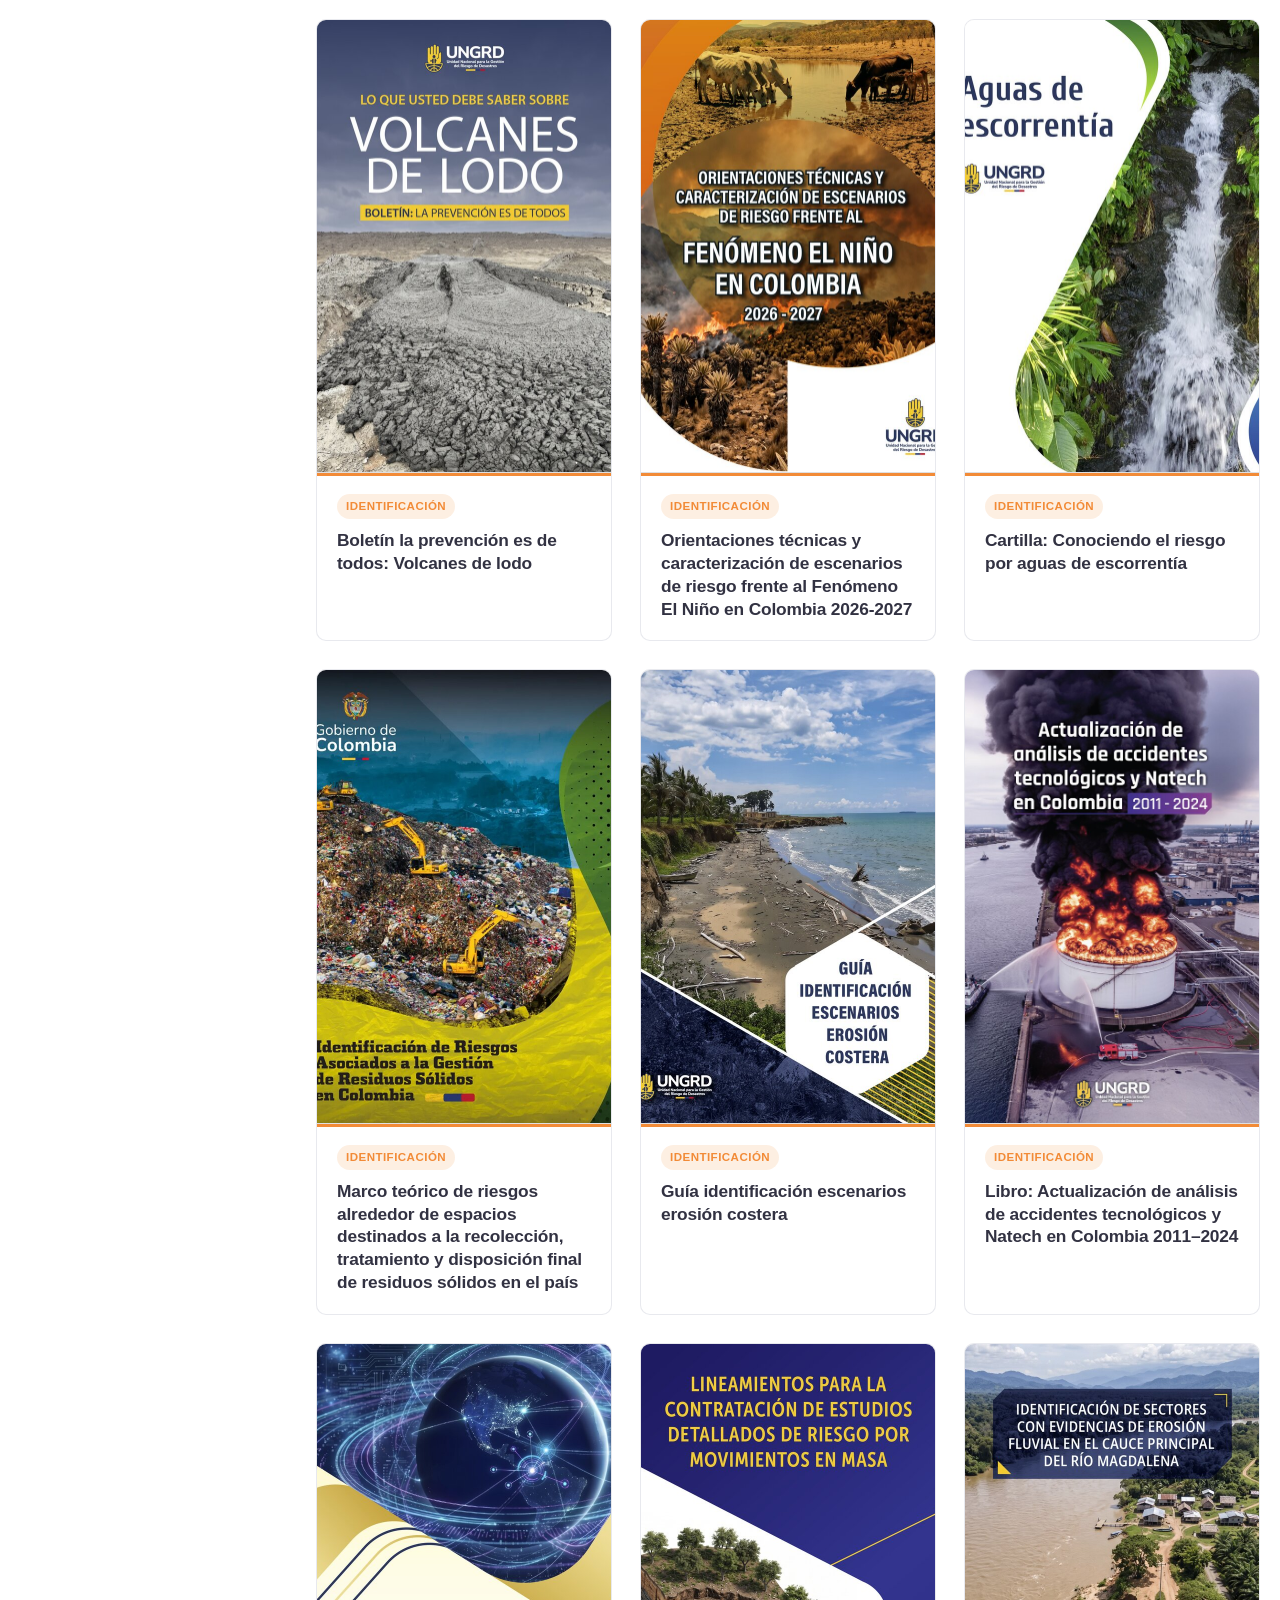
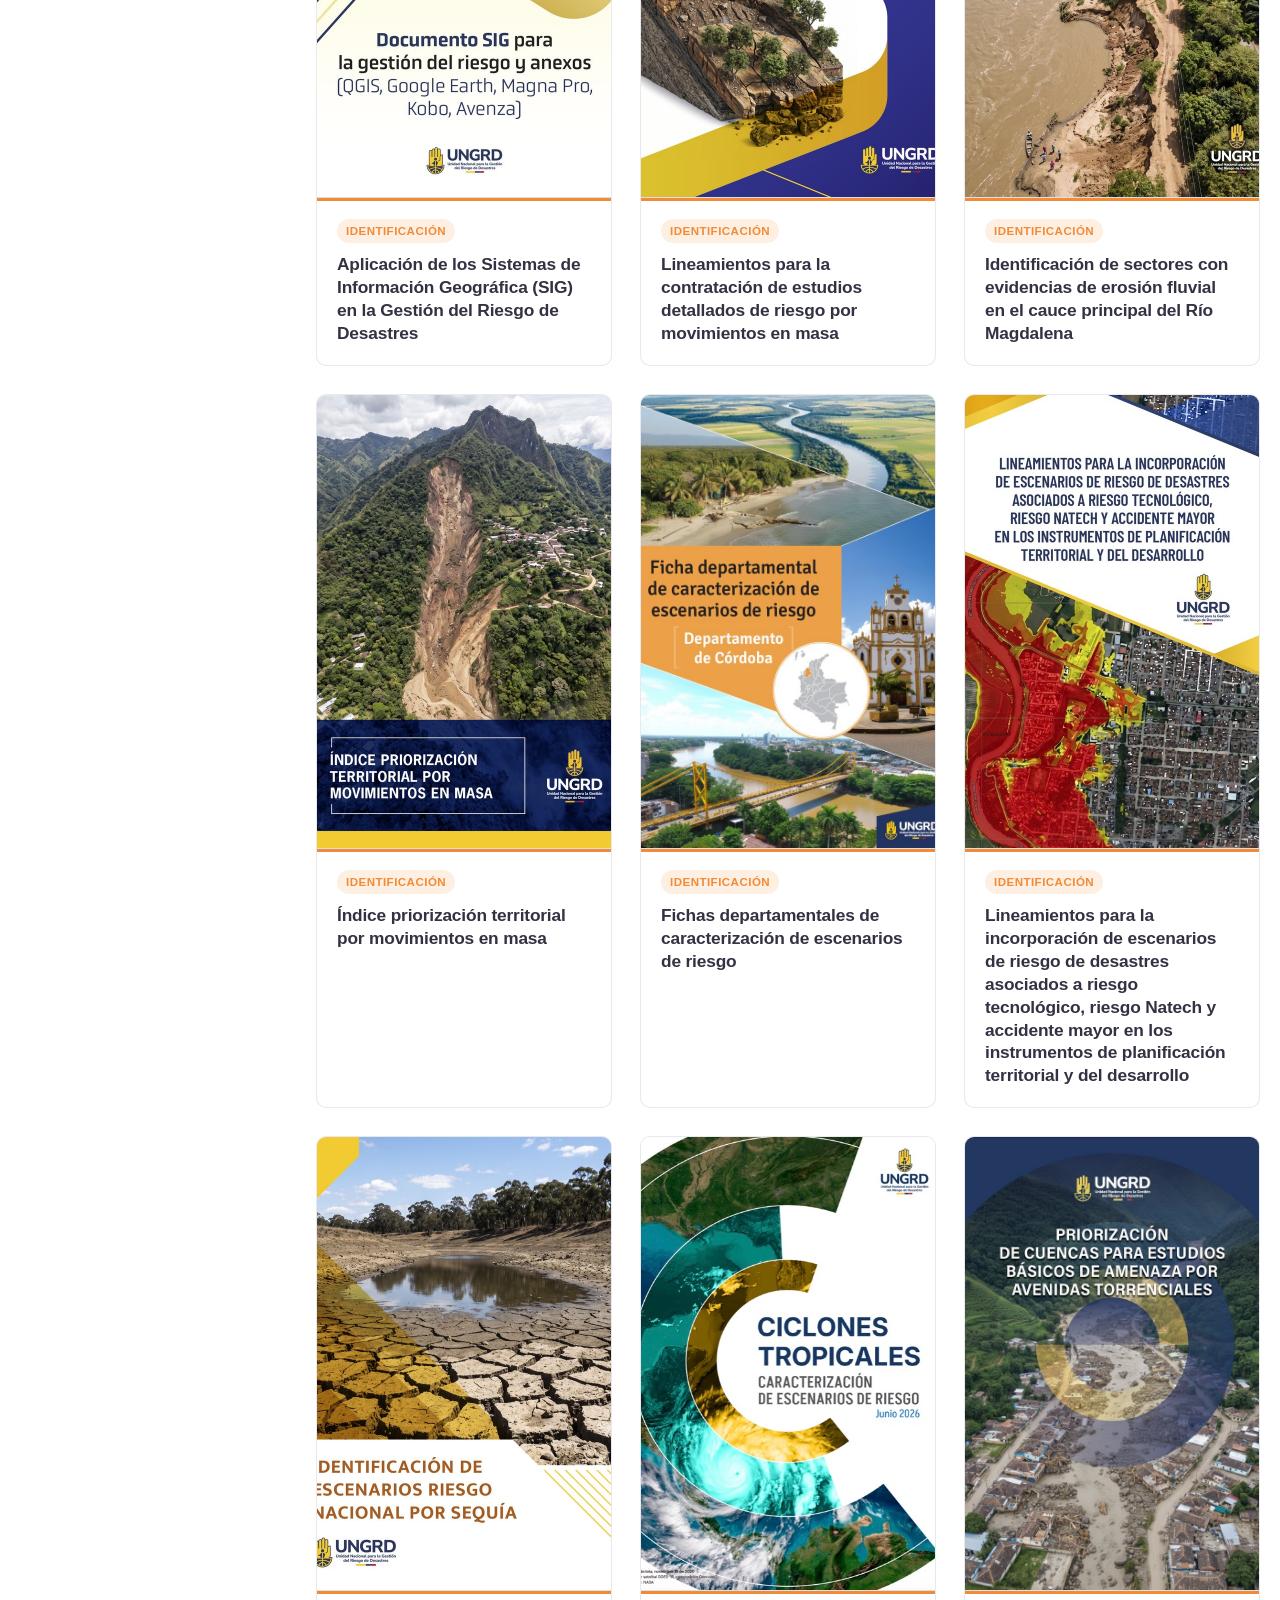
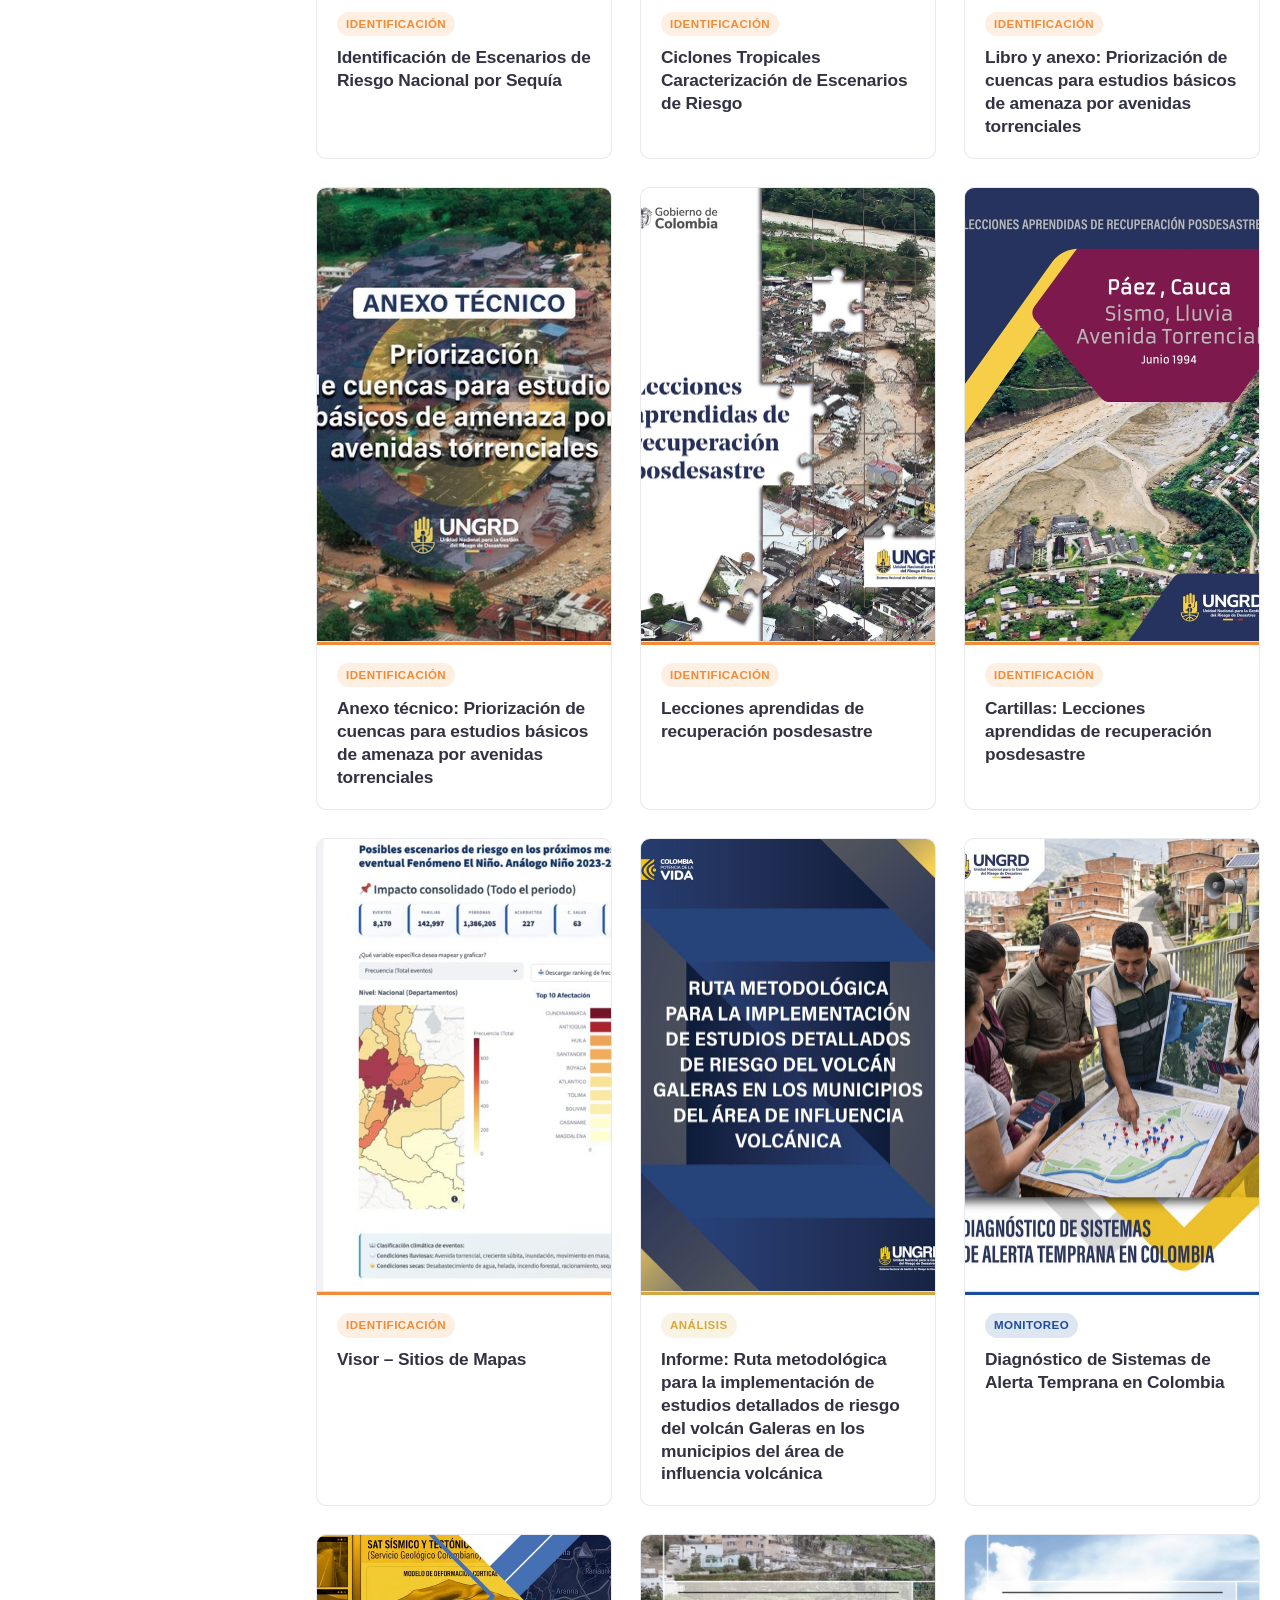
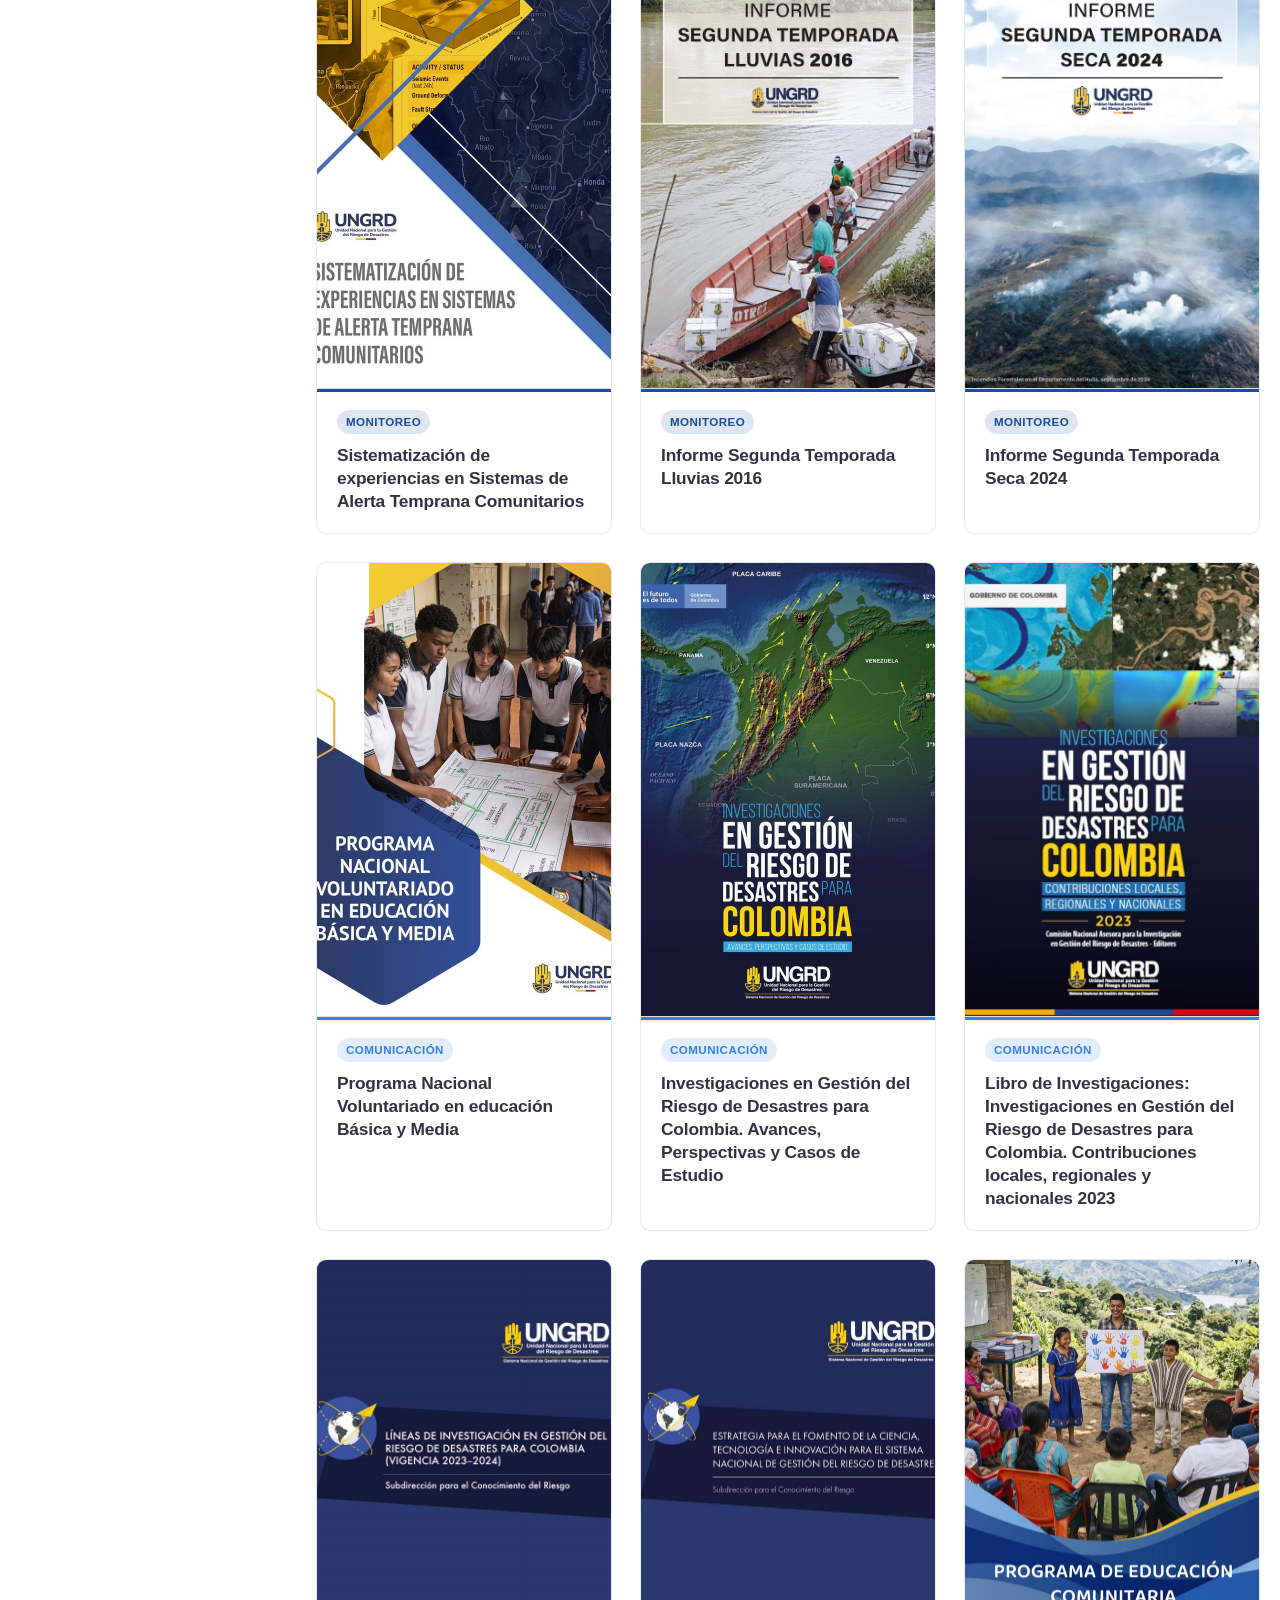
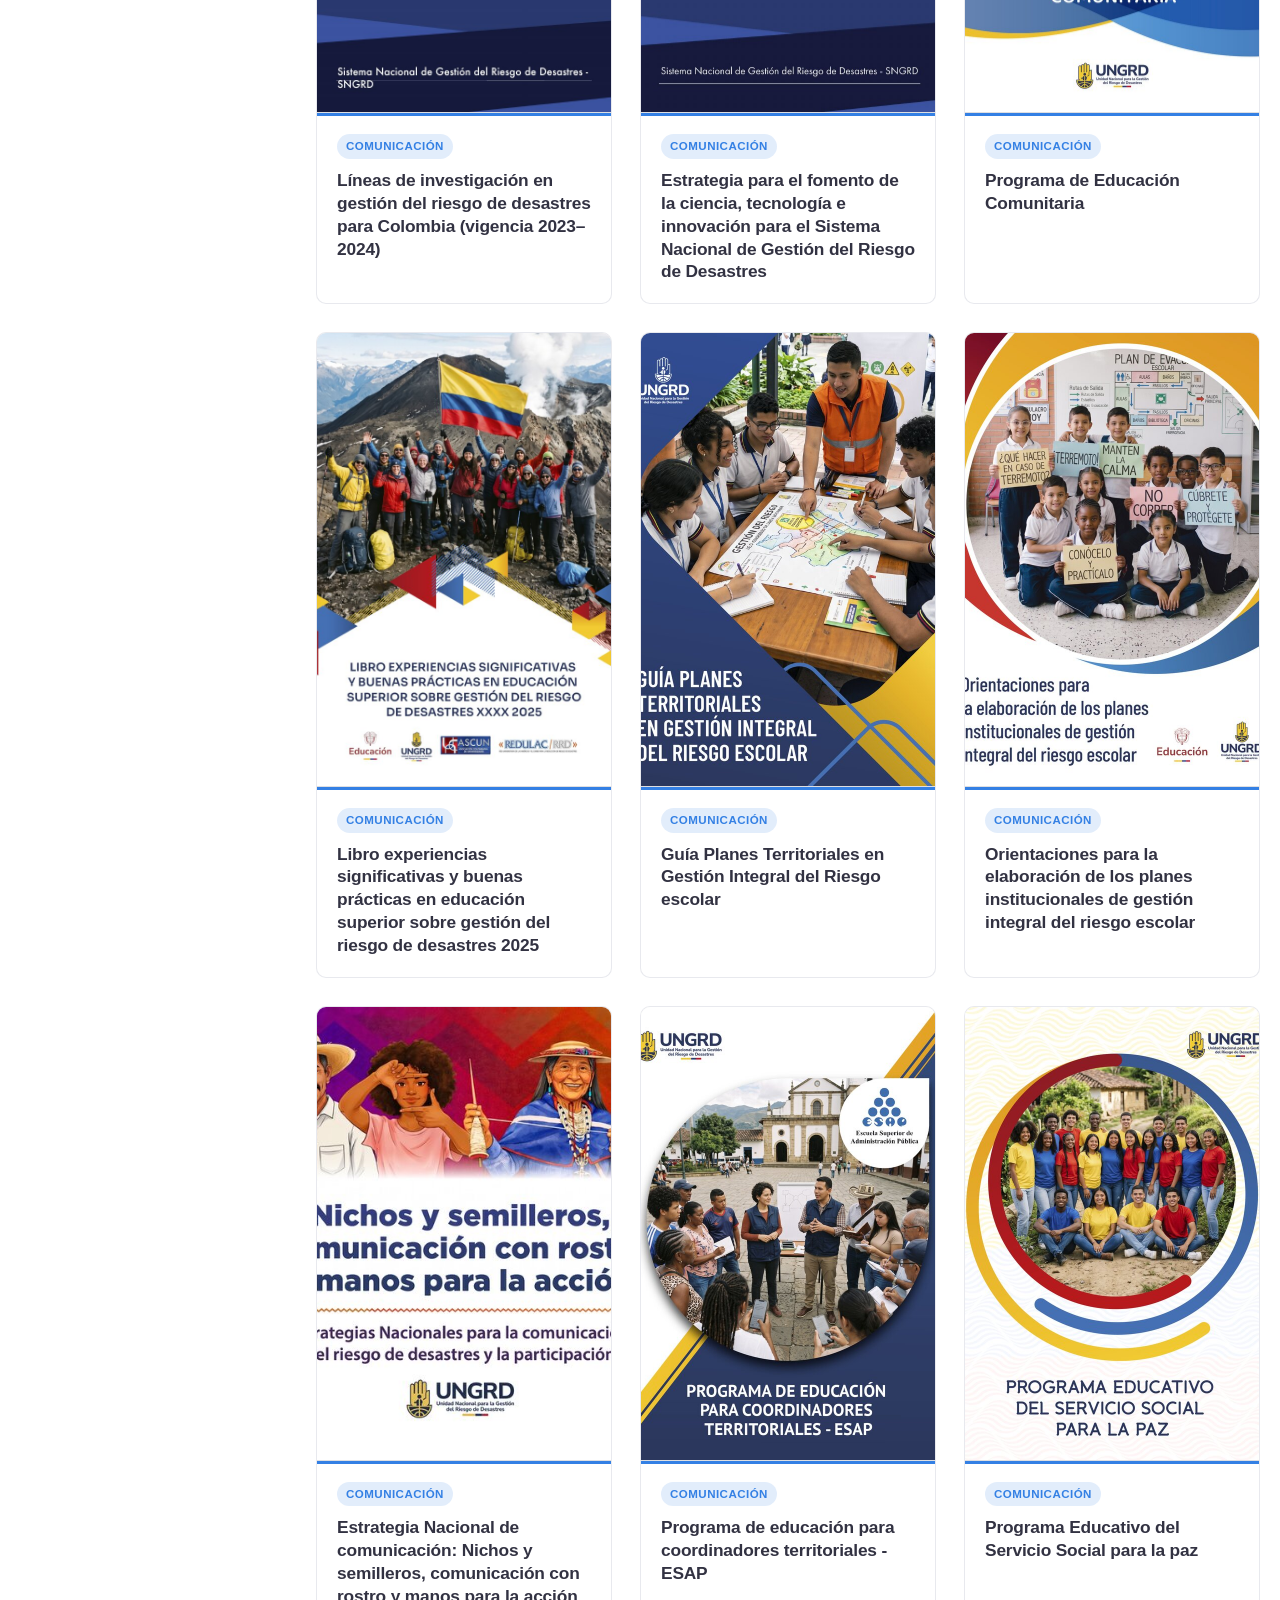
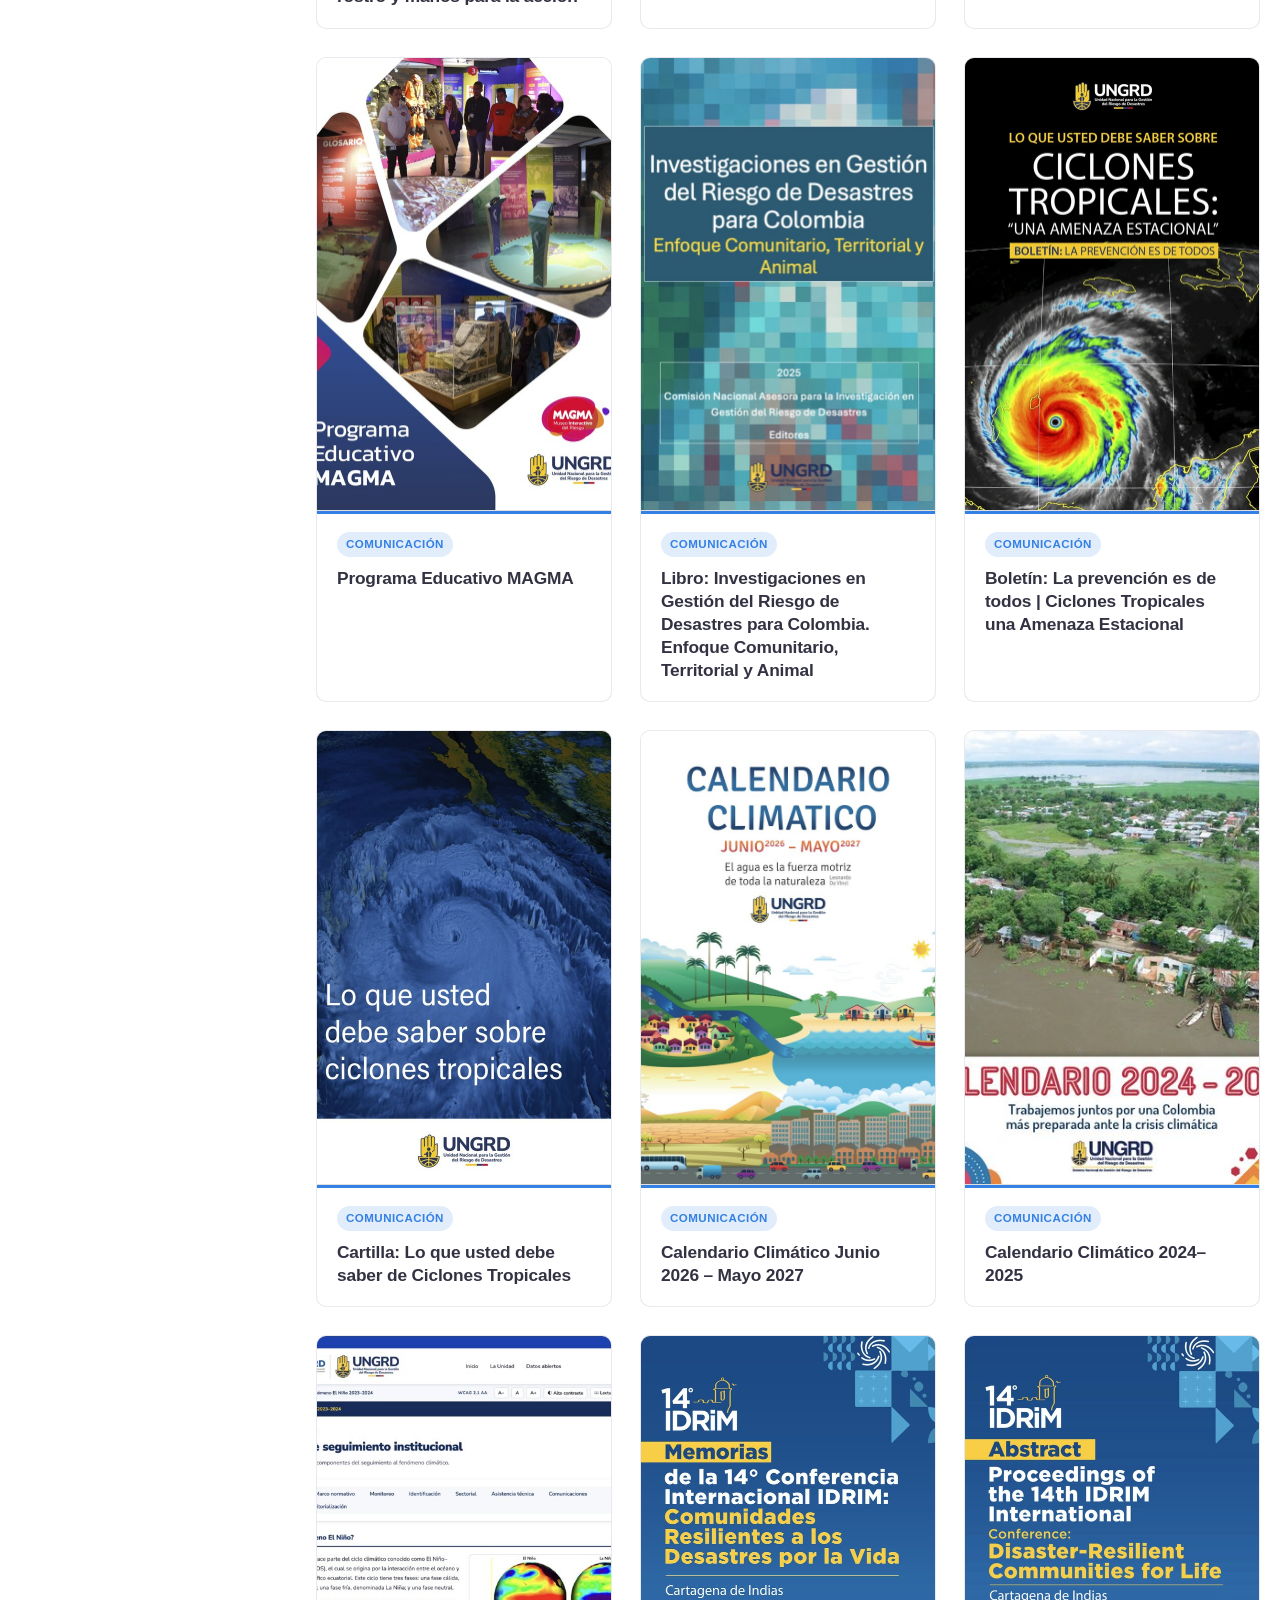
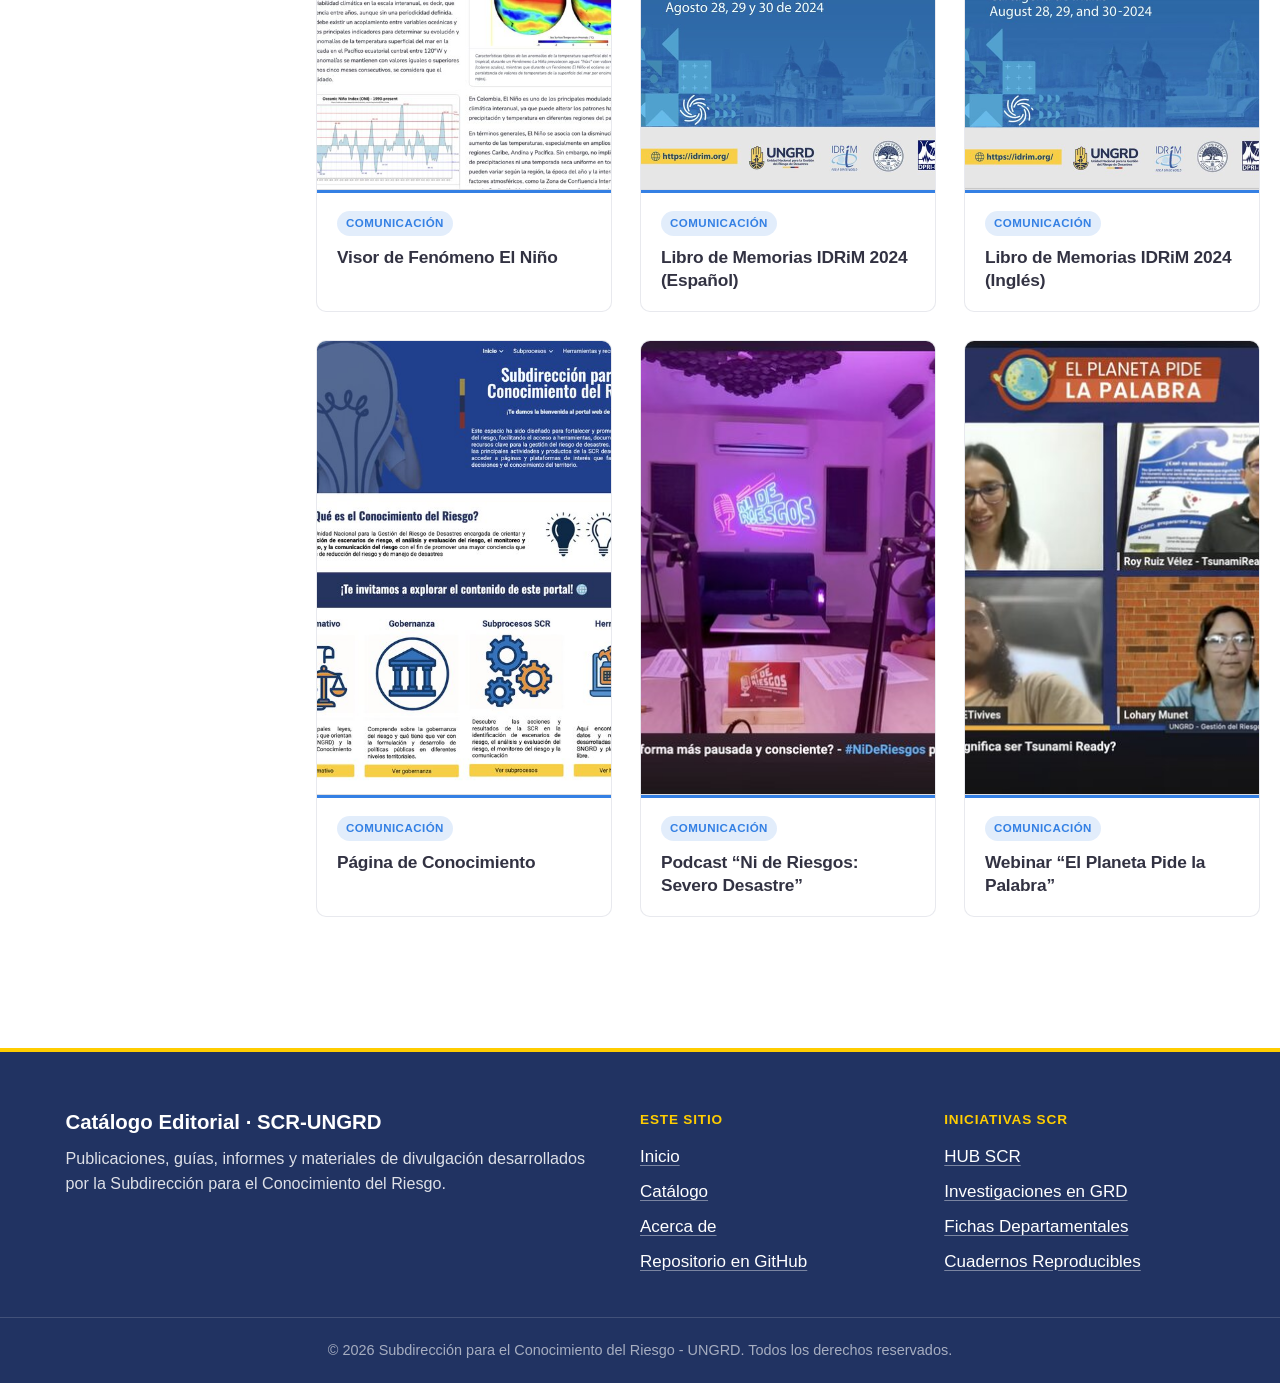
==== commit 18c6edc8: "Built site for gh-pages" ====
--- a/index.html
+++ b/index.html
@@ -2,7 +2,7 @@
 <html xmlns="http://www.w3.org/1999/xhtml" lang="en" xml:lang="en"><head>
 
 <meta charset="utf-8">
-<meta name="generator" content="quarto-1.10.19">
+<meta name="generator" content="quarto-1.11.9">
 
 <meta name="viewport" content="width=device-width, initial-scale=1.0, user-scalable=yes">
 
@@ -38,17 +38,18 @@
 <link href="./images/favicon.png" rel="icon" type="image/png">
 <script src="site_libs/quarto-html/quarto.js" type="module"></script>
 <script src="site_libs/quarto-html/tabsets/tabsets.js" type="module"></script>
+<script src="site_libs/quarto-html/scrollable-regions/scrollable-regions.js" type="module"></script>
 <script src="site_libs/quarto-html/popper.min.js"></script>
 <script src="site_libs/quarto-html/tippy.umd.min.js"></script>
 <link href="site_libs/quarto-html/tippy.css" rel="stylesheet">
-<link href="site_libs/quarto-html/quarto-syntax-highlighting-bf27225e3a48a9273f3daa8f8e829971.css" rel="stylesheet" class="quarto-color-scheme" id="quarto-text-highlighting-styles">
-<link href="site_libs/quarto-html/quarto-syntax-highlighting-dark-b626d73c4c936ccc3cb08be7d45d1df6.css" rel="stylesheet" class="quarto-color-scheme quarto-color-alternate" id="quarto-text-highlighting-styles">
-<link href="site_libs/quarto-html/quarto-syntax-highlighting-bf27225e3a48a9273f3daa8f8e829971.css" rel="stylesheet" class="quarto-color-scheme-extra" id="quarto-text-highlighting-styles">
+<link href="site_libs/quarto-html/quarto-syntax-highlighting-63b5708e65d6cd79cd7618c58d0c21e7.css" rel="stylesheet" class="quarto-color-scheme" id="quarto-text-highlighting-styles">
+<link href="site_libs/quarto-html/quarto-syntax-highlighting-dark-447e42e69aaa9833c0ba1b986f430b20.css" rel="stylesheet" class="quarto-color-scheme quarto-color-alternate" id="quarto-text-highlighting-styles">
+<link href="site_libs/quarto-html/quarto-syntax-highlighting-63b5708e65d6cd79cd7618c58d0c21e7.css" rel="stylesheet" class="quarto-color-scheme-extra" id="quarto-text-highlighting-styles">
 <script src="site_libs/bootstrap/bootstrap.min.js"></script>
 <link href="site_libs/bootstrap/bootstrap-icons.css" rel="stylesheet">
-<link href="site_libs/bootstrap/bootstrap-09040daf3749de2c9a24006ea6137b7d.min.css" rel="stylesheet" append-hash="true" class="quarto-color-scheme" id="quarto-bootstrap" data-mode="light">
-<link href="site_libs/bootstrap/bootstrap-dark-7845183dba0bbcfd217333706e951676.min.css" rel="stylesheet" append-hash="true" class="quarto-color-scheme quarto-color-alternate" id="quarto-bootstrap" data-mode="dark">
-<link href="site_libs/bootstrap/bootstrap-09040daf3749de2c9a24006ea6137b7d.min.css" rel="stylesheet" append-hash="true" class="quarto-color-scheme-extra" id="quarto-bootstrap" data-mode="light">
+<link href="site_libs/bootstrap/bootstrap-d4753484f34350632196b790d633fa00.min.css" rel="stylesheet" append-hash="true" class="quarto-color-scheme" id="quarto-bootstrap" data-mode="light">
+<link href="site_libs/bootstrap/bootstrap-dark-e6f1c2e445fd2efffa02dfd620c79226.min.css" rel="stylesheet" append-hash="true" class="quarto-color-scheme quarto-color-alternate" id="quarto-bootstrap" data-mode="dark">
+<link href="site_libs/bootstrap/bootstrap-d4753484f34350632196b790d633fa00.min.css" rel="stylesheet" append-hash="true" class="quarto-color-scheme-extra" id="quarto-bootstrap" data-mode="light">
 <script id="quarto-search-options" type="application/json">{
   "location": "navbar",
   "copy-button": false,
@@ -84,9 +85,11 @@
 <meta property="og:image" content="https://scr-ungrd.github.io/catalogo-publicaciones/images/cover-catalogo.jpg">
 <meta property="og:site_name" content="Catálogo Editorial | SCR- UNGRD">
 <meta property="og:image:alt" content="Catálogo Editorial UNGRD">
+<meta property="og:image:height" content="1080">
+<meta property="og:image:width" content="700">
 </head>
 
-<body class="nav-fixed fullcontent quarto-light"><script id="quarto-html-before-body" type="application/javascript">
+<body class="nav-fixed fullcontent quarto-light"><a id="quarto-skip-link" class="visually-hidden-focusable" href="#quarto-content">Skip to main content</a><script id="quarto-html-before-body" type="application/javascript">
     const toggleBodyColorMode = (bsSheetEl) => {
       const mode = bsSheetEl.getAttribute("data-mode");
       const bodyEl = window.document.querySelector("body");
@@ -109,6 +112,7 @@
       for (let i=0; i < toggles.length; i++) {
         const toggle = toggles[i];
         if (toggle) {
+          toggle.setAttribute("aria-checked", alternate ? "true" : "false");
           if (alternate) {
             toggle.classList.add("alternate");
           } else {
@@ -138,13 +142,19 @@
       manageTransitions('#quarto-margin-sidebar .nav-link', true);
       // Switch the toggles
       setColorSchemeToggle(alternate)
-      // Hack to workaround the fact that safari doesn't
-      // properly recolor the scrollbar when toggling (#1455)
+    }
+    // Hack to workaround the fact that safari doesn't
+    // properly recolor the scrollbar when toggling (#1455).
+    // Not run on load: stylesheets are set before first paint there, and
+    // scrolling would undo the scroll to a URL fragment (#14973).
+    // The one pixel nudge keeps the reader where they were.
+    const refreshSafariScrollbar = () => {
       if (navigator.userAgent.indexOf('Safari') > 0 && navigator.userAgent.indexOf('Chrome') == -1) {
         manageTransitions("body", false);
-        window.scrollTo(0, 1);
+        const scrollY = window.scrollY;
+        window.scrollTo(0, scrollY > 0 ? scrollY - 1 : 1);
         setTimeout(() => {
-          window.scrollTo(0, 0);
+          window.scrollTo(0, scrollY);
           manageTransitions("body", true);
         }, 40);
       }
@@ -238,6 +248,7 @@
       // Read the current dark / light value
       let toAlternate = !hasAlternateSentinel();
       toggleColorMode(toAlternate);
+      refreshSafariScrollbar();
       setStyleSentinel(toAlternate);
       toggleGiscusIfUsed(toAlternate, darkModeDefault);
       window.dispatchEvent(new Event('resize'));
@@ -252,7 +263,7 @@
 
 <div id="quarto-search-results"></div>
   <header id="quarto-header" class="headroom fixed-top">
-    <nav class="navbar navbar-expand-lg " data-bs-theme="dark">
+    <nav class="navbar navbar-expand-lg " data-bs-theme="dark" aria-label="Site">
       <div class="navbar-container container-fluid">
       <div class="navbar-brand-container mx-auto">
     <a href="./index.html" class="navbar-brand navbar-brand-logo">
@@ -263,8 +274,7 @@
     <span class="navbar-title">Catálogo Editorial | SCR- UNGRD</span>
     </a>
   </div>
-            <div id="quarto-search" class="" title="Search"></div>
-          <button class="navbar-toggler" type="button" data-bs-toggle="collapse" data-bs-target="#navbarCollapse" aria-controls="navbarCollapse" role="menu" aria-expanded="false" aria-label="Toggle navigation" onclick="if (window.quartoToggleHeadroom) { window.quartoToggleHeadroom(); }">
+          <button class="navbar-toggler" type="button" data-bs-toggle="collapse" data-bs-target="#navbarCollapse" aria-controls="navbarCollapse" aria-expanded="false" aria-label="Toggle navigation" onclick="if (window.quartoToggleHeadroom) { window.quartoToggleHeadroom(); }">
   <span class="navbar-toggler-icon"></span>
 </button>
           <div class="collapse navbar-collapse" id="navbarCollapse">
@@ -283,6 +293,10 @@
     <a class="nav-link" href="./#catalogo"> 
 <span class="menu-text">Catálogo</span></a>
   </li>  
+  <li class="nav-item">
+    <a class="nav-link" href="./acerca-de.html"> 
+<span class="menu-text">Acerca de</span></a>
+  </li>  
   <li class="nav-item compact">
     <a class="nav-link" href="https://github.com/scr-ungrd/catalogo-publicaciones" rel="noopener noreferrer" target="_blank"> <i class="bi bi-github" role="img" aria-label="Repositorio en GitHub">
 </i> 
@@ -296,13 +310,14 @@
 </ul>
           </div> <!-- /navcollapse -->
             <div class="quarto-navbar-tools">
-  <a href="" class="quarto-color-scheme-toggle quarto-navigation-tool  px-1" onclick="window.quartoToggleColorScheme(); return false;" title="Toggle dark mode"><i class="bi"></i></a>
+  <button type="button" role="switch" aria-checked="false" class="quarto-color-scheme-toggle quarto-navigation-tool  px-1" onclick="window.quartoToggleColorScheme(); return false;" title="Toggle dark mode" aria-label="Toggle dark mode"><i class="bi"></i></button>
 </div>
+            <div id="quarto-search" class="" title="Search"></div>
       </div> <!-- /container-fluid -->
     </nav>
 </header>
 <!-- content -->
-<div id="quarto-content" class="quarto-container page-layout-custom page-navbar">
+<div id="quarto-content" class="quarto-container page-layout-custom page-navbar" tabindex="-1">
 <!-- sidebar -->
 <!-- margin-sidebar -->
 <!-- main -->
@@ -1223,19 +1238,84 @@
 
 
 
+<!-- Pie de página homogéneo de los sitios SCR (modelo: Cuadernos Reproducibles; colores del Manual de Identidad Visual UNGRD 2024) -->
+<footer id="scr-footer" role="contentinfo">
+  <div class="scr-footer__grid">
+    <div class="scr-footer__brand">
+      <p class="scr-footer__title">Catálogo Editorial · SCR-UNGRD</p>
+      <p>Publicaciones, guías, informes y materiales de divulgación desarrollados por la Subdirección para el Conocimiento del Riesgo.</p>
+    </div>
+    <nav aria-label="Este sitio">
+      <p class="scr-footer__head">Este sitio</p>
+      <ul>
+        <li><a href="index.html">Inicio</a></li>
+        <li><a href="index.html#catalogo">Catálogo</a></li>
+        <li><a href="acerca-de.html">Acerca de</a></li>
+        <li><a href="https://github.com/scr-ungrd/catalogo-publicaciones" target="_blank" rel="noopener noreferrer">Repositorio en GitHub</a></li>
+      </ul>
+    </nav>
+    <nav aria-label="Iniciativas SCR">
+      <p class="scr-footer__head">Iniciativas SCR</p>
+      <ul>
+        <li><a href="https://scr-ungrd.github.io/hub/" target="_blank" rel="noopener noreferrer">HUB SCR</a></li>
+        <li><a href="https://scr-ungrd.github.io/investigaciones-grd-colombia/" target="_blank" rel="noopener noreferrer">Investigaciones en GRD</a></li>
+        <li><a href="https://scr-ungrd.github.io/fichas-departamentales-escenarios-riesgo/" target="_blank" rel="noopener noreferrer">Fichas Departamentales</a></li>
+        <li><a href="https://scr-ungrd.github.io/cuadernos-reproducibles/" target="_blank" rel="noopener noreferrer">Cuadernos Reproducibles</a></li>
+      </ul>
+    </nav>
+  </div>
+  <div class="scr-footer__notice">
+    <p>© 2026 Subdirección para el Conocimiento del Riesgo - UNGRD. Todos los derechos reservados.</p>
+  </div>
+</footer>
 <script id="quarto-html-after-body" type="application/javascript">
   window.document.addEventListener("DOMContentLoaded", function (event) {
     // Ensure there is a toggle, if there isn't float one in the top right
     if (window.document.querySelector('.quarto-color-scheme-toggle') === null) {
-      const a = window.document.createElement('a');
-      a.classList.add('top-right');
-      a.classList.add('quarto-color-scheme-toggle');
-      a.href = "";
-      a.onclick = function() { try { window.quartoToggleColorScheme(); } catch {} return false; };
+      const toggle = window.document.createElement('button');
+      toggle.type = "button";
+      toggle.setAttribute("role", "switch");
+      toggle.setAttribute("aria-checked", "false");
+      toggle.classList.add('top-right');
+      toggle.classList.add('quarto-color-scheme-toggle');
+      toggle.setAttribute("aria-label", "Toggle dark mode");
+      toggle.onclick = function() { try { window.quartoToggleColorScheme(); } catch {} return false; };
       const i = window.document.createElement("i");
       i.classList.add('bi');
-      a.appendChild(i);
-      window.document.body.appendChild(a);
+      toggle.appendChild(i);
+      // Put the toggle in a landmark of its own, so that landmark navigation
+      // can reach it.
+      //
+      // The container is always a fresh direct child of body, and the toggle is
+      // never moved into page furniture that the theme or the author controls.
+      // The toggle is positioned against the page, so any ancestor that
+      // establishes a containing block captures it: a positioned element or a
+      // grid for position: absolute, and transform, filter, will-change or
+      // contain for position: fixed. A direct child of body has none of these
+      // to inherit, and the shift when one appears is silent and visual.
+      //
+      // ARIA says a document should have at most one banner, and axe reports a
+      // duplicate whether or not the banners carry distinct labels. So use a
+      // header when the page has no banner yet, and a named region otherwise.
+      //
+      // A header is a banner wherever it sits, unless it is inside sectioning
+      // content, so this cannot just look at the children of body: a custom
+      // page layout wraps the title block header in a plain div. An explicit
+      // role="banner" always counts.
+      const sectioning = 'article, aside, main, nav, section, [role="article"], [role="complementary"], [role="main"], [role="navigation"], [role="region"]';
+      const hasBanner = Array.from(
+        window.document.querySelectorAll('header:not([role]), [role="banner"]')
+      ).some(function(el) {
+        return el.hasAttribute("role") || el.closest(sectioning) === null;
+      });
+      const container = window.document.createElement(hasBanner ? "div" : "header");
+      if (hasBanner) {
+        container.setAttribute("role", "region");
+        container.setAttribute("aria-label", "Toggle dark mode");
+      }
+      container.classList.add('quarto-color-scheme-toggle-container');
+      container.appendChild(toggle);
+      window.document.body.appendChild(container);
     }
     setColorSchemeToggle(hasAlternateSentinel())
     const isCodeAnnotation = (el) => {
@@ -1307,7 +1387,8 @@
           return filterRegex.test(href) || localhostRegex.test(href) || mailtoRegex.test(href);
       }
       // Inspect non-navigation links and adorn them if external
-     var links = window.document.querySelectorAll('a[href]:not(.nav-link):not(.navbar-brand):not(.toc-action):not(.sidebar-link):not(.sidebar-item-toggle):not(.pagination-link):not(.no-external):not([aria-hidden]):not(.dropdown-item):not(.quarto-navigation-tool):not(.about-link)');
+      window.quartoDecorateExternalLinks = function (root) {
+     var links = (root || window.document).querySelectorAll('a[href]:not(.nav-link):not(.navbar-brand):not(.toc-action):not(.sidebar-link):not(.sidebar-item-toggle):not(.pagination-link):not(.no-external):not([aria-hidden]):not(.dropdown-item):not(.quarto-navigation-tool):not(.about-link)');
       for (var i=0; i<links.length; i++) {
         const link = links[i];
         if (!isInternal(link.href)) {
@@ -1316,8 +1397,69 @@
           if (link.dataset.originalHref !== undefined) {
             link.href = link.dataset.originalHref;
           }
-        }
-      }
+          if (!link.classList.contains('no-external-icon')) {
+          }
+        }
+      }
+      };
+      window.quartoDecorateExternalLinks(window.document);
+    // Esc closes the popup (WCAG 1.4.13) and focus leaving both trigger and
+    // popup closes it (WCAG 2.4.11); tippy handles neither for interactive popups.
+    const hideOnEscAndFocusOut = {
+      name: 'hideOnEscAndFocusOut',
+      defaultValue: true,
+      fn(instance) {
+        const dismiss = () => {
+          // A show scheduled by the trigger delay would otherwise reopen it
+          instance.clearDelayTimeouts();
+          instance.hide();
+        };
+        const onKeyDown = (event) => {
+          if (event.key !== 'Escape') {
+            return;
+          }
+          // Keep Esc from also reaching page handlers (e.g. reveal.js overview),
+          // except an open reveal.js slide menu, which Esc should close too.
+          // The menu handles keys only when its keyboard option is on.
+          const menuHandlesEsc = window.Reveal?.getPlugin?.('menu')?.isOpen() &&
+            window.Reveal.getConfig().menu?.keyboard !== false;
+          if (!menuHandlesEsc) {
+            event.stopPropagation();
+          }
+          if (instance.popper.contains(window.document.activeElement)) {
+            // Disabled while refocusing so the focus trigger does not reopen it
+            instance.disable();
+            instance.reference.focus();
+            instance.enable();
+          }
+          dismiss();
+        };
+        const onFocusOut = (event) => {
+          const target = event.relatedTarget;
+          if (target && !instance.reference.contains(target) &&
+              !instance.popper.contains(target)) {
+            dismiss();
+          }
+        };
+        // On the trigger too: a click trigger (code-annotations: select) has no
+        // blur handling. Attached for the instance's lifetime so leaving the
+        // trigger also cancels a show still pending on the trigger delay.
+        instance.reference.addEventListener('focusout', onFocusOut);
+        return {
+          onShow() {
+            window.document.addEventListener('keydown', onKeyDown, true);
+            instance.popper.addEventListener('focusout', onFocusOut);
+          },
+          onHide() {
+            window.document.removeEventListener('keydown', onKeyDown, true);
+            instance.popper.removeEventListener('focusout', onFocusOut);
+          },
+          onDestroy() {
+            instance.reference.removeEventListener('focusout', onFocusOut);
+          },
+        };
+      },
+    };
     function tippyHover(el, contentFn, onTriggerFn, onUntriggerFn) {
       const config = {
         allowHTML: true,
@@ -1331,6 +1473,7 @@
         interactiveBorder: 10,
         theme: 'quarto',
         placement: 'bottom-start',
+        plugins: [hideOnEscAndFocusOut],
       };
       if (contentFn) {
         config.content = contentFn;
@@ -1493,44 +1636,54 @@
           const lineIds = lines.map((line) => {
             return targetCell + "-" + line;
           })
-          let top = null;
-          let height = null;
-          let parent = null;
+          // Each band is positioned against its own containing block, which is
+          // not the offsetParent of the lines, so place it from client rects.
+          const placeBand = (band, firstEl, lastEl, codeBlock) => {
+            const container = band.offsetParent;
+            if (container === null) {
+              return;
+            }
+            const containerRect = container.getBoundingClientRect();
+            // Reveal.js scales slides with a transform, so convert client
+            // pixels back to the CSS pixels of the container.
+            const scale = containerRect.height / container.offsetHeight || 1;
+            const firstRect = firstEl.getBoundingClientRect();
+            const lastRect = lastEl.getBoundingClientRect();
+            const top = (firstRect.top - containerRect.top) / scale - container.clientTop + container.scrollTop;
+            const height = (lastRect.bottom - firstRect.top) / scale;
+            band.style.top = top - 2 + "px";
+            band.style.height = height + 4 + "px";
+            if (codeBlock) {
+              // Without the copy button wrapper, the containing block is wider
+              // than the code block, so span the code block explicitly.
+              const blockRect = codeBlock.getBoundingClientRect();
+              band.style.left = (blockRect.left - containerRect.left) / scale - container.clientLeft + container.scrollLeft + "px";
+              band.style.width = blockRect.width / scale + "px";
+            }
+          };
           if (lineIds.length > 0) {
-              //compute the position of the single el (top and bottom and make a div)
-              const el = window.document.getElementById(lineIds[0]);
-              top = el.offsetTop;
-              height = el.offsetHeight;
-              parent = el.parentElement.parentElement;
-            if (lineIds.length > 1) {
-              const lastEl = window.document.getElementById(lineIds[lineIds.length - 1]);
-              const bottom = lastEl.offsetTop + lastEl.offsetHeight;
-              height = bottom - top;
+            const el = window.document.getElementById(lineIds[0]);
+            const lastEl = window.document.getElementById(lineIds[lineIds.length - 1]);
+            const parent = el.parentElement.parentElement;
+            // cook up a div (if necessary) and position it
+            let div = window.document.getElementById("code-annotation-line-highlight");
+            if (div === null) {
+              div = window.document.createElement("div");
+              div.setAttribute("id", "code-annotation-line-highlight");
+              div.style.position = 'absolute';
+              parent.appendChild(div);
             }
-            if (top !== null && height !== null && parent !== null) {
-              // cook up a div (if necessary) and position it 
-              let div = window.document.getElementById("code-annotation-line-highlight");
-              if (div === null) {
-                div = window.document.createElement("div");
-                div.setAttribute("id", "code-annotation-line-highlight");
-                div.style.position = 'absolute';
-                parent.appendChild(div);
-              }
-              div.style.top = top - 2 + "px";
-              div.style.height = height + 4 + "px";
-              div.style.left = 0;
-              let gutterDiv = window.document.getElementById("code-annotation-line-highlight-gutter");
-              if (gutterDiv === null) {
-                gutterDiv = window.document.createElement("div");
-                gutterDiv.setAttribute("id", "code-annotation-line-highlight-gutter");
-                gutterDiv.style.position = 'absolute';
-                const codeCell = window.document.getElementById(targetCell);
-                const gutter = codeCell.querySelector('.code-annotation-gutter');
-                gutter.appendChild(gutterDiv);
-              }
-              gutterDiv.style.top = top - 2 + "px";
-              gutterDiv.style.height = height + 4 + "px";
+            placeBand(div, el, lastEl, parent.closest("div.sourceCode") || parent);
+            let gutterDiv = window.document.getElementById("code-annotation-line-highlight-gutter");
+            if (gutterDiv === null) {
+              gutterDiv = window.document.createElement("div");
+              gutterDiv.setAttribute("id", "code-annotation-line-highlight-gutter");
+              gutterDiv.style.position = 'absolute';
+              const codeCell = window.document.getElementById(targetCell);
+              const gutter = codeCell.querySelector('.code-annotation-gutter');
+              gutter.appendChild(gutterDiv);
             }
+            placeBand(gutterDiv, el, lastEl);
             selectedAnnoteEl = annoteEl;
           }
         };
@@ -1629,20 +1782,10 @@
     }
   });
   </script>
+  <script type="application/javascript">
+  window.quartoScrollableRegionsLabels = {"code":"Scrollable code","output":"Scrollable output"};
+  </script>
 </div> <!-- /content -->
-<footer class="footer">
-  <div class="nav-footer">
-    <div class="nav-footer-left">
-<p>© 2026 UNGRD — Unidad Nacional para la Gestión del Riesgo de Desastres</p>
-</div>   
-    <div class="nav-footer-center">
-<p>Subdirección para el Conocimiento del Riesgo</p>
-</div>
-    <div class="nav-footer-right">
-      &nbsp;
-    </div>
-  </div>
-</footer>
 
 
 
--- a/site_libs/quarto-html/quarto-syntax-highlighting-63b5708e65d6cd79cd7618c58d0c21e7.css
+++ b/site_libs/quarto-html/quarto-syntax-highlighting-63b5708e65d6cd79cd7618c58d0c21e7.css
@@ -0,0 +1,236 @@
+/* quarto syntax highlight colors */
+:root {
+  --quarto-hl-ot-color: #003B4F;
+  --quarto-hl-at-color: #657422;
+  --quarto-hl-ss-color: #20794D;
+  --quarto-hl-an-color: #5E5E5E;
+  --quarto-hl-fu-color: #4758AB;
+  --quarto-hl-st-color: #20794D;
+  --quarto-hl-cf-color: #003B4F;
+  --quarto-hl-op-color: #5E5E5E;
+  --quarto-hl-er-color: #AD0000;
+  --quarto-hl-bn-color: #AD0000;
+  --quarto-hl-al-color: #AD0000;
+  --quarto-hl-va-color: #111111;
+  --quarto-hl-bu-color: inherit;
+  --quarto-hl-ex-color: inherit;
+  --quarto-hl-pp-color: #AD0000;
+  --quarto-hl-in-color: #5E5E5E;
+  --quarto-hl-vs-color: #20794D;
+  --quarto-hl-wa-color: #5E5E5E;
+  --quarto-hl-do-color: #5E5E5E;
+  --quarto-hl-im-color: #00769E;
+  --quarto-hl-ch-color: #20794D;
+  --quarto-hl-dt-color: #AD0000;
+  --quarto-hl-fl-color: #AD0000;
+  --quarto-hl-co-color: #5E5E5E;
+  --quarto-hl-cv-color: #5E5E5E;
+  --quarto-hl-cn-color: #8f5902;
+  --quarto-hl-sc-color: #5E5E5E;
+  --quarto-hl-dv-color: #AD0000;
+  --quarto-hl-kw-color: #003B4F;
+}
+
+/* other quarto variables */
+:root {
+  --quarto-font-monospace: SFMono-Regular, Menlo, Monaco, Consolas, "Liberation Mono", "Courier New", monospace;
+}
+
+/* syntax highlight based on Pandoc's rules */
+pre > code.sourceCode > span {
+  color: #003B4F;
+}
+
+code.sourceCode > span {
+  color: #003B4F;
+}
+
+div.sourceCode,
+div.sourceCode pre.sourceCode {
+  color: #003B4F;
+}
+
+/* Normal */
+code span {
+  color: #003B4F;
+}
+
+/* Alert */
+code span.al {
+  color: #AD0000;
+  font-style: inherit;
+}
+
+/* Annotation */
+code span.an {
+  color: #5E5E5E;
+  font-style: inherit;
+}
+
+/* Attribute */
+code span.at {
+  color: #657422;
+  font-style: inherit;
+}
+
+/* BaseN */
+code span.bn {
+  color: #AD0000;
+  font-style: inherit;
+}
+
+/* BuiltIn */
+code span.bu {
+  font-style: inherit;
+}
+
+/* ControlFlow */
+code span.cf {
+  color: #003B4F;
+  font-weight: bold;
+  font-style: inherit;
+}
+
+/* Char */
+code span.ch {
+  color: #20794D;
+  font-style: inherit;
+}
+
+/* Constant */
+code span.cn {
+  color: #8f5902;
+  font-style: inherit;
+}
+
+/* Comment */
+code span.co {
+  color: #5E5E5E;
+  font-style: inherit;
+}
+
+/* CommentVar */
+code span.cv {
+  color: #5E5E5E;
+  font-style: italic;
+}
+
+/* Documentation */
+code span.do {
+  color: #5E5E5E;
+  font-style: italic;
+}
+
+/* DataType */
+code span.dt {
+  color: #AD0000;
+  font-style: inherit;
+}
+
+/* DecVal */
+code span.dv {
+  color: #AD0000;
+  font-style: inherit;
+}
+
+/* Error */
+code span.er {
+  color: #AD0000;
+  font-style: inherit;
+}
+
+/* Extension */
+code span.ex {
+  font-style: inherit;
+}
+
+/* Float */
+code span.fl {
+  color: #AD0000;
+  font-style: inherit;
+}
+
+/* Function */
+code span.fu {
+  color: #4758AB;
+  font-style: inherit;
+}
+
+/* Import */
+code span.im {
+  color: #00769E;
+  font-style: inherit;
+}
+
+/* Information */
+code span.in {
+  color: #5E5E5E;
+  font-style: inherit;
+}
+
+/* Keyword */
+code span.kw {
+  color: #003B4F;
+  font-weight: bold;
+  font-style: inherit;
+}
+
+/* Operator */
+code span.op {
+  color: #5E5E5E;
+  font-style: inherit;
+}
+
+/* Other */
+code span.ot {
+  color: #003B4F;
+  font-style: inherit;
+}
+
+/* Preprocessor */
+code span.pp {
+  color: #AD0000;
+  font-style: inherit;
+}
+
+/* SpecialChar */
+code span.sc {
+  color: #5E5E5E;
+  font-style: inherit;
+}
+
+/* SpecialString */
+code span.ss {
+  color: #20794D;
+  font-style: inherit;
+}
+
+/* String */
+code span.st {
+  color: #20794D;
+  font-style: inherit;
+}
+
+/* Variable */
+code span.va {
+  color: #111111;
+  font-style: inherit;
+}
+
+/* VerbatimString */
+code span.vs {
+  color: #20794D;
+  font-style: inherit;
+}
+
+/* Warning */
+code span.wa {
+  color: #5E5E5E;
+  font-style: italic;
+}
+
+.prevent-inlining {
+  content: "</";
+}
+
+/*# sourceMappingURL=054cc16b9e9817627be6994582d2ffb5.css.map */
--- a/site_libs/quarto-html/quarto-syntax-highlighting-dark-447e42e69aaa9833c0ba1b986f430b20.css
+++ b/site_libs/quarto-html/quarto-syntax-highlighting-dark-447e42e69aaa9833c0ba1b986f430b20.css
@@ -0,0 +1,219 @@
+/* quarto syntax highlight colors */
+:root {
+  --quarto-hl-al-color: #f07178;
+  --quarto-hl-an-color: #d4d0ab;
+  --quarto-hl-at-color: #00e0e0;
+  --quarto-hl-bn-color: #d4d0ab;
+  --quarto-hl-bu-color: #abe338;
+  --quarto-hl-ch-color: #abe338;
+  --quarto-hl-co-color: #f8f8f2;
+  --quarto-hl-cv-color: #ffd700;
+  --quarto-hl-cn-color: #ffd700;
+  --quarto-hl-cf-color: #ffa07a;
+  --quarto-hl-dt-color: #ffa07a;
+  --quarto-hl-dv-color: #d4d0ab;
+  --quarto-hl-do-color: #f8f8f2;
+  --quarto-hl-er-color: #f07178;
+  --quarto-hl-ex-color: #00e0e0;
+  --quarto-hl-fl-color: #d4d0ab;
+  --quarto-hl-fu-color: #ffa07a;
+  --quarto-hl-im-color: #abe338;
+  --quarto-hl-in-color: #d4d0ab;
+  --quarto-hl-kw-color: #ffa07a;
+  --quarto-hl-op-color: #ffa07a;
+  --quarto-hl-ot-color: #00e0e0;
+  --quarto-hl-pp-color: #dcc6e0;
+  --quarto-hl-re-color: #00e0e0;
+  --quarto-hl-sc-color: #abe338;
+  --quarto-hl-ss-color: #abe338;
+  --quarto-hl-st-color: #abe338;
+  --quarto-hl-va-color: #00e0e0;
+  --quarto-hl-vs-color: #abe338;
+  --quarto-hl-wa-color: #dcc6e0;
+}
+
+/* other quarto variables */
+:root {
+  --quarto-font-monospace: SFMono-Regular, Menlo, Monaco, Consolas, "Liberation Mono", "Courier New", monospace;
+}
+
+/* syntax highlight based on Pandoc's rules */
+pre > code.sourceCode > span {
+  color: #f8f8f2;
+}
+
+code.sourceCode > span {
+  color: #f8f8f2;
+}
+
+div.sourceCode,
+div.sourceCode pre.sourceCode {
+  color: #f8f8f2;
+}
+
+/* Normal */
+code span {
+  color: #f8f8f2;
+}
+
+/* Alert */
+code span.al {
+  color: #f07178;
+}
+
+/* Annotation */
+code span.an {
+  color: #d4d0ab;
+}
+
+/* Attribute */
+code span.at {
+  color: #00e0e0;
+}
+
+/* BaseN */
+code span.bn {
+  color: #d4d0ab;
+}
+
+/* BuiltIn */
+code span.bu {
+  color: #abe338;
+}
+
+/* ControlFlow */
+code span.cf {
+  font-weight: bold;
+  color: #ffa07a;
+}
+
+/* Char */
+code span.ch {
+  color: #abe338;
+}
+
+/* Constant */
+code span.cn {
+  color: #ffd700;
+}
+
+/* Comment */
+code span.co {
+  font-style: italic;
+  color: #f8f8f2;
+}
+
+/* CommentVar */
+code span.cv {
+  color: #ffd700;
+}
+
+/* Documentation */
+code span.do {
+  color: #f8f8f2;
+}
+
+/* DataType */
+code span.dt {
+  color: #ffa07a;
+}
+
+/* DecVal */
+code span.dv {
+  color: #d4d0ab;
+}
+
+/* Error */
+code span.er {
+  color: #f07178;
+  text-decoration: underline;
+}
+
+/* Extension */
+code span.ex {
+  font-weight: bold;
+  color: #00e0e0;
+}
+
+/* Float */
+code span.fl {
+  color: #d4d0ab;
+}
+
+/* Function */
+code span.fu {
+  color: #ffa07a;
+}
+
+/* Import */
+code span.im {
+  color: #abe338;
+}
+
+/* Information */
+code span.in {
+  color: #d4d0ab;
+}
+
+/* Keyword */
+code span.kw {
+  font-weight: bold;
+  color: #ffa07a;
+}
+
+/* Operator */
+code span.op {
+  color: #ffa07a;
+}
+
+/* Other */
+code span.ot {
+  color: #00e0e0;
+}
+
+/* Preprocessor */
+code span.pp {
+  color: #dcc6e0;
+}
+
+/* RegionMarker */
+code span.re {
+  background-color: #f8f8f2;
+  color: #00e0e0;
+}
+
+/* SpecialChar */
+code span.sc {
+  color: #abe338;
+}
+
+/* SpecialString */
+code span.ss {
+  color: #abe338;
+}
+
+/* String */
+code span.st {
+  color: #abe338;
+}
+
+/* Variable */
+code span.va {
+  color: #00e0e0;
+}
+
+/* VerbatimString */
+code span.vs {
+  color: #abe338;
+}
+
+/* Warning */
+code span.wa {
+  color: #dcc6e0;
+}
+
+.prevent-inlining {
+  content: "</";
+}
+
+/*# sourceMappingURL=be8e1111c2b710f7c3a4926ffa2967aa.css.map */
--- a/site_libs/quarto-html/quarto-syntax-highlighting-63b5708e65d6cd79cd7618c58d0c21e7.css
+++ b/site_libs/quarto-html/quarto-syntax-highlighting-63b5708e65d6cd79cd7618c58d0c21e7.css
@@ -0,0 +1,236 @@
+/* quarto syntax highlight colors */
+:root {
+  --quarto-hl-ot-color: #003B4F;
+  --quarto-hl-at-color: #657422;
+  --quarto-hl-ss-color: #20794D;
+  --quarto-hl-an-color: #5E5E5E;
+  --quarto-hl-fu-color: #4758AB;
+  --quarto-hl-st-color: #20794D;
+  --quarto-hl-cf-color: #003B4F;
+  --quarto-hl-op-color: #5E5E5E;
+  --quarto-hl-er-color: #AD0000;
+  --quarto-hl-bn-color: #AD0000;
+  --quarto-hl-al-color: #AD0000;
+  --quarto-hl-va-color: #111111;
+  --quarto-hl-bu-color: inherit;
+  --quarto-hl-ex-color: inherit;
+  --quarto-hl-pp-color: #AD0000;
+  --quarto-hl-in-color: #5E5E5E;
+  --quarto-hl-vs-color: #20794D;
+  --quarto-hl-wa-color: #5E5E5E;
+  --quarto-hl-do-color: #5E5E5E;
+  --quarto-hl-im-color: #00769E;
+  --quarto-hl-ch-color: #20794D;
+  --quarto-hl-dt-color: #AD0000;
+  --quarto-hl-fl-color: #AD0000;
+  --quarto-hl-co-color: #5E5E5E;
+  --quarto-hl-cv-color: #5E5E5E;
+  --quarto-hl-cn-color: #8f5902;
+  --quarto-hl-sc-color: #5E5E5E;
+  --quarto-hl-dv-color: #AD0000;
+  --quarto-hl-kw-color: #003B4F;
+}
+
+/* other quarto variables */
+:root {
+  --quarto-font-monospace: SFMono-Regular, Menlo, Monaco, Consolas, "Liberation Mono", "Courier New", monospace;
+}
+
+/* syntax highlight based on Pandoc's rules */
+pre > code.sourceCode > span {
+  color: #003B4F;
+}
+
+code.sourceCode > span {
+  color: #003B4F;
+}
+
+div.sourceCode,
+div.sourceCode pre.sourceCode {
+  color: #003B4F;
+}
+
+/* Normal */
+code span {
+  color: #003B4F;
+}
+
+/* Alert */
+code span.al {
+  color: #AD0000;
+  font-style: inherit;
+}
+
+/* Annotation */
+code span.an {
+  color: #5E5E5E;
+  font-style: inherit;
+}
+
+/* Attribute */
+code span.at {
+  color: #657422;
+  font-style: inherit;
+}
+
+/* BaseN */
+code span.bn {
+  color: #AD0000;
+  font-style: inherit;
+}
+
+/* BuiltIn */
+code span.bu {
+  font-style: inherit;
+}
+
+/* ControlFlow */
+code span.cf {
+  color: #003B4F;
+  font-weight: bold;
+  font-style: inherit;
+}
+
+/* Char */
+code span.ch {
+  color: #20794D;
+  font-style: inherit;
+}
+
+/* Constant */
+code span.cn {
+  color: #8f5902;
+  font-style: inherit;
+}
+
+/* Comment */
+code span.co {
+  color: #5E5E5E;
+  font-style: inherit;
+}
+
+/* CommentVar */
+code span.cv {
+  color: #5E5E5E;
+  font-style: italic;
+}
+
+/* Documentation */
+code span.do {
+  color: #5E5E5E;
+  font-style: italic;
+}
+
+/* DataType */
+code span.dt {
+  color: #AD0000;
+  font-style: inherit;
+}
+
+/* DecVal */
+code span.dv {
+  color: #AD0000;
+  font-style: inherit;
+}
+
+/* Error */
+code span.er {
+  color: #AD0000;
+  font-style: inherit;
+}
+
+/* Extension */
+code span.ex {
+  font-style: inherit;
+}
+
+/* Float */
+code span.fl {
+  color: #AD0000;
+  font-style: inherit;
+}
+
+/* Function */
+code span.fu {
+  color: #4758AB;
+  font-style: inherit;
+}
+
+/* Import */
+code span.im {
+  color: #00769E;
+  font-style: inherit;
+}
+
+/* Information */
+code span.in {
+  color: #5E5E5E;
+  font-style: inherit;
+}
+
+/* Keyword */
+code span.kw {
+  color: #003B4F;
+  font-weight: bold;
+  font-style: inherit;
+}
+
+/* Operator */
+code span.op {
+  color: #5E5E5E;
+  font-style: inherit;
+}
+
+/* Other */
+code span.ot {
+  color: #003B4F;
+  font-style: inherit;
+}
+
+/* Preprocessor */
+code span.pp {
+  color: #AD0000;
+  font-style: inherit;
+}
+
+/* SpecialChar */
+code span.sc {
+  color: #5E5E5E;
+  font-style: inherit;
+}
+
+/* SpecialString */
+code span.ss {
+  color: #20794D;
+  font-style: inherit;
+}
+
+/* String */
+code span.st {
+  color: #20794D;
+  font-style: inherit;
+}
+
+/* Variable */
+code span.va {
+  color: #111111;
+  font-style: inherit;
+}
+
+/* VerbatimString */
+code span.vs {
+  color: #20794D;
+  font-style: inherit;
+}
+
+/* Warning */
+code span.wa {
+  color: #5E5E5E;
+  font-style: italic;
+}
+
+.prevent-inlining {
+  content: "</";
+}
+
+/*# sourceMappingURL=054cc16b9e9817627be6994582d2ffb5.css.map */
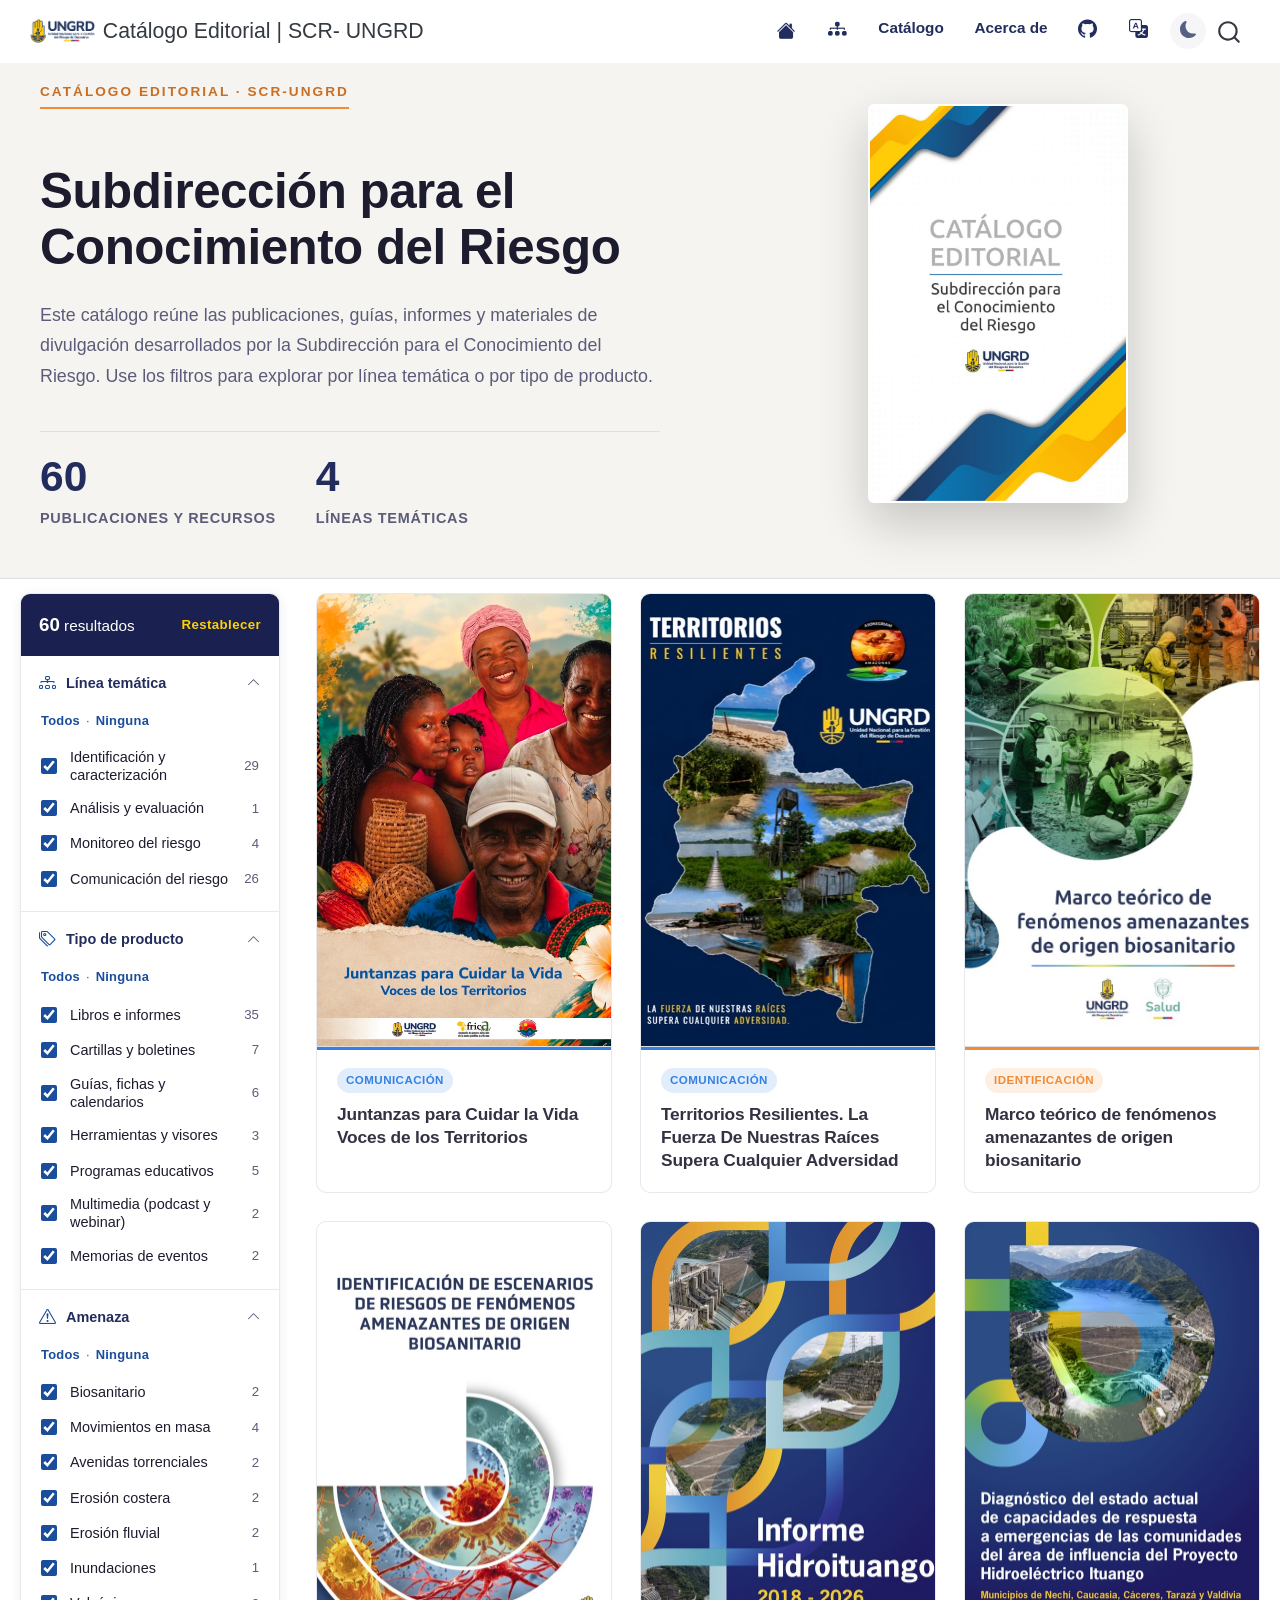
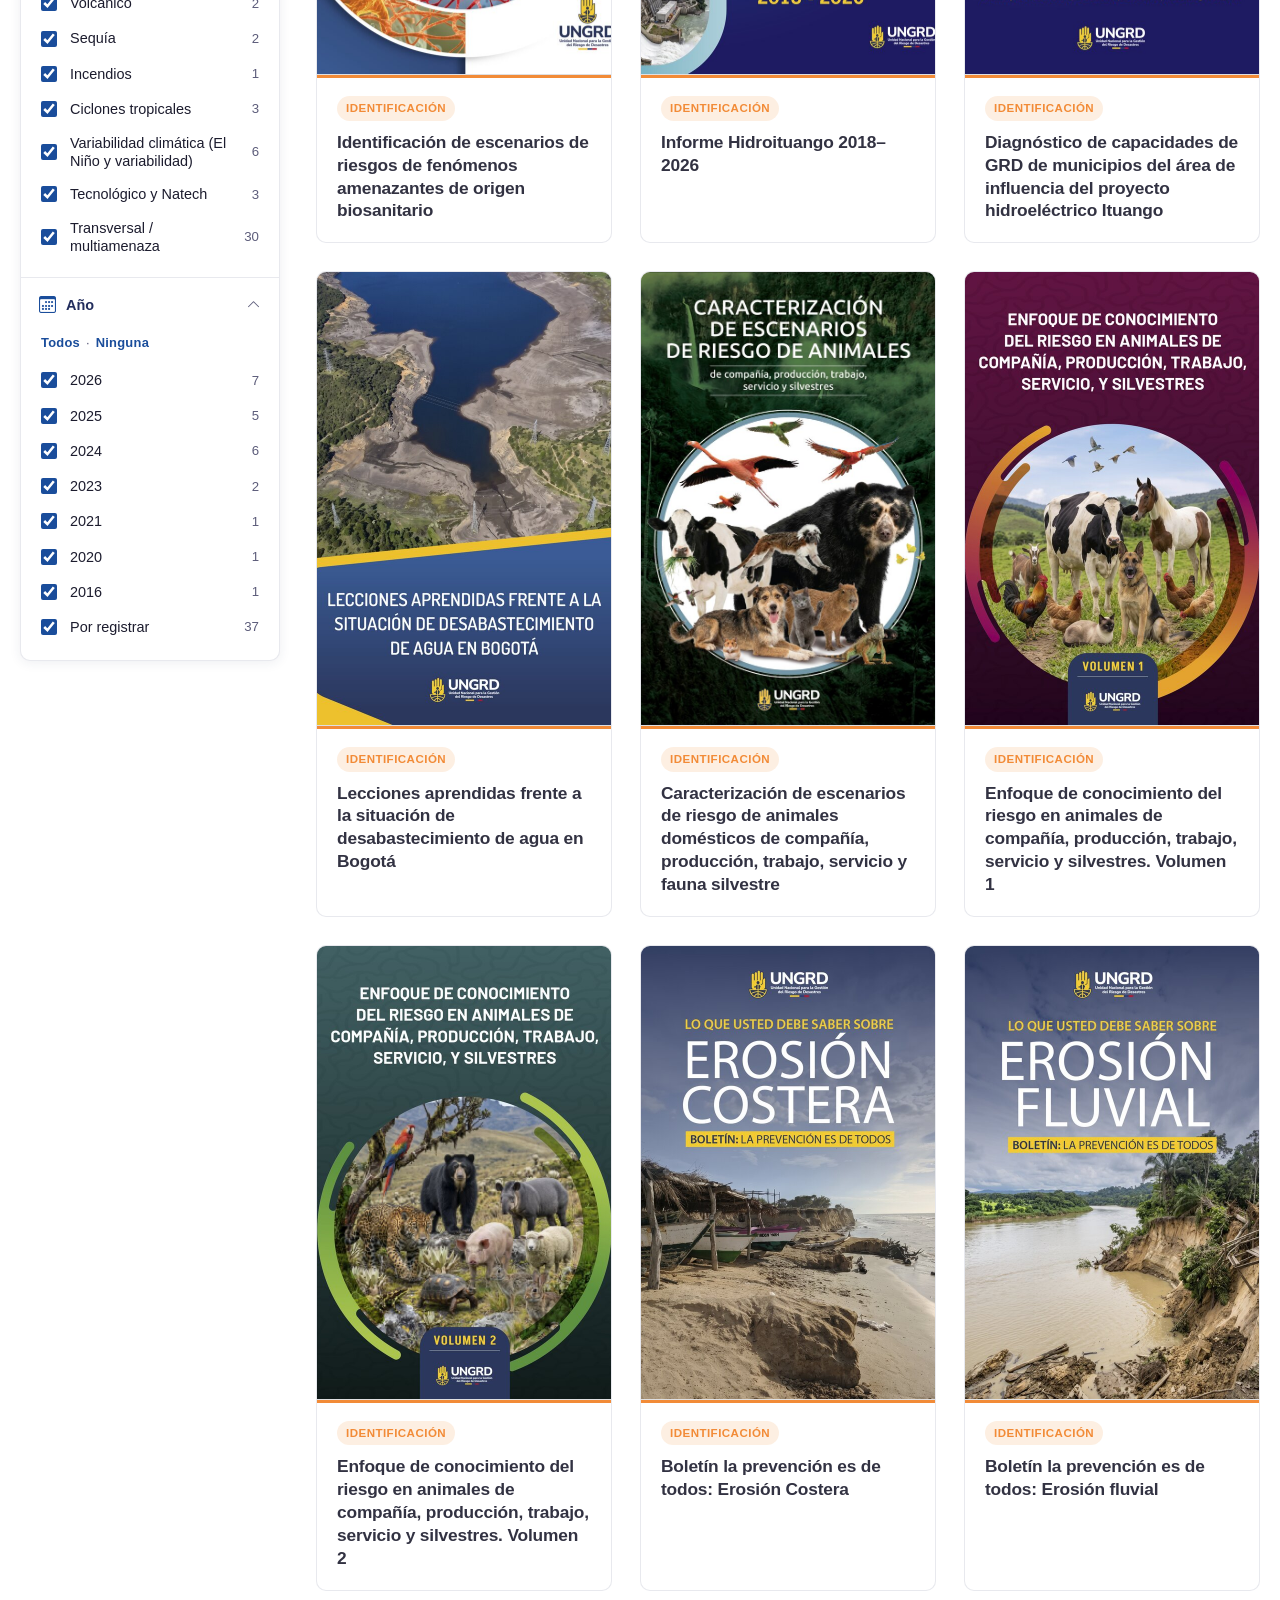
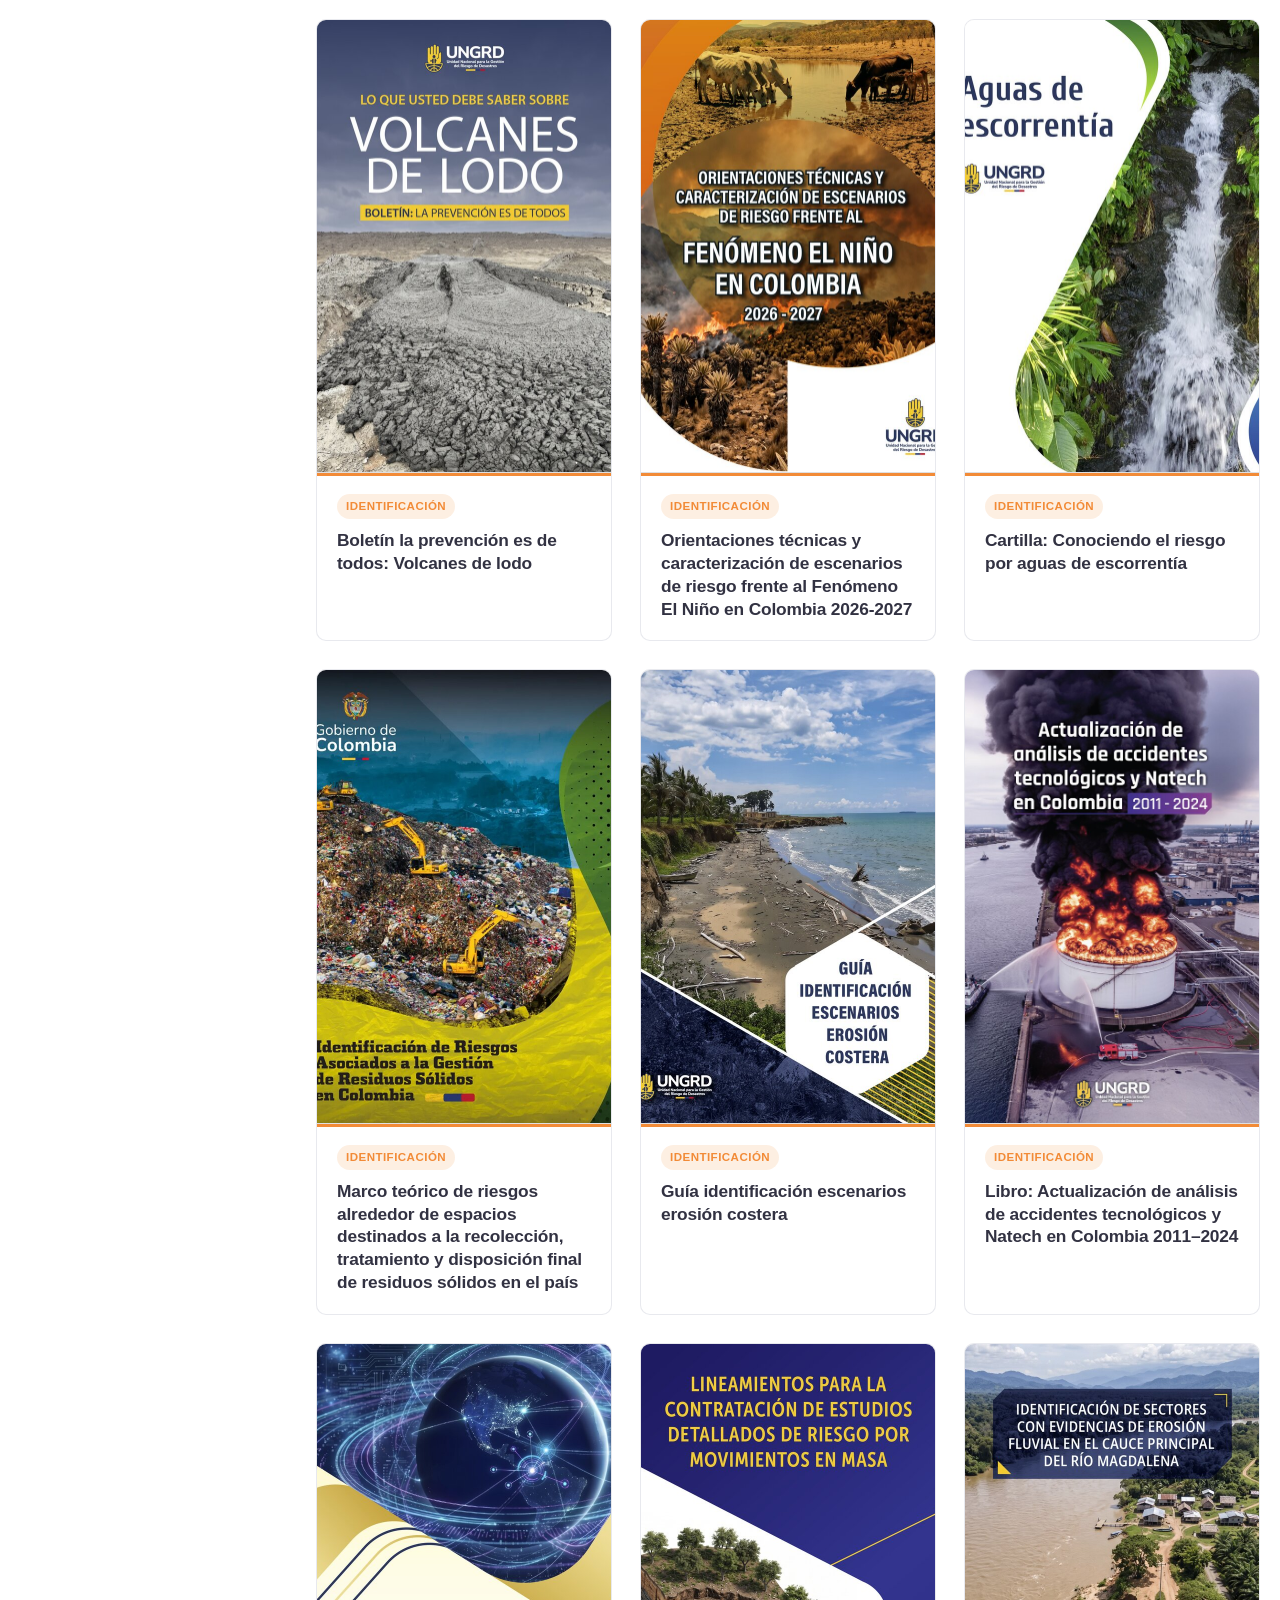
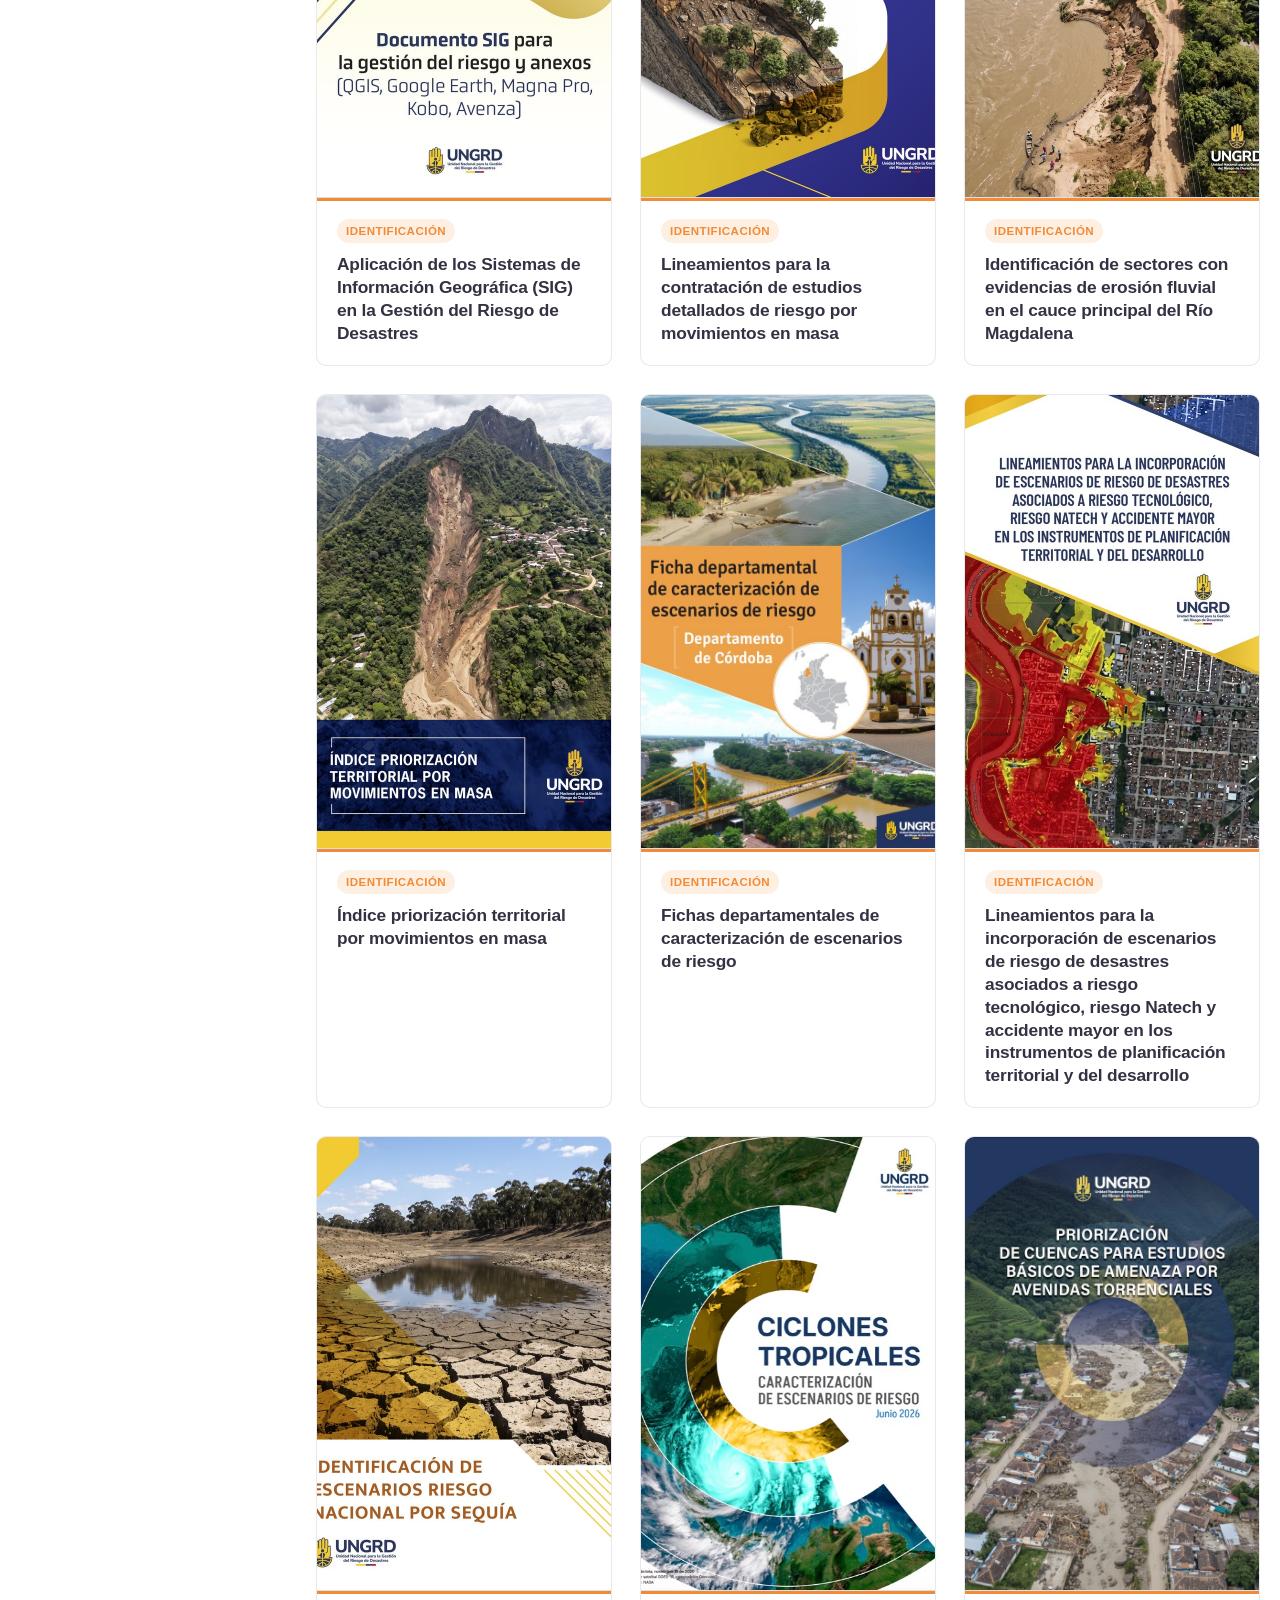
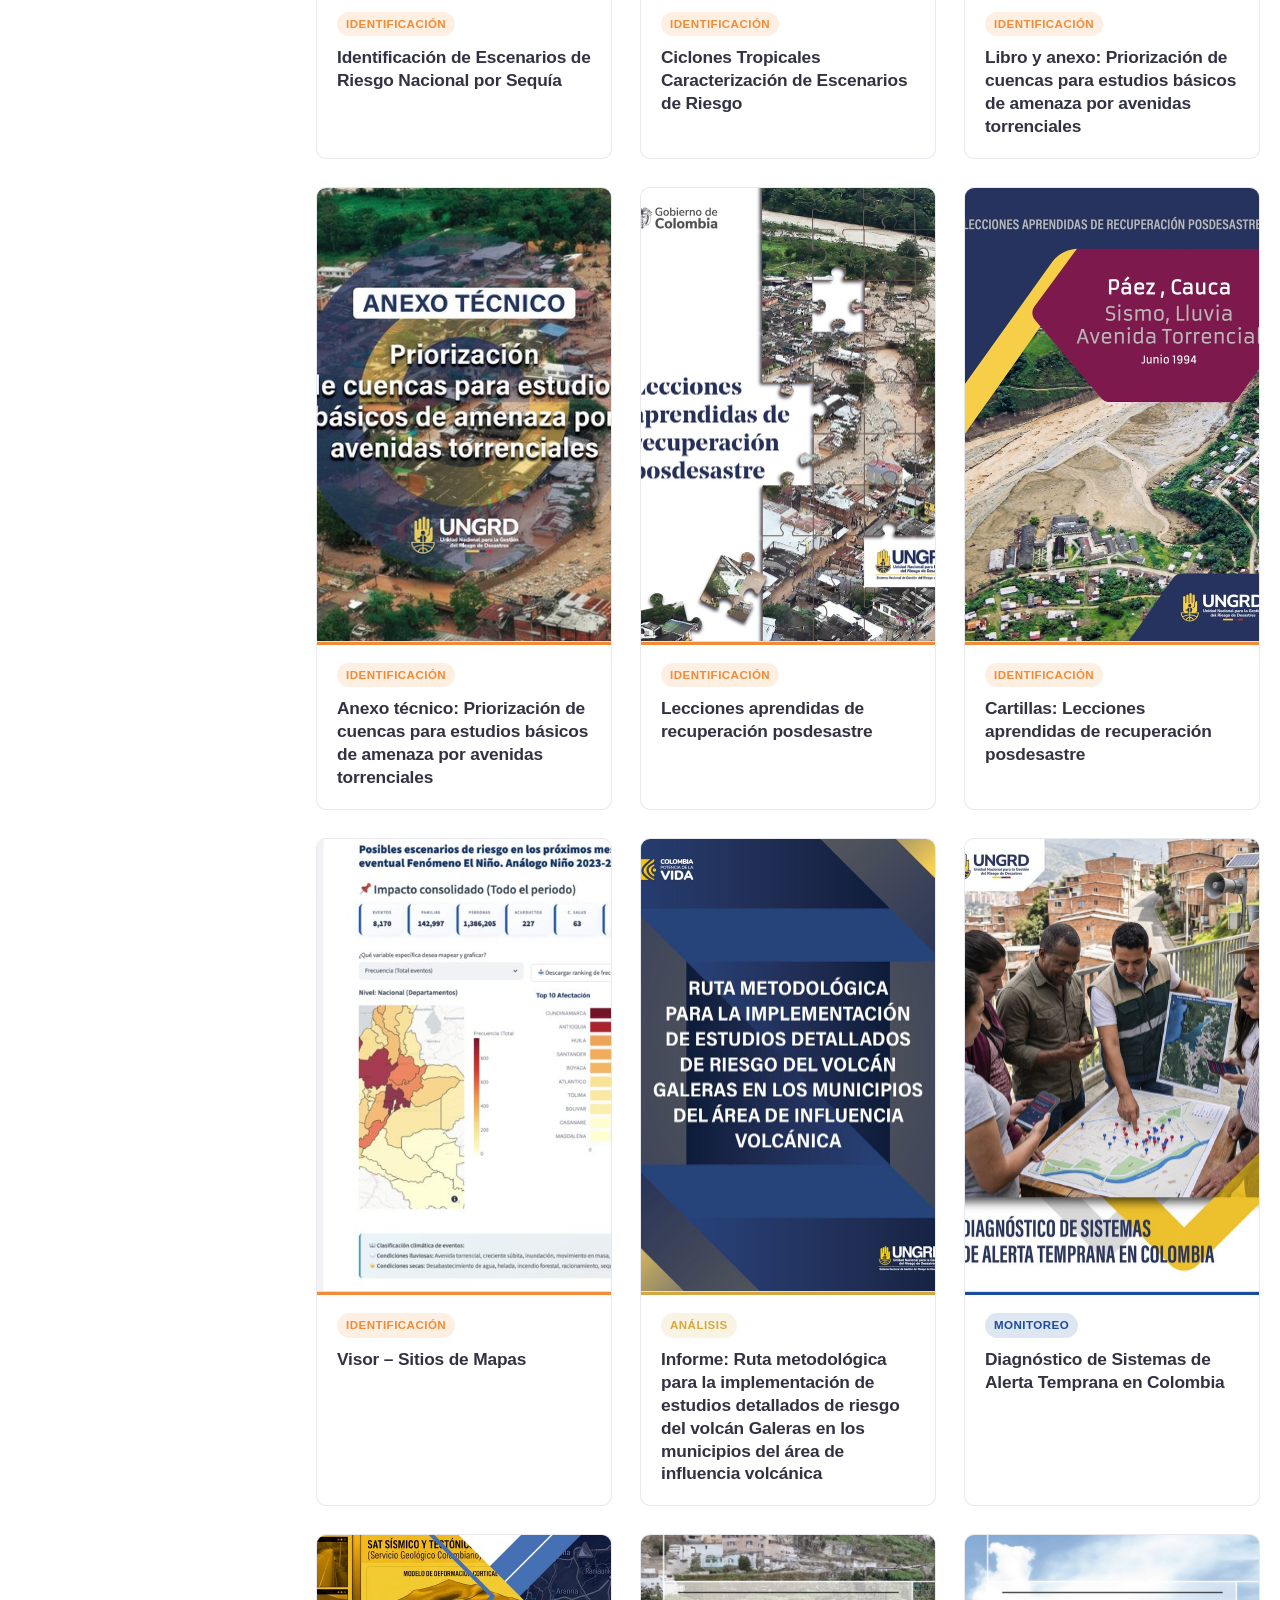
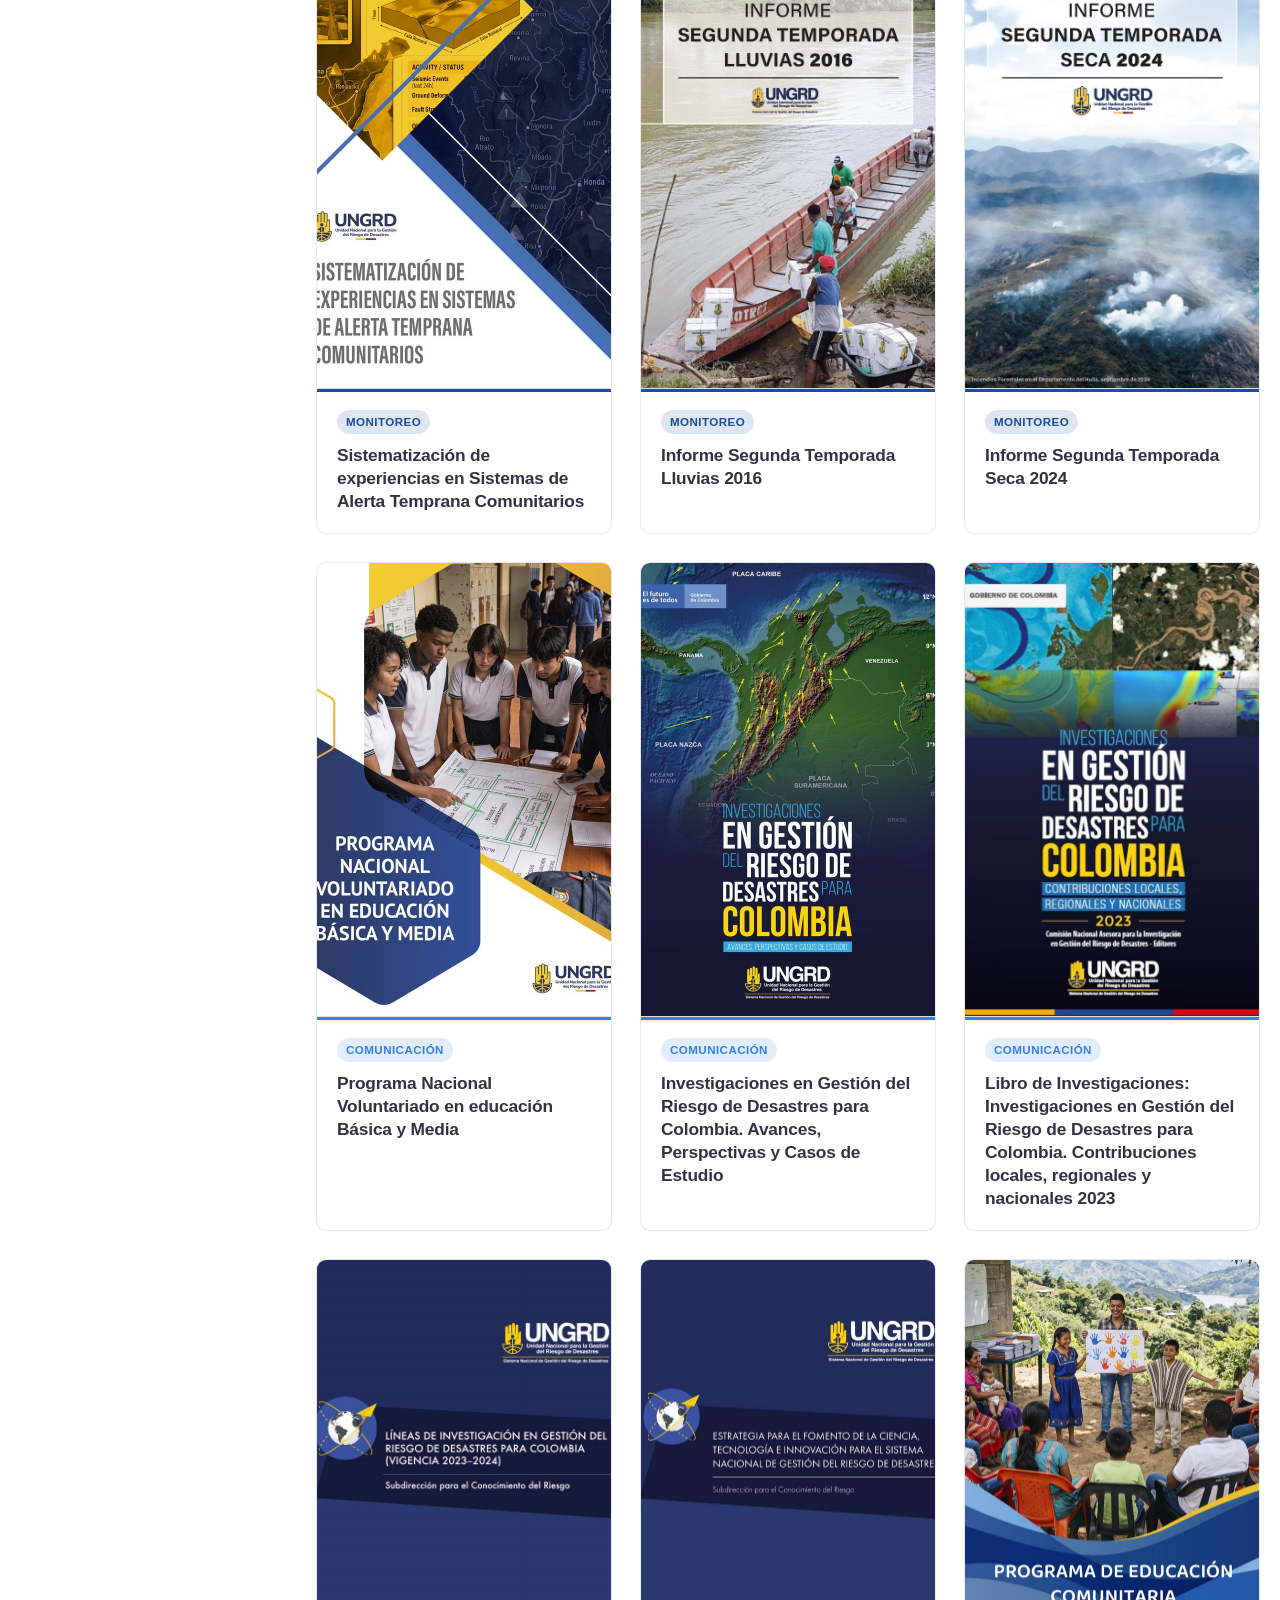
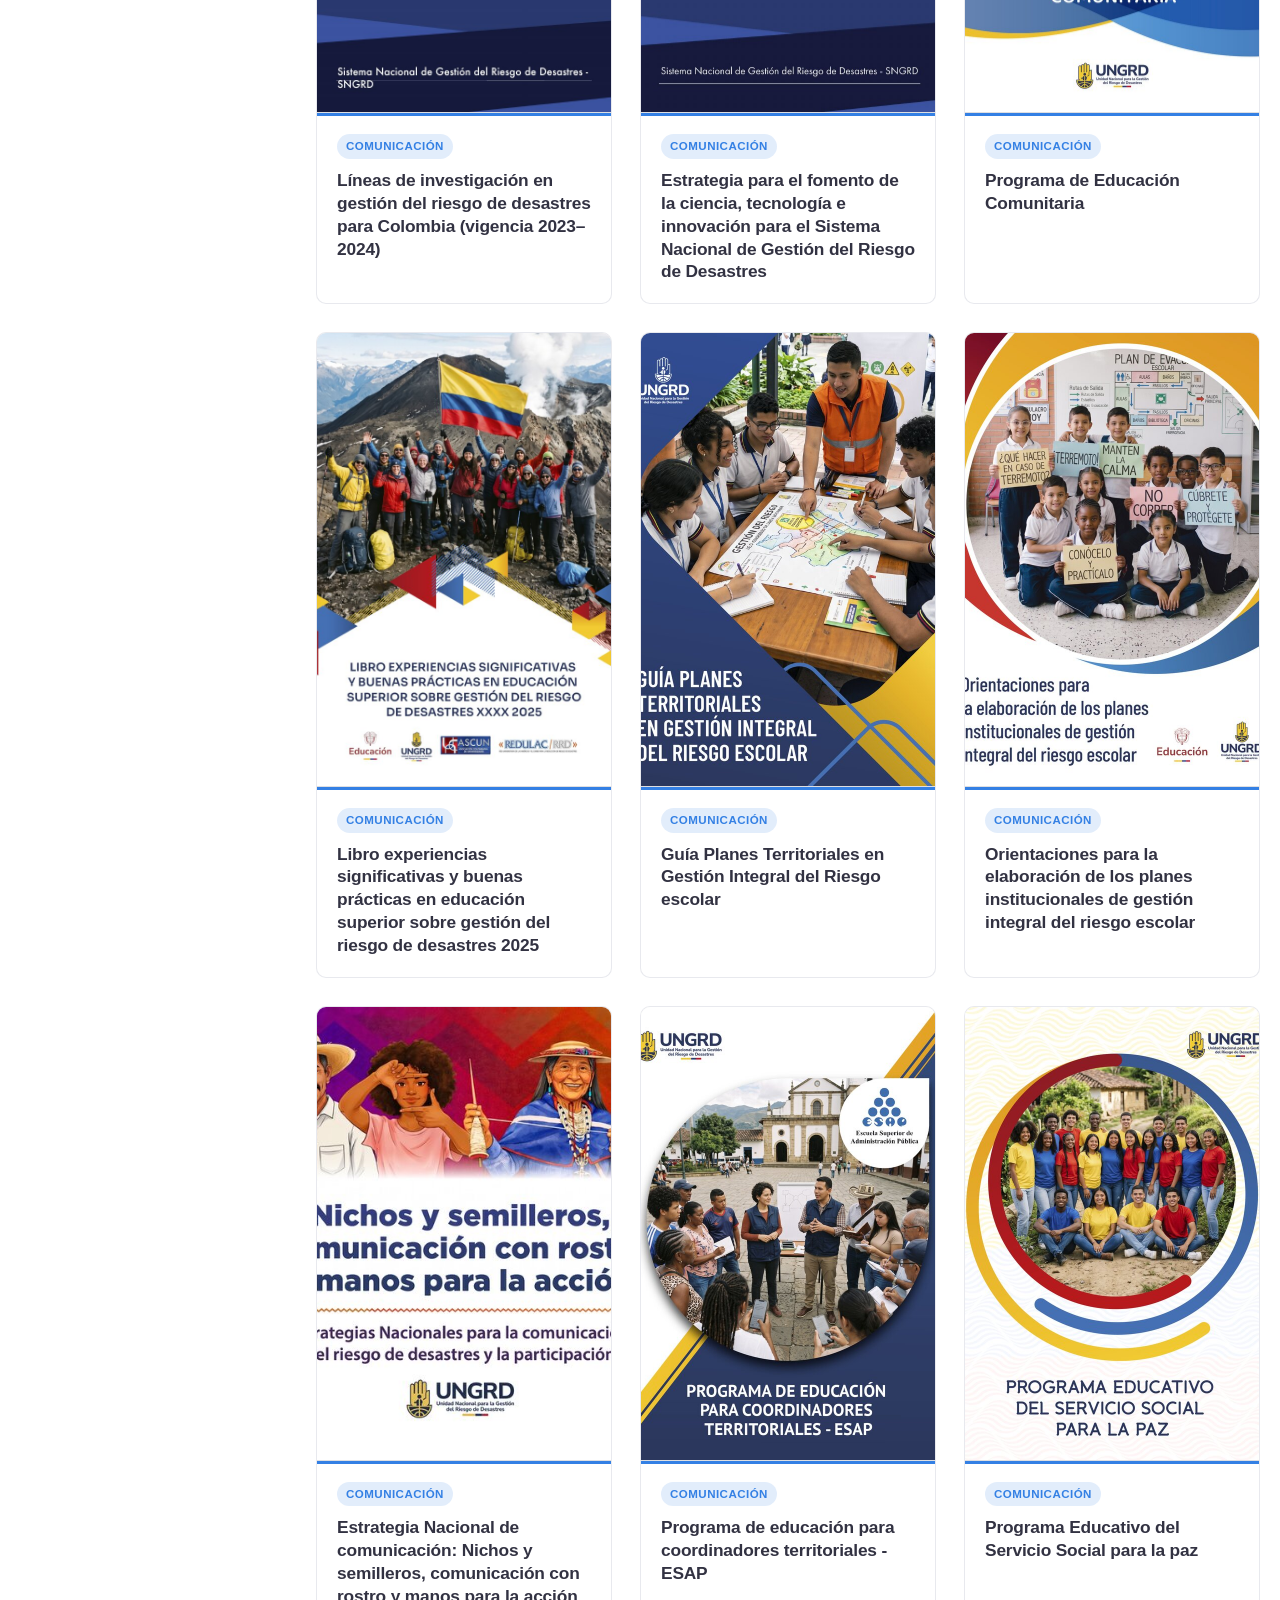
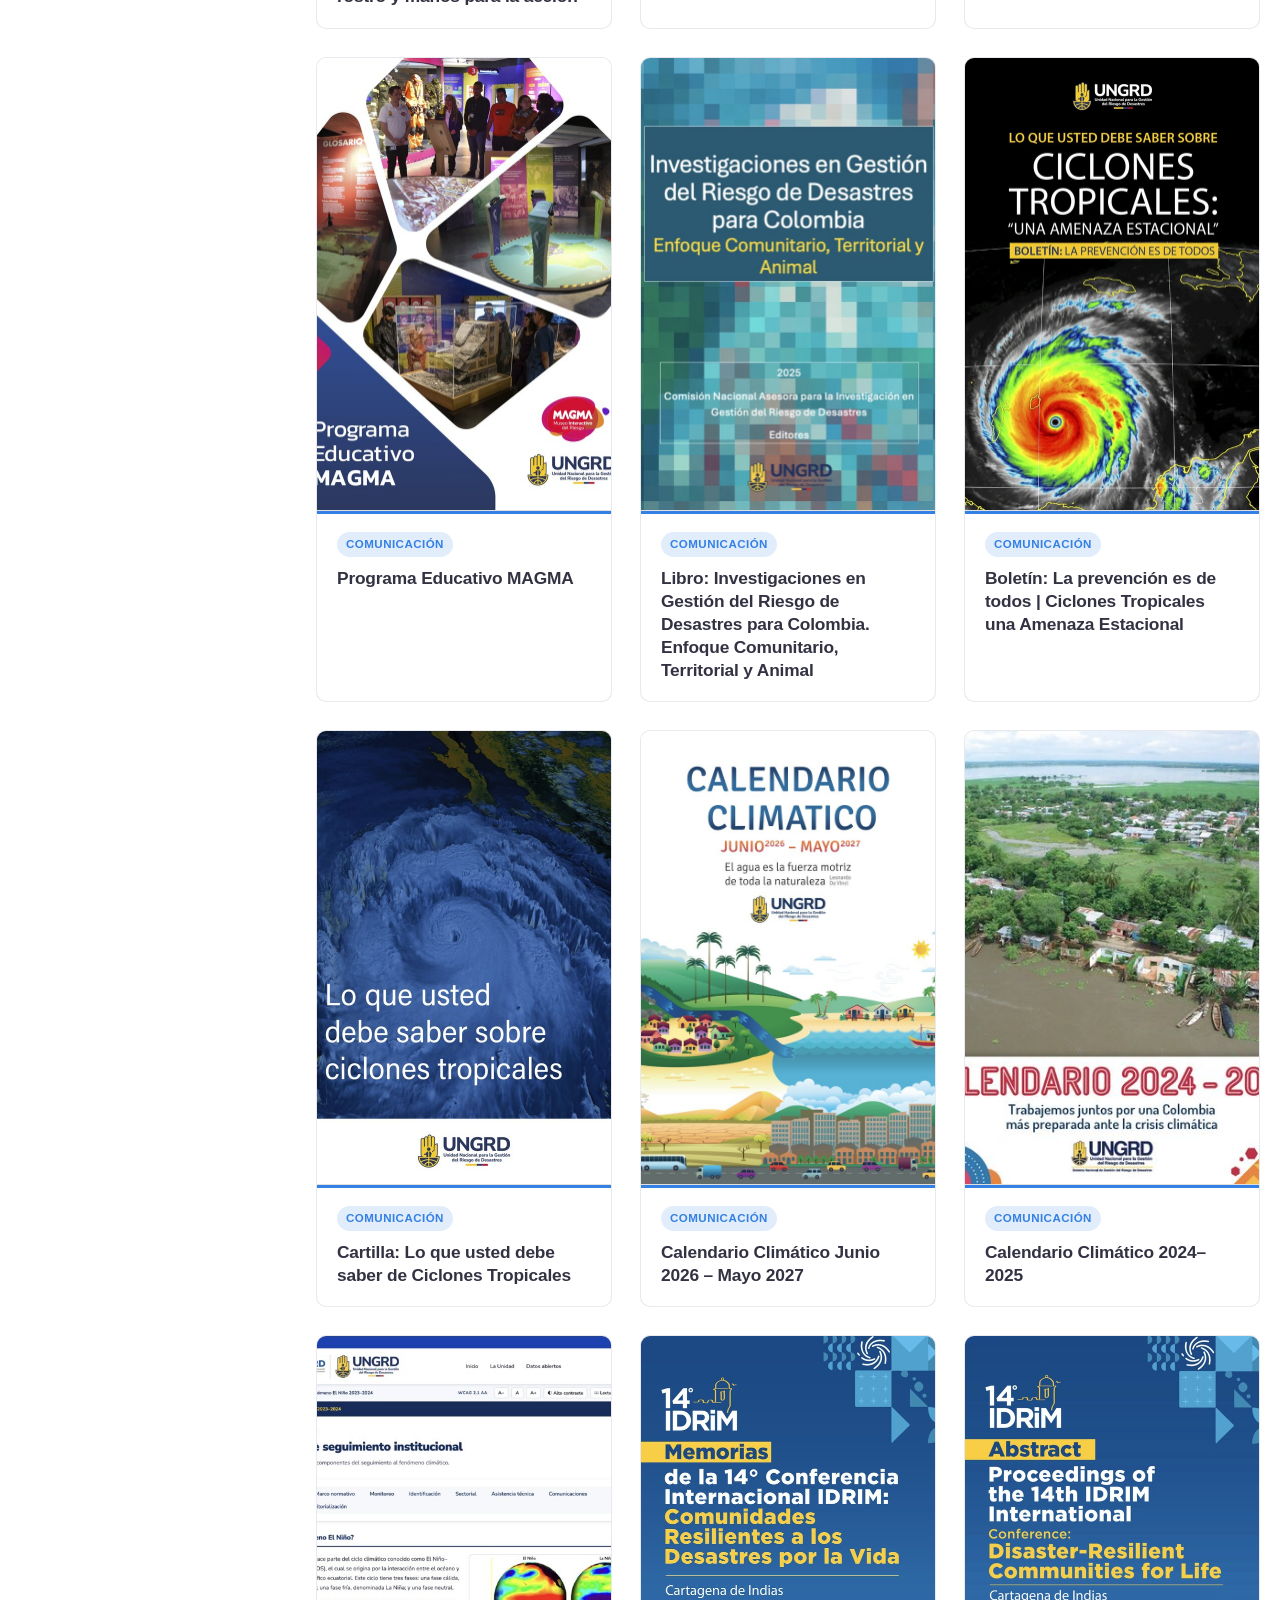
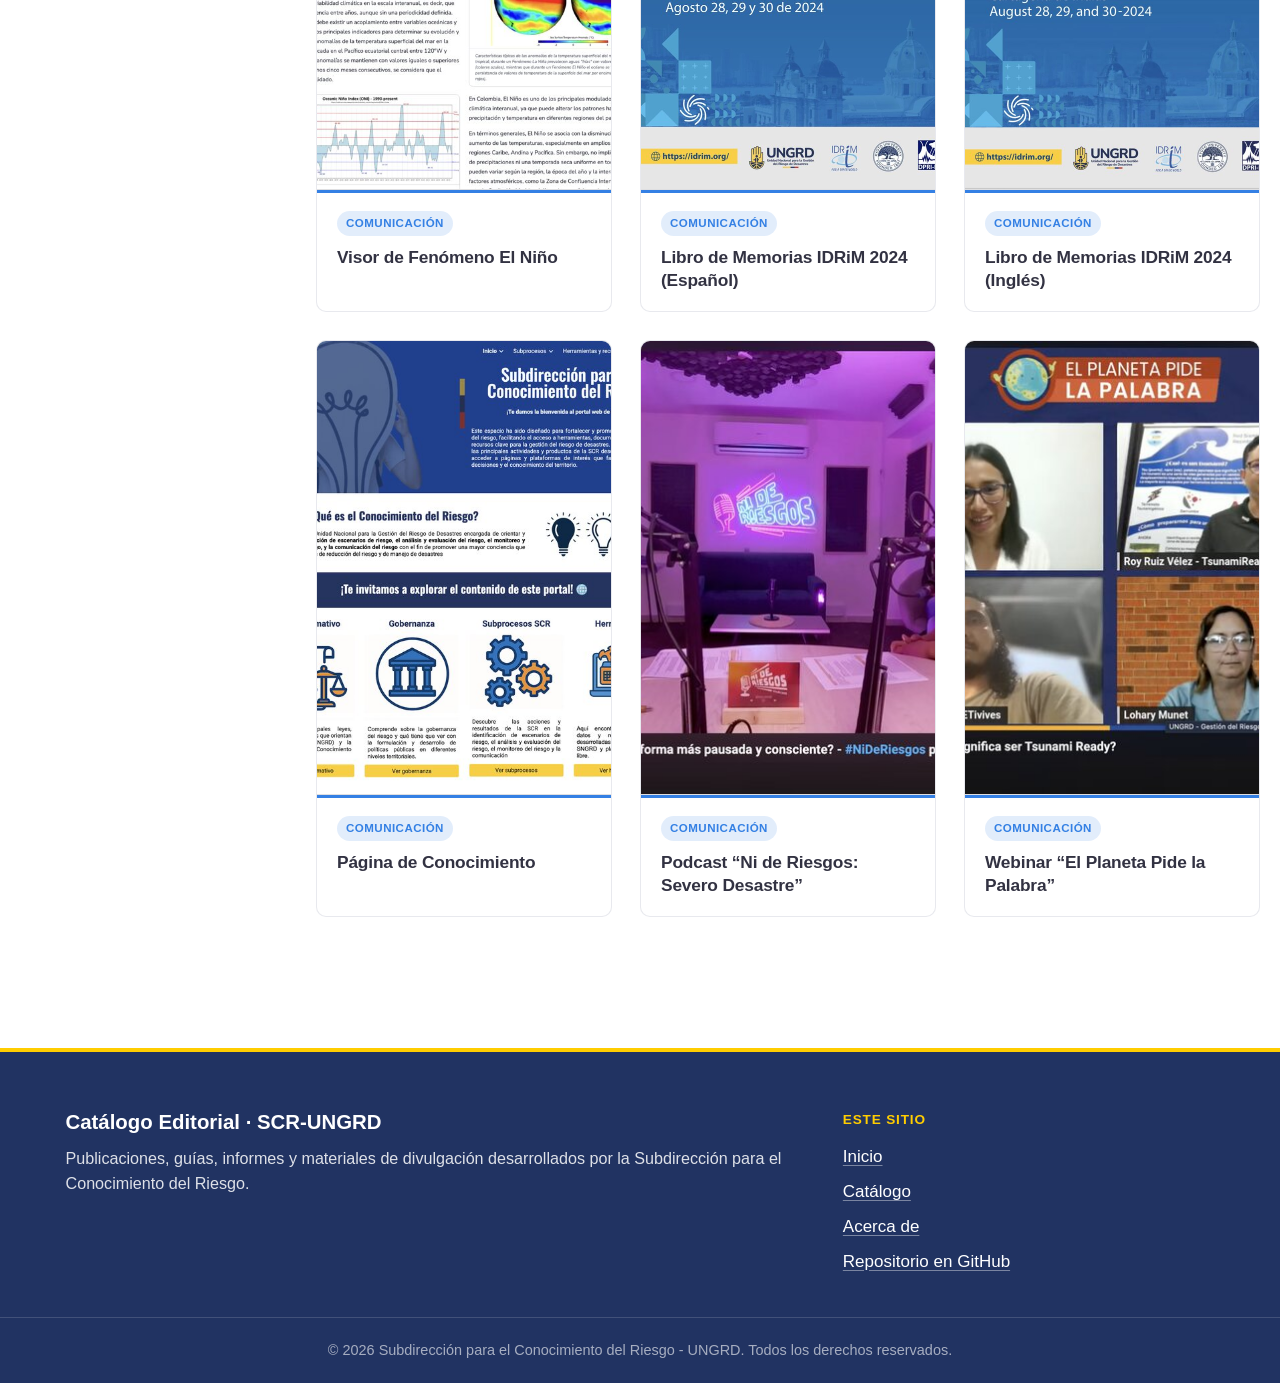
==== commit 751d89cc: "Built site for gh-pages" ====
--- a/index.html
+++ b/index.html
@@ -47,9 +47,9 @@
 <link href="site_libs/quarto-html/quarto-syntax-highlighting-63b5708e65d6cd79cd7618c58d0c21e7.css" rel="stylesheet" class="quarto-color-scheme-extra" id="quarto-text-highlighting-styles">
 <script src="site_libs/bootstrap/bootstrap.min.js"></script>
 <link href="site_libs/bootstrap/bootstrap-icons.css" rel="stylesheet">
-<link href="site_libs/bootstrap/bootstrap-d4753484f34350632196b790d633fa00.min.css" rel="stylesheet" append-hash="true" class="quarto-color-scheme" id="quarto-bootstrap" data-mode="light">
-<link href="site_libs/bootstrap/bootstrap-dark-e6f1c2e445fd2efffa02dfd620c79226.min.css" rel="stylesheet" append-hash="true" class="quarto-color-scheme quarto-color-alternate" id="quarto-bootstrap" data-mode="dark">
-<link href="site_libs/bootstrap/bootstrap-d4753484f34350632196b790d633fa00.min.css" rel="stylesheet" append-hash="true" class="quarto-color-scheme-extra" id="quarto-bootstrap" data-mode="light">
+<link href="site_libs/bootstrap/bootstrap-4c128e83e69de043e2b0cbbc93e57fce.min.css" rel="stylesheet" append-hash="true" class="quarto-color-scheme" id="quarto-bootstrap" data-mode="light">
+<link href="site_libs/bootstrap/bootstrap-dark-39014dedd1df7141a3529b8b55414593.min.css" rel="stylesheet" append-hash="true" class="quarto-color-scheme quarto-color-alternate" id="quarto-bootstrap" data-mode="dark">
+<link href="site_libs/bootstrap/bootstrap-4c128e83e69de043e2b0cbbc93e57fce.min.css" rel="stylesheet" append-hash="true" class="quarto-color-scheme-extra" id="quarto-bootstrap" data-mode="light">
 <script id="quarto-search-options" type="application/json">{
   "location": "navbar",
   "copy-button": false,
@@ -1252,15 +1252,6 @@
         <li><a href="index.html#catalogo">Catálogo</a></li>
         <li><a href="acerca-de.html">Acerca de</a></li>
         <li><a href="https://github.com/scr-ungrd/catalogo-publicaciones" target="_blank" rel="noopener noreferrer">Repositorio en GitHub</a></li>
-      </ul>
-    </nav>
-    <nav aria-label="Iniciativas SCR">
-      <p class="scr-footer__head">Iniciativas SCR</p>
-      <ul>
-        <li><a href="https://scr-ungrd.github.io/hub/" target="_blank" rel="noopener noreferrer">HUB SCR</a></li>
-        <li><a href="https://scr-ungrd.github.io/investigaciones-grd-colombia/" target="_blank" rel="noopener noreferrer">Investigaciones en GRD</a></li>
-        <li><a href="https://scr-ungrd.github.io/fichas-departamentales-escenarios-riesgo/" target="_blank" rel="noopener noreferrer">Fichas Departamentales</a></li>
-        <li><a href="https://scr-ungrd.github.io/cuadernos-reproducibles/" target="_blank" rel="noopener noreferrer">Cuadernos Reproducibles</a></li>
       </ul>
     </nav>
   </div>
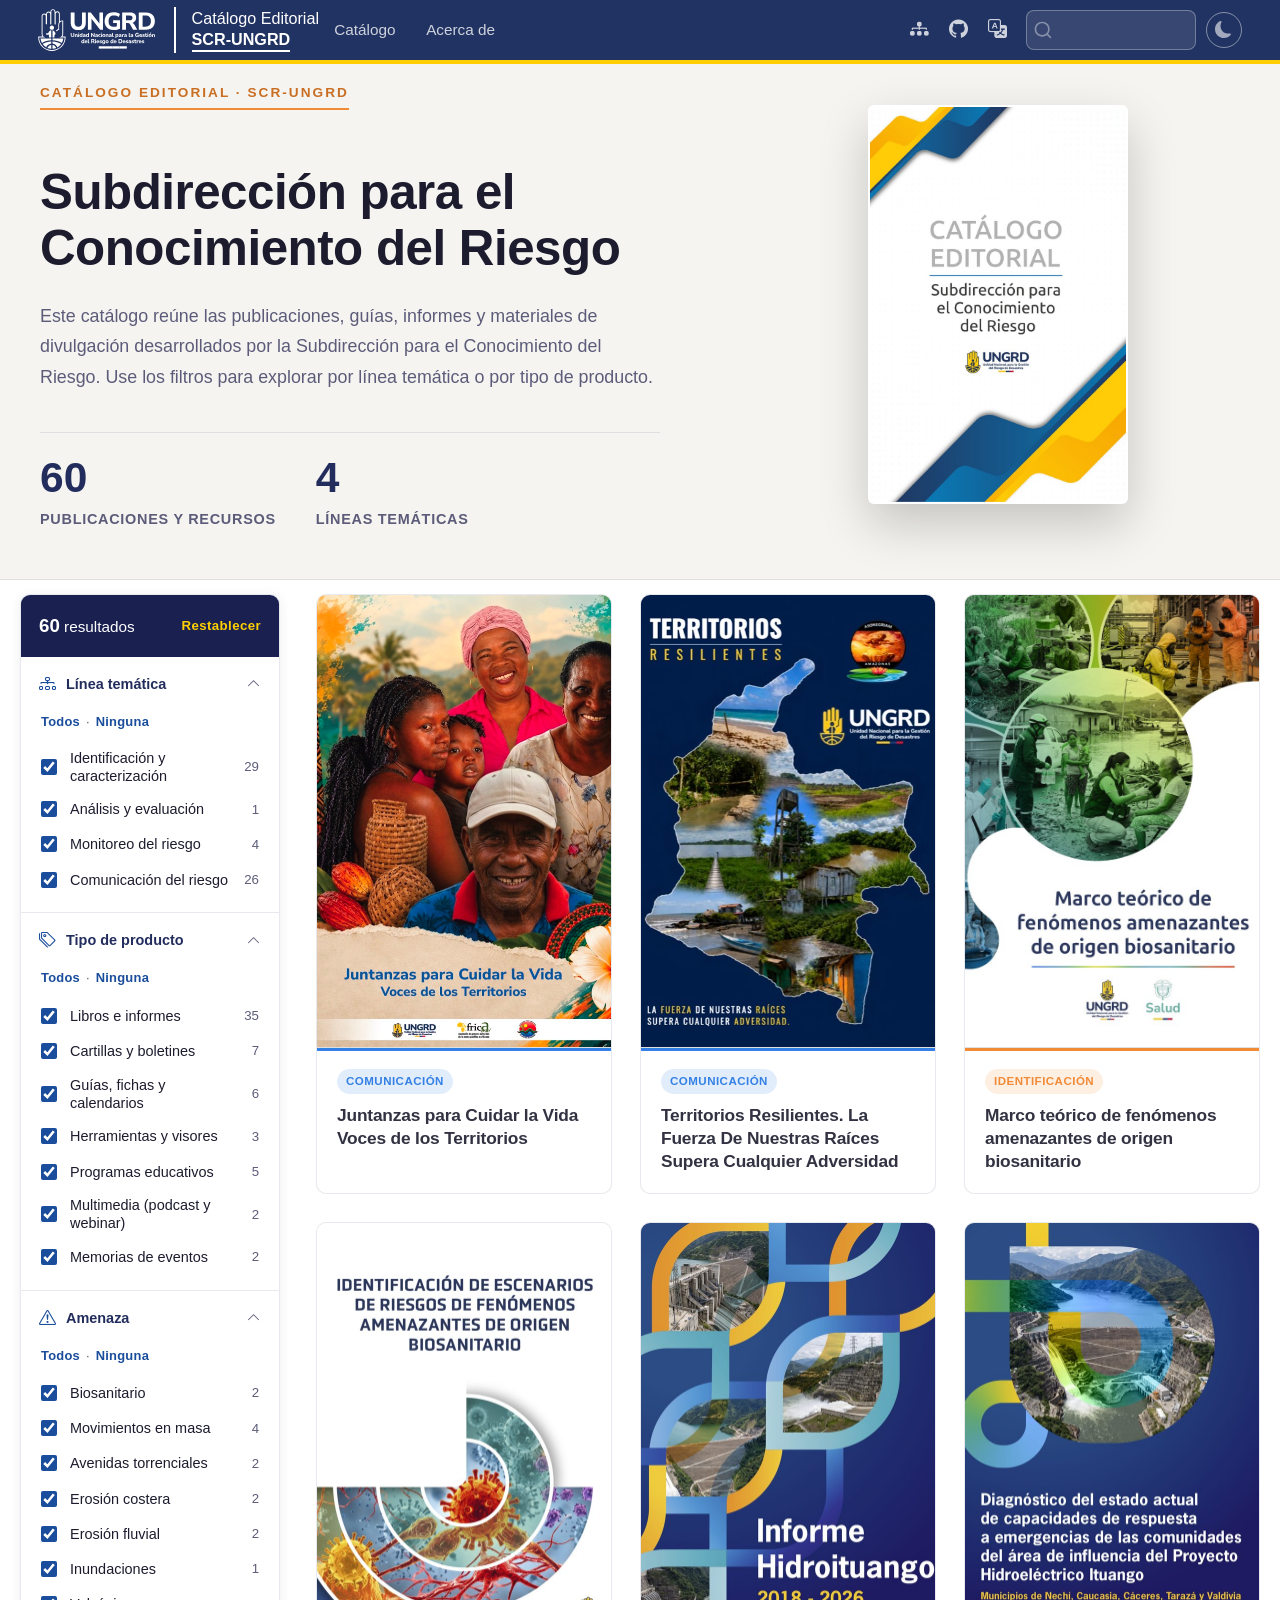
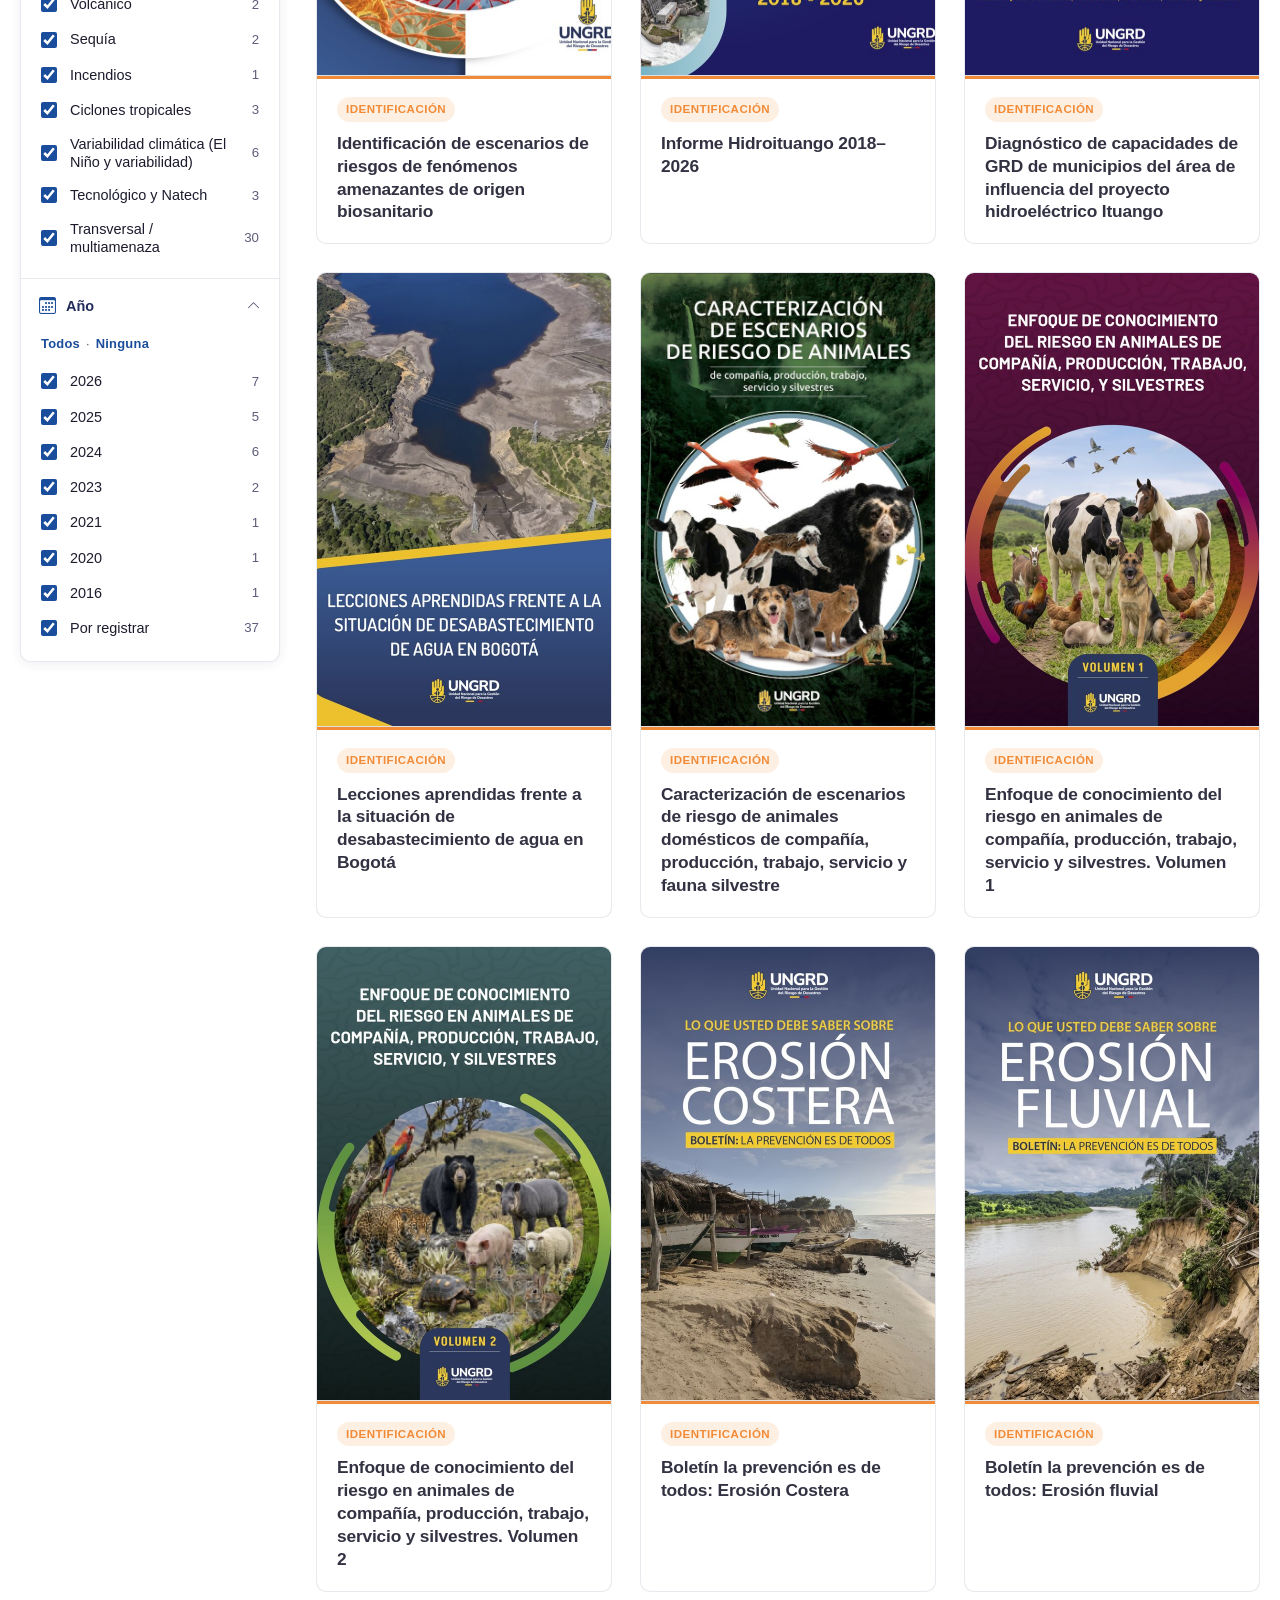
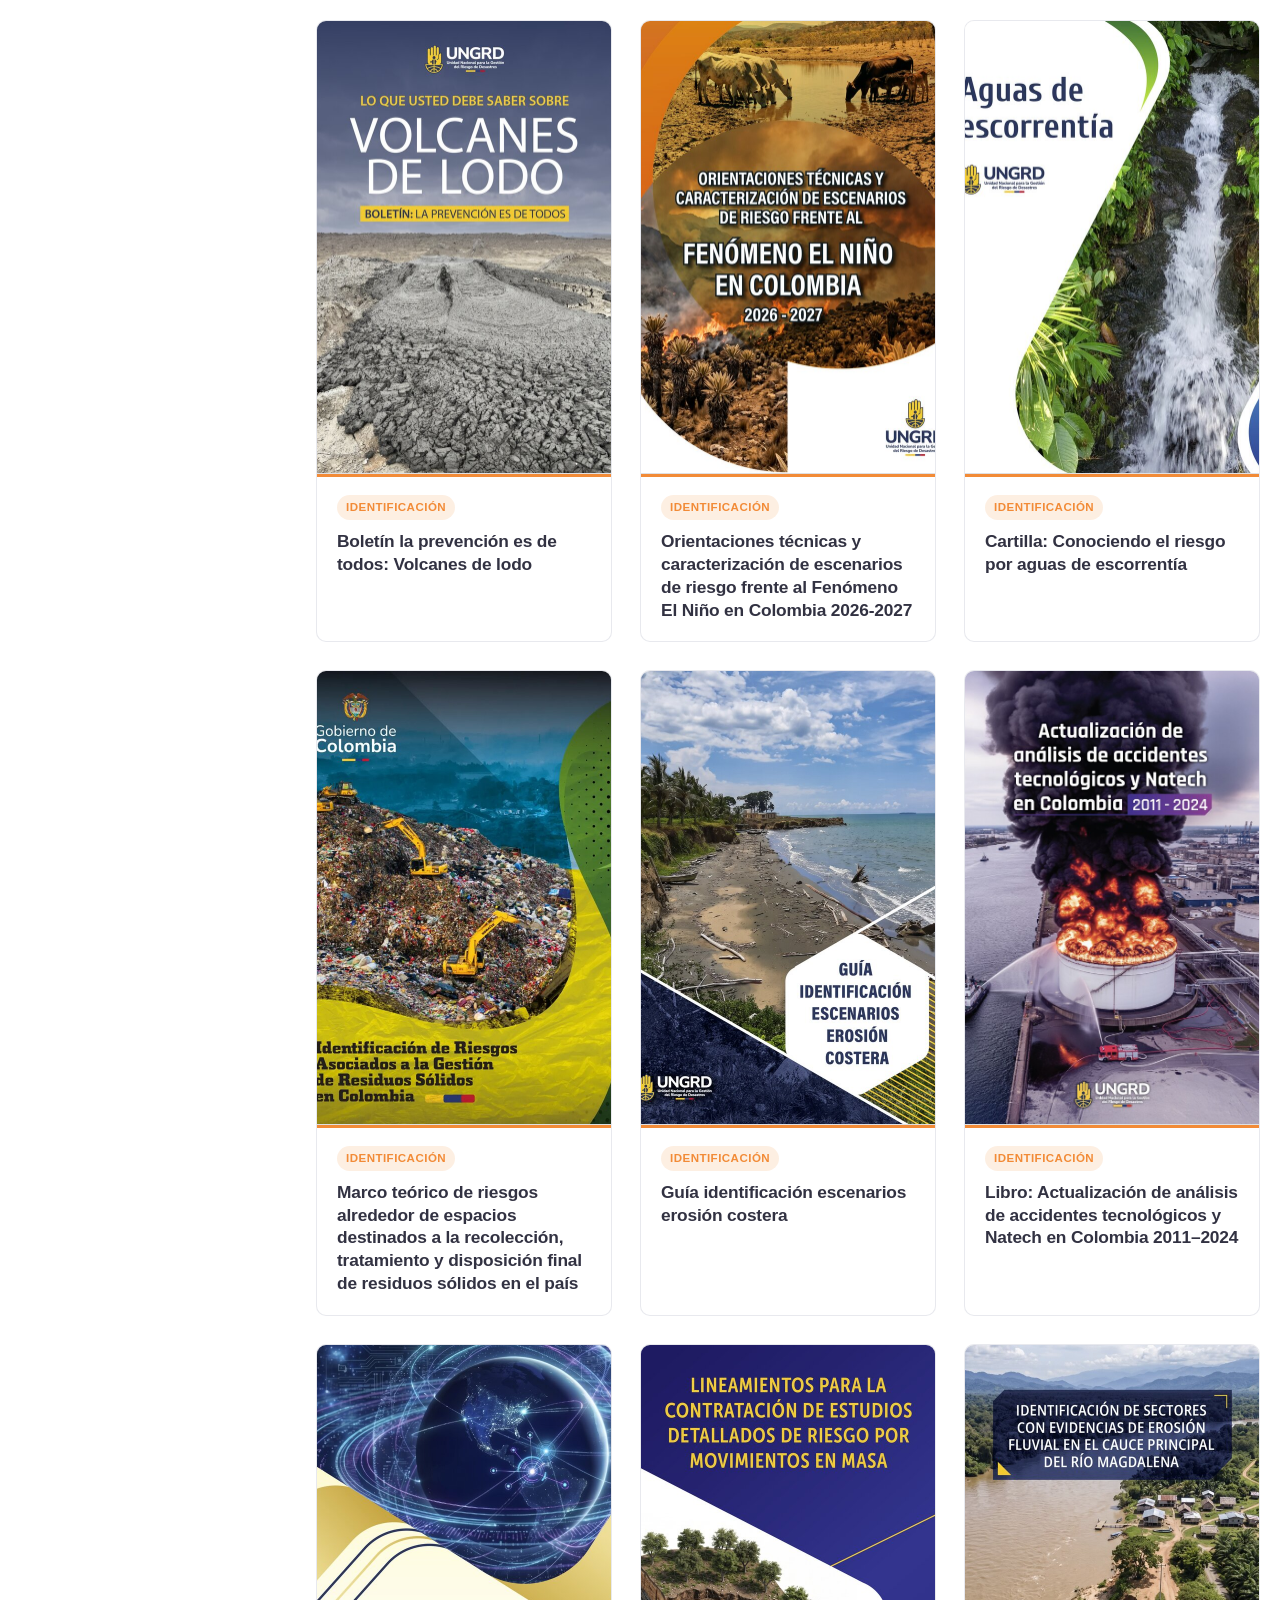
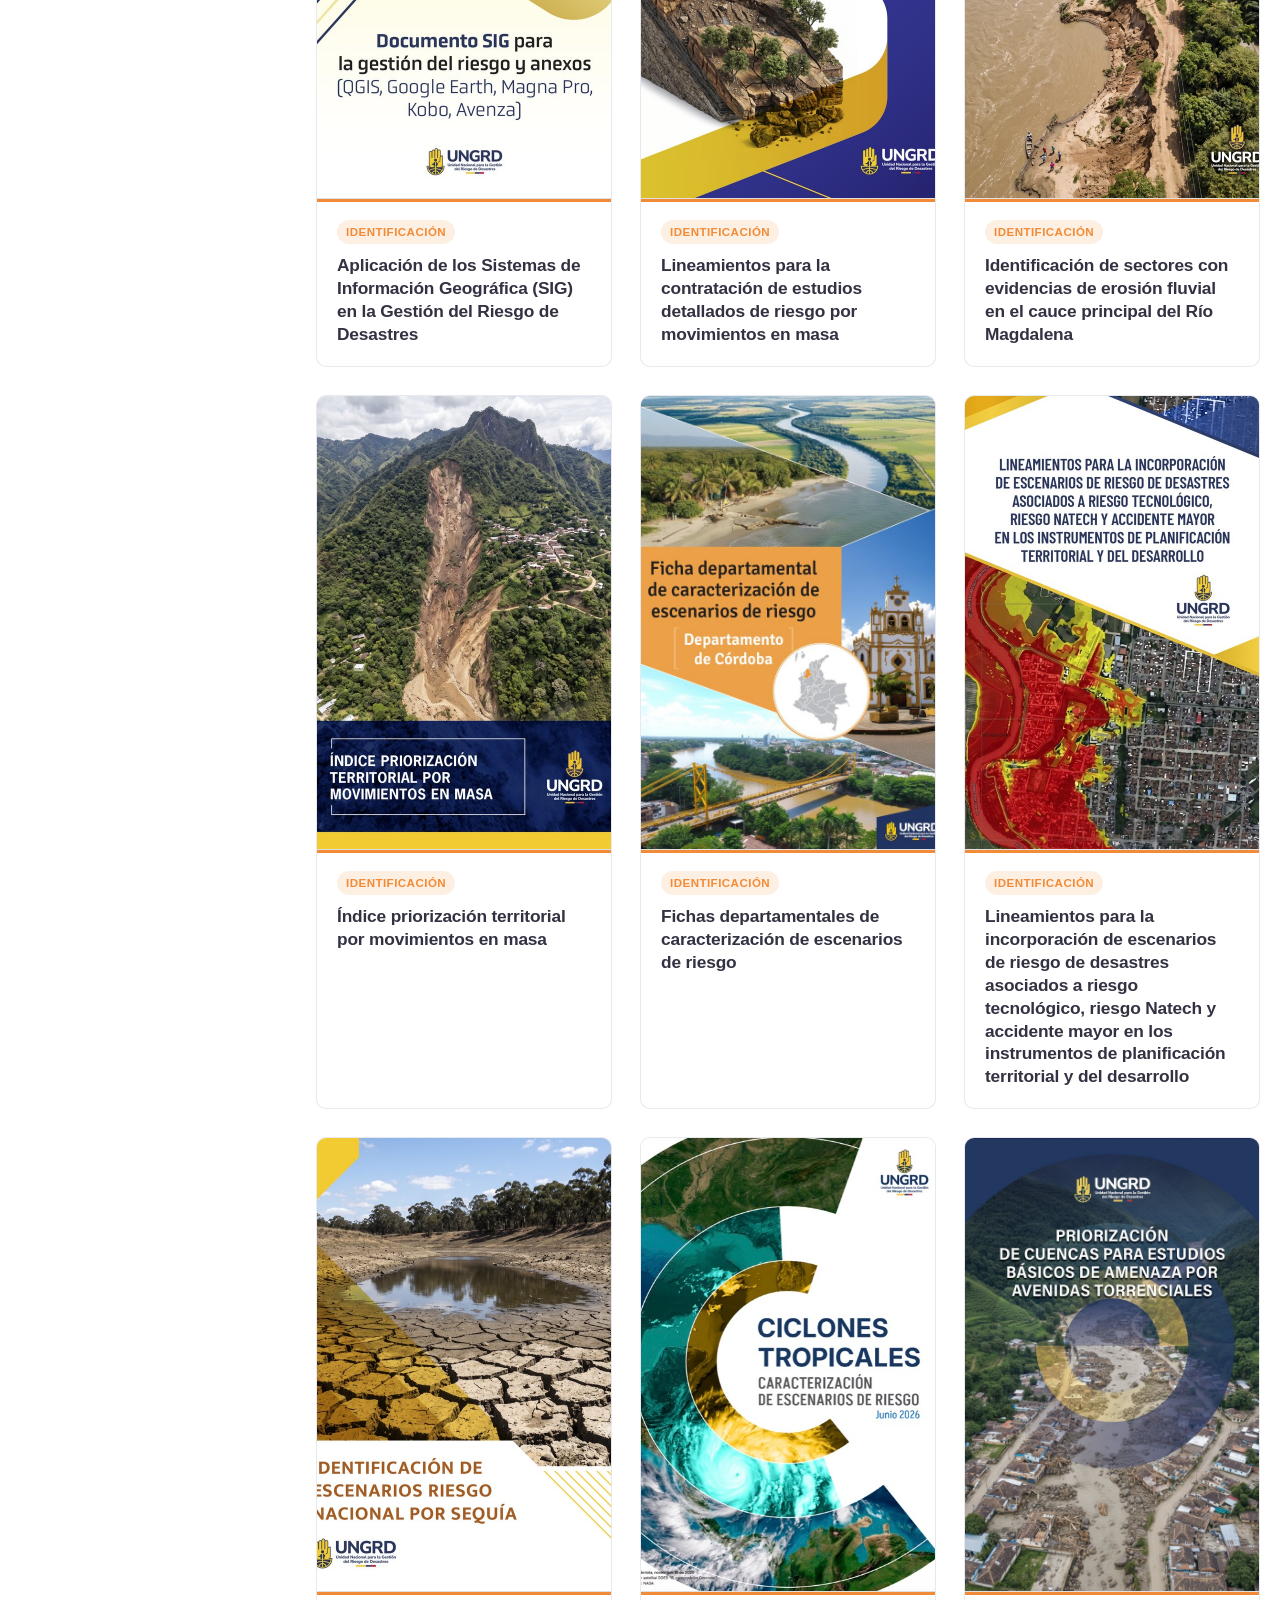
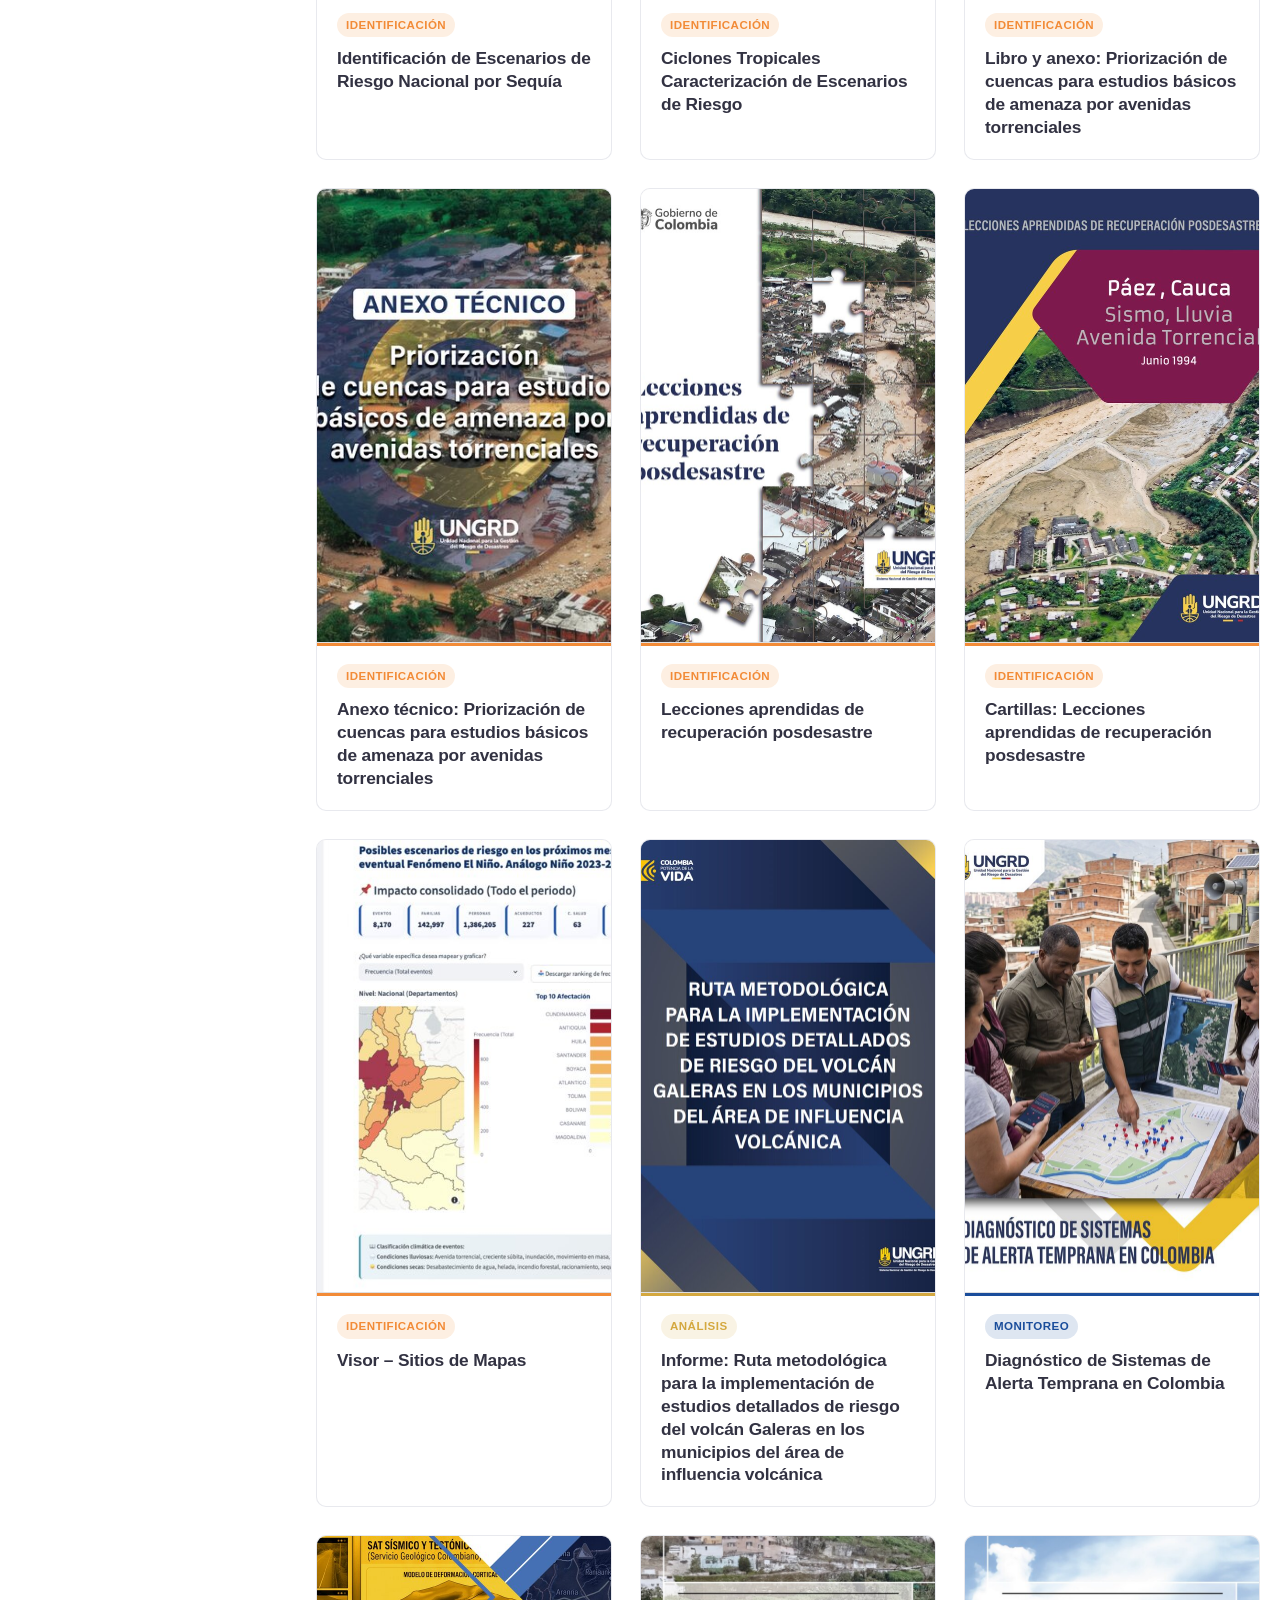
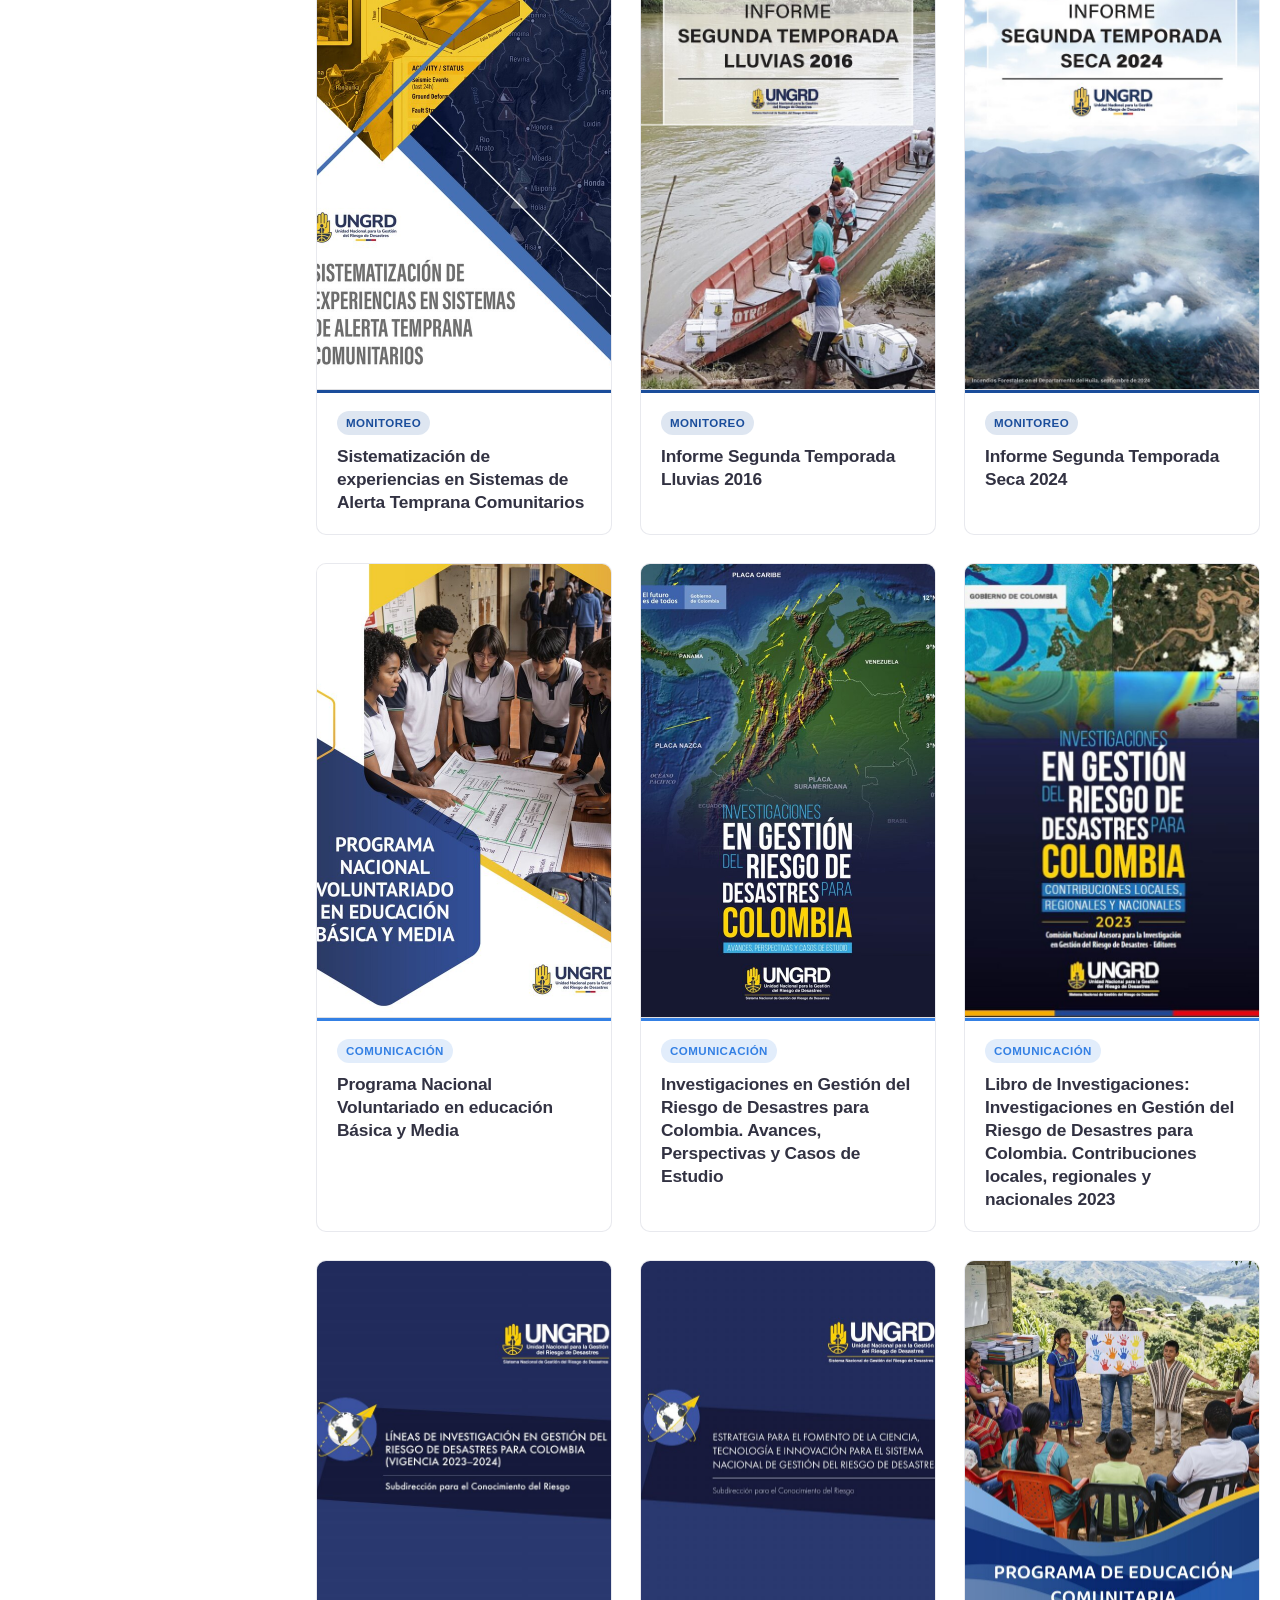
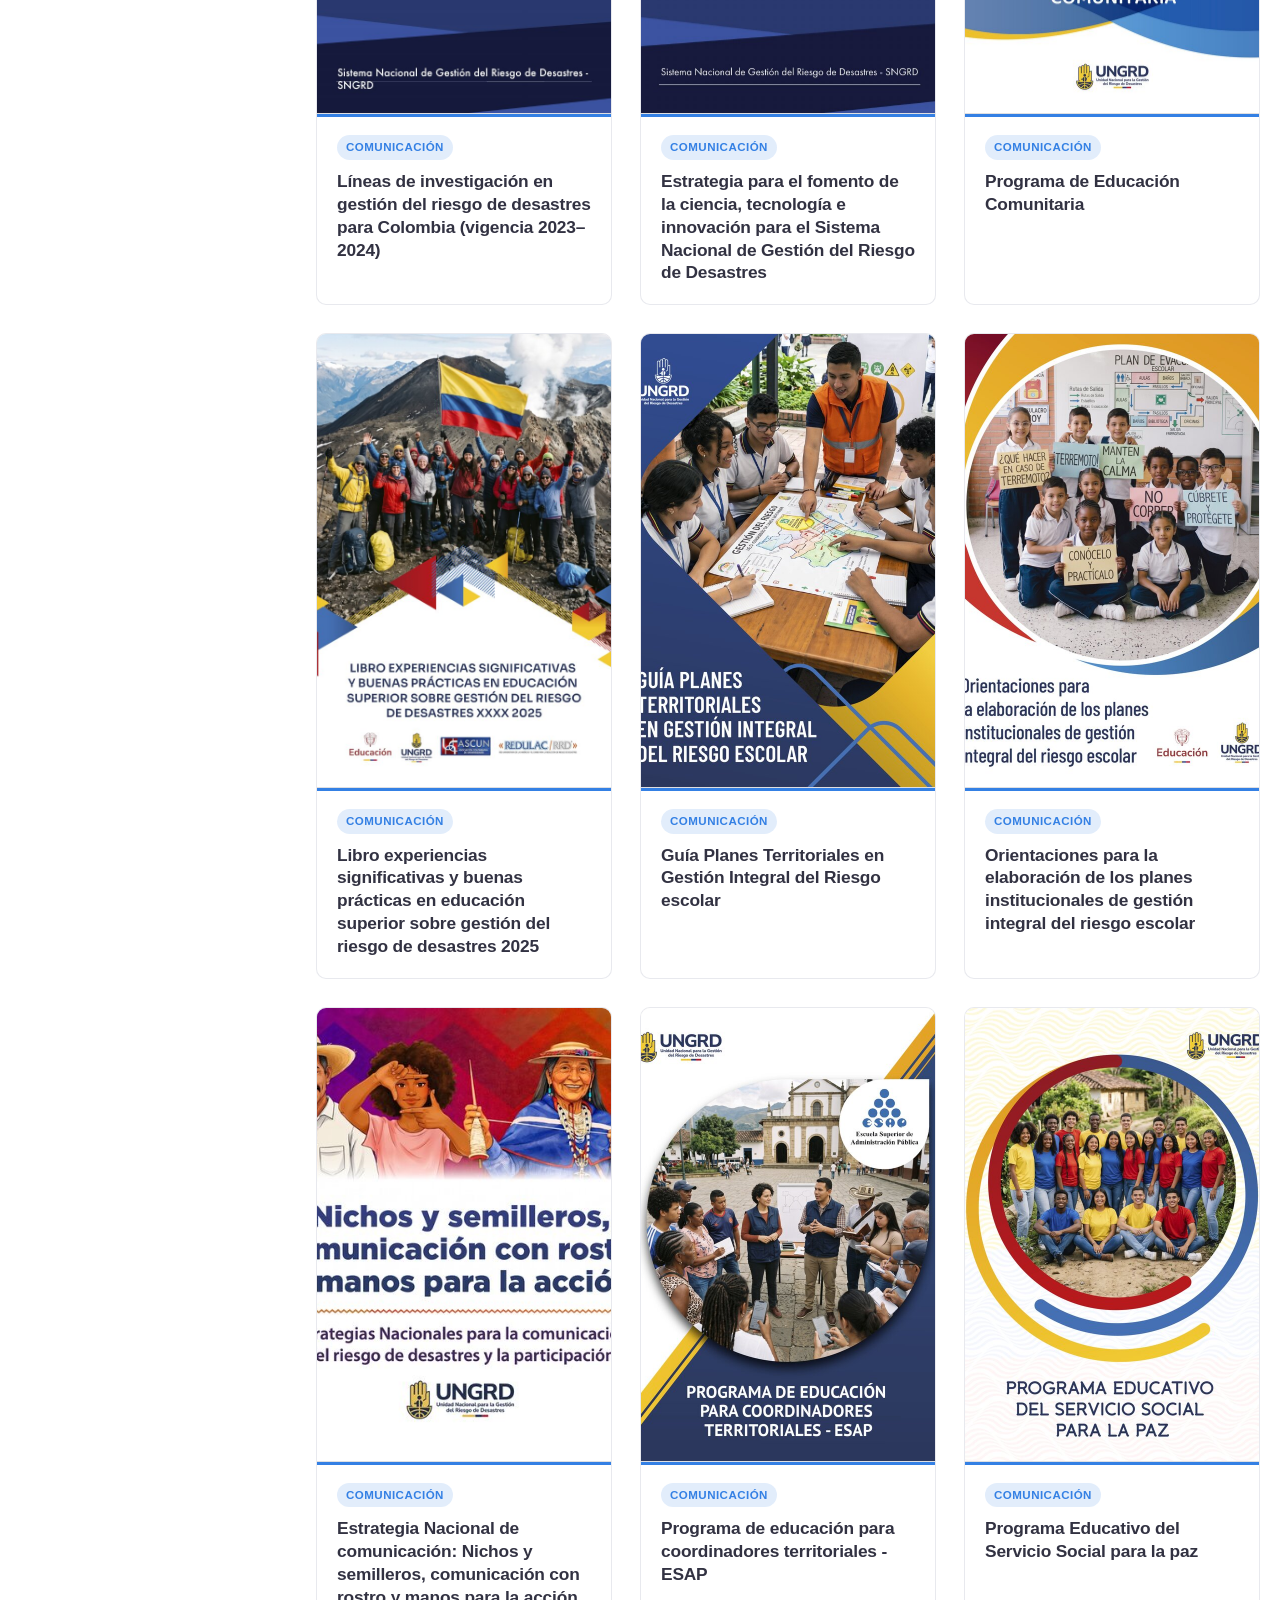
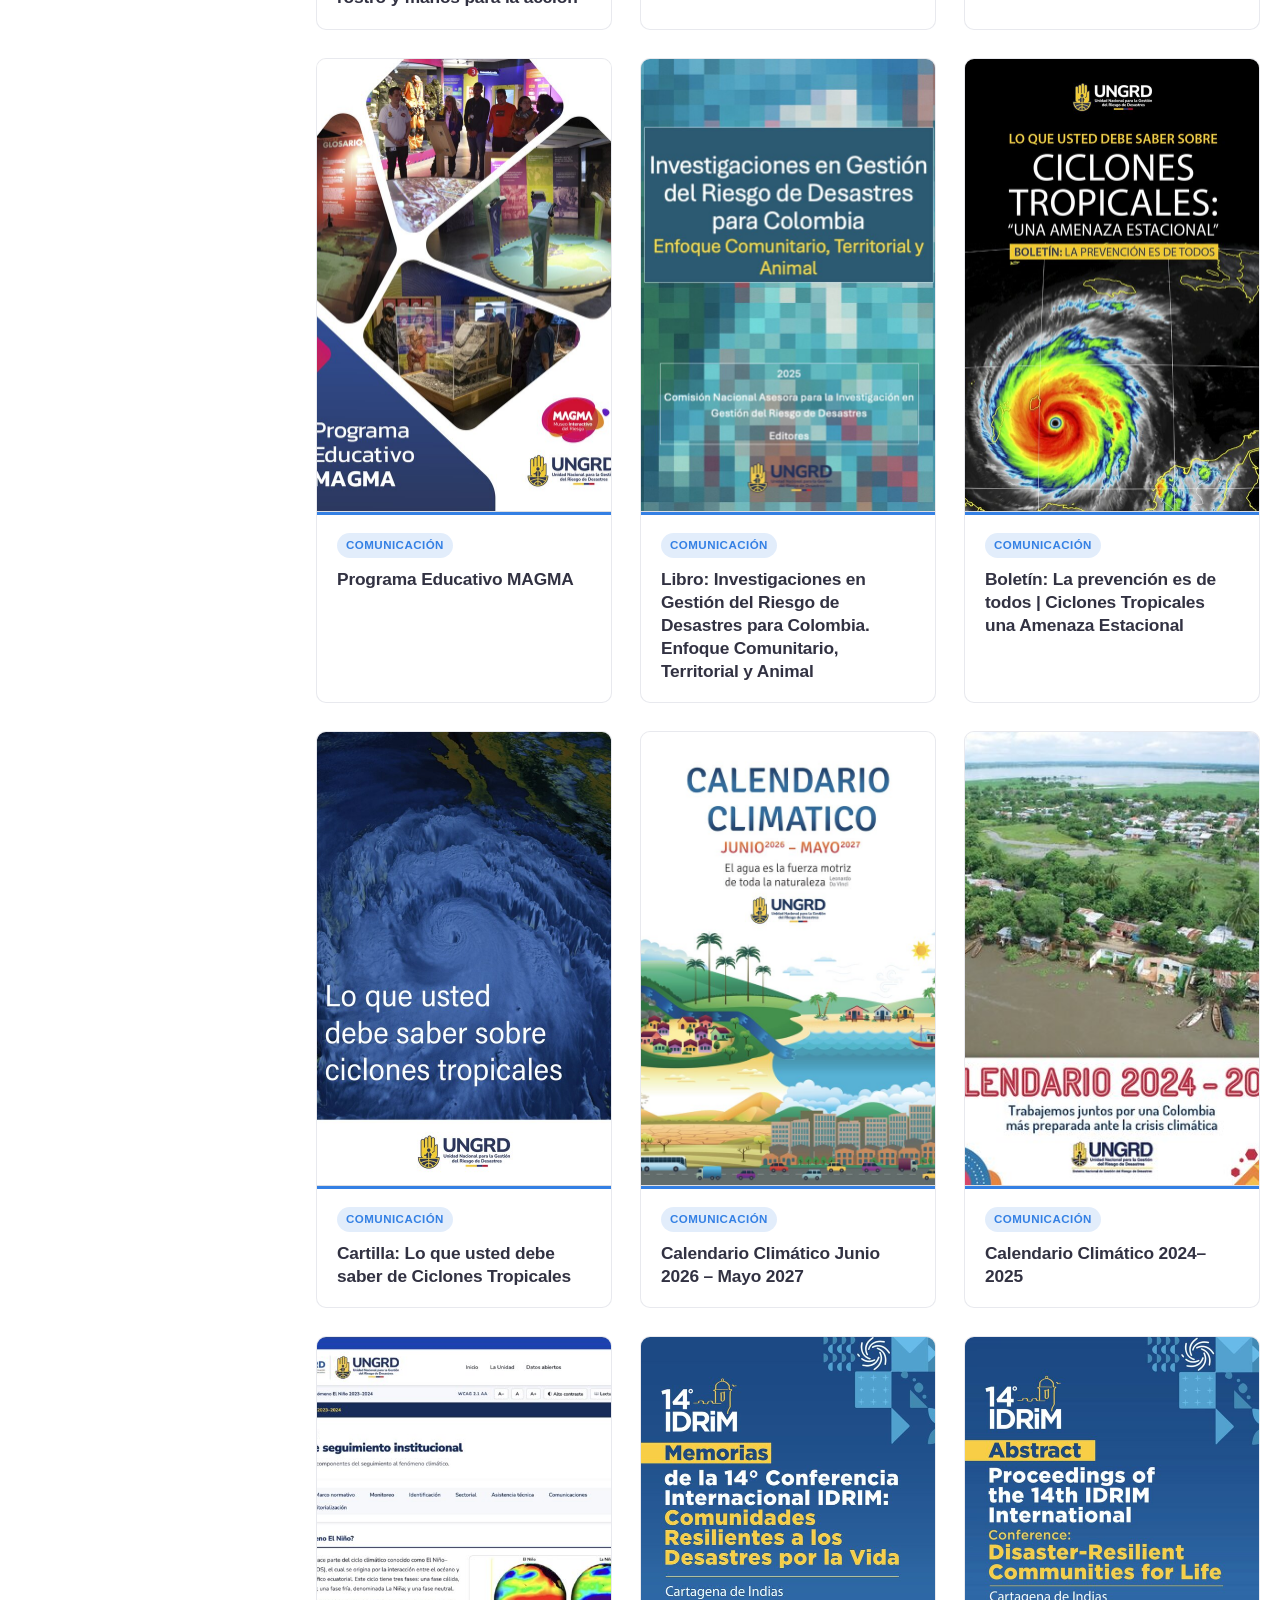
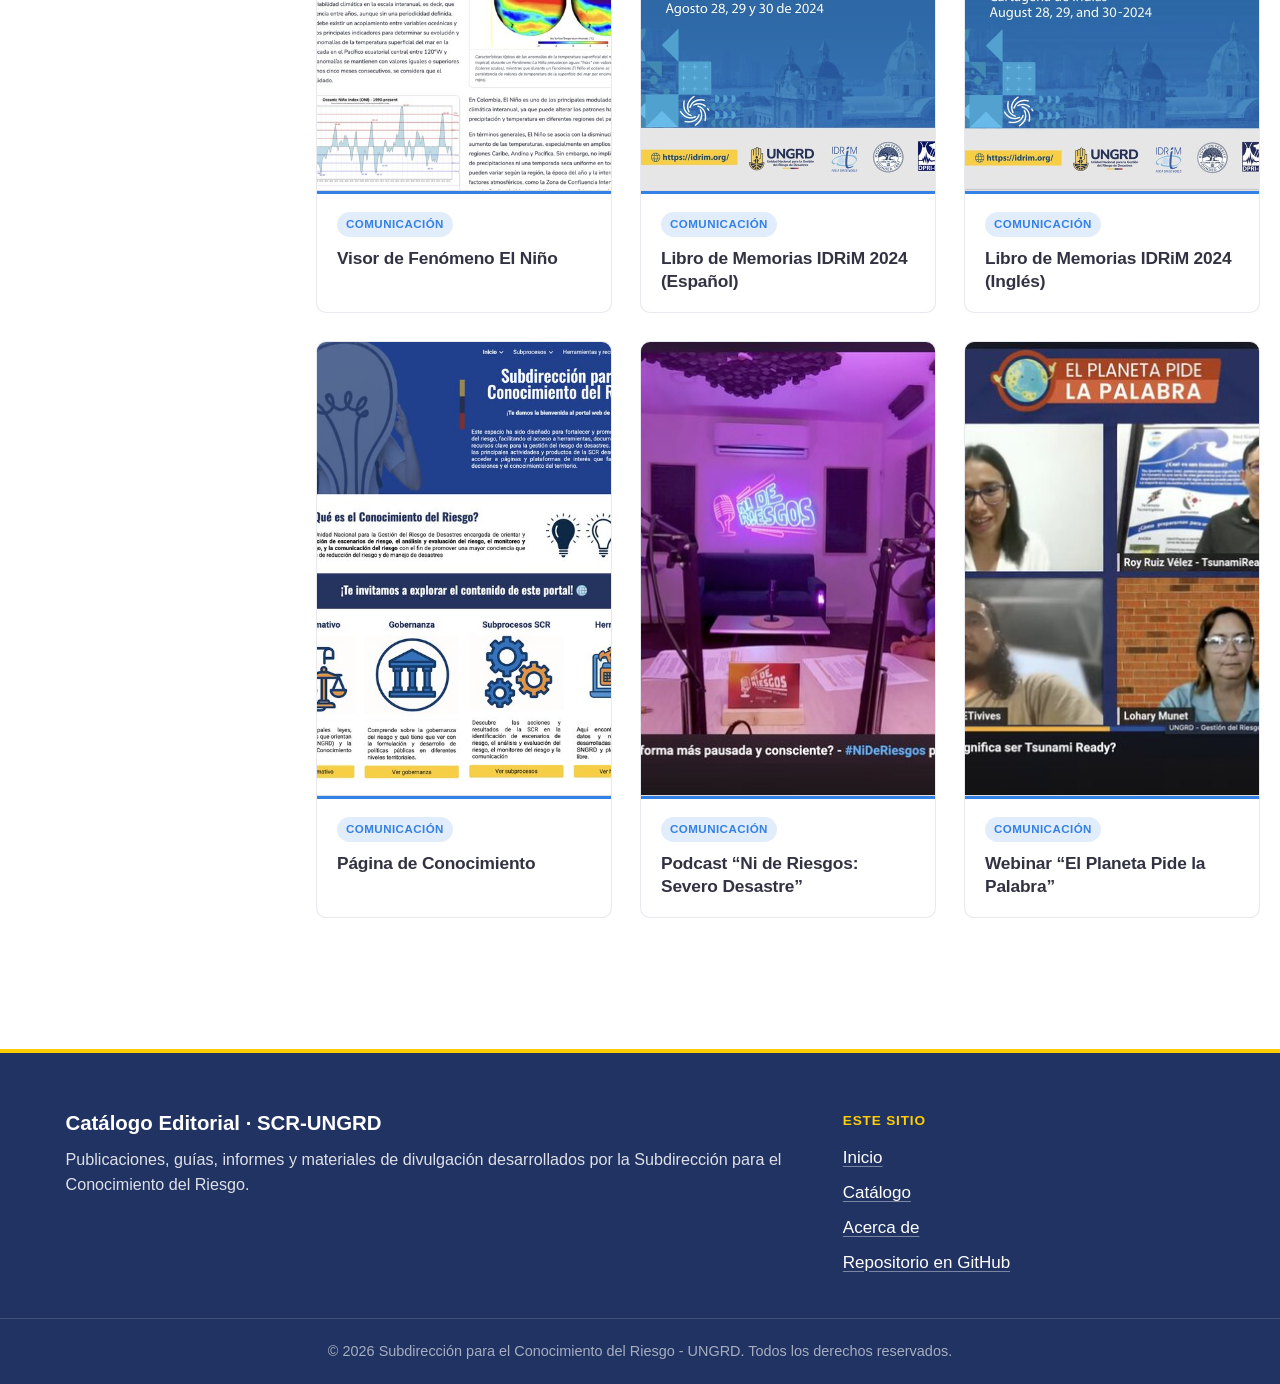
==== commit d544e2e2: "Built site for gh-pages" ====
--- a/index.html
+++ b/index.html
@@ -1,5 +1,5 @@
 <!DOCTYPE html>
-<html xmlns="http://www.w3.org/1999/xhtml" lang="en" xml:lang="en"><head>
+<html xmlns="http://www.w3.org/1999/xhtml" lang="es" xml:lang="es"><head>
 
 <meta charset="utf-8">
 <meta name="generator" content="quarto-1.11.9">
@@ -47,34 +47,33 @@
 <link href="site_libs/quarto-html/quarto-syntax-highlighting-63b5708e65d6cd79cd7618c58d0c21e7.css" rel="stylesheet" class="quarto-color-scheme-extra" id="quarto-text-highlighting-styles">
 <script src="site_libs/bootstrap/bootstrap.min.js"></script>
 <link href="site_libs/bootstrap/bootstrap-icons.css" rel="stylesheet">
-<link href="site_libs/bootstrap/bootstrap-4c128e83e69de043e2b0cbbc93e57fce.min.css" rel="stylesheet" append-hash="true" class="quarto-color-scheme" id="quarto-bootstrap" data-mode="light">
-<link href="site_libs/bootstrap/bootstrap-dark-39014dedd1df7141a3529b8b55414593.min.css" rel="stylesheet" append-hash="true" class="quarto-color-scheme quarto-color-alternate" id="quarto-bootstrap" data-mode="dark">
-<link href="site_libs/bootstrap/bootstrap-4c128e83e69de043e2b0cbbc93e57fce.min.css" rel="stylesheet" append-hash="true" class="quarto-color-scheme-extra" id="quarto-bootstrap" data-mode="light">
+<link href="site_libs/bootstrap/bootstrap-d465a34d0f4d0024108dd74bcecdc5b6.min.css" rel="stylesheet" append-hash="true" class="quarto-color-scheme" id="quarto-bootstrap" data-mode="light">
+<link href="site_libs/bootstrap/bootstrap-dark-702039ae38968770d118eb605af6d9de.min.css" rel="stylesheet" append-hash="true" class="quarto-color-scheme quarto-color-alternate" id="quarto-bootstrap" data-mode="dark">
+<link href="site_libs/bootstrap/bootstrap-d465a34d0f4d0024108dd74bcecdc5b6.min.css" rel="stylesheet" append-hash="true" class="quarto-color-scheme-extra" id="quarto-bootstrap" data-mode="light">
 <script id="quarto-search-options" type="application/json">{
   "location": "navbar",
   "copy-button": false,
   "collapse-after": 3,
   "panel-placement": "end",
-  "type": "overlay",
+  "type": "textbox",
   "limit": 50,
   "keyboard-shortcut": [
     "f",
     "/",
     "s"
   ],
-  "show-item-context": false,
   "language": {
-    "search-no-results-text": "No results",
-    "search-matching-documents-text": "matching documents",
-    "search-copy-link-title": "Copy link to search",
-    "search-hide-matches-text": "Hide additional matches",
-    "search-more-match-text": "more match in this document",
-    "search-more-matches-text": "more matches in this document",
-    "search-clear-button-title": "Clear",
+    "search-no-results-text": "No se han encontrado resultados",
+    "search-matching-documents-text": "documentos encontrados",
+    "search-copy-link-title": "Copiar el enlace en la búsqueda",
+    "search-hide-matches-text": "Ocultar resultados adicionales",
+    "search-more-match-text": "resultado adicional en este documento",
+    "search-more-matches-text": "resultados adicionales en este documento",
+    "search-clear-button-title": "Borrar",
     "search-text-placeholder": "",
-    "search-detached-cancel-button-title": "Cancel",
-    "search-submit-button-title": "Submit",
-    "search-label": "Search"
+    "search-detached-cancel-button-title": "Cancelar",
+    "search-submit-button-title": "Enviar",
+    "search-label": "Buscar"
   }
 }</script>
 <style>html{ scroll-behavior: smooth; }</style>
@@ -89,7 +88,7 @@
 <meta property="og:image:width" content="700">
 </head>
 
-<body class="nav-fixed fullcontent quarto-light"><a id="quarto-skip-link" class="visually-hidden-focusable" href="#quarto-content">Skip to main content</a><script id="quarto-html-before-body" type="application/javascript">
+<body class="nav-fixed fullcontent quarto-light"><a id="quarto-skip-link" class="visually-hidden-focusable" href="#quarto-content">Saltar al contenido principal</a><script id="quarto-html-before-body" type="application/javascript">
     const toggleBodyColorMode = (bsSheetEl) => {
       const mode = bsSheetEl.getAttribute("data-mode");
       const bodyEl = window.document.querySelector("body");
@@ -263,39 +262,36 @@
 
 <div id="quarto-search-results"></div>
   <header id="quarto-header" class="headroom fixed-top">
-    <nav class="navbar navbar-expand-lg " data-bs-theme="dark" aria-label="Site">
+    <nav class="navbar navbar-expand-lg " data-bs-theme="dark" aria-label="Sitio web">
       <div class="navbar-container container-fluid">
       <div class="navbar-brand-container mx-auto">
     <a href="./index.html" class="navbar-brand navbar-brand-logo">
-    <img src="./images/logo-ungrd.png" alt="Logo UNGRD" class="navbar-logo light-content">
-    <img src="./images/logo-ungrd.png" alt="Logo UNGRD" class="navbar-logo dark-content">
+    <img src="./images/logo-ungrd-blanco.svg" alt="UNGRD - Unidad Nacional para la Gestión del Riesgo de Desastres" class="navbar-logo light-content">
+    <img src="./images/logo-ungrd-blanco.svg" alt="UNGRD - Unidad Nacional para la Gestión del Riesgo de Desastres" class="navbar-logo dark-content">
     </a>
     <a class="navbar-brand" href="./index.html">
-    <span class="navbar-title">Catálogo Editorial | SCR- UNGRD</span>
+    <span class="navbar-title">Catálogo Editorial|SCR-UNGRD</span>
     </a>
   </div>
-          <button class="navbar-toggler" type="button" data-bs-toggle="collapse" data-bs-target="#navbarCollapse" aria-controls="navbarCollapse" aria-expanded="false" aria-label="Toggle navigation" onclick="if (window.quartoToggleHeadroom) { window.quartoToggleHeadroom(); }">
+          <button class="navbar-toggler" type="button" data-bs-toggle="collapse" data-bs-target="#navbarCollapse" aria-controls="navbarCollapse" aria-expanded="false" aria-label="Navegación de palanca" onclick="if (window.quartoToggleHeadroom) { window.quartoToggleHeadroom(); }">
   <span class="navbar-toggler-icon"></span>
 </button>
           <div class="collapse navbar-collapse" id="navbarCollapse">
-            <ul class="navbar-nav navbar-nav-scroll ms-auto">
-  <li class="nav-item compact">
-    <a class="nav-link" href="https://scr-ungrd.github.io/catalogo-publicaciones" rel="noopener noreferrer" target="_blank"> <i class="bi bi-house-fill" role="img" aria-label="Catálogo Editorial SCR — inicio">
-</i> 
-<span class="menu-text"></span></a>
-  </li>  
-  <li class="nav-item compact">
-    <a class="nav-link" href="https://scr-ungrd.github.io/hub/" rel="noopener noreferrer" target="_blank"> <i class="bi bi-diagram-3-fill" role="img" aria-label="HUB SCR — portal de proyectos">
-</i> 
-<span class="menu-text"></span></a>
-  </li>  
+            <ul class="navbar-nav navbar-nav-scroll me-auto">
   <li class="nav-item">
-    <a class="nav-link" href="./#catalogo"> 
+    <a class="nav-link" href="./index.html#catalogo"> 
 <span class="menu-text">Catálogo</span></a>
   </li>  
   <li class="nav-item">
     <a class="nav-link" href="./acerca-de.html"> 
 <span class="menu-text">Acerca de</span></a>
+  </li>  
+</ul>
+            <ul class="navbar-nav navbar-nav-scroll ms-auto">
+  <li class="nav-item compact">
+    <a class="nav-link" href="https://scr-ungrd.github.io/hub/" rel="noopener noreferrer" target="_blank"> <i class="bi bi-diagram-3-fill" role="img" aria-label="HUB SCR — portal de proyectos">
+</i> 
+<span class="menu-text"></span></a>
   </li>  
   <li class="nav-item compact">
     <a class="nav-link" href="https://github.com/scr-ungrd/catalogo-publicaciones" rel="noopener noreferrer" target="_blank"> <i class="bi bi-github" role="img" aria-label="Repositorio en GitHub">
@@ -310,9 +306,9 @@
 </ul>
           </div> <!-- /navcollapse -->
             <div class="quarto-navbar-tools">
-  <button type="button" role="switch" aria-checked="false" class="quarto-color-scheme-toggle quarto-navigation-tool  px-1" onclick="window.quartoToggleColorScheme(); return false;" title="Toggle dark mode" aria-label="Toggle dark mode"><i class="bi"></i></button>
+  <button type="button" role="switch" aria-checked="false" class="quarto-color-scheme-toggle quarto-navigation-tool  px-1" onclick="window.quartoToggleColorScheme(); return false;" title="Alternar modo oscuro" aria-label="Alternar modo oscuro"><i class="bi"></i></button>
 </div>
-            <div id="quarto-search" class="" title="Search"></div>
+            <div id="quarto-search" class="" title="Buscar"></div>
       </div> <!-- /container-fluid -->
     </nav>
 </header>
@@ -1259,6 +1255,30 @@
     <p>© 2026 Subdirección para el Conocimiento del Riesgo - UNGRD. Todos los derechos reservados.</p>
   </div>
 </footer>
+
+<!-- Barra de navegación: el nombre del proyecto se escribe "línea 1|línea 2" en _quarto.yml y aquí se parte en dos líneas -->
+<script>
+document.querySelectorAll('.navbar-title').forEach(function (el) {
+  var t = el.textContent.split('|');
+  if (t.length === 2) {
+    el.textContent = '';
+    el.appendChild(document.createTextNode(t[0].trim()));
+    el.appendChild(document.createElement('br'));
+    var b = document.createElement('span'); b.className = 'scr-title-2'; b.textContent = t[1].trim();
+    el.appendChild(b);
+  }
+});
+</script>
+<!-- Buscador: texto "Buscar" en el campo (Quarto lo deja vacío en modo textbox) -->
+<script>
+window.addEventListener('load', function () {
+  var tries = 0, t = setInterval(function () {
+    var i = document.querySelector('#quarto-search input.aa-Input');
+    if (i) { i.placeholder = 'Buscar'; clearInterval(t); }
+    if (++tries > 40) clearInterval(t);
+  }, 100);
+});
+</script>
 <script id="quarto-html-after-body" type="application/javascript">
   window.document.addEventListener("DOMContentLoaded", function (event) {
     // Ensure there is a toggle, if there isn't float one in the top right
@@ -1269,7 +1289,7 @@
       toggle.setAttribute("aria-checked", "false");
       toggle.classList.add('top-right');
       toggle.classList.add('quarto-color-scheme-toggle');
-      toggle.setAttribute("aria-label", "Toggle dark mode");
+      toggle.setAttribute("aria-label", "Alternar modo oscuro");
       toggle.onclick = function() { try { window.quartoToggleColorScheme(); } catch {} return false; };
       const i = window.document.createElement("i");
       i.classList.add('bi');
@@ -1302,7 +1322,7 @@
       const container = window.document.createElement(hasBanner ? "div" : "header");
       if (hasBanner) {
         container.setAttribute("role", "region");
-        container.setAttribute("aria-label", "Toggle dark mode");
+        container.setAttribute("aria-label", "Alternar modo oscuro");
       }
       container.classList.add('quarto-color-scheme-toggle-container');
       container.appendChild(toggle);
@@ -1325,12 +1345,12 @@
       // flash "checked"
       button.classList.add('code-copy-button-checked');
       var currentTitle = button.getAttribute("title");
-      button.setAttribute("title", "Copied!");
+      button.setAttribute("title", "Copiado");
       let tooltip;
       if (window.bootstrap) {
         button.setAttribute("data-bs-toggle", "tooltip");
         button.setAttribute("data-bs-placement", "left");
-        button.setAttribute("data-bs-title", "Copied!");
+        button.setAttribute("data-bs-title", "Copiado");
         tooltip = new bootstrap.Tooltip(button, 
           { trigger: "manual", 
             customClass: "code-copy-button-tooltip",
@@ -1774,7 +1794,7 @@
   });
   </script>
   <script type="application/javascript">
-  window.quartoScrollableRegionsLabels = {"code":"Scrollable code","output":"Scrollable output"};
+  window.quartoScrollableRegionsLabels = {"code":"Código desplazable","output":"Salida desplazable"};
   </script>
 </div> <!-- /content -->
 
